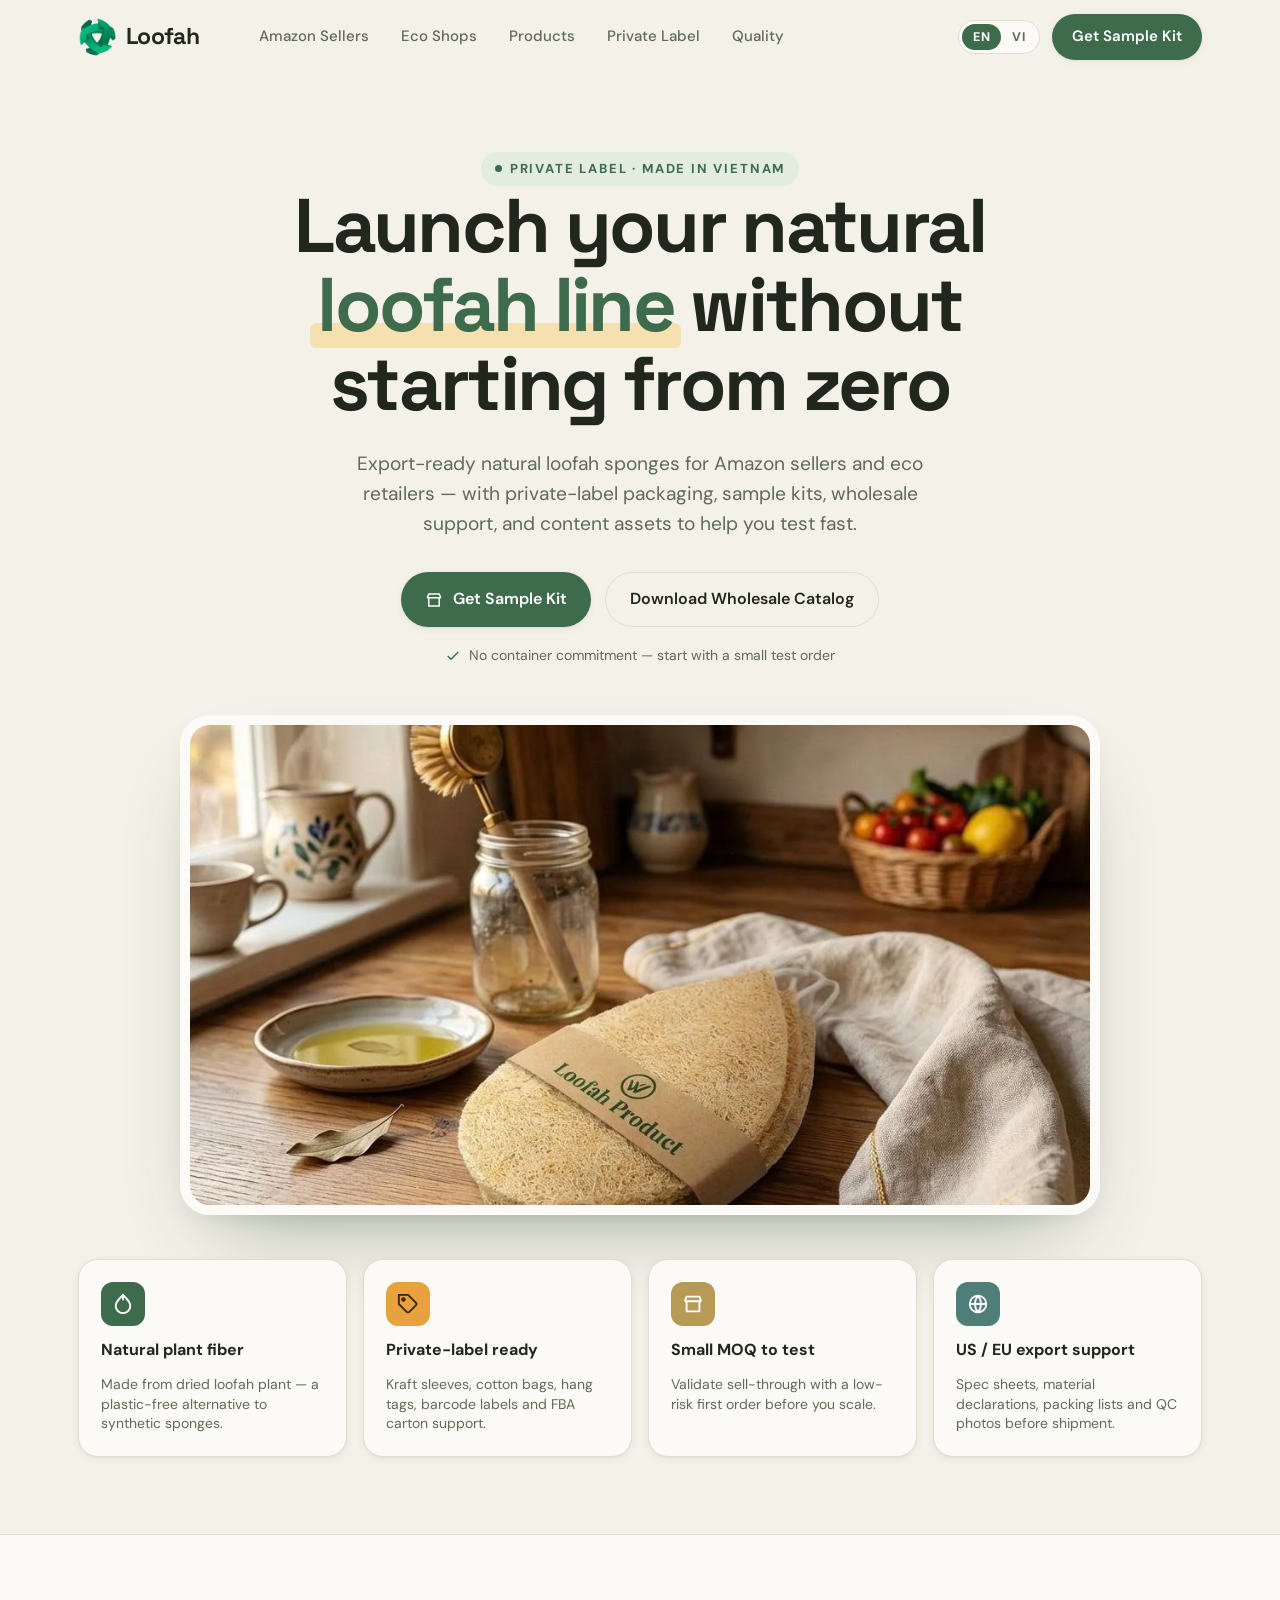
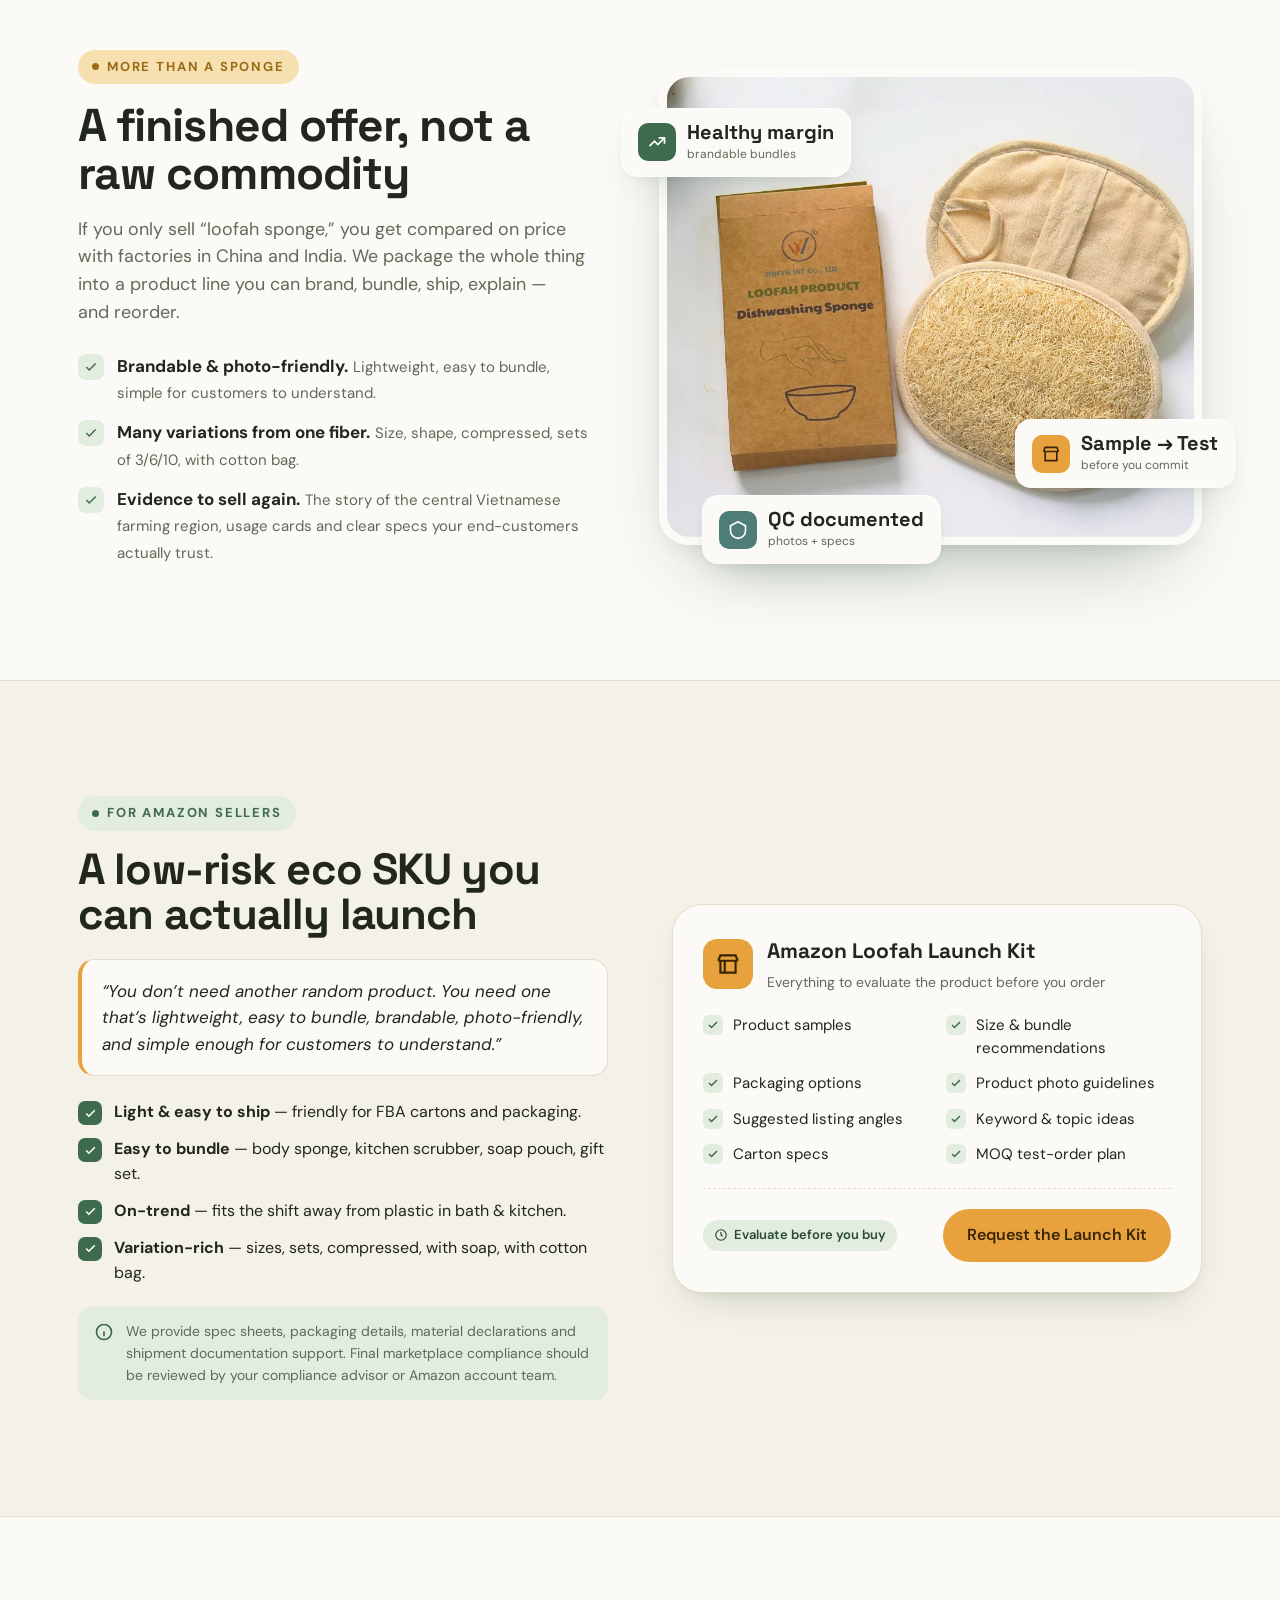
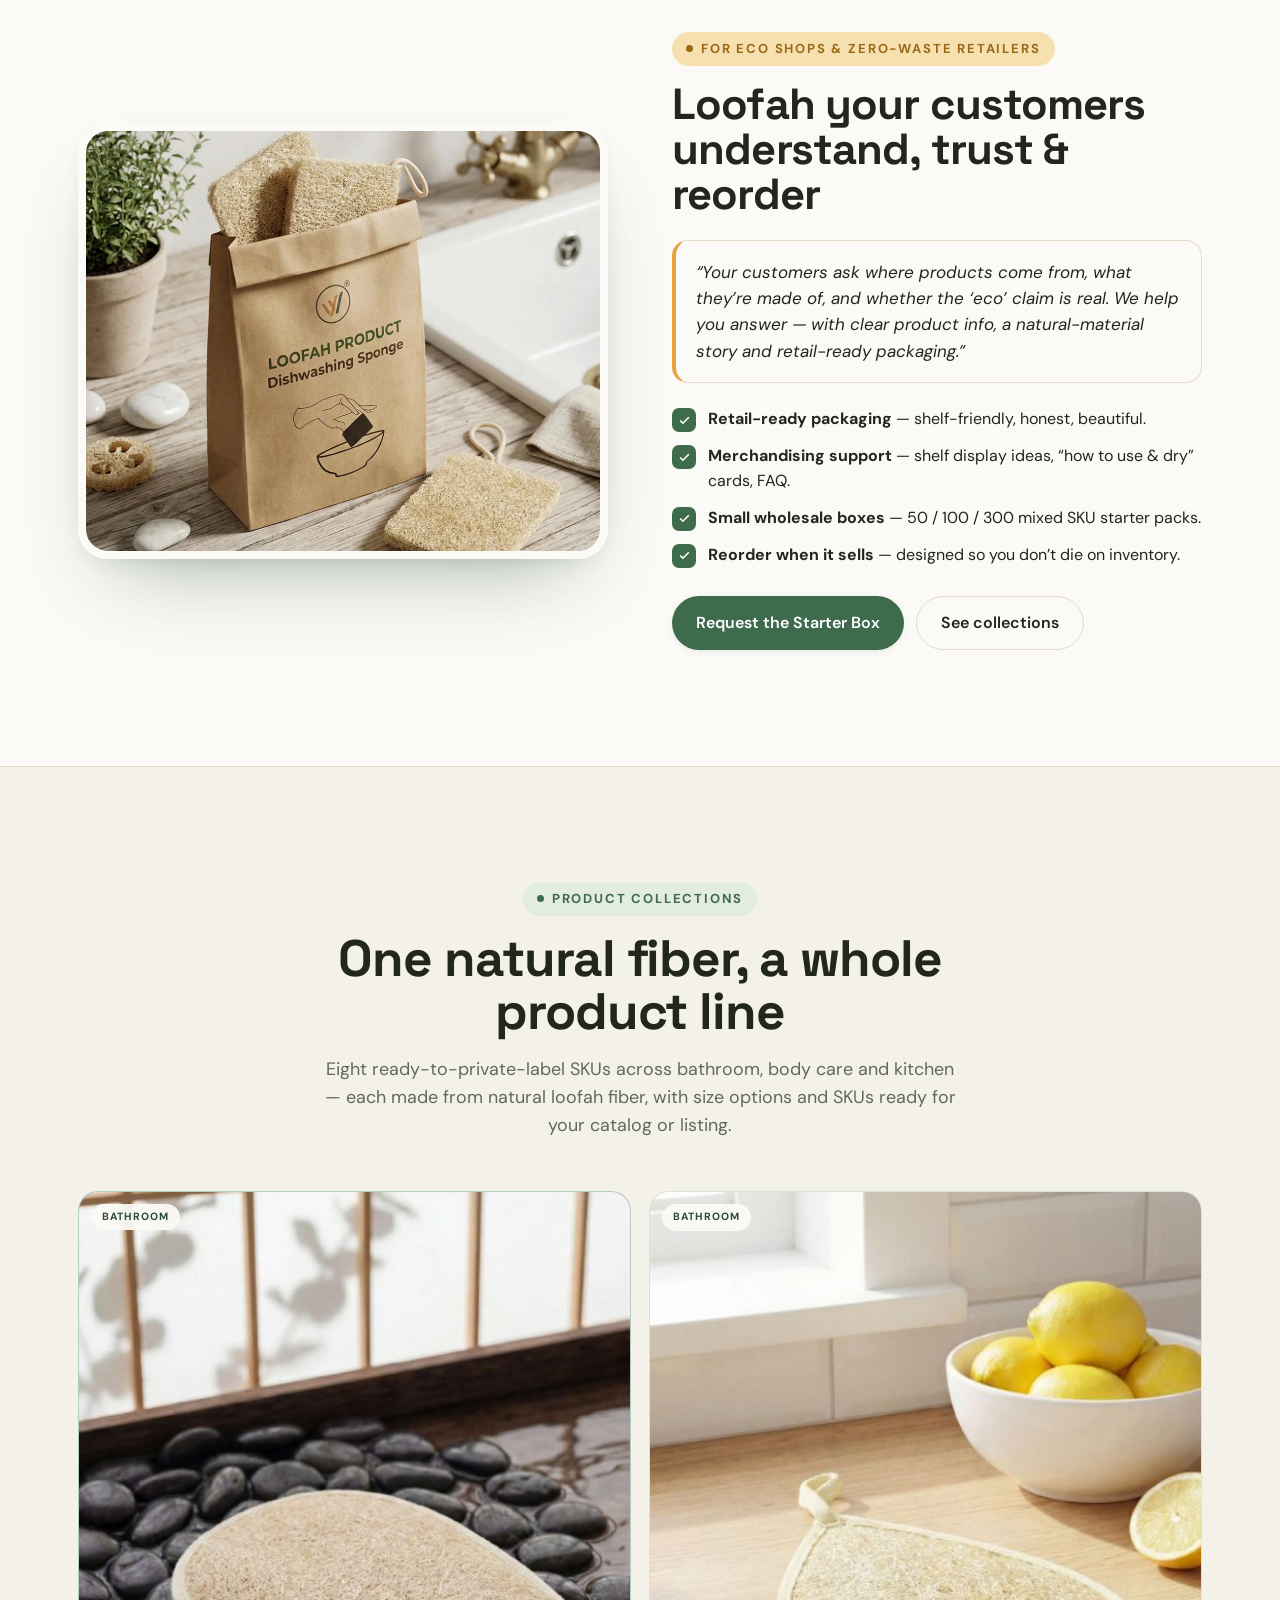
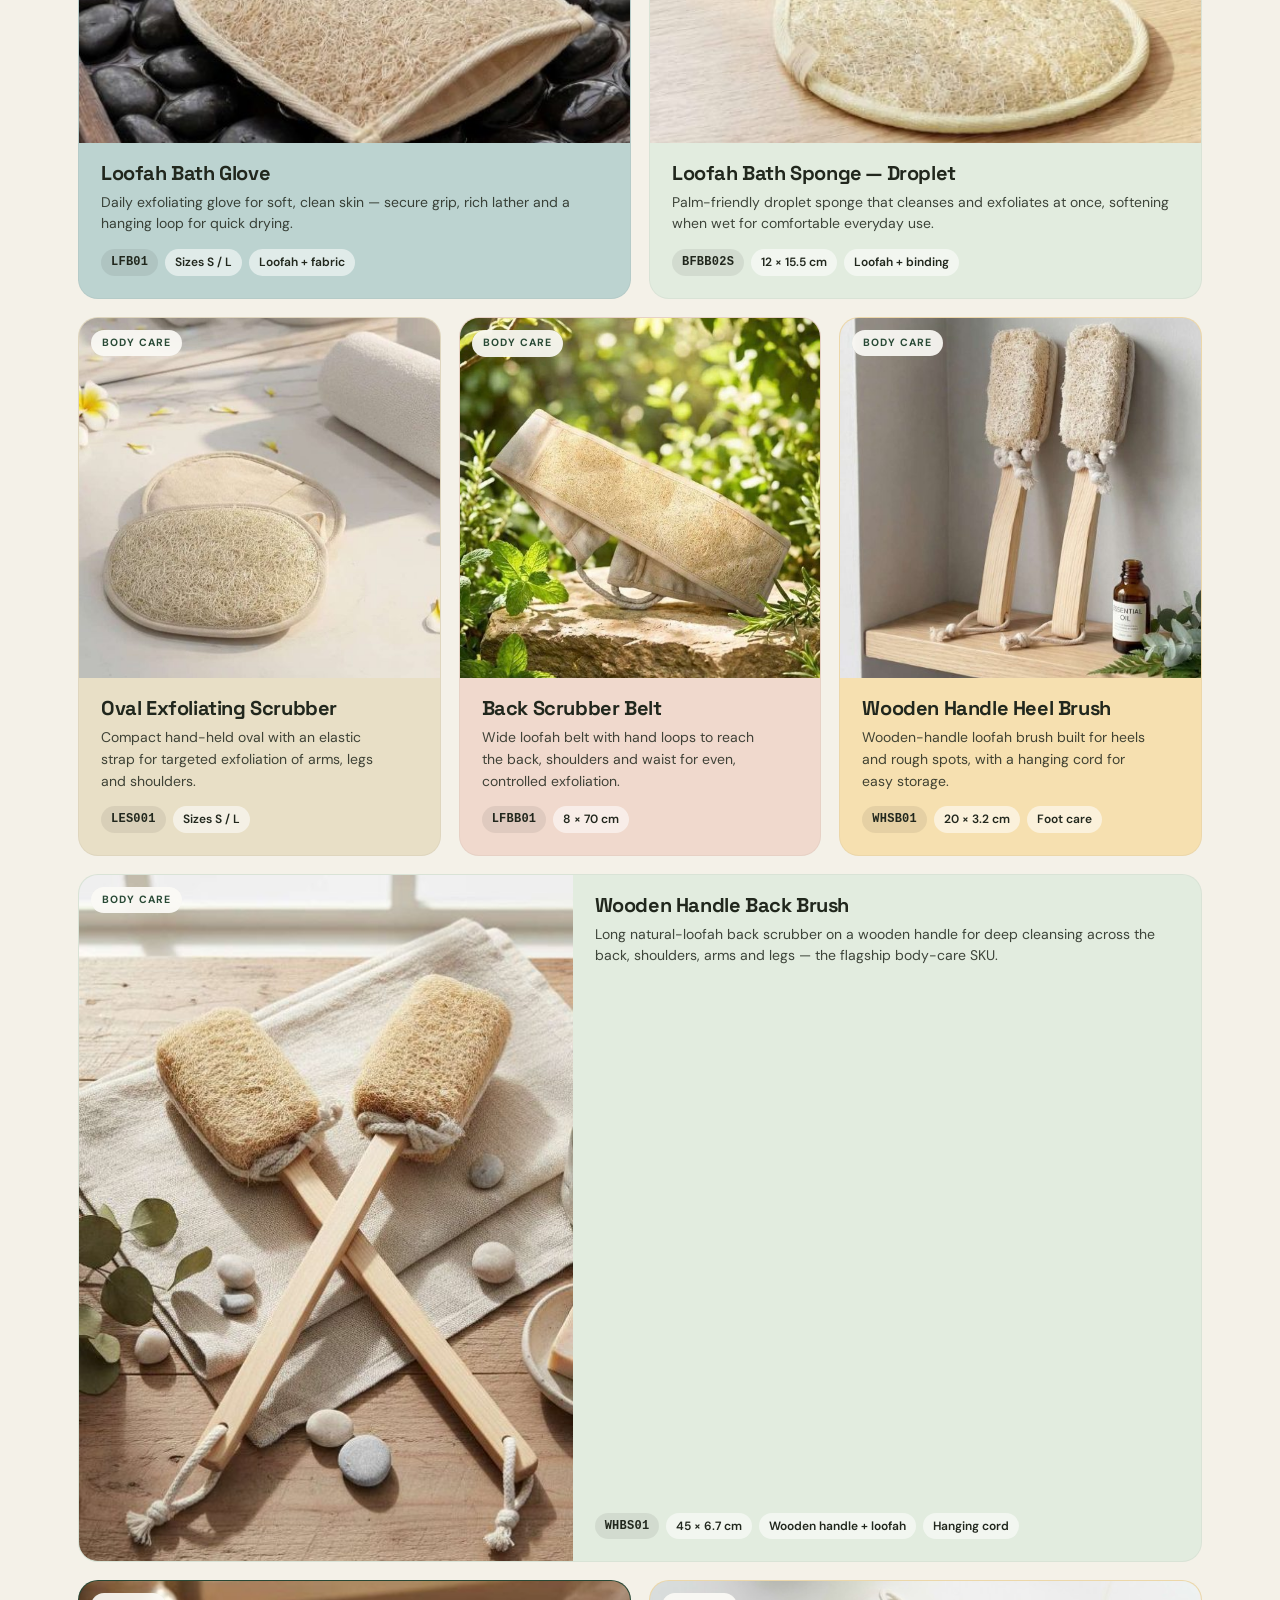
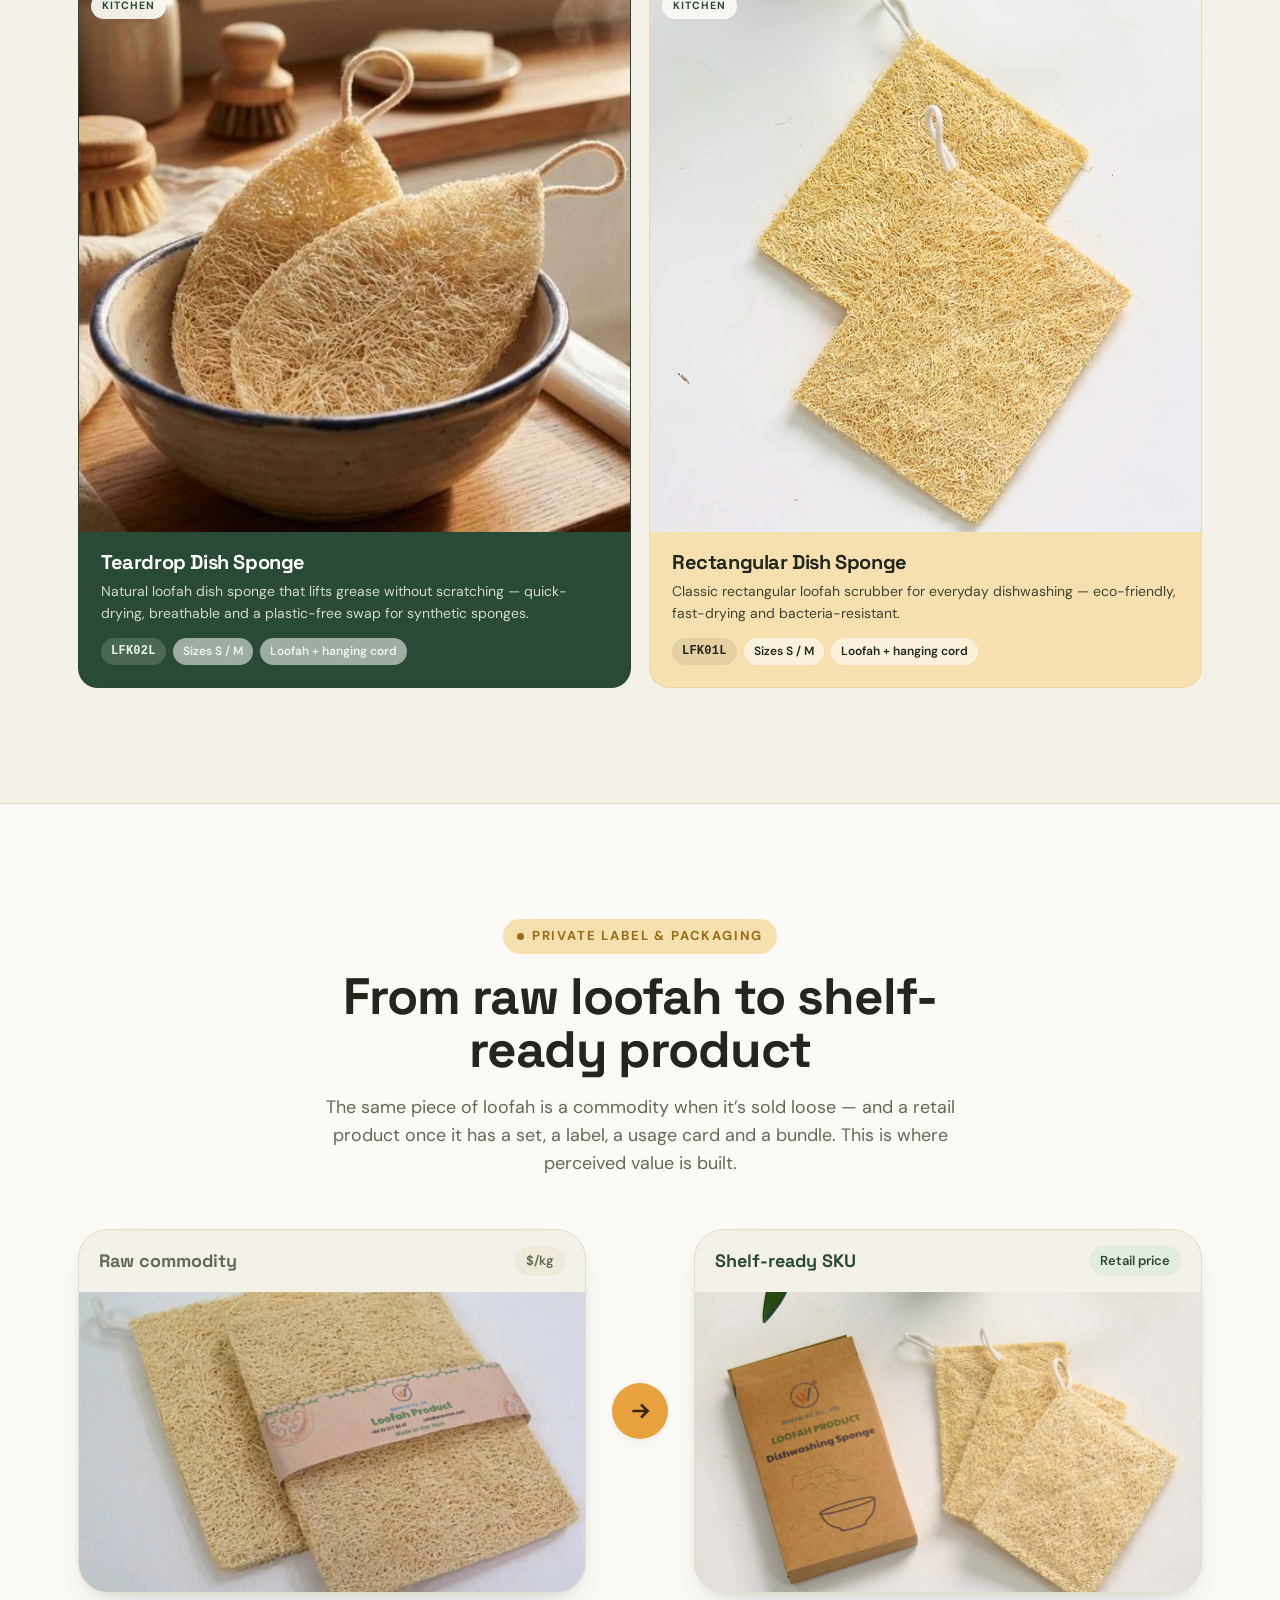
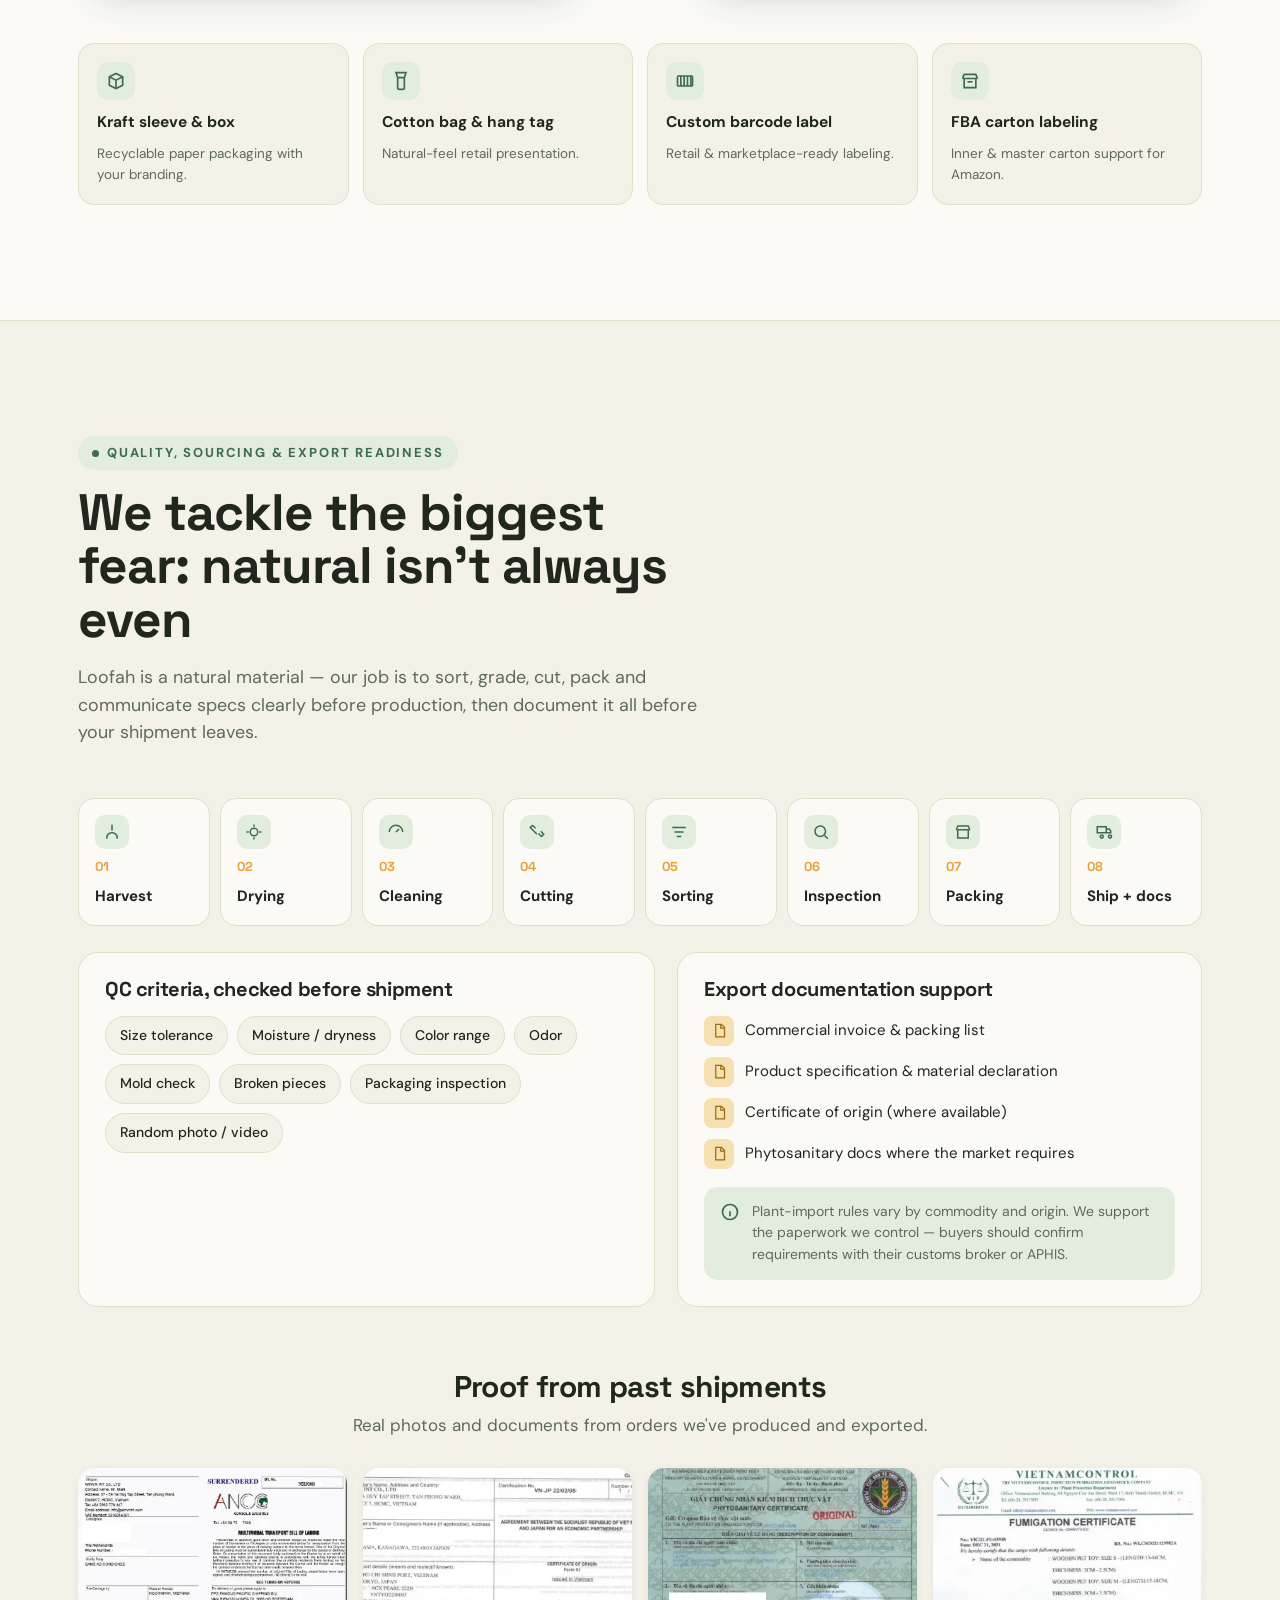
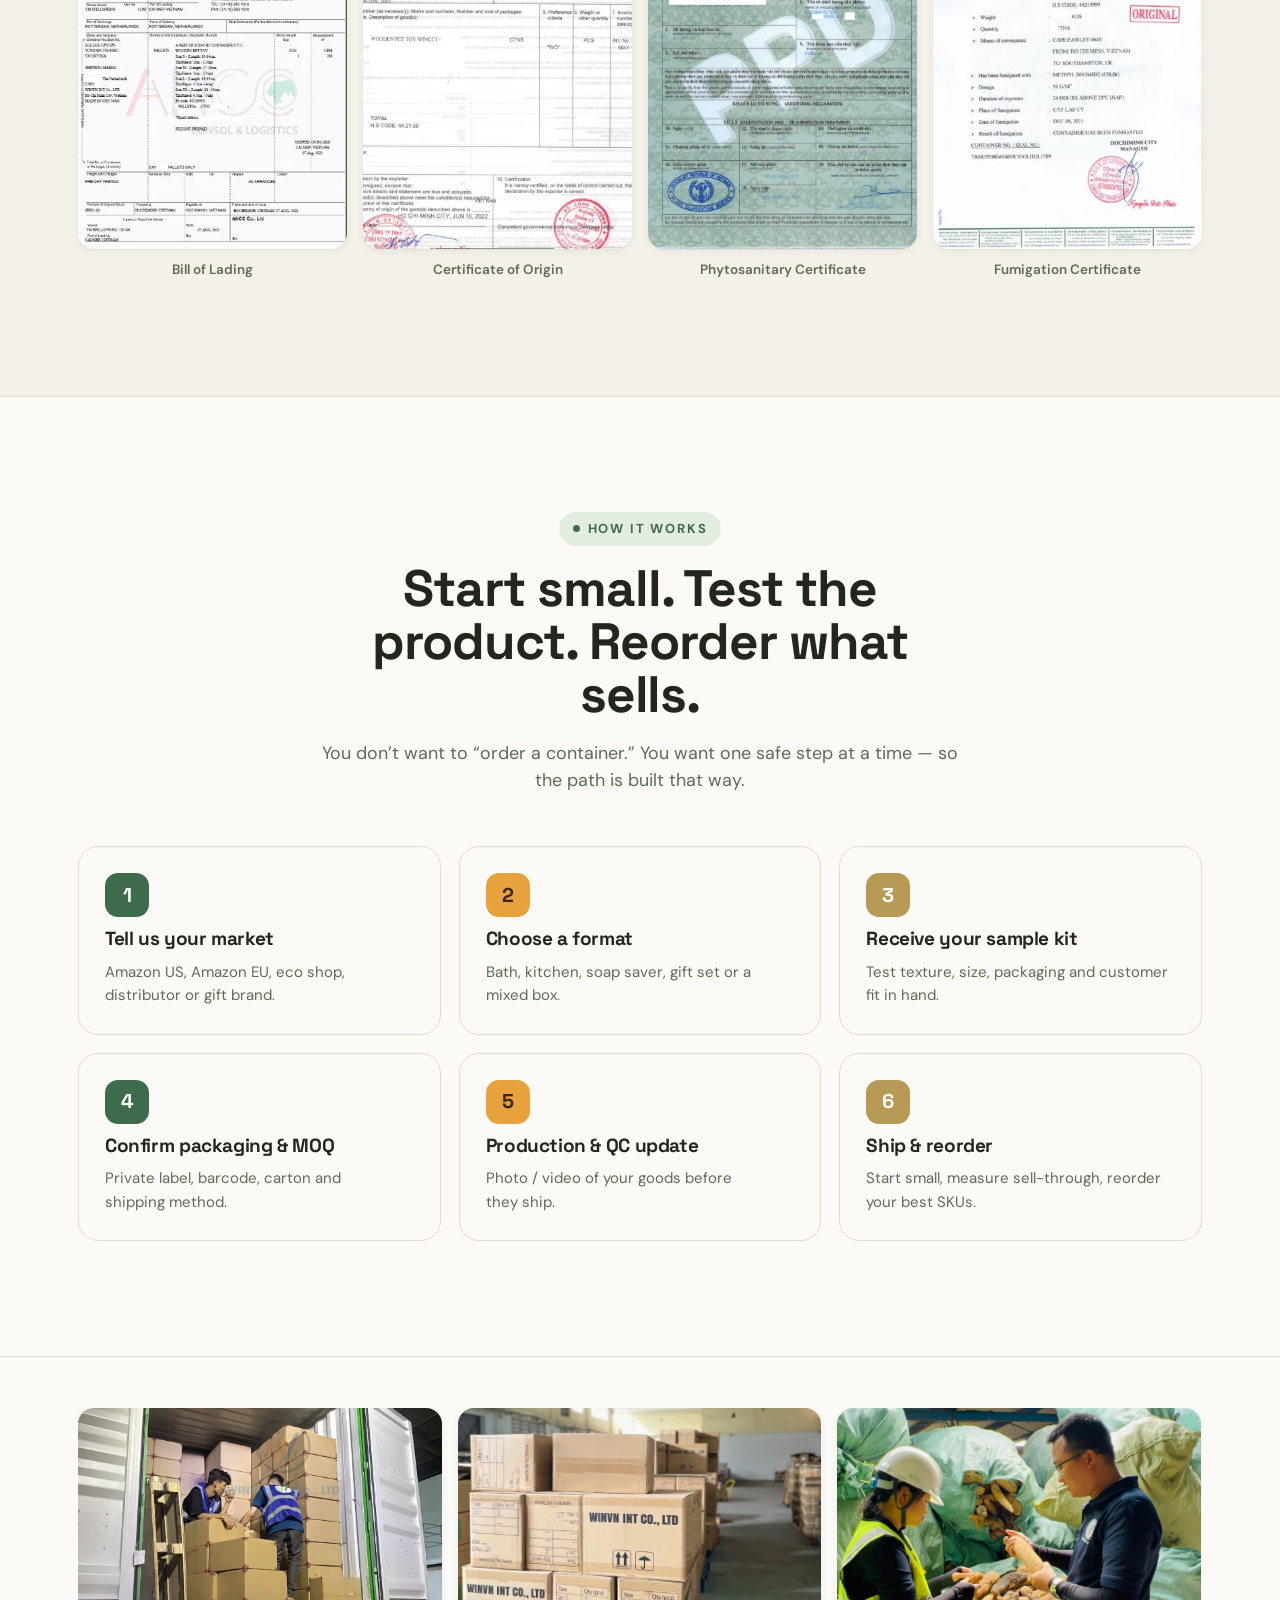
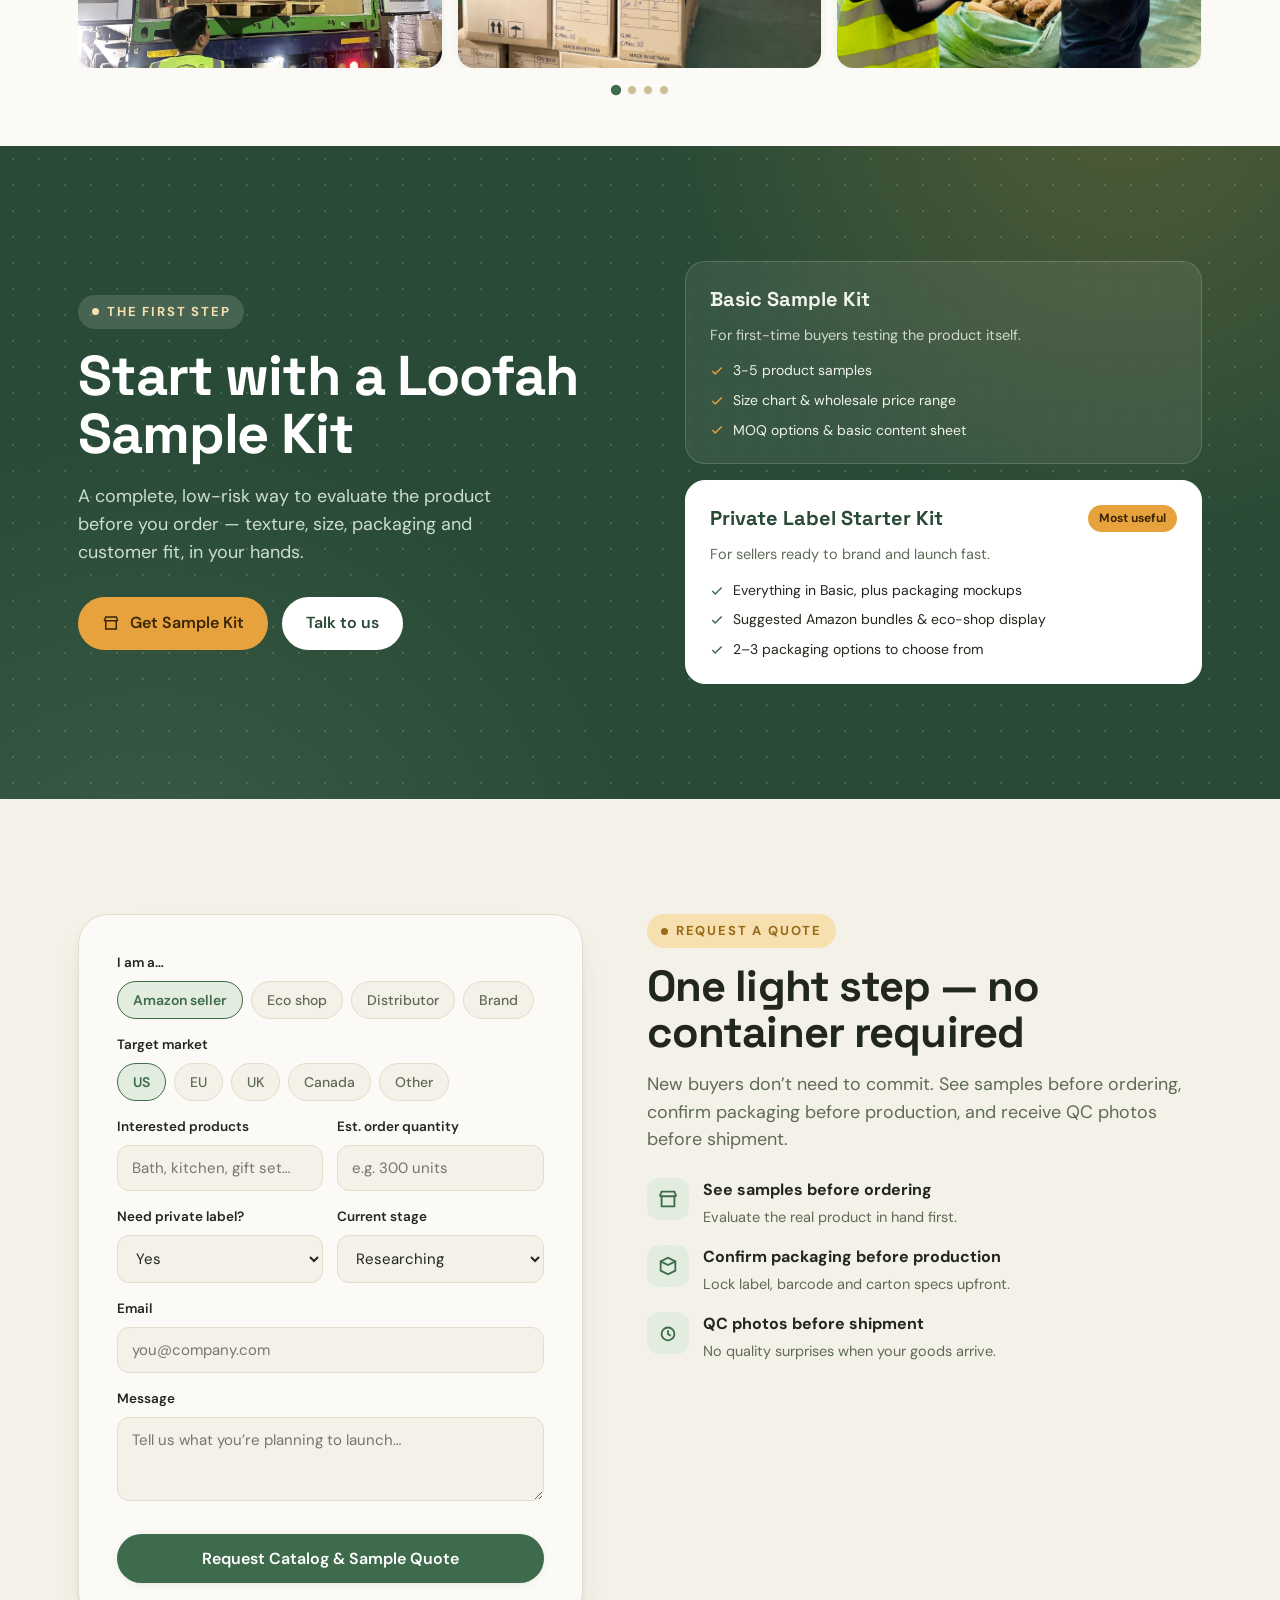
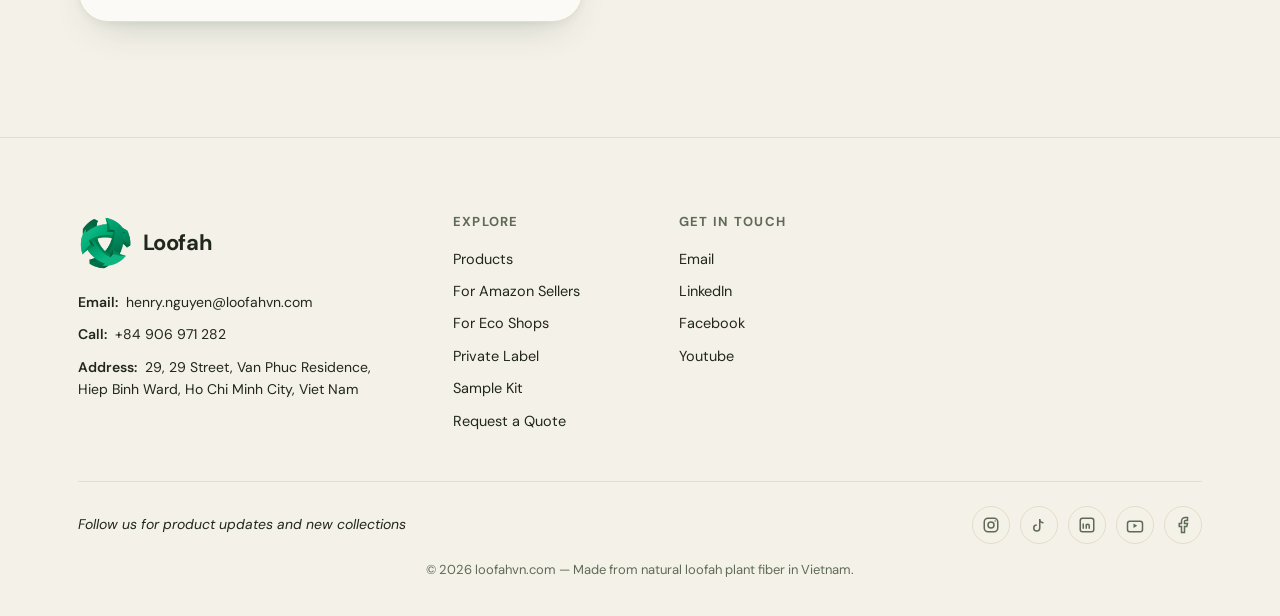
==== index.html @ 4d498c3c "update" ====
<!DOCTYPE html>
<html lang="en">

<head>
  <meta charset="UTF-8" />
  <meta name="viewport" content="width=device-width, initial-scale=1.0" />
  <title>Loofah — Natural Loofah Products for Amazon Sellers & Eco Shops</title>

  <!-- ============================ SEO ============================ -->
  <meta name="description"
    content="Private-label natural loofah products for Amazon sellers and eco shops — export-ready bath, body-care and kitchen SKUs from Vietnam, with sample kits, small MOQ, custom packaging and QC documentation." />
  <meta name="keywords"
    content="natural loofah, loofah sponge, private label loofah, wholesale loofah, loofah supplier Vietnam, bath sponge, kitchen scrubber, eco-friendly sponge, plastic-free, Amazon FBA loofah, zero-waste bath, loofah manufacturer" />
  <meta name="author" content="loofahvn.com" />
  <meta name="robots" content="index, follow, max-image-preview:large" />
  <meta name="theme-color" content="#3f6b4d" />
  <link rel="canonical" href="https://loofahvn.com/" />
  <link rel="apple-touch-icon" sizes="180x180" href="/apple-touch-icon.png">
  <link rel="icon" type="image/png" sizes="32x32" href="/favicon-32x32.png">
  <link rel="icon" type="image/png" sizes="16x16" href="/favicon-16x16.png">
  <link rel="manifest" href="/site.webmanifest">
  <!-- <link rel="icon" href="data:image/svg+xml,<svg xmlns='http://www.w3.org/2000/svg' viewBox='0 0 32 32'><rect width='32' height='32' rx='8' fill='%233f6b4d'/><g fill='%23e8a23d'><circle cx='10' cy='10' r='1.7'/><circle cx='16' cy='10' r='1.7'/><circle cx='22' cy='10' r='1.7'/><circle cx='10' cy='16' r='1.7'/><circle cx='16' cy='16' r='1.7'/><circle cx='22' cy='16' r='1.7'/><circle cx='10' cy='22' r='1.7'/><circle cx='16' cy='22' r='1.7'/><circle cx='22' cy='22' r='1.7'/></g></svg>" /> -->

  <!-- Open Graph -->
  <meta property="og:type" content="website" />
  <meta property="og:site_name" content="Loofah" />
  <meta property="og:title" content="Loofah — Private-Label Natural Loofah Products" />
  <meta property="og:description"
    content="Export-ready natural loofah products for Amazon sellers and eco shops — sample kits, small MOQ, private-label packaging and QC documentation, made in Vietnam." />
  <meta property="og:url" content="https://loofahvn.com/" />
  <meta property="og:image" content="https://loofahvn.com/og-image.jpg" />
  <meta property="og:image:width" content="1200" />
  <meta property="og:image:height" content="630" />
  <meta property="og:image:alt" content="Loofah — private-label natural loofah products, export-ready from Vietnam" />
  <meta property="og:locale" content="en_US" />
  <meta property="og:locale:alternate" content="vi_VN" />

  <!-- Twitter Card -->
  <meta name="twitter:card" content="summary_large_image" />
  <meta name="twitter:title" content="Loofah — Private-Label Natural Loofah Products" />
  <meta name="twitter:description"
    content="Export-ready natural loofah products for Amazon sellers and eco shops — sample kits, small MOQ, private-label packaging, made in Vietnam." />
  <meta name="twitter:image" content="https://loofahvn.com/og-image.jpg" />

  <!-- Structured data -->
  <script type="application/ld+json">
{
  "@context": "https://schema.org",
  "@type": "Organization",
  "name": "Loofah",
  "url": "https://loofahvn.com/",
  "logo": "https://loofahvn.com/og-image.jpg",
  "image": "https://loofahvn.com/og-image.jpg",
  "description": "Private-label natural loofah products for Amazon sellers and eco shops — export-ready bath, body-care and kitchen SKUs from Vietnam.",
  "email": "henry.nguyen@loofahvn.com",
  "address": { "@type": "PostalAddress", "addressCountry": "VN" },
  "areaServed": ["US", "EU", "UK", "CA"],
  "knowsAbout": ["natural loofah", "private label", "wholesale export", "eco-friendly bath and kitchen products"]
}
</script>

  <link rel="preconnect" href="https://fonts.googleapis.com" />
  <link rel="preconnect" href="https://fonts.gstatic.com" crossorigin />
  <link
    href="https://fonts.googleapis.com/css2?family=Space+Grotesk:wght@500;600;700&family=DM+Sans:wght@400;500;600;700&display=swap"
    rel="stylesheet" />
  <link rel="stylesheet" href="styles.css" />
</head>

<body class="hero-stacked">

  <!-- ============================ HEADER ============================ -->
  <header class="site-header" id="header">
    <div class="wrap nav">
      <a class="logo" href="#top">
        <img src="images/main-logo.png" alt="Loofah" style="height:40px;">Loofah
      </a>
      <nav class="nav-links">
        <a href="#amazon">Amazon Sellers</a>
        <a href="#eco">Eco Shops</a>
        <a href="#collections">Products</a>
        <a href="#private-label">Private Label</a>
        <a href="#quality">Quality</a>
      </nav>
      <div class="nav-right">
        <button class="lang-toggle" aria-label="Switch language English / Vietnamese" data-no-i18n>
          <span data-lang="en" class="on">EN</span>
          <span data-lang="vi">VI</span>
        </button>
        <a class="btn btn-primary" href="#sample-kit">Get Sample Kit</a>
        <button class="menu-toggle" id="menuToggle" aria-label="Menu" aria-expanded="false" aria-controls="mobileMenu">
          <svg class="ic-open" width="22" height="22" viewBox="0 0 24 24" fill="none" stroke="currentColor"
            stroke-width="2">
            <path d="M3 6h18M3 12h18M3 18h18" />
          </svg>
          <svg class="ic-close" width="22" height="22" viewBox="0 0 24 24" fill="none" stroke="currentColor"
            stroke-width="2">
            <path d="M6 6l12 12M18 6 6 18" />
          </svg>
        </button>
      </div>
    </div>
    <!-- mobile dropdown -->
    <div class="mobile-menu" id="mobileMenu">
      <div class="mm-inner wrap">
        <!-- <div class="mm-lang" data-no-i18n>
          <span>Ngôn ngữ · Language</span>
          <button class="lang-toggle" aria-label="Switch language English / Vietnamese">
            <span data-lang="en" class="on">EN</span>
            <span data-lang="vi">VI</span>
          </button>
        </div> -->
        <nav class="mobile-links">
          <a href="#amazon">Amazon Sellers <svg width="16" height="16" viewBox="0 0 24 24" fill="none"
              stroke="currentColor" stroke-width="2">
              <path d="M9 18l6-6-6-6" />
            </svg></a>
          <a href="#eco">Eco Shops <svg width="16" height="16" viewBox="0 0 24 24" fill="none" stroke="currentColor"
              stroke-width="2">
              <path d="M9 18l6-6-6-6" />
            </svg></a>
          <a href="#collections">Products <svg width="16" height="16" viewBox="0 0 24 24" fill="none"
              stroke="currentColor" stroke-width="2">
              <path d="M9 18l6-6-6-6" />
            </svg></a>
          <a href="#private-label">Private Label <svg width="16" height="16" viewBox="0 0 24 24" fill="none"
              stroke="currentColor" stroke-width="2">
              <path d="M9 18l6-6-6-6" />
            </svg></a>
          <a href="#quality">Quality <svg width="16" height="16" viewBox="0 0 24 24" fill="none" stroke="currentColor"
              stroke-width="2">
              <path d="M9 18l6-6-6-6" />
            </svg></a>
        </nav>
        <div class="mobile-cta">
          <a class="btn btn-primary" href="#sample-kit">Get Sample Kit</a>
        </div>
      </div>
    </div>
  </header>

  <main id="top">

    <!-- ============================ HERO ============================ -->
    <section class="hero">
      <div class="wrap hero-inner">

        <div class="hero-center">
          <div class="hero-copy">
            <span class="eyebrow"><span class="dot"></span>Private label · Made in Vietnam</span>
            <h1>Launch your natural <span class="hl">loofah line</span> without starting from zero</h1>
            <p class="hero-sub">Export-ready natural loofah sponges for Amazon sellers and eco retailers — with
              private-label packaging, sample kits, wholesale support, and content assets to help you test fast.</p>
            <div class="hero-cta">
              <a class="btn btn-primary" href="#sample-kit">
                <svg viewBox="0 0 24 24" fill="none" stroke="currentColor" stroke-width="2">
                  <path d="M3 9h18M3 9l2-5h14l2 5M5 9v11h14V9" />
                </svg>
                Get Sample Kit
              </a>
              <a class="btn btn-ghost" href="#rfq">Download Wholesale Catalog</a>
            </div>
            <span class="hero-note">
              <svg width="16" height="16" viewBox="0 0 24 24" fill="none" stroke="var(--green)" stroke-width="2">
                <path d="M20 6 9 17l-5-5" />
              </svg>
              No container commitment — start with a small test order
            </span>
          </div>
        </div>

        <!-- stacked-layout visual -->
        <div class="hero-stacked-visual">
          <div class="frame"><img src="images/hero-stacked-photo.webp"
              alt="Natural loofah collection laid out on a cream backdrop" /></div>
        </div>

        <!-- trust badges -->
        <div class="trust">
          <div class="trust-item">
            <span class="ico" style="background:var(--green)">
              <svg width="22" height="22" viewBox="0 0 24 24" fill="none" stroke="currentColor" stroke-width="2">
                <path d="M12 2v6M12 22a8 8 0 0 0 8-8c0-4-3-7-8-12C7 7 4 10 4 14a8 8 0 0 0 8 8Z" />
              </svg>
            </span>
            <b>Natural plant fiber</b>
            <span>Made from dried loofah plant — a plastic-free alternative to synthetic sponges.</span>
          </div>
          <div class="trust-item">
            <span class="ico" style="background:var(--amber)">
              <svg width="22" height="22" viewBox="0 0 24 24" fill="none" stroke="#3a2606" stroke-width="2">
                <path d="M20.59 13.41 13.42 20.6a2 2 0 0 1-2.83 0L2 12V2h10l8.59 8.59a2 2 0 0 1 0 2.82Z" />
                <circle cx="7" cy="7" r="1.5" fill="#3a2606" />
              </svg>
            </span>
            <b>Private-label ready</b>
            <span>Kraft sleeves, cotton bags, hang tags, barcode labels and FBA carton support.</span>
          </div>
          <div class="trust-item">
            <span class="ico" style="background:#b69a55">
              <svg width="22" height="22" viewBox="0 0 24 24" fill="none" stroke="#fff" stroke-width="2">
                <path d="M3 9h18M3 9l2-5h14l2 5M5 9v11h14V9" />
              </svg>
            </span>
            <b>Small MOQ to test</b>
            <span>Validate sell-through with a low-risk first order before you scale.</span>
          </div>
          <div class="trust-item">
            <span class="ico" style="background:#4f7d77">
              <svg width="22" height="22" viewBox="0 0 24 24" fill="none" stroke="#fff" stroke-width="2">
                <circle cx="12" cy="12" r="9" />
                <path d="M3 12h18M12 3a14 14 0 0 1 0 18M12 3a14 14 0 0 0 0 18" />
              </svg>
            </span>
            <b>US / EU export support</b>
            <span>Spec sheets, material declarations, packing lists and QC photos before shipment.</span>
          </div>
        </div>
      </div>
    </section>

    <!-- ============================ PRODUCT SHOWCASE ============================ -->
    <section class="section showcase">
      <div class="wrap showcase-grid">
        <div class="showcase-copy">
          <span class="eyebrow amber"><span class="dot"></span>More than a sponge</span>
          <h2>A finished offer, not a raw commodity</h2>
          <p class="lead">If you only sell “loofah sponge,” you get compared on price with factories in China and India.
            We package the whole thing into a product line you can brand, bundle, ship, explain — and reorder.</p>
          <div class="showcase-list">
            <div class="row">
              <span class="bullet"><svg width="14" height="14" viewBox="0 0 24 24" fill="none" stroke="currentColor"
                  stroke-width="2.5">
                  <path d="M20 6 9 17l-5-5" />
                </svg></span>
              <div><b>Brandable & photo-friendly.</b> <span class="sub">Lightweight, easy to bundle, simple for
                  customers to understand.</span></div>
            </div>
            <div class="row">
              <span class="bullet"><svg width="14" height="14" viewBox="0 0 24 24" fill="none" stroke="currentColor"
                  stroke-width="2.5">
                  <path d="M20 6 9 17l-5-5" />
                </svg></span>
              <div><b>Many variations from one fiber.</b> <span class="sub">Size, shape, compressed, sets of 3/6/10,
                  with cotton bag.</span></div>
            </div>
            <div class="row">
              <span class="bullet"><svg width="14" height="14" viewBox="0 0 24 24" fill="none" stroke="currentColor"
                  stroke-width="2.5">
                  <path d="M20 6 9 17l-5-5" />
                </svg></span>
              <div><b>Evidence to sell again.</b> <span class="sub">The story of the central Vietnamese farming region,
                  usage cards and clear specs your end-customers actually trust.</span></div>
            </div>
          </div>
        </div>

        <div class="showcase-visual">
          <div class="hero-photo"><img src="images/showcase-main.webp" alt="Styled natural loofah set on cream" /></div>
          <div class="stat-float s1">
            <span class="ico" style="background:var(--green)"><svg width="20" height="20" viewBox="0 0 24 24"
                fill="none" stroke="#fff" stroke-width="2">
                <path d="M3 17l6-6 4 4 8-8" />
                <path d="M14 7h7v7" />
              </svg></span>
            <div>
              <div class="num">Healthy margin</div>
              <div class="lbl">brandable bundles</div>
            </div>
          </div>
          <div class="stat-float s2">
            <span class="ico" style="background:var(--amber)"><svg width="20" height="20" viewBox="0 0 24 24"
                fill="none" stroke="#3a2606" stroke-width="2">
                <path d="M3 9h18M3 9l2-5h14l2 5M5 9v11h14V9" />
              </svg></span>
            <div>
              <div class="num">Sample → Test</div>
              <div class="lbl">before you commit</div>
            </div>
          </div>
          <div class="stat-float s3">
            <span class="ico" style="background:#4f7d77"><svg width="20" height="20" viewBox="0 0 24 24" fill="none"
                stroke="#fff" stroke-width="2">
                <path d="M12 2 3 7v6c0 5 3.8 8.5 9 9 5.2-.5 9-4 9-9V7l-9-5Z" />
              </svg></span>
            <div>
              <div class="num">QC documented</div>
              <div class="lbl">photos + specs</div>
            </div>
          </div>
        </div>
      </div>
    </section>

    <!-- ============================ FOR AMAZON SELLERS ============================ -->
    <section class="section" id="amazon">
      <div class="wrap audience">
        <div class="aud-copy">
          <span class="eyebrow"><span class="dot"></span>For Amazon Sellers</span>
          <h2>A low-risk eco SKU you can actually launch</h2>
          <div class="pain">“You don’t need another random product. You need one that’s lightweight, easy to bundle,
            brandable, photo-friendly, and simple enough for customers to understand.”</div>
          <div class="aud-why">
            <div class="row"><span class="check"><svg width="13" height="13" viewBox="0 0 24 24" fill="none"
                  stroke="currentColor" stroke-width="3">
                  <path d="M20 6 9 17l-5-5" />
                </svg></span><span><b>Light & easy to ship</b> — friendly for FBA cartons and packaging.</span></div>
            <div class="row"><span class="check"><svg width="13" height="13" viewBox="0 0 24 24" fill="none"
                  stroke="currentColor" stroke-width="3">
                  <path d="M20 6 9 17l-5-5" />
                </svg></span><span><b>Easy to bundle</b> — body sponge, kitchen scrubber, soap pouch, gift set.</span>
            </div>
            <div class="row"><span class="check"><svg width="13" height="13" viewBox="0 0 24 24" fill="none"
                  stroke="currentColor" stroke-width="3">
                  <path d="M20 6 9 17l-5-5" />
                </svg></span><span><b>On-trend</b> — fits the shift away from plastic in bath & kitchen.</span></div>
            <div class="row"><span class="check"><svg width="13" height="13" viewBox="0 0 24 24" fill="none"
                  stroke="currentColor" stroke-width="3">
                  <path d="M20 6 9 17l-5-5" />
                </svg></span><span><b>Variation-rich</b> — sizes, sets, compressed, with soap, with cotton bag.</span>
            </div>
          </div>
          <div class="note">
            <span class="ico"><svg width="20" height="20" viewBox="0 0 24 24" fill="none" stroke="currentColor"
                stroke-width="2">
                <circle cx="12" cy="12" r="9" />
                <path d="M12 8h.01M11 12h1v4h1" />
              </svg></span>
            <span>We provide spec sheets, packaging details, material declarations and shipment documentation support.
              Final marketplace compliance should be reviewed by your compliance advisor or Amazon account team.</span>
          </div>
        </div>

        <div class="aud-visual">
          <div class="kit-card">
            <div class="kit-head">
              <span class="ico"><svg width="26" height="26" viewBox="0 0 24 24" fill="none" stroke="#3a2606"
                  stroke-width="2">
                  <path d="M3 9h18M3 9l2-5h14l2 5M5 9v11h14V9M9 9v11" />
                </svg></span>
              <div><b>Amazon Loofah Launch Kit</b><br /><span>Everything to evaluate the product before you order</span>
              </div>
            </div>
            <div class="kit-list">
              <div class="ki"><span class="d"><svg viewBox="0 0 24 24" fill="none" stroke="currentColor"
                    stroke-width="3">
                    <path d="M20 6 9 17l-5-5" />
                  </svg></span>Product samples</div>
              <div class="ki"><span class="d"><svg viewBox="0 0 24 24" fill="none" stroke="currentColor"
                    stroke-width="3">
                    <path d="M20 6 9 17l-5-5" />
                  </svg></span>Size & bundle recommendations</div>
              <div class="ki"><span class="d"><svg viewBox="0 0 24 24" fill="none" stroke="currentColor"
                    stroke-width="3">
                    <path d="M20 6 9 17l-5-5" />
                  </svg></span>Packaging options</div>
              <div class="ki"><span class="d"><svg viewBox="0 0 24 24" fill="none" stroke="currentColor"
                    stroke-width="3">
                    <path d="M20 6 9 17l-5-5" />
                  </svg></span>Product photo guidelines</div>
              <div class="ki"><span class="d"><svg viewBox="0 0 24 24" fill="none" stroke="currentColor"
                    stroke-width="3">
                    <path d="M20 6 9 17l-5-5" />
                  </svg></span>Suggested listing angles</div>
              <div class="ki"><span class="d"><svg viewBox="0 0 24 24" fill="none" stroke="currentColor"
                    stroke-width="3">
                    <path d="M20 6 9 17l-5-5" />
                  </svg></span>Keyword & topic ideas</div>
              <div class="ki"><span class="d"><svg viewBox="0 0 24 24" fill="none" stroke="currentColor"
                    stroke-width="3">
                    <path d="M20 6 9 17l-5-5" />
                  </svg></span>Carton specs</div>
              <div class="ki"><span class="d"><svg viewBox="0 0 24 24" fill="none" stroke="currentColor"
                    stroke-width="3">
                    <path d="M20 6 9 17l-5-5" />
                  </svg></span>MOQ test-order plan</div>
            </div>
            <div class="kit-foot">
              <span class="tag"><svg width="14" height="14" viewBox="0 0 24 24" fill="none" stroke="currentColor"
                  stroke-width="2">
                  <circle cx="12" cy="12" r="9" />
                  <path d="M12 7v5l3 2" />
                </svg>Evaluate before you buy</span>
              <a class="btn btn-amber" href="#sample-kit">Request the Launch Kit</a>
            </div>
          </div>
        </div>
      </div>
    </section>

    <!-- ============================ FOR ECO SHOPS ============================ -->
    <section class="section" id="eco"
      style="background:var(--paper); border-top:1px solid var(--line); border-bottom:1px solid var(--line);">
      <div class="wrap audience reverse">
        <div class="aud-copy">
          <span class="eyebrow amber"><span class="dot"></span>For Eco Shops & Zero-Waste Retailers</span>
          <h2>Loofah your customers understand, trust & reorder</h2>
          <div class="pain">“Your customers ask where products come from, what they’re made of, and whether the ‘eco’
            claim is real. We help you answer — with clear product info, a natural-material story and retail-ready
            packaging.”</div>
          <div class="aud-why">
            <div class="row"><span class="check"><svg width="13" height="13" viewBox="0 0 24 24" fill="none"
                  stroke="currentColor" stroke-width="3">
                  <path d="M20 6 9 17l-5-5" />
                </svg></span><span><b>Retail-ready packaging</b> — shelf-friendly, honest, beautiful.</span></div>
            <div class="row"><span class="check"><svg width="13" height="13" viewBox="0 0 24 24" fill="none"
                  stroke="currentColor" stroke-width="3">
                  <path d="M20 6 9 17l-5-5" />
                </svg></span><span><b>Merchandising support</b> — shelf display ideas, “how to use & dry” cards,
                FAQ.</span></div>
            <div class="row"><span class="check"><svg width="13" height="13" viewBox="0 0 24 24" fill="none"
                  stroke="currentColor" stroke-width="3">
                  <path d="M20 6 9 17l-5-5" />
                </svg></span><span><b>Small wholesale boxes</b> — 50 / 100 / 300 mixed SKU starter packs.</span></div>
            <div class="row"><span class="check"><svg width="13" height="13" viewBox="0 0 24 24" fill="none"
                  stroke="currentColor" stroke-width="3">
                  <path d="M20 6 9 17l-5-5" />
                </svg></span><span><b>Reorder when it sells</b> — designed so you don’t die on inventory.</span></div>
          </div>
          <div class="aud-cta">
            <a class="btn btn-primary" href="#rfq">Request the Starter Box</a>
            <a class="btn btn-ghost" href="#collections">See collections</a>
          </div>
        </div>

        <div class="aud-visual">
          <div class="frame"><img src="images/eco-photo.webp" alt="Eco-shop shelf styled with loofah products" /></div>
        </div>
      </div>
    </section>

    <!-- ============================ COLLECTIONS ============================ -->
    <section class="section" id="collections">
      <div class="wrap">
        <div class="sec-head center">
          <span class="eyebrow"><span class="dot"></span>Product Collections</span>
          <h2>One natural fiber, a whole product line</h2>
          <p class="lead">Eight ready-to-private-label SKUs across bathroom, body care and kitchen — each made from
            natural loofah fiber, with size options and SKUs ready for your catalog or listing.</p>
        </div>

        <div class="coll-grid">

          <!-- BATHROOM -->
          <div class="coll c-sky span6">
            <div class="coll-photo"><img src="products/bath-glove.jpg" alt="Loofah Bath Glove" loading="lazy" /><span
                class="cat-badge">Bathroom</span></div>
            <div class="coll-body">
              <h3>Loofah Bath Glove</h3>
              <p>Daily exfoliating glove for soft, clean skin — secure grip, rich lather and a hanging loop for quick
                drying.</p>
              <div class="angles"><span class="sku">LFB01</span><span>Sizes S / L</span><span>Loofah + fabric</span>
              </div>
            </div>
          </div>
          <div class="coll c-green span6">
            <div class="coll-photo"><img src="products/bath-sponge.jpg" alt="Loofah Bath Sponge Droplet"
                loading="lazy" /><span class="cat-badge">Bathroom</span></div>
            <div class="coll-body">
              <h3>Loofah Bath Sponge — Droplet</h3>
              <p>Palm-friendly droplet sponge that cleanses and exfoliates at once, softening when wet for comfortable
                everyday use.</p>
              <div class="angles"><span class="sku">BFBB02S</span><span>12 × 15.5 cm</span><span>Loofah + binding</span>
              </div>
            </div>
          </div>

          <!-- BODY CARE -->
          <div class="coll c-tan span4">
            <div class="coll-photo"><img src="products/oval-scrubber.jpg" alt="Oval Exfoliating Scrubber"
                loading="lazy" /><span class="cat-badge">Body Care</span></div>
            <div class="coll-body">
              <h3>Oval Exfoliating Scrubber</h3>
              <p>Compact hand-held oval with an elastic strap for targeted exfoliation of arms, legs and shoulders.</p>
              <div class="angles"><span class="sku">LES001</span><span>Sizes S / L</span></div>
            </div>
          </div>
          <div class="coll c-rose span4">
            <div class="coll-photo"><img src="products/back-belt.jpg" alt="Back Scrubber Belt" loading="lazy" /><span
                class="cat-badge">Body Care</span></div>
            <div class="coll-body">
              <h3>Back Scrubber Belt</h3>
              <p>Wide loofah belt with hand loops to reach the back, shoulders and waist for even, controlled
                exfoliation.</p>
              <div class="angles"><span class="sku">LFBB01</span><span>8 × 70 cm</span></div>
            </div>
          </div>
          <div class="coll c-amber span4">
            <div class="coll-photo"><img src="products/heel-brush.jpg" alt="Wooden Handle Heel Brush"
                loading="lazy" /><span class="cat-badge">Body Care</span></div>
            <div class="coll-body">
              <h3>Wooden Handle Heel Brush</h3>
              <p>Wooden-handle loofah brush built for heels and rough spots, with a hanging cord for easy storage.</p>
              <div class="angles"><span class="sku">WHSB01</span><span>20 × 3.2 cm</span><span>Foot care</span></div>
            </div>
          </div>
          <div class="coll c-green span12 wide">
            <div class="coll-photo"><img src="products/back-brush.jpg" alt="Wooden Handle Back Brush"
                loading="lazy" /><span class="cat-badge">Body Care</span></div>
            <div class="coll-body">
              <h3>Wooden Handle Back Brush</h3>
              <p>Long natural-loofah back scrubber on a wooden handle for deep cleansing across the back, shoulders,
                arms and legs — the flagship body-care SKU.</p>
              <div class="angles"><span class="sku">WHBS01</span><span>45 × 6.7 cm</span><span>Wooden handle +
                  loofah</span><span>Hanging cord</span></div>
            </div>
          </div>

          <!-- KITCHEN -->
          <div class="coll c-deep span6">
            <div class="coll-photo"><img src="products/teardrop-dish.jpg" alt="Teardrop Dish Sponge"
                loading="lazy" /><span class="cat-badge">Kitchen</span></div>
            <div class="coll-body">
              <h3>Teardrop Dish Sponge</h3>
              <p>Natural loofah dish sponge that lifts grease without scratching — quick-drying, breathable and a
                plastic-free swap for synthetic sponges.</p>
              <div class="angles"><span class="sku">LFK02L</span><span>Sizes S / M</span><span>Loofah + hanging
                  cord</span></div>
            </div>
          </div>
          <div class="coll c-amber span6">
            <div class="coll-photo"><img src="products/rect-dish.jpg" alt="Rectangular Dish Sponge"
                loading="lazy" /><span class="cat-badge">Kitchen</span></div>
            <div class="coll-body">
              <h3>Rectangular Dish Sponge</h3>
              <p>Classic rectangular loofah scrubber for everyday dishwashing — eco-friendly, fast-drying and
                bacteria-resistant.</p>
              <div class="angles"><span class="sku">LFK01L</span><span>Sizes S / M</span><span>Loofah + hanging
                  cord</span></div>
            </div>
          </div>
        </div>
      </div>
    </section>

    <!-- ============================ PRIVATE LABEL ============================ -->
    <section class="section pl" id="private-label">
      <div class="wrap">
        <div class="sec-head center">
          <span class="eyebrow amber"><span class="dot"></span>Private Label & Packaging</span>
          <h2>From raw loofah to shelf-ready product</h2>
          <p class="lead">The same piece of loofah is a commodity when it’s sold loose — and a retail product once it
            has a set, a label, a usage card and a bundle. This is where perceived value is built.</p>
        </div>

        <div class="ba">
          <div class="ba-card before">
            <div class="label"><b>Raw commodity</b><span class="tag"
                style="background:var(--paper-2); color:var(--muted)">$/kg</span></div>
            <img class="ba-photo" src="images/ba-before.webp" alt="Loose, unbranded raw loofah" />
          </div>
          <div class="ba-arrow">
            <svg width="26" height="26" viewBox="0 0 24 24" fill="none" stroke="currentColor" stroke-width="2.4">
              <path d="M5 12h14M13 6l6 6-6 6" />
            </svg>
          </div>
          <div class="ba-card after">
            <div class="label"><b>Shelf-ready SKU</b><span class="tag">Retail price</span></div>
            <img class="ba-photo" src="images/ba-after.webp" alt="Branded, packaged loofah set" />
          </div>
        </div>

        <div class="pl-opts">
          <div class="pl-opt"><span class="ico"><svg width="20" height="20" viewBox="0 0 24 24" fill="none"
                stroke="currentColor" stroke-width="2">
                <path d="M4 7 12 3l8 4v10l-8 4-8-4V7Z" />
                <path d="M4 7l8 4 8-4M12 11v10" />
              </svg></span><b>Kraft sleeve & box</b><span>Recyclable paper packaging with your branding.</span></div>
          <div class="pl-opt"><span class="ico"><svg width="20" height="20" viewBox="0 0 24 24" fill="none"
                stroke="currentColor" stroke-width="2">
                <path d="M6 2h12l-2 6H8L6 2ZM8 8v12a2 2 0 0 0 2 2h4a2 2 0 0 0 2-2V8" />
              </svg></span><b>Cotton bag & hang tag</b><span>Natural-feel retail presentation.</span></div>
          <div class="pl-opt"><span class="ico"><svg width="20" height="20" viewBox="0 0 24 24" fill="none"
                stroke="currentColor" stroke-width="2">
                <rect x="3" y="6" width="18" height="12" rx="1" />
                <path d="M7 6v12M11 6v12M15 6v12M19 6v12" />
              </svg></span><b>Custom barcode label</b><span>Retail & marketplace-ready labeling.</span></div>
          <div class="pl-opt"><span class="ico"><svg width="20" height="20" viewBox="0 0 24 24" fill="none"
                stroke="currentColor" stroke-width="2">
                <path d="M3 9h18M3 9l2-5h14l2 5M5 9v11h14V9" />
                <path d="M9 13h6" />
              </svg></span><b>FBA carton labeling</b><span>Inner & master carton support for Amazon.</span></div>
        </div>
      </div>
    </section>

    <!-- ============================ QUALITY / EXPORT ============================ -->
    <section class="section" id="quality">
      <div class="wrap">
        <div class="sec-head">
          <span class="eyebrow"><span class="dot"></span>Quality, Sourcing & Export Readiness</span>
          <h2>We tackle the biggest fear: natural isn’t always even</h2>
          <p class="lead">Loofah is a natural material — our job is to sort, grade, cut, pack and communicate specs
            clearly before production, then document it all before your shipment leaves.</p>
        </div>

        <div class="qc-flow">
          <div class="qc-step"><span class="ico"><svg width="18" height="18" viewBox="0 0 24 24" fill="none"
                stroke="currentColor" stroke-width="2">
                <path d="M12 2v8M5 21c0-5 3-8 7-8s7 3 7 8" />
              </svg></span><span class="n">01</span><b>Harvest</b></div>
          <div class="qc-step"><span class="ico"><svg width="18" height="18" viewBox="0 0 24 24" fill="none"
                stroke="currentColor" stroke-width="2">
                <circle cx="12" cy="12" r="5" />
                <path d="M12 2v3M12 19v3M2 12h3M19 12h3" />
              </svg></span><span class="n">02</span><b>Drying</b></div>
          <div class="qc-step"><span class="ico"><svg width="18" height="18" viewBox="0 0 24 24" fill="none"
                stroke="currentColor" stroke-width="2">
                <path d="M3 12a9 9 0 0 1 18 0M12 12l4-4" />
              </svg></span><span class="n">03</span><b>Cleaning</b></div>
          <div class="qc-step"><span class="ico"><svg width="18" height="18" viewBox="0 0 24 24" fill="none"
                stroke="currentColor" stroke-width="2">
                <path d="M6 3 3 6l9 9M6 3l4 4M14 14l4 4 3-3-4-4" />
              </svg></span><span class="n">04</span><b>Cutting</b></div>
          <div class="qc-step"><span class="ico"><svg width="18" height="18" viewBox="0 0 24 24" fill="none"
                stroke="currentColor" stroke-width="2">
                <path d="M3 6h18M6 12h12M9 18h6" />
              </svg></span><span class="n">05</span><b>Sorting</b></div>
          <div class="qc-step"><span class="ico"><svg width="18" height="18" viewBox="0 0 24 24" fill="none"
                stroke="currentColor" stroke-width="2">
                <circle cx="11" cy="11" r="7" />
                <path d="m21 21-4.3-4.3" />
              </svg></span><span class="n">06</span><b>Inspection</b></div>
          <div class="qc-step"><span class="ico"><svg width="18" height="18" viewBox="0 0 24 24" fill="none"
                stroke="currentColor" stroke-width="2">
                <path d="M3 9h18M3 9l2-5h14l2 5M5 9v11h14V9" />
              </svg></span><span class="n">07</span><b>Packing</b></div>
          <div class="qc-step"><span class="ico"><svg width="18" height="18" viewBox="0 0 24 24" fill="none"
                stroke="currentColor" stroke-width="2">
                <path d="M3 13h12V5H3zM15 8h4l2 3v2h-6M7 18a2 2 0 1 0 0-.1M18 18a2 2 0 1 0 0-.1" />
              </svg></span><span class="n">08</span><b>Ship + docs</b></div>
        </div>

        <div class="qc-bottom">
          <div class="qc-panel">
            <h3>QC criteria, checked before shipment</h3>
            <div class="qc-tags">
              <span>Size tolerance</span><span>Moisture / dryness</span><span>Color range</span>
              <span>Odor</span><span>Mold check</span><span>Broken pieces</span>
              <span>Packaging inspection</span><span>Random photo / video</span>
            </div>
          </div>
          <div class="qc-panel">
            <h3>Export documentation support</h3>
            <div class="doc-list">
              <div class="row"><span class="f"><svg width="15" height="15" viewBox="0 0 24 24" fill="none"
                    stroke="currentColor" stroke-width="2">
                    <path d="M6 2h9l5 5v15H6z" />
                    <path d="M14 2v6h6" />
                  </svg></span>Commercial invoice & packing list</div>
              <div class="row"><span class="f"><svg width="15" height="15" viewBox="0 0 24 24" fill="none"
                    stroke="currentColor" stroke-width="2">
                    <path d="M6 2h9l5 5v15H6z" />
                    <path d="M14 2v6h6" />
                  </svg></span>Product specification & material declaration</div>
              <div class="row"><span class="f"><svg width="15" height="15" viewBox="0 0 24 24" fill="none"
                    stroke="currentColor" stroke-width="2">
                    <path d="M6 2h9l5 5v15H6z" />
                    <path d="M14 2v6h6" />
                  </svg></span>Certificate of origin (where available)</div>
              <div class="row"><span class="f"><svg width="15" height="15" viewBox="0 0 24 24" fill="none"
                    stroke="currentColor" stroke-width="2">
                    <path d="M6 2h9l5 5v15H6z" />
                    <path d="M14 2v6h6" />
                  </svg></span>Phytosanitary docs where the market requires</div>
            </div>
            <div class="note" style="margin-top:18px;">
              <span class="ico"><svg width="20" height="20" viewBox="0 0 24 24" fill="none" stroke="currentColor"
                  stroke-width="2">
                  <circle cx="12" cy="12" r="9" />
                  <path d="M12 8h.01M11 12h1v4h1" />
                </svg></span>
              <span>Plant-import rules vary by commodity and origin. We support the paperwork we control — buyers should
                confirm requirements with their customs broker or APHIS.</span>
            </div>
          </div>
        </div>

        <!-- proof / track record -->
        <div class="qc-proof">
          <div class="qc-proof-head">
            <h3>Proof from past shipments</h3>
            <p>Real photos and documents from orders we've produced and exported.</p>
          </div>
          <div class="proof-row">
            <figure class="proof-item" data-lightbox="images/proof-1.webp" data-caption="Bill of Lading"><img src="images/proof-1.webp" alt="Bill of Lading document" />
              <figcaption>Bill of Lading</figcaption>
            </figure>
            <figure class="proof-item" data-lightbox="images/proof-2.webp" data-caption="Certificate of Origin"><img src="images/proof-2.webp" alt="Packing and carton photo" />
              <figcaption>Certificate of Origin</figcaption>
            </figure>
            <figure class="proof-item" data-lightbox="images/proof-3.webp" data-caption="Phytosanitary Certificate"><img src="images/proof-3.webp" alt="Phytosanitary certificate" />
              <figcaption>Phytosanitary Certificate</figcaption>
            </figure>
            <figure class="proof-item" data-lightbox="images/proof-4.webp" data-caption="Fumigation Certificate"><img src="images/proof-4.webp" alt="Fumigation certificate" />
              <figcaption>Fumigation Certificate</figcaption>
            </figure>
          </div>

          <!-- Lightbox overlay -->
          <div id="proofLightbox" class="lightbox" role="dialog" aria-modal="true" aria-label="Document preview">
            <button class="lightbox-close" id="lightboxClose" aria-label="Close">&times;</button>
            <img class="lightbox-img" id="lightboxImg" src="" alt="" />
            <p class="lightbox-caption" id="lightboxCaption"></p>
          </div>
        </div>
      </div>
    </section>

    <!-- ============================ HOW IT WORKS ============================ -->
    <section class="section"
      style="background:var(--paper); border-top:1px solid var(--line); border-bottom:1px solid var(--line);">
      <div class="wrap">
        <div class="sec-head center">
          <span class="eyebrow"><span class="dot"></span>How it works</span>
          <h2>Start small. Test the product. Reorder what sells.</h2>
          <p class="lead">You don’t want to “order a container.” You want one safe step at a time — so the path is built
            that way.</p>
        </div>

        <div class="steps">
          <div class="step"><span class="num">1</span>
            <h3>Tell us your market</h3>
            <p>Amazon US, Amazon EU, eco shop, distributor or gift brand.</p>
          </div>
          <div class="step"><span class="num">2</span>
            <h3>Choose a format</h3>
            <p>Bath, kitchen, soap saver, gift set or a mixed box.</p>
          </div>
          <div class="step"><span class="num">3</span>
            <h3>Receive your sample kit</h3>
            <p>Test texture, size, packaging and customer fit in hand.</p>
          </div>
          <div class="step"><span class="num">4</span>
            <h3>Confirm packaging & MOQ</h3>
            <p>Private label, barcode, carton and shipping method.</p>
          </div>
          <div class="step"><span class="num">5</span>
            <h3>Production & QC update</h3>
            <p>Photo / video of your goods before they ship.</p>
          </div>
          <div class="step"><span class="num">6</span>
            <h3>Ship & reorder</h3>
            <p>Start small, measure sell-through, reorder your best SKUs.</p>
          </div>
        </div>
      </div>
    </section>

    <!-- ============================ SHIPMENT CAROUSEL ============================ -->
    <section class="section shipment-carousel-section">
      <div class="wrap">
        <div class="shipment-carousel-track-wrap">
          <div class="shipment-carousel-track" id="shipmentTrack">
            <div class="shipment-slide"><img src="images/shipment-1.webp" alt="Warehouse loading" loading="lazy"></div>
            <div class="shipment-slide"><img src="images/shipment-2.webp" alt="Packed cartons" loading="lazy"></div>
            <div class="shipment-slide"><img src="images/shipment-3.webp" alt="Raw material QC" loading="lazy"></div>
            <div class="shipment-slide"><img src="images/shipment-4.webp" alt="Container sealing" loading="lazy"></div>
            <div class="shipment-slide"><img src="images/shipment-5.webp" alt="Carton inspection" loading="lazy"></div>
            <div class="shipment-slide"><img src="images/shipment-6.webp" alt="Team shipment" loading="lazy"></div>
          </div>
        </div>
        <div class="shipment-carousel-dots" id="shipmentDots"></div>
      </div>
    </section>

    <!-- ============================ SAMPLE KIT BAND ============================ -->
    <section class="section kit-band" id="sample-kit">
      <div class="deco"></div>
      <div class="dots"></div>
      <div class="wrap kit-grid">
        <div>
          <span class="eyebrow"><span class="dot"></span>The first step</span>
          <h2>Start with a Loofah Sample Kit</h2>
          <p class="sub">A complete, low-risk way to evaluate the product before you order — texture, size, packaging
            and customer fit, in your hands.</p>
          <div class="kit-cta">
            <a class="btn btn-amber" href="#rfq">
              <svg viewBox="0 0 24 24" fill="none" stroke="currentColor" stroke-width="2">
                <path d="M3 9h18M3 9l2-5h14l2 5M5 9v11h14V9" />
              </svg>
              Get Sample Kit
            </a>
            <a class="btn btn-light" href="#rfq">Talk to us</a>
          </div>
        </div>

        <div class="kit-tiers">
          <div class="tier">
            <div class="th"><b>Basic Sample Kit</b></div>
            <p>For first-time buyers testing the product itself.</p>
            <ul>
              <li><svg viewBox="0 0 24 24" fill="none" stroke="currentColor" stroke-width="2.5">
                  <path d="M20 6 9 17l-5-5" />
                </svg>3-5 product samples</li>
              <li><svg viewBox="0 0 24 24" fill="none" stroke="currentColor" stroke-width="2.5">
                  <path d="M20 6 9 17l-5-5" />
                </svg>Size chart & wholesale price range</li>
              <li><svg viewBox="0 0 24 24" fill="none" stroke="currentColor" stroke-width="2.5">
                  <path d="M20 6 9 17l-5-5" />
                </svg>MOQ options & basic content sheet</li>
            </ul>
          </div>
          <div class="tier feat">
            <div class="th"><b>Private Label Starter Kit</b><span class="badge">Most useful</span></div>
            <p>For sellers ready to brand and launch fast.</p>
            <ul>
              <li><svg viewBox="0 0 24 24" fill="none" stroke="currentColor" stroke-width="2.5">
                  <path d="M20 6 9 17l-5-5" />
                </svg>Everything in Basic, plus packaging mockups</li>
              <li><svg viewBox="0 0 24 24" fill="none" stroke="currentColor" stroke-width="2.5">
                  <path d="M20 6 9 17l-5-5" />
                </svg>Suggested Amazon bundles & eco-shop display</li>
              <li><svg viewBox="0 0 24 24" fill="none" stroke="currentColor" stroke-width="2.5">
                  <path d="M20 6 9 17l-5-5" />
                </svg>2–3 packaging options to choose from</li>
            </ul>
          </div>
        </div>
      </div>
    </section>

    <!-- ============================ RFQ / SIGNUP ============================ -->
    <section class="section" id="rfq">
      <div class="wrap rfq-grid">
        <div class="rfq-form">
          <form id="rfqForm" novalidate>
            <div class="field">
              <label>I am a…</label>
              <div class="seg" data-group="role">
                <button type="button" class="on">Amazon seller</button>
                <button type="button">Eco shop</button>
                <button type="button">Distributor</button>
                <button type="button">Brand</button>
              </div>
            </div>
            <div class="field">
              <label>Target market</label>
              <div class="seg" data-group="market">
                <button type="button" class="on">US</button>
                <button type="button">EU</button>
                <button type="button">UK</button>
                <button type="button">Canada</button>
                <button type="button">Other</button>
              </div>
            </div>
            <div class="field-row">
              <div class="field"><label>Interested products</label><input type="text"
                  placeholder="Bath, kitchen, gift set…" /></div>
              <div class="field"><label>Est. order quantity</label><input type="text" placeholder="e.g. 300 units" />
              </div>
            </div>
            <div class="field-row">
              <div class="field">
                <label>Need private label?</label>
                <select>
                  <option>Yes</option>
                  <option>No</option>
                  <option>Not sure yet</option>
                </select>
              </div>
              <div class="field">
                <label>Current stage</label>
                <select>
                  <option>Researching</option>
                  <option>Ready to sample</option>
                  <option>Ready to order</option>
                </select>
              </div>
            </div>
            <div class="field">
              <label>Email</label>
              <input type="email" placeholder="you@company.com" required />
            </div>
            <div class="field" style="margin-bottom:20px;">
              <label>Message</label>
              <textarea placeholder="Tell us what you’re planning to launch…"></textarea>
            </div>
            <button type="submit" class="btn btn-primary rfq-submit">Request Catalog & Sample Quote</button>
          </form>
          <div class="form-success" id="rfqSuccess">
            <div class="big"><svg width="30" height="30" viewBox="0 0 24 24" fill="none" stroke="currentColor"
                stroke-width="2.5">
                <path d="M20 6 9 17l-5-5" />
              </svg></div>
            <h3>Thanks — we’ll be in touch</h3>
            <p>We’ll send our wholesale catalog and sample-kit options. Reply with your target market and preferred
              format so we can suggest the best test order.</p>
          </div>
        </div>

        <div class="rfq-aside">
          <span class="eyebrow amber"><span class="dot"></span>Request a quote</span>
          <h2>One light step — no container required</h2>
          <p class="lead">New buyers don’t need to commit. See samples before ordering, confirm packaging before
            production, and receive QC photos before shipment.</p>
          <div class="rfq-points">
            <div class="row"><span class="ico"><svg width="22" height="22" viewBox="0 0 24 24" fill="none"
                  stroke="currentColor" stroke-width="2">
                  <path d="M3 9h18M3 9l2-5h14l2 5M5 9v11h14V9" />
                </svg></span>
              <div><b>See samples before ordering</b><span>Evaluate the real product in hand first.</span></div>
            </div>
            <div class="row"><span class="ico"><svg width="22" height="22" viewBox="0 0 24 24" fill="none"
                  stroke="currentColor" stroke-width="2">
                  <path d="M4 7 12 3l8 4v10l-8 4-8-4V7Z" />
                  <path d="M4 7l8 4 8-4" />
                </svg></span>
              <div><b>Confirm packaging before production</b><span>Lock label, barcode and carton specs upfront.</span>
              </div>
            </div>
            <div class="row"><span class="ico"><svg width="22" height="22" viewBox="0 0 24 24" fill="none"
                  stroke="currentColor" stroke-width="2">
                  <circle cx="12" cy="13" r="7" />
                  <path d="m12 9 0 4 3 2" />
                </svg></span>
              <div><b>QC photos before shipment</b><span>No quality surprises when your goods arrive.</span></div>
            </div>
          </div>
        </div>
      </div>
    </section>

  </main>

  <!-- ============================ FOOTER ============================ -->
  <footer class="footer">
    <div class="wrap">
      <div class="footer-top">

        <!-- Brand & Contact -->
        <div class="footer-brand">
          <a class="footer-logo" href="#top">
            <img src="images/main-logo.png" alt="Loofahvn" style="height:56px;"><span class="footer-logo-text">Loofah</span>
          </a>
          <p class="footer-contact-item">
            <strong>Email:</strong>
            <a href="mailto:henry.nguyen@loofahvn.com">henry.nguyen@loofahvn.com</a>
          </p>
          <p class="footer-contact-item">
            <strong>Call:</strong>
            <a href="tel:+84906971282">+84 906 971 282</a>
          </p>
          <p class="footer-contact-item">
            <strong>Address:</strong>
            29, 29 Street, Van Phuc Residence,<br>Hiep Binh Ward, Ho Chi Minh City, Viet Nam
          </p>
        </div>

        <!-- Explore -->
        <div class="footer-col">
          <h4>Explore</h4>
          <a href="#collections">Products</a>
          <a href="#amazon">For Amazon Sellers</a>
          <a href="#eco">For Eco Shops</a>
          <a href="#private-label">Private Label</a>
          <a href="#sample-kit">Sample Kit</a>
          <a href="#rfq">Request a Quote</a>
        </div>

        <!-- Get in Touch -->
        <div class="footer-col">
          <h4>Get in Touch</h4>
          <a href="mailto:henry.nguyen@loofahvn.com">Email</a>
          <a href="https://www.linkedin.com/in/henrynguyen-loofahvn/" target="_blank" rel="noopener">LinkedIn</a>
          <a href="https://www.facebook.com/loofahvn" target="_blank" rel="noopener">Facebook</a>
          <a href="https://www.youtube.com/@HenryNguyen-LoofahVietNam" target="_blank" rel="noopener">Youtube</a>
        </div>

        <!-- Map -->
        <div class="footer-map">
          <iframe
            title="WINVN INT Co. location"
            src="https://www.google.com/maps/embed?pb=!1m18!1m12!1m3!1d3918.087!2d106.7097682!3d10.8431371!2m3!1f0!2f0!3f0!3m2!1i1024!2i768!4f13.1!3m3!1m2!1s0x3175290991b806c1%3A0xde192878fd66a627!2sWINVN%20INT%20CO.%2C%20LTD!5e0!3m2!1svi!2svn!4v1"
            width="100%" height="200" style="border:0; border-radius:8px;" allowfullscreen="" loading="lazy"
            referrerpolicy="no-referrer-when-downgrade"></iframe>
        </div>

      </div>

      <!-- Bottom bar -->
      <div class="footer-bottom">
        <p>Follow us for product updates and new collections</p>
        <div class="socials">
          <a href="https://www.instagram.com/henry.nguyen_loofahvn/" target="_blank" rel="noopener" aria-label="Instagram"><svg width="18" height="18" viewBox="0 0 24 24" fill="none" stroke="currentColor" stroke-width="2"><rect x="3" y="3" width="18" height="18" rx="5"/><circle cx="12" cy="12" r="4"/><circle cx="17.5" cy="6.5" r="1" fill="currentColor" stroke="none"/></svg></a>
          <a href="https://www.tiktok.com/@henry.nguyen_loofahvn" target="_blank" rel="noopener" aria-label="TikTok"><svg width="18" height="18" viewBox="0 0 24 24" fill="none" stroke="currentColor" stroke-width="2"><path d="M9 12a4 4 0 1 0 4 4V4a5 5 0 0 0 5 5"/></svg></a>
          <a href="https://www.linkedin.com/in/henrynguyen-loofahvn/" target="_blank" rel="noopener" aria-label="LinkedIn"><svg width="18" height="18" viewBox="0 0 24 24" fill="none" stroke="currentColor" stroke-width="2"><rect x="3" y="3" width="18" height="18" rx="3"/><path d="M7 10v7M7 7v.01M11 17v-4a2 2 0 0 1 4 0v4M11 11v6"/></svg></a>
          <a href="https://www.youtube.com/@HenryNguyen-LoofahVietNam" target="_blank" rel="noopener" aria-label="YouTube"><svg width="18" height="18" viewBox="0 0 24 24" fill="none" stroke="currentColor" stroke-width="2"><rect x="2" y="7" width="20" height="14" rx="3"/><path d="m10 10 5 3-5 3V10z" fill="currentColor" stroke="none"/></svg></a>
          <a href="https://www.facebook.com/loofahvn" target="_blank" rel="noopener" aria-label="Facebook"><svg width="18" height="18" viewBox="0 0 24 24" fill="none" stroke="currentColor" stroke-width="2"><path d="M18 2h-3a5 5 0 0 0-5 5v3H7v4h3v8h4v-8h3l1-4h-4V7a1 1 0 0 1 1-1h3z"/></svg></a>
        </div>
      </div>

      <p class="footer-copy">© 2026 loofahvn.com — Made from natural loofah plant fiber in Vietnam.</p>
    </div>
  </footer>

  <!-- thumbnail for bundler -->
  <template id="__bundler_thumbnail">
    <svg viewBox="0 0 100 100" xmlns="http://www.w3.org/2000/svg">
      <rect width="100" height="100" fill="#3f6b4d" />
      <circle cx="50" cy="50" r="22" fill="none" stroke="#e8a23d" stroke-width="4" />
      <circle cx="50" cy="50" r="11" fill="none" stroke="#cdbf9a" stroke-width="3" />
    </svg>
  </template>

  <script src="app.js"></script>
  <script src="i18n.js"></script>

  <style id="__om-edit-overrides"></style>
</body>

</html>
---- styles.css ----
/* ============================================================
   Loofah — landing page styles
   Design system: cream paper · forest green · loofah tan · amber
   ============================================================ */

:root {
  /* palette */
  --cream:      #f4f1e8;
  --paper:      #fbfaf6;
  --paper-2:    #efe9d9;
  --ink:        #21271d;
  --muted:      #5f6b57;
  --line:       #e3ddca;

  --green:      #3f6b4d;
  --green-deep: #294a36;
  --green-soft: #e2ecdf;
  --tan:        #cdbf9a;
  --tan-soft:   #e8dfc6;
  --amber:      #e8a23d;
  --amber-soft: #f6e0b0;
  --rose:       #d98b6a;
  --sky:        #bcd3d0;

  /* type */
  --font-display: 'Space Grotesk', system-ui, sans-serif;
  --font-body:    'DM Sans', system-ui, sans-serif;

  --maxw: 1180px;
  --radius: 20px;
  --radius-lg: 30px;
  --shadow-sm: 0 2px 8px rgba(41,74,54,.06), 0 1px 2px rgba(41,74,54,.05);
  --shadow:    0 18px 40px -22px rgba(41,74,54,.30), 0 4px 12px -6px rgba(41,74,54,.12);
  --shadow-lg: 0 40px 80px -40px rgba(41,74,54,.45), 0 8px 24px -12px rgba(41,74,54,.18);
}

* { box-sizing: border-box; }

html { scroll-behavior: smooth; scroll-padding-top: 88px; }
@media (prefers-reduced-motion: reduce) { html { scroll-behavior: auto; } }

body {
  margin: 0;
  font-family: var(--font-body);
  color: var(--ink);
  background: var(--cream);
  -webkit-font-smoothing: antialiased;
  text-rendering: optimizeLegibility;
  font-size: 17px;
  line-height: 1.55;
  overflow-x: clip;
}

h1, h2, h3, h4 {
  font-family: var(--font-display);
  font-weight: 700;
  line-height: 1.04;
  letter-spacing: -0.02em;
  margin: 0;
  color: var(--ink);
}

p { margin: 0; text-wrap: pretty; }
a { color: inherit; text-decoration: none; }
img { max-width: 100%; display: block; }

.wrap { max-width: var(--maxw); margin: 0 auto; padding: 0 28px; }
.section { padding: clamp(64px, 9vw, 130px) 0; position: relative; }

/* ---------- shared bits ---------- */
.eyebrow {
  display: inline-flex; align-items: center; gap: 8px;
  font-family: var(--font-body);
  font-weight: 700; font-size: 13px; letter-spacing: .14em; text-transform: uppercase;
  color: var(--green);
  padding: 7px 14px; border-radius: 100px; white-space: nowrap;
  background: var(--green-soft);
}
.eyebrow.amber { color: #9a6a16; background: var(--amber-soft); }
.eyebrow .dot { width: 7px; height: 7px; border-radius: 50%; background: currentColor; }

.lead { color: var(--muted); font-size: clamp(17px, 1.4vw, 20px); }

.btn {
  display: inline-flex; align-items: center; gap: 10px;
  font-family: var(--font-body); font-weight: 600; font-size: 16px;
  padding: 14px 24px; border-radius: 100px; border: 0; cursor: pointer;
  transition: transform .16s ease, box-shadow .16s ease, background .16s ease;
  white-space: nowrap;
}
.btn svg { width: 18px; height: 18px; }
.btn-primary { background: var(--green); color: #fff; box-shadow: var(--shadow-sm); }
.btn-primary:hover { transform: translateY(-2px); box-shadow: var(--shadow); background: var(--green-deep); }
.btn-ghost { background: transparent; color: var(--ink); border: 1.5px solid var(--line); }
.btn-ghost:hover { border-color: var(--green); color: var(--green); transform: translateY(-2px); }
.btn-amber { background: var(--amber); color: #3a2606; }
.btn-amber:hover { transform: translateY(-2px); box-shadow: var(--shadow); }
.btn-light { background: #fff; color: var(--green-deep); }
.btn-light:hover { transform: translateY(-2px); box-shadow: var(--shadow-lg); }

.tag {
  display: inline-flex; align-items: center; gap: 6px;
  font-size: 13px; font-weight: 600; color: var(--green-deep);
  padding: 5px 11px; border-radius: 100px; background: var(--green-soft);
}

/* ============================================================
   HEADER
   ============================================================ */
.site-header {
  position: sticky; top: 0; z-index: 60;
  background: color-mix(in srgb, var(--cream) 82%, transparent);
  backdrop-filter: blur(14px);
  border-bottom: 1px solid transparent;
  transition: border-color .25s ease, background .25s ease;
}
.site-header.scrolled { border-color: var(--line); }
.nav {
  display: flex; align-items: center; gap: 28px;
  height: 74px;
}
.logo {
  display: inline-flex; align-items: center; gap: 9px;
  font-family: var(--font-display); font-weight: 800; font-size: 23px;
  letter-spacing: -.03em; color: var(--ink);
}
.logo .mark {
  width: 30px; height: 30px; border-radius: 9px;
  background: var(--green);
  display: grid; place-items: center; color: var(--amber);
  position: relative; overflow: hidden;
}
.logo .mark::before,
.logo .mark::after {
  content: ""; position: absolute; inset: 0;
  background-image:
    radial-gradient(circle at 50% 50%, transparent 1.3px, var(--amber) 1.4px, transparent 2.2px);
  background-size: 6px 6px;
  opacity: .85;
}
.nav-links { display: flex; align-items: center; gap: 4px; margin-left: 18px; }
.nav-links a {
  font-size: 15px; font-weight: 500; color: var(--muted);
  padding: 9px 14px; border-radius: 100px; transition: color .15s, background .15s;
}
.nav-links a:hover { color: var(--ink); background: var(--paper-2); }
.nav-right { margin-left: auto; display: flex; align-items: center; gap: 12px; }
.nav-right .btn { padding: 11px 20px; font-size: 15px; }
.menu-toggle {
  display: none; place-items: center; width: 44px; height: 44px;
  border-radius: 12px; border: 1px solid var(--line); background: var(--paper);
  color: var(--ink); cursor: pointer; transition: border-color .15s, background .15s;
}
.menu-toggle:hover { border-color: var(--green); color: var(--green); }
.menu-toggle .ic-close { display: none; }
body.menu-open .menu-toggle { border-color: var(--green); color: var(--green); background: var(--green-soft); }
body.menu-open .menu-toggle .ic-open { display: none; }
body.menu-open .menu-toggle .ic-close { display: block; }

/* mobile dropdown menu */
.mobile-menu {
  display: none; overflow: hidden;
  background: color-mix(in srgb, var(--cream) 94%, transparent);
  backdrop-filter: blur(14px);
  border-bottom: 1px solid transparent;
  transition: border-color .3s ease;
}
.mobile-menu .mm-inner {
  max-height: 0; overflow: hidden;
  transition: max-height .38s cubic-bezier(.4,0,.2,1);
}
body.menu-open .mobile-menu { border-bottom-color: var(--line); }
body.menu-open .mobile-menu .mm-inner { max-height: 80vh; }
.mobile-links { display: flex; flex-direction: column; padding: 8px 0 2px; }
.mobile-links a {
  font-size: 17px; font-weight: 600; color: var(--ink);
  padding: 14px 4px; border-bottom: 1px solid var(--line);
  display: flex; align-items: center; justify-content: space-between;
}
.mobile-links a:last-child { border-bottom: 0; }
.mobile-links a svg { color: var(--muted); }
.mobile-cta { display: flex; flex-direction: column; gap: 10px; padding: 16px 0 22px; }
.mobile-cta .btn { width: 100%; justify-content: center; padding: 15px 20px; }

/* language toggle */
.lang-toggle {
  display: inline-flex; align-items: center; gap: 0; flex: none;
  padding: 3px; border-radius: 100px; border: 1.5px solid var(--line);
  background: var(--paper); cursor: pointer; font-family: var(--font-body);
}
.lang-toggle:hover { border-color: var(--green); }
.lang-toggle [data-lang] {
  font-size: 12.5px; font-weight: 700; letter-spacing: .04em; color: var(--muted);
  padding: 5px 11px; border-radius: 100px; transition: color .15s, background .15s;
}
.lang-toggle [data-lang].on { background: var(--green); color: #fff; }
.mm-lang {
  display: flex; align-items: center; justify-content: space-between; gap: 14px;
  padding: 12px 0 14px; border-bottom: 1px solid var(--line);
}
.mm-lang > span { font-size: 13px; font-weight: 600; letter-spacing: .06em; text-transform: uppercase; color: var(--muted); }

/* ============================================================
   HERO
   ============================================================ */
.hero { position: relative; padding-top: clamp(40px, 6vw, 80px); padding-bottom: clamp(48px, 6vw, 90px); }
.hero-inner { position: relative; }
.hero-center {
  max-width: 760px; margin: 0 auto; text-align: center;
  position: relative; z-index: 5;
}
.hero h1 {
  font-size: clamp(40px, 6vw, 76px);
  letter-spacing: -.035em;
}
.hero h1 .hl { color: var(--green); position: relative; white-space: nowrap; }
.hero h1 .hl::after {
  content: ""; position: absolute; left: -2%; right: -2%; bottom: .06em; height: .34em;
  background: var(--amber-soft); border-radius: 6px; z-index: -1;
}
.hero-sub { margin: 26px auto 0; max-width: 580px; font-size: clamp(17px, 1.5vw, 20px); color: var(--muted); }
.hero-cta { margin-top: 34px; display: flex; gap: 14px; justify-content: center; flex-wrap: wrap; }
.hero-note { margin-top: 18px; font-size: 14px; color: var(--muted); display: inline-flex; gap: 8px; align-items: center; }

/* scattered floating cards */
.float {
  position: absolute; z-index: 2;
  background: var(--paper); border-radius: 18px;
  box-shadow: var(--shadow);
  border: 1px solid rgba(255,255,255,.6);
  animation: floaty 7s ease-in-out infinite;
}
.float img, .float image-slot { display: block; }
@keyframes floaty {
  0%,100% { transform: translateY(0) rotate(var(--rot, 0deg)); }
  50%     { transform: translateY(-14px) rotate(var(--rot, 0deg)); }
}
.float.f1 { top: 4%;  left: -1%;  --rot: -7deg;  animation-delay: -.2s; }
.float.f2 { top: 2%;  right: 0%;  --rot: 6deg;   animation-delay: -1.4s; }
.float.f3 { top: 40%; left: -4%;  --rot: 5deg;   animation-delay: -2.6s; }
.float.f4 { top: 44%; right: -3%; --rot: -6deg;  animation-delay: -3.4s; }
.float.f5 { bottom: -2%; left: 12%; --rot: -4deg; animation-delay: -1.9s; }
.float.f6 { bottom: 0%;  right: 13%; --rot: 7deg;  animation-delay: -3.0s; }

.chip-card {
  display: flex; align-items: center; gap: 11px;
  padding: 12px 16px 12px 12px;
}
.chip-card .ico {
  width: 40px; height: 40px; border-radius: 11px; flex: none;
  display: grid; place-items: center; color: #fff;
}
.chip-card .t { font-size: 13px; line-height: 1.25; }
.chip-card .t b { display: block; font-size: 14.5px; color: var(--ink); font-weight: 700; }
.chip-card .t span { color: var(--muted); }

.photo-card { padding: 8px; }
.photo-card image-slot { width: 150px; height: 116px; }
.photo-card .cap { font-size: 12px; font-weight: 600; color: var(--muted); padding: 8px 6px 4px; }

/* trust badges below hero */
.trust {
  margin-top: clamp(40px, 6vw, 76px);
  display: grid; grid-template-columns: repeat(4, 1fr); gap: 16px;
  position: relative; z-index: 5;
}
.trust-item {
  background: var(--paper); border: 1px solid var(--line); border-radius: var(--radius);
  padding: 22px 22px; box-shadow: var(--shadow-sm);
  display: flex; flex-direction: column; gap: 12px;
}
.trust-item .ico {
  width: 44px; height: 44px; border-radius: 12px; display: grid; place-items: center; color: #fff;
}
.trust-item b { font-size: 16px; font-weight: 700; }
.trust-item span { font-size: 14px; color: var(--muted); line-height: 1.4; }

/* ============================================================
   PRODUCT SHOWCASE
   ============================================================ */
.showcase { background: var(--paper); border-top: 1px solid var(--line); border-bottom: 1px solid var(--line); }
.showcase-grid {
  display: grid; grid-template-columns: 1fr 1.05fr; gap: clamp(32px, 5vw, 72px); align-items: center;
}
.showcase-copy h2 { font-size: clamp(30px, 3.6vw, 46px); margin-top: 18px; }
.showcase-copy p { margin-top: 18px; }
.showcase-list { margin-top: 26px; display: flex; flex-direction: column; gap: 14px; }
.showcase-list .row { display: flex; gap: 13px; align-items: flex-start; }
.showcase-list .row .bullet {
  width: 26px; height: 26px; border-radius: 8px; flex: none; margin-top: 1px;
  display: grid; place-items: center; background: var(--green-soft); color: var(--green);
}
.showcase-list .row b { font-weight: 700; }
.showcase-list .row .sub { color: var(--muted); font-size: 15px; }

.showcase-visual { position: relative; }
.showcase-visual .hero-photo {
  border-radius: var(--radius-lg); overflow: hidden; box-shadow: var(--shadow-lg);
  border: 8px solid var(--paper);
}
.showcase-visual .hero-photo img { width: 100%; height: 460px; object-fit: cover; }
.stat-float {
  position: absolute; background: var(--paper); border-radius: 16px; padding: 13px 16px;
  box-shadow: var(--shadow); border: 1px solid rgba(255,255,255,.7);
  display: flex; align-items: center; gap: 11px;
}
.stat-float .ico { width: 38px; height: 38px; border-radius: 10px; display: grid; place-items: center; color: #fff; flex: none; }
.stat-float .num { font-family: var(--font-display); font-weight: 800; font-size: 20px; line-height: 1; }
.stat-float .lbl { font-size: 12px; color: var(--muted); margin-top: 3px; }
.stat-float.s1 { top: 8%; left: -7%; animation: floaty 6s ease-in-out infinite; }
.stat-float.s2 { bottom: 12%; right: -6%; animation: floaty 7s ease-in-out infinite -2s; }
.stat-float.s3 { bottom: -4%; left: 8%; animation: floaty 8s ease-in-out infinite -3.5s; }

/* ============================================================
   SECTION HEADERS
   ============================================================ */
.sec-head { max-width: 640px; }
.sec-head.center { margin: 0 auto; text-align: center; }
.sec-head h2 { font-size: clamp(30px, 4vw, 52px); margin-top: 16px; }
.sec-head p { margin-top: 18px; }

/* ============================================================
   AUDIENCE BLOCKS (Amazon / Eco)
   ============================================================ */
.audience { display: grid; grid-template-columns: 1fr 1fr; gap: clamp(32px, 5vw, 70px); align-items: center; }
.audience.reverse .aud-visual { order: -1; }
.aud-copy h2 { font-size: clamp(28px, 3.4vw, 44px); margin-top: 16px; }
.aud-copy .pain {
  margin-top: 22px; padding: 18px 20px; border-radius: 16px;
  background: var(--paper); border: 1px solid var(--line);
  font-size: 17px; font-style: italic; color: var(--ink);
  border-left: 4px solid var(--amber);
}
.aud-why { margin-top: 24px; display: flex; flex-direction: column; gap: 12px; }
.aud-why .row { display: flex; gap: 12px; align-items: flex-start; }
.aud-why .row .check {
  width: 24px; height: 24px; border-radius: 7px; flex: none; margin-top: 1px;
  display: grid; place-items: center; background: var(--green); color: #fff;
}
.aud-why .row span { font-size: 16px; }
.aud-cta { margin-top: 28px; display: flex; gap: 12px; flex-wrap: wrap; }

/* kit checklist card */
.kit-card {
  background: var(--paper); border-radius: var(--radius-lg); padding: 30px;
  box-shadow: var(--shadow); border: 1px solid var(--line); position: relative;
}
.kit-card .kit-head { display: flex; align-items: center; gap: 14px; margin-bottom: 20px; }
.kit-card .kit-head .ico { width: 50px; height: 50px; border-radius: 14px; display: grid; place-items: center; background: var(--amber); color: #3a2606; flex: none; }
.kit-card .kit-head b { font-family: var(--font-display); font-size: 21px; font-weight: 700; }
.kit-card .kit-head span { font-size: 14px; color: var(--muted); }
.kit-list { display: grid; grid-template-columns: 1fr 1fr; gap: 12px 18px; }
.kit-list .ki { display: flex; gap: 10px; align-items: flex-start; font-size: 15px; }
.kit-list .ki .d { width: 20px; height: 20px; border-radius: 6px; flex: none; margin-top: 1px; background: var(--green-soft); color: var(--green); display: grid; place-items: center; }
.kit-list .ki svg { width: 12px; height: 12px; }
.kit-foot { margin-top: 22px; padding-top: 20px; border-top: 1px dashed var(--line); display: flex; align-items: center; justify-content: space-between; gap: 14px; flex-wrap: wrap; }

.aud-visual .frame {
  border-radius: var(--radius-lg); overflow: hidden; box-shadow: var(--shadow-lg); border: 8px solid var(--paper);
}
.aud-visual img { width: 100%; height: 420px; object-fit: cover; }

/* compliance note */
.note {
  margin-top: 22px; display: flex; gap: 12px; align-items: flex-start;
  font-size: 14px; color: var(--muted); background: var(--green-soft);
  padding: 14px 16px; border-radius: 14px;
}
.note .ico { color: var(--green); flex: none; margin-top: 1px; }

/* ============================================================
   COLLECTIONS GRID
   ============================================================ */
.coll-grid { margin-top: clamp(34px, 4vw, 54px); display: grid; grid-template-columns: repeat(12, 1fr); gap: 18px; }
.coll {
  border-radius: var(--radius); position: relative; overflow: hidden;
  display: flex; flex-direction: column; min-height: 0;
  border: 1px solid rgba(0,0,0,.04);
}
.coll-photo { position: relative; width: 100%; aspect-ratio: 1 / 1; overflow: hidden; background: rgba(0,0,0,.05); }
.coll-photo img { width: 100%; height: 100%; object-fit: cover; object-position: center 62%; display: block; }
.cat-badge {
  position: absolute; top: 12px; left: 12px;
  font-size: 10.5px; font-weight: 700; letter-spacing: .1em; text-transform: uppercase;
  color: var(--green-deep); background: rgba(251,250,246,.92);
  padding: 5px 11px; border-radius: 100px; backdrop-filter: blur(4px);
}
.coll-body { padding: 20px 22px 22px; display: flex; flex-direction: column; flex: 1; }
.coll-body h3 { font-size: 20px; }
.coll-body p { font-size: 14px; margin-top: 8px; opacity: .85; flex: 1; }
.coll .angles { margin-top: 14px; display: flex; flex-wrap: wrap; gap: 7px; }
.coll .angles span { font-size: 12px; font-weight: 600; padding: 4px 10px; border-radius: 100px; background: rgba(255,255,255,.55); white-space: nowrap; }
.coll .angles span.sku { font-family: ui-monospace, "SF Mono", Menlo, monospace; letter-spacing: .02em; background: rgba(0,0,0,.07); }
.coll.c-deep .angles span.sku { background: rgba(255,255,255,.16); }
.coll.span6 { grid-column: span 6; }
.coll.span4 { grid-column: span 4; }
.coll.span3 { grid-column: span 3; }
.coll.span5 { grid-column: span 5; }
.coll.span7 { grid-column: span 7; }
.coll.span12 { grid-column: span 12; }
.coll.wide { flex-direction: row; align-items: stretch; }
.coll.wide .coll-photo { width: 44%; aspect-ratio: auto; flex: none; }
.coll.wide .coll-body { justify-content: center; }
/* color variants */
.coll.c-green { background: var(--green-soft); }
.coll.c-green .ic { background: var(--green); color: #fff; }
.coll.c-tan   { background: var(--tan-soft); }
.coll.c-tan .ic { background: #b69a55; color: #fff; }
.coll.c-amber { background: var(--amber-soft); }
.coll.c-amber .ic { background: var(--amber); color: #3a2606; }
.coll.c-sky   { background: var(--sky); }
.coll.c-sky .ic { background: #4f7d77; color: #fff; }
.coll.c-rose  { background: #f0d9cd; }
.coll.c-rose .ic { background: var(--rose); color: #fff; }
.coll.c-deep  { background: var(--green-deep); color: #eef3ea; }
.coll.c-deep h3 { color: #fff; }
.coll.c-deep .ic { background: rgba(255,255,255,.16); color: var(--amber); }

/* ============================================================
   PRIVATE LABEL — before/after
   ============================================================ */
.pl { background: var(--paper); border-top: 1px solid var(--line); border-bottom: 1px solid var(--line); }
.ba { margin-top: clamp(34px,4vw,54px); display: grid; grid-template-columns: 1fr auto 1fr; gap: 26px; align-items: center; }
.ba-card { border-radius: var(--radius-lg); overflow: hidden; box-shadow: var(--shadow); border: 1px solid var(--line); background: var(--cream); }
.ba-card .label { display: flex; align-items: center; justify-content: space-between; padding: 16px 20px; }
.ba-card .label b { font-family: var(--font-display); font-size: 18px; }
.ba-card img { width: 100%; height: 300px; object-fit: cover; display: block; }
.ba-card.before .label { color: var(--muted); }
.ba-card.after .label { color: var(--green-deep); }
.ba-arrow { width: 56px; height: 56px; border-radius: 50%; background: var(--amber); color: #3a2606; display: grid; place-items: center; box-shadow: var(--shadow); flex: none; }
.pl-opts { margin-top: clamp(34px,4vw,50px); display: grid; grid-template-columns: repeat(4, 1fr); gap: 14px; }
.pl-opt { background: var(--cream); border: 1px solid var(--line); border-radius: 16px; padding: 18px; display: flex; flex-direction: column; gap: 10px; }
.pl-opt .ico { width: 38px; height: 38px; border-radius: 11px; background: var(--green-soft); color: var(--green); display: grid; place-items: center; }
.pl-opt b { font-size: 15.5px; }
.pl-opt span { font-size: 13.5px; color: var(--muted); }

/* ============================================================
   QUALITY / EXPORT
   ============================================================ */
.qc-flow { margin-top: clamp(34px,4vw,54px); display: flex; flex-wrap: wrap; gap: 10px; }
.qc-step {
  flex: 1 1 130px; background: var(--paper); border: 1px solid var(--line); border-radius: 16px;
  padding: 16px; position: relative; display: flex; flex-direction: column; gap: 8px;
}
.qc-step .n { font-family: var(--font-display); font-weight: 800; font-size: 13px; color: var(--amber); }
.qc-step b { font-size: 15px; }
.qc-step .ico { width: 34px; height: 34px; border-radius: 10px; background: var(--green-soft); color: var(--green); display: grid; place-items: center; }
.qc-bottom { margin-top: 26px; display: grid; grid-template-columns: 1.1fr 1fr; gap: 22px; }
.qc-panel { background: var(--paper); border: 1px solid var(--line); border-radius: var(--radius); padding: 26px; }
.qc-panel h3 { font-size: 20px; margin-bottom: 16px; }
.qc-tags { display: flex; flex-wrap: wrap; gap: 9px; }
.qc-tags span { font-size: 14px; font-weight: 500; padding: 8px 14px; border-radius: 100px; background: var(--cream); border: 1px solid var(--line); }
.doc-list { display: flex; flex-direction: column; gap: 11px; }
.doc-list .row { display: flex; gap: 11px; align-items: center; font-size: 15px; }
.doc-list .row .f { width: 30px; height: 30px; border-radius: 8px; background: var(--amber-soft); color: #9a6a16; display: grid; place-items: center; flex: none; }

/* shipment carousel */
.shipment-carousel-section { padding: clamp(32px, 4vw, 56px) 0; background: var(--paper); }
.shipment-carousel-track-wrap { overflow: hidden; cursor: grab; user-select: none; }
.shipment-carousel-track-wrap:active { cursor: grabbing; }
.shipment-carousel-track {
  display: flex;
  gap: 16px;
  transition: transform 0.4s cubic-bezier(.4,0,.2,1);
  will-change: transform;
}
.shipment-slide {
  flex: 0 0 calc(33.333% - 11px);
  min-width: 260px;
  border-radius: 16px;
  overflow: hidden;
  box-shadow: var(--shadow-sm);
}
.shipment-slide img {
  display: block;
  width: 100%;
  height: 260px;
  object-fit: cover;
  pointer-events: none;
}
.shipment-carousel-dots {
  display: flex;
  justify-content: center;
  gap: 8px;
  margin-top: 18px;
}
.shipment-carousel-dots .dot {
  width: 8px; height: 8px;
  border-radius: 50%;
  background: var(--tan);
  cursor: pointer;
  transition: background 0.2s, transform 0.2s;
  border: none;
  padding: 0;
}
.shipment-carousel-dots .dot.active {
  background: var(--green);
  transform: scale(1.3);
}
@media (max-width: 700px) {
  .shipment-slide { flex: 0 0 80vw; height: auto; }
  .shipment-slide img { height: 220px; }
}

/* proof / past shipments */
.qc-proof { margin-top: clamp(40px, 5vw, 66px); }
.qc-proof-head { max-width: 620px; margin: 0 auto clamp(22px,3vw,30px); text-align: center; }
.qc-proof-head h3 { font-size: clamp(22px, 2.4vw, 30px); }
.qc-proof-head p { margin-top: 10px; color: var(--muted); }
.proof-row { display: grid; grid-template-columns: repeat(4, 1fr); gap: 16px; }
.proof-item { margin: 0; display: flex; flex-direction: column; gap: 11px; }
.proof-item img { display: block; width: 100%; height: auto; aspect-ratio: 210 / 297; object-fit: cover; border-radius: 16px; box-shadow: var(--shadow-sm); }
.proof-item figcaption { font-size: 13.5px; font-weight: 600; color: var(--muted); text-align: center; }

/* ============================================================
   HOW IT WORKS
   ============================================================ */
.steps { margin-top: clamp(34px,4vw,54px); display: grid; grid-template-columns: repeat(3, 1fr); gap: 18px; }
.step {
  background: var(--paper); border: 1px solid var(--line); border-radius: var(--radius); padding: 26px;
  position: relative; display: flex; flex-direction: column; gap: 12px;
}
.step .num {
  width: 44px; height: 44px; border-radius: 13px; background: var(--green); color: #fff;
  font-family: var(--font-display); font-weight: 800; font-size: 20px; display: grid; place-items: center;
}
.step:nth-child(3n+2) .num { background: var(--amber); color: #3a2606; }
.step:nth-child(3n) .num { background: #b69a55; }
.step h3 { font-size: 19px; }
.step p { font-size: 15px; color: var(--muted); }

/* ============================================================
   SAMPLE KIT BAND (deep green)
   ============================================================ */
.kit-band { background: var(--green-deep); color: #eef3ea; position: relative; overflow: hidden; }
.kit-band .wrap { position: relative; z-index: 2; }
.kit-band .deco {
  position: absolute; inset: 0; z-index: 1; opacity: .5;
  background:
    radial-gradient(circle at 12% 120%, color-mix(in srgb, var(--green) 60%, #fff 10%) 0, transparent 38%),
    radial-gradient(circle at 88% -10%, color-mix(in srgb, var(--amber) 40%, transparent) 0, transparent 36%);
}
.kit-band .dots {
  position: absolute; inset: 0; z-index: 1; opacity: .14;
  background-image: radial-gradient(circle, #fff 1.1px, transparent 1.4px);
  background-size: 26px 26px;
}
.kit-grid { display: grid; grid-template-columns: 1.05fr 1fr; gap: clamp(34px,5vw,64px); align-items: center; }
.kit-band .eyebrow { background: rgba(255,255,255,.14); color: var(--amber-soft); }
.kit-band h2 { color: #fff; font-size: clamp(32px, 4.4vw, 56px); margin-top: 18px; }
.kit-band .sub { margin-top: 20px; color: #cdddcf; font-size: 18px; max-width: 460px; }
.kit-band .kit-cta { margin-top: 30px; display: flex; gap: 14px; flex-wrap: wrap; }
.kit-tiers { display: grid; gap: 16px; }
.tier {
  background: rgba(255,255,255,.07); border: 1px solid rgba(255,255,255,.16);
  border-radius: var(--radius); padding: 22px 24px; backdrop-filter: blur(4px);
}
.tier.feat { background: #fff; color: var(--ink); border-color: #fff; }
.tier .th { display: flex; align-items: center; justify-content: space-between; gap: 12px; }
.tier .th b { font-family: var(--font-display); font-size: 20px; }
.tier.feat .th b { color: var(--green-deep); }
.tier .badge { font-size: 12px; font-weight: 700; padding: 4px 11px; border-radius: 100px; background: var(--amber); color: #3a2606; }
.tier p { margin-top: 9px; font-size: 14.5px; opacity: .82; }
.tier.feat p { color: var(--muted); opacity: 1; }
.tier ul { margin: 14px 0 0; padding: 0; list-style: none; display: flex; flex-direction: column; gap: 8px; }
.tier li { display: flex; gap: 9px; align-items: center; font-size: 14px; }
.tier li svg { width: 14px; height: 14px; flex: none; color: var(--amber); }
.tier.feat li svg { color: var(--green); }

/* ============================================================
   RFQ / SIGNUP
   ============================================================ */
.rfq-grid { display: grid; grid-template-columns: 1fr 1.1fr; gap: clamp(34px,5vw,64px); align-items: start; }
.rfq-form {
  background: var(--paper); border: 1px solid var(--line); border-radius: var(--radius-lg);
  padding: clamp(24px, 3vw, 38px); box-shadow: var(--shadow);
}
.field { margin-bottom: 16px; }
.field label { display: block; font-size: 13.5px; font-weight: 600; margin-bottom: 7px; color: var(--ink); }
.field .seg { display: flex; flex-wrap: wrap; gap: 8px; }
.field .seg button {
  font-family: var(--font-body); font-size: 14px; font-weight: 500; cursor: pointer;
  padding: 9px 15px; border-radius: 100px; border: 1.5px solid var(--line); background: var(--cream); color: var(--muted);
  transition: all .14s ease;
}
.field .seg button.on, .field .seg button:hover { border-color: var(--green); color: var(--green); background: var(--green-soft); }
.field .seg button.on { font-weight: 600; }
.field input, .field select, .field textarea {
  width: 100%; font-family: var(--font-body); font-size: 15px; color: var(--ink);
  padding: 12px 14px; border-radius: 12px; border: 1.5px solid var(--line); background: var(--cream);
  transition: border-color .14s ease;
}
.field input:focus, .field select:focus, .field textarea:focus { outline: none; border-color: var(--green); }
.field textarea { resize: vertical; min-height: 84px; }
.field-row { display: grid; grid-template-columns: 1fr 1fr; gap: 14px; }
.rfq-submit { width: 100%; justify-content: center; margin-top: 6px; }
.form-success { display: none; text-align: center; padding: 30px 10px; }
.form-success.show { display: block; }
.form-success .big { width: 64px; height: 64px; border-radius: 50%; background: var(--green-soft); color: var(--green); display: grid; place-items: center; margin: 0 auto 16px; }
.form-success h3 { font-size: 24px; }
.form-success p { margin-top: 10px; color: var(--muted); }

.rfq-aside h2 { font-size: clamp(28px, 3.4vw, 44px); margin-top: 16px; }
.rfq-aside p { margin-top: 16px; }
.rfq-points { margin-top: 24px; display: flex; flex-direction: column; gap: 16px; }
.rfq-points .row { display: flex; gap: 14px; align-items: flex-start; }
.rfq-points .row .ico { width: 42px; height: 42px; border-radius: 12px; flex: none; display: grid; place-items: center; background: var(--green-soft); color: var(--green); }
.rfq-points .row b { font-size: 16px; display: block; }
.rfq-points .row span { font-size: 14.5px; color: var(--muted); }

.signup {
  margin-top: clamp(40px,5vw,64px); background: var(--tan-soft); border: 1px solid var(--tan);
  border-radius: var(--radius-lg); padding: clamp(28px,4vw,46px);
  display: flex; align-items: center; justify-content: space-between; gap: 30px; flex-wrap: wrap;
}
.signup h3 { font-size: clamp(24px, 2.6vw, 34px); }
.signup p { margin-top: 8px; color: #6c5f3c; max-width: 420px; }
.signup-form { display: flex; gap: 10px; flex-wrap: wrap; }
.signup-form input {
  font-family: var(--font-body); font-size: 15px; padding: 14px 18px; border-radius: 100px;
  border: 1.5px solid var(--tan); background: var(--paper); min-width: 240px;
}
.signup-form input:focus { outline: none; border-color: var(--green); }

/* ============================================================
   FOOTER
   ============================================================ */
.footer { background: var(--cream); border-top: 1px solid var(--line); padding: clamp(48px,6vw,80px) 0 36px; }
.footer-top { display: grid; grid-template-columns: 1.8fr 1fr 1fr 1.6fr; gap: 40px; align-items: start; }
/* Brand column */
.footer-logo { display: inline-flex; align-items: center; gap: 10px; margin-bottom: 20px; text-decoration: none; }
.footer-logo-text { font-family: var(--font-head); font-size: 22px; font-weight: 700; color: var(--ink); letter-spacing: -.02em; }
.footer-contact-item { font-size: 14px; color: var(--ink); margin: 0 0 10px; line-height: 1.6; }
.footer-contact-item strong { color: var(--ink); font-weight: 600; margin-right: 4px; }
.footer-contact-item a { color: var(--ink); }
.footer-contact-item a:hover { color: var(--green); }
/* Nav columns */
.footer-col h4 { font-family: var(--font-body); font-size: 13px; text-transform: uppercase; letter-spacing: .1em; color: var(--muted); margin-bottom: 14px; }
.footer-col a { display: block; font-size: 14.5px; color: var(--ink); padding: 5px 0; }
.footer-col a:hover { color: var(--green); }
/* Map */
.footer-map iframe { display: block; width: 100%; height: 200px; border: 0; border-radius: 8px; }
/* Bottom */
.footer-bottom { margin-top: 44px; padding-top: 24px; border-top: 1px solid var(--line); display: flex; align-items: center; justify-content: space-between; gap: 18px; flex-wrap: wrap; }
.footer-bottom p { font-size: 14px; color: var(--ink); font-style: italic; }
.footer-copy { font-size: 13px; color: var(--muted); margin-top: 16px; text-align: center; }
.socials { display: flex; gap: 10px; }
.socials a { width: 38px; height: 38px; border-radius: 50%; border: 1px solid var(--line); display: grid; place-items: center; color: var(--muted); transition: all .15s; }
.socials a:hover { color: var(--green); border-color: var(--green); transform: translateY(-2px); }

/* ============================================================
   HERO LAYOUT VARIANTS (Tweaks)
   ============================================================ */
/* default = scattered (above). split + stacked below. */
body.hero-split .hero-center { max-width: none; text-align: left; margin: 0; display: grid; grid-template-columns: 1fr 1fr; gap: 50px; align-items: center; }
body.hero-split .hero-copy { max-width: 540px; }
body.hero-split .hero-sub, body.hero-split .hero-cta { margin-left: 0; justify-content: flex-start; }
body.hero-split .hero-cta { justify-content: flex-start; }
body.hero-split .float.f1, body.hero-split .float.f3, body.hero-split .float.f5 { display: none; }
body.hero-split .hero-split-visual { display: block; }
body:not(.hero-split) .hero-split-visual { display: none; }
body.hero-split .float.f2 { top: 2%; right: 2%; }
body.hero-split .float.f4 { bottom: 8%; right: -2%; }
body.hero-split .float.f6 { bottom: -4%; right: 30%; }
.hero-split-visual { position: relative; }
.hero-split-visual .frame { border-radius: var(--radius-lg); overflow: hidden; box-shadow: var(--shadow-lg); border: 8px solid var(--paper); }
.hero-split-visual image-slot { width: 100%; height: 460px; }

body.hero-stacked .float { display: none; }
body.hero-stacked .hero-stacked-visual { display: block; margin: 44px auto 0; max-width: 920px; }
body:not(.hero-stacked) .hero-stacked-visual { display: none; }
.hero-stacked-visual .frame { border-radius: var(--radius-lg); overflow: hidden; box-shadow: var(--shadow-lg); border: 10px solid var(--paper); }
.hero-stacked-visual img { width: 100%; height: 480px; object-fit: cover; }
body.hero-stacked .trust { margin-top: 44px; }

/* hide variant visuals by default (scattered) */
body:not(.hero-split):not(.hero-stacked) .hero-split-visual,
body:not(.hero-split):not(.hero-stacked) .hero-stacked-visual { display: none; }

/* hide the scattered floats until a hero-layout class is applied, so they
   never flash on first paint before the Tweaks bootstrap runs */
body:not(.hero-scattered):not(.hero-split):not(.hero-stacked) .float { display: none; }

/* disable floating motion (Tweaks toggle) */
body.no-anim .float,
body.no-anim .stat-float { animation: none !important; }

/* ============================================================
   RESPONSIVE
   ============================================================ */
@media (max-width: 980px) {
  .nav-links { display: none; }
  .nav-right .btn-ghost { display: none; }
  .menu-toggle { display: inline-grid; }
  .mobile-menu { display: block; }
  .showcase-grid, .audience, .qc-bottom, .kit-grid, .rfq-grid { grid-template-columns: 1fr; }
  .audience.reverse .aud-visual { order: 0; }
  .trust { grid-template-columns: repeat(2, 1fr); }
  .float.f3, .float.f4 { display: none; }
  body.hero-split .hero-center { grid-template-columns: 1fr; text-align: center; }
  body.hero-split .hero-copy { max-width: none; }
  body.hero-split .hero-cta { justify-content: center; }
  .coll.span6, .coll.span4, .coll.span3, .coll.span5, .coll.span7 { grid-column: span 6; }
  .pl-opts { grid-template-columns: repeat(2, 1fr); }
  .footer-top { grid-template-columns: 1fr 1fr; }
  .footer-map { grid-column: span 2; }
  .proof-row { grid-template-columns: repeat(2, 1fr); }
}
@media (max-width: 600px) {
  .nav { height: 64px; gap: 14px; }
  .nav-right .btn-primary { display: none; }
  .logo { font-size: 21px; }
}
@media (max-width: 640px) {
  body { font-size: 16px; }
  .wrap { padding: 0 18px; }
  .hero h1 .hl { white-space: normal; }
  .float { display: none !important; }
  .trust { grid-template-columns: 1fr 1fr; }
  .steps { grid-template-columns: 1fr; }
  .kit-list { grid-template-columns: 1fr; }
  .ba { grid-template-columns: 1fr; }
  .ba-arrow { transform: rotate(90deg); margin: 0 auto; }
  .field-row { grid-template-columns: 1fr; }
  .coll.span6, .coll.span4, .coll.span3, .coll.span5, .coll.span7 { grid-column: span 12; }
  .coll.wide { flex-direction: column; }
  .coll.wide .coll-photo { width: 100%; aspect-ratio: 1 / 1; }
  .footer-top { grid-template-columns: 1fr; }
  .signup { flex-direction: column; align-items: flex-start; }
}

/* ── Lightbox ── */
.proof-item { cursor: zoom-in; }

.lightbox {
  display: none;
  position: fixed;
  inset: 0;
  z-index: 9999;
  background: rgba(0,0,0,.85);
  align-items: center;
  justify-content: center;
  flex-direction: column;
  padding: 1rem;
  backdrop-filter: blur(4px);
}
.lightbox.active { display: flex; }

.lightbox-img {
  max-width: min(90vw, 900px);
  max-height: 80vh;
  border-radius: 8px;
  box-shadow: 0 8px 40px rgba(0,0,0,.6);
  object-fit: contain;
  animation: lbFadeIn .2s ease;
}
.lightbox-caption {
  color: #fff;
  margin-top: .75rem;
  font-size: .95rem;
  opacity: .85;
}
.lightbox-close {
  position: fixed;
  top: 1rem;
  right: 1.25rem;
  background: none;
  border: none;
  color: #fff;
  font-size: 2.5rem;
  line-height: 1;
  cursor: pointer;
  opacity: .8;
  transition: opacity .15s;
}
.lightbox-close:hover { opacity: 1; }

@keyframes lbFadeIn {
  from { opacity: 0; transform: scale(.95); }
  to   { opacity: 1; transform: scale(1); }
}
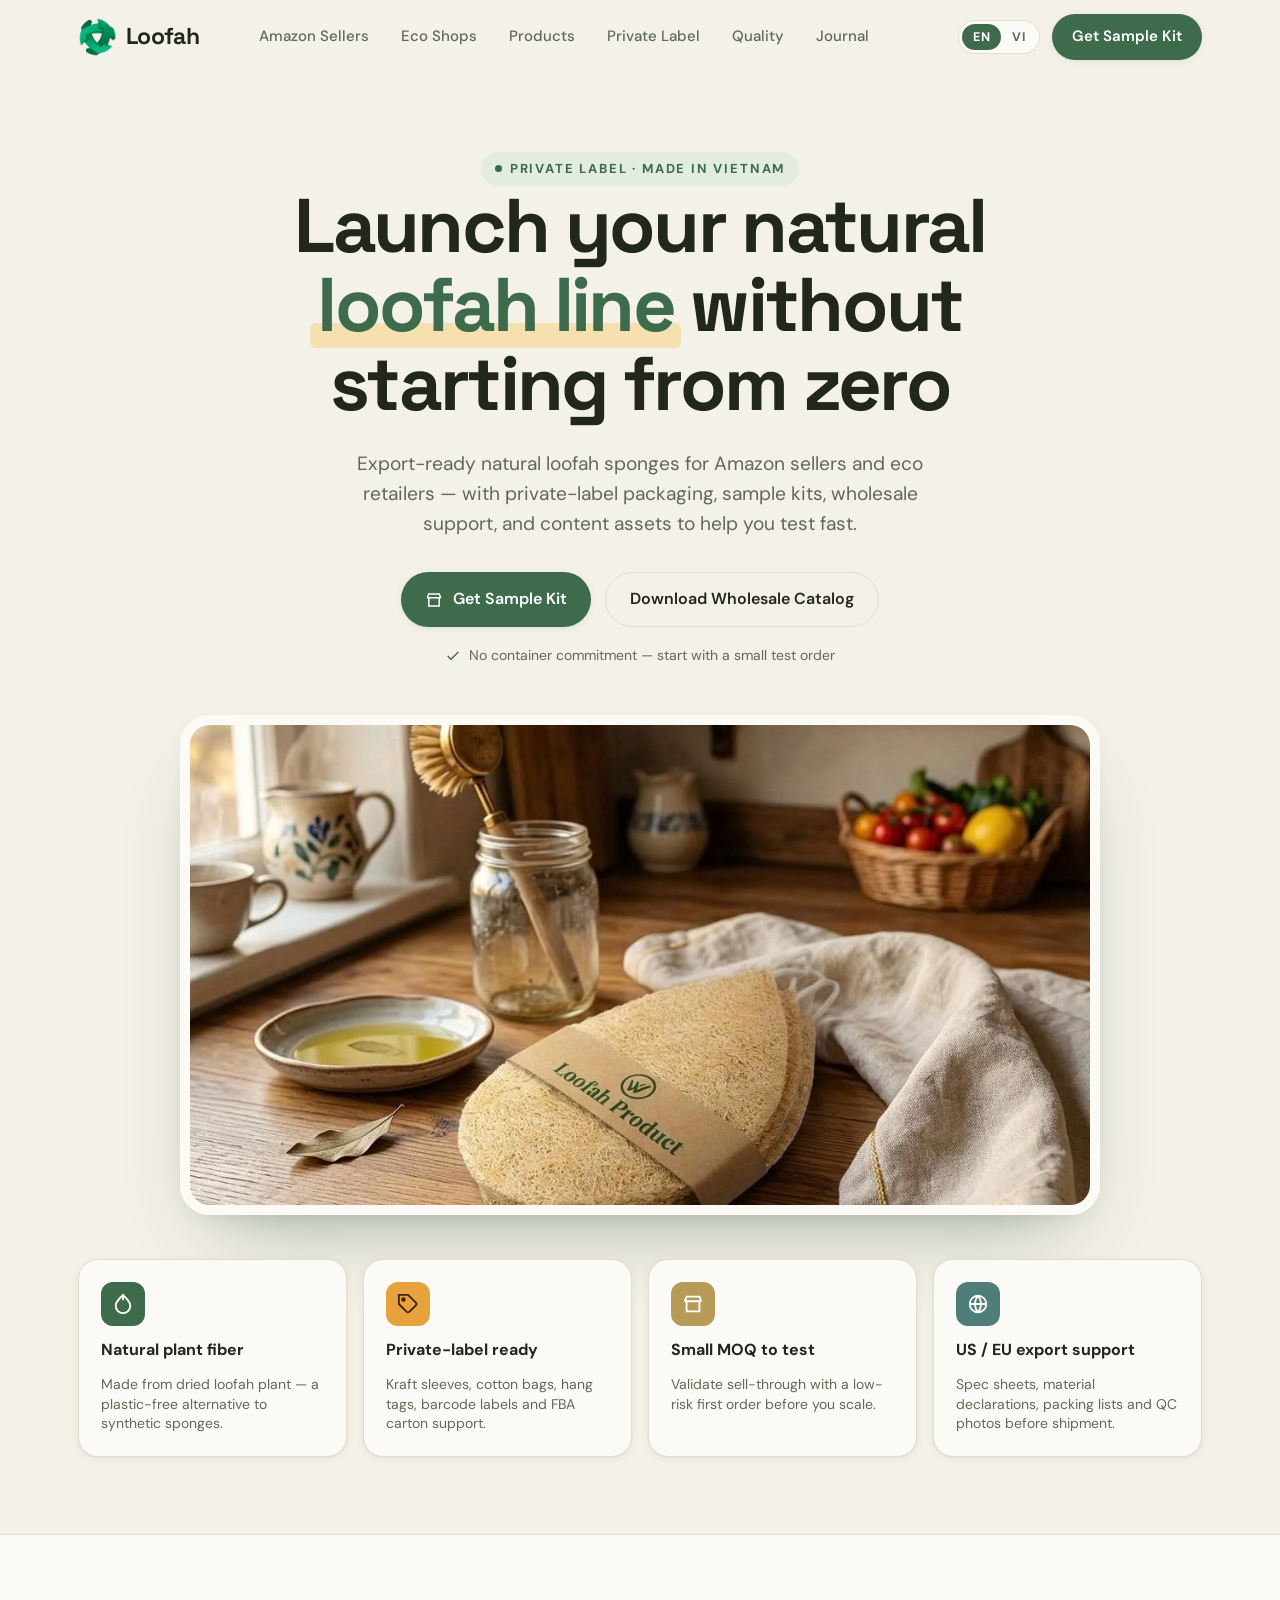
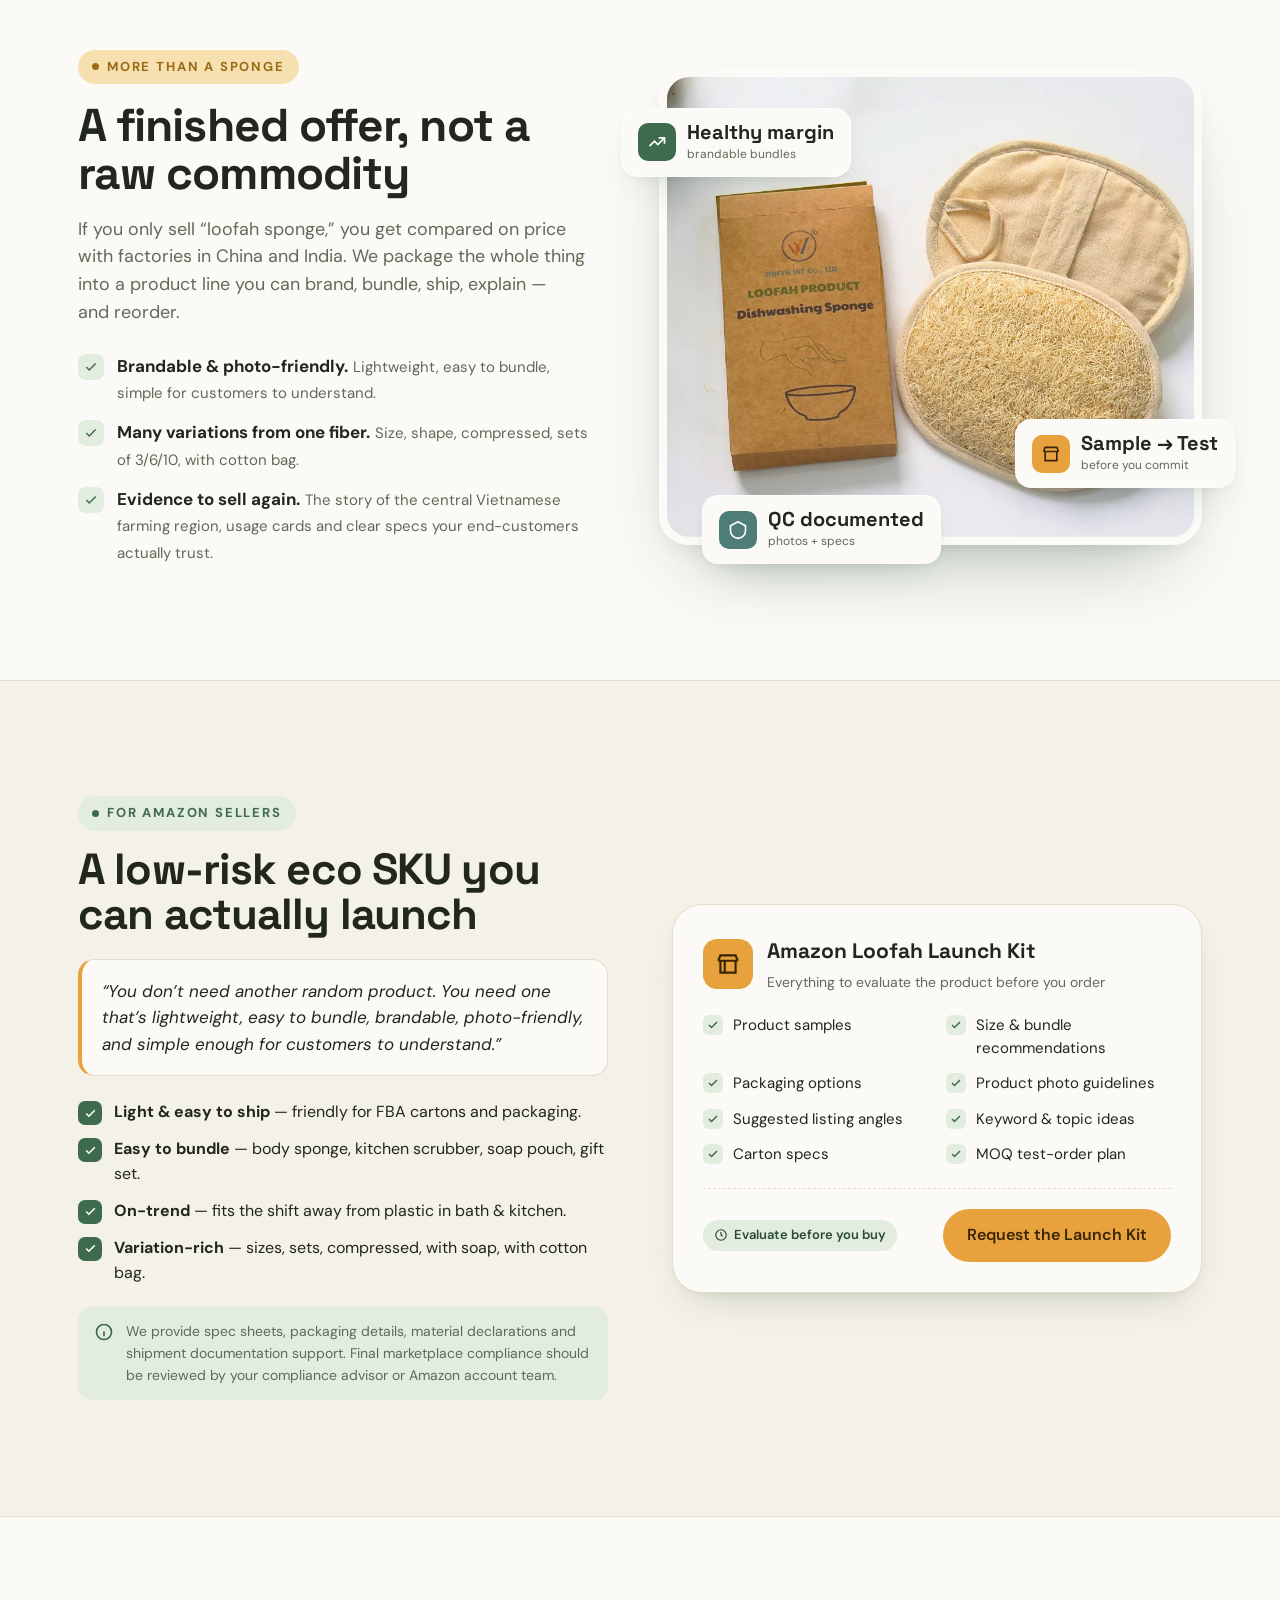
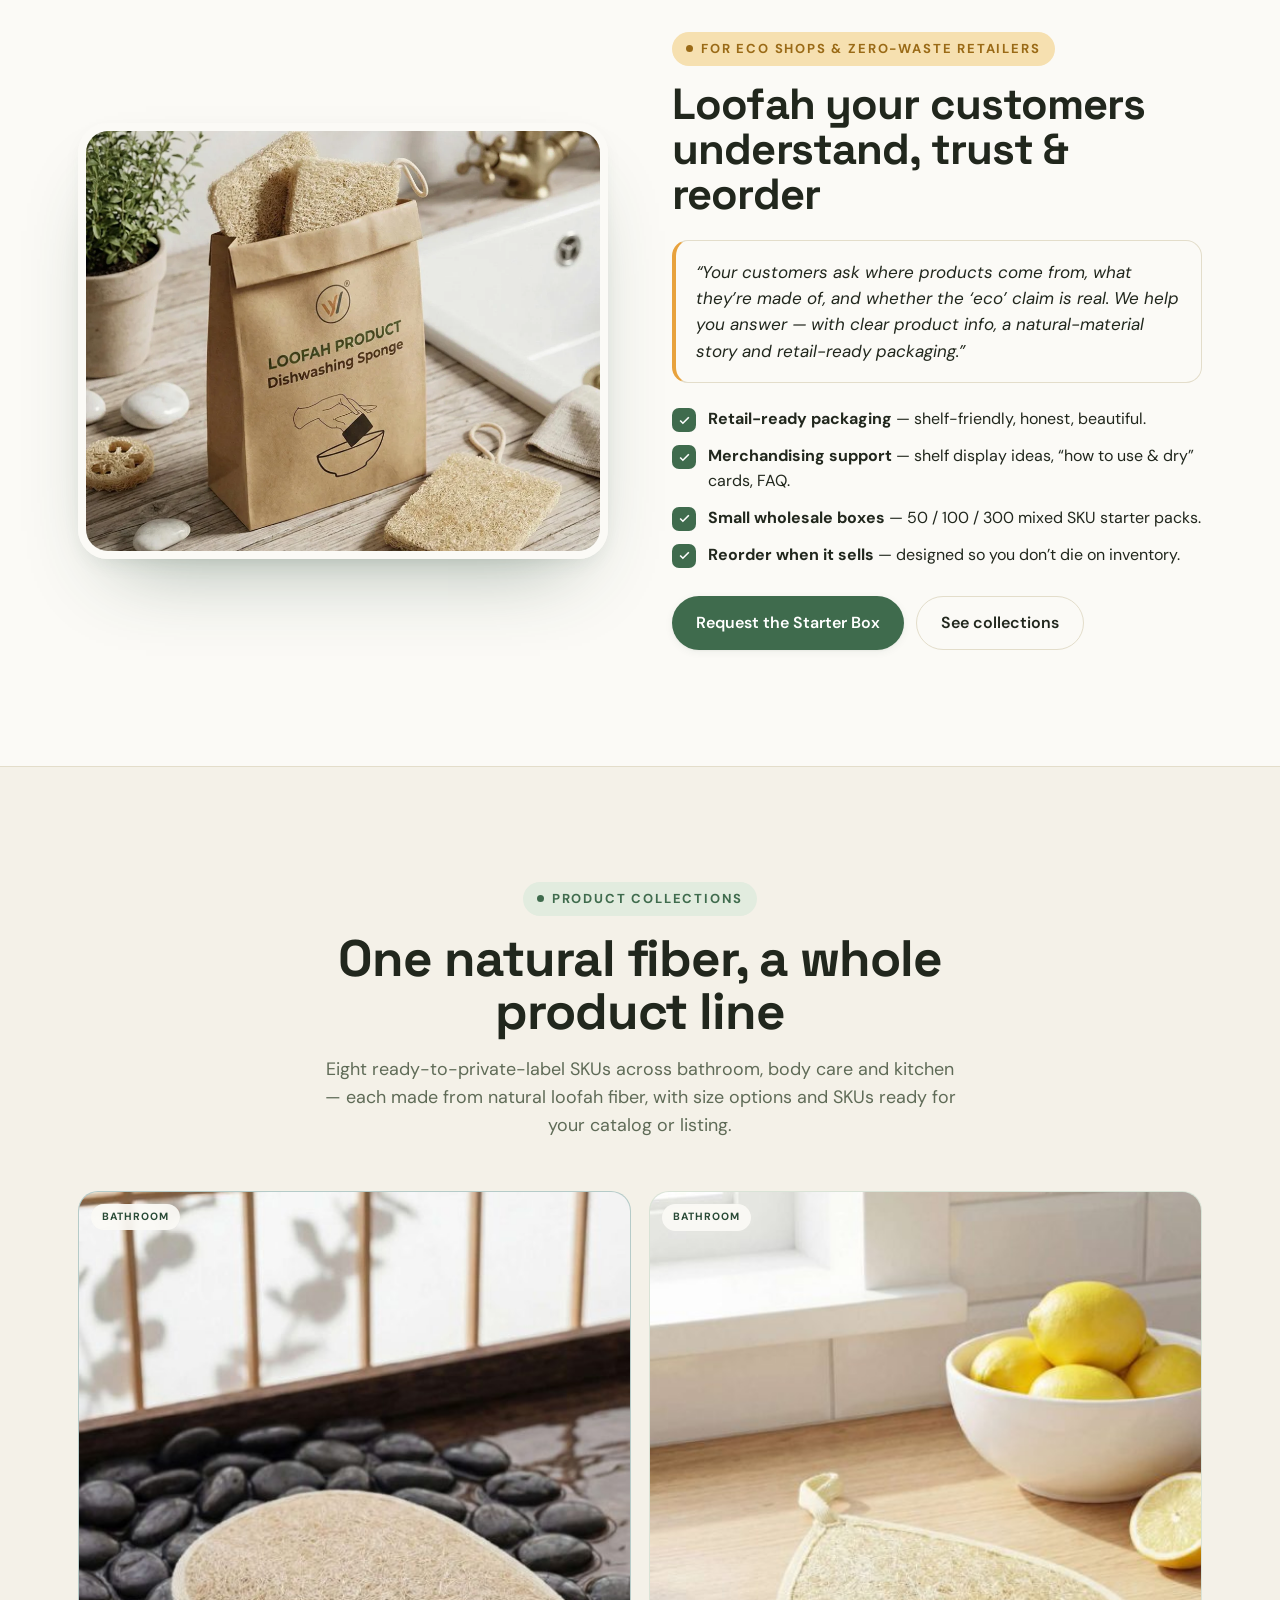
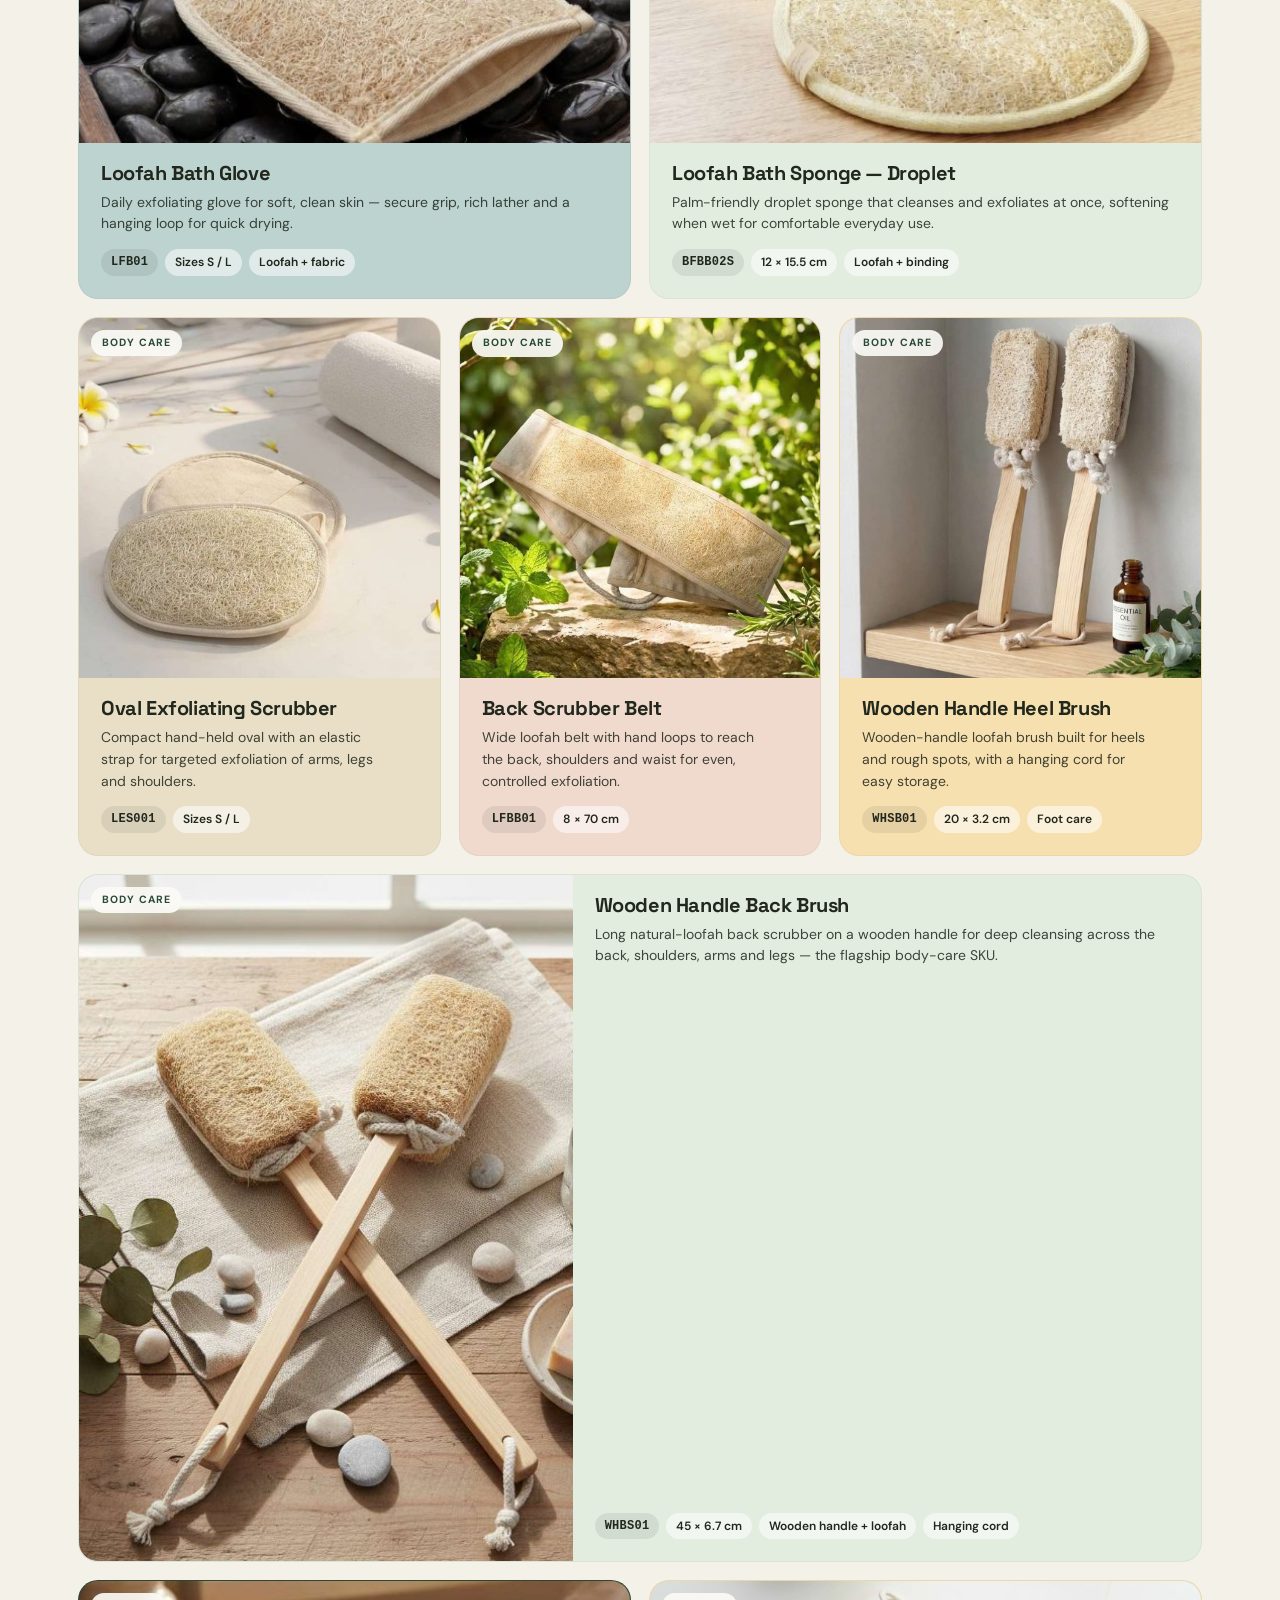
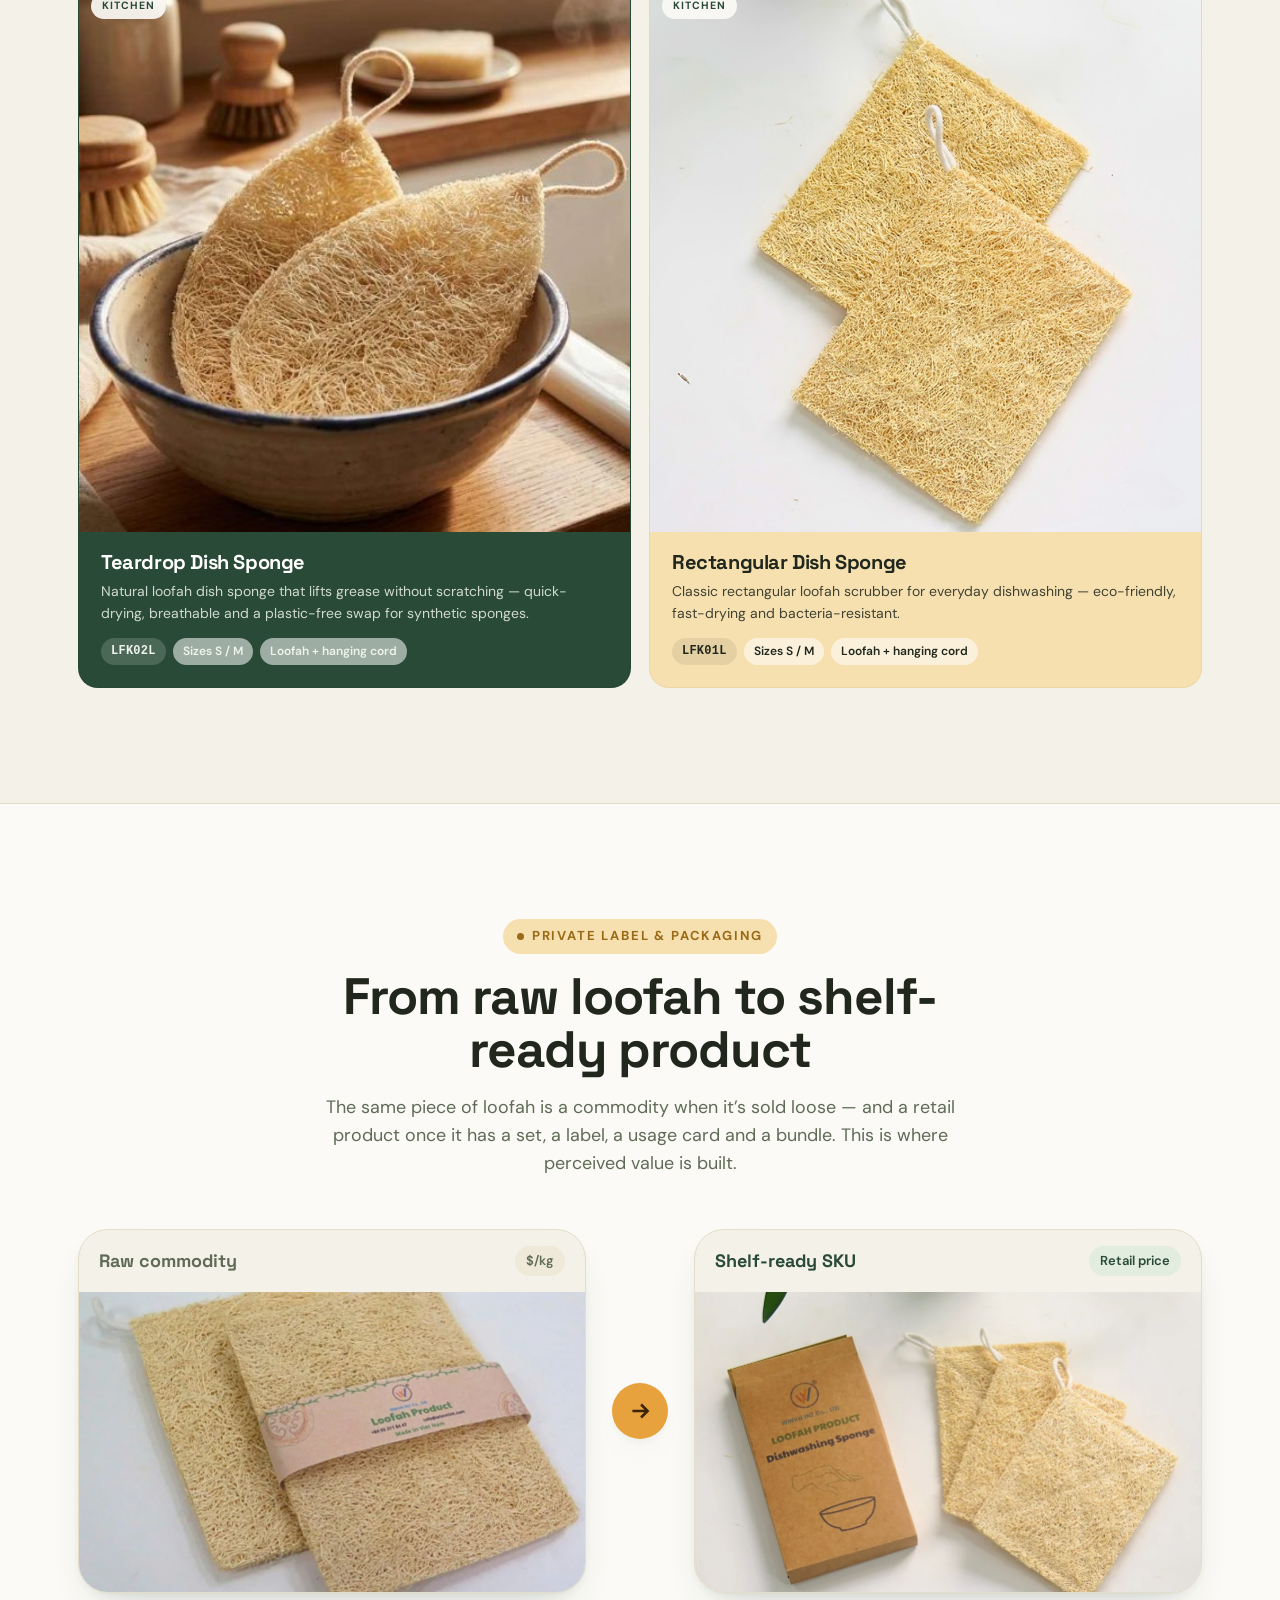
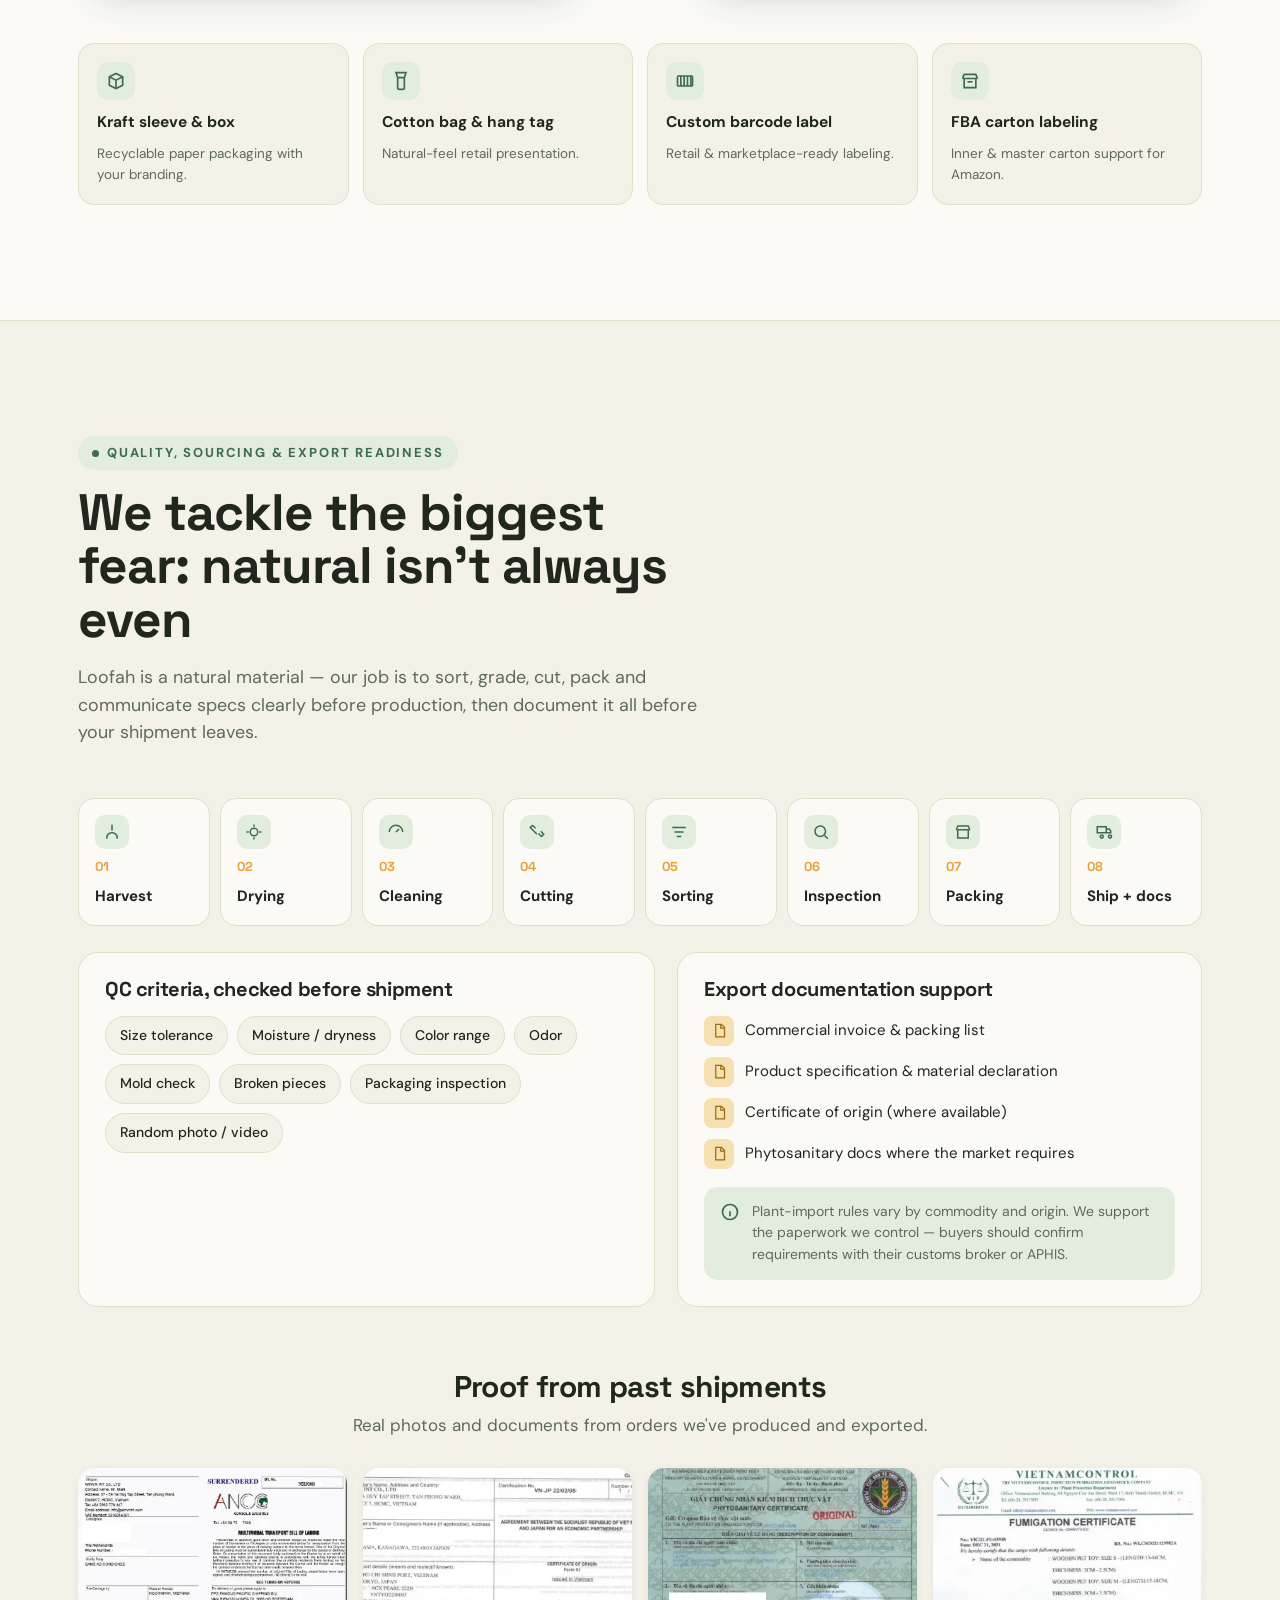
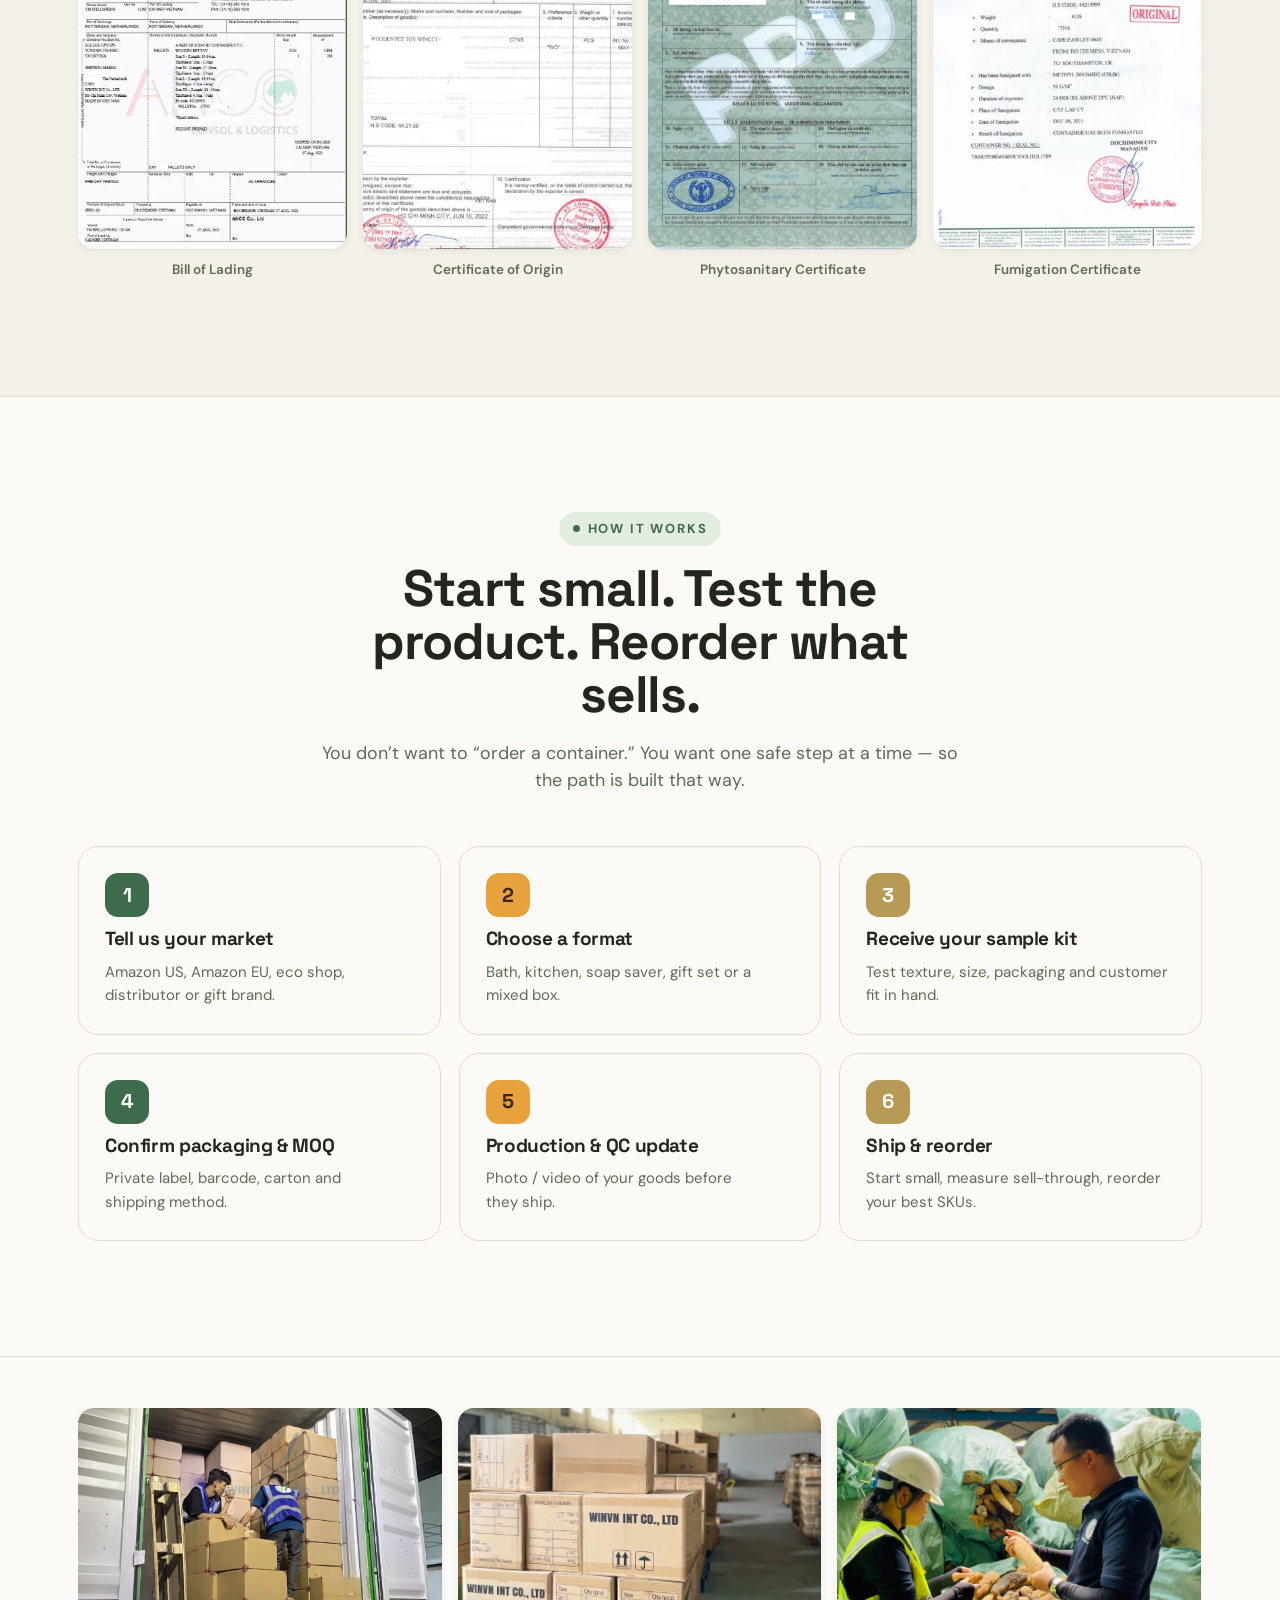
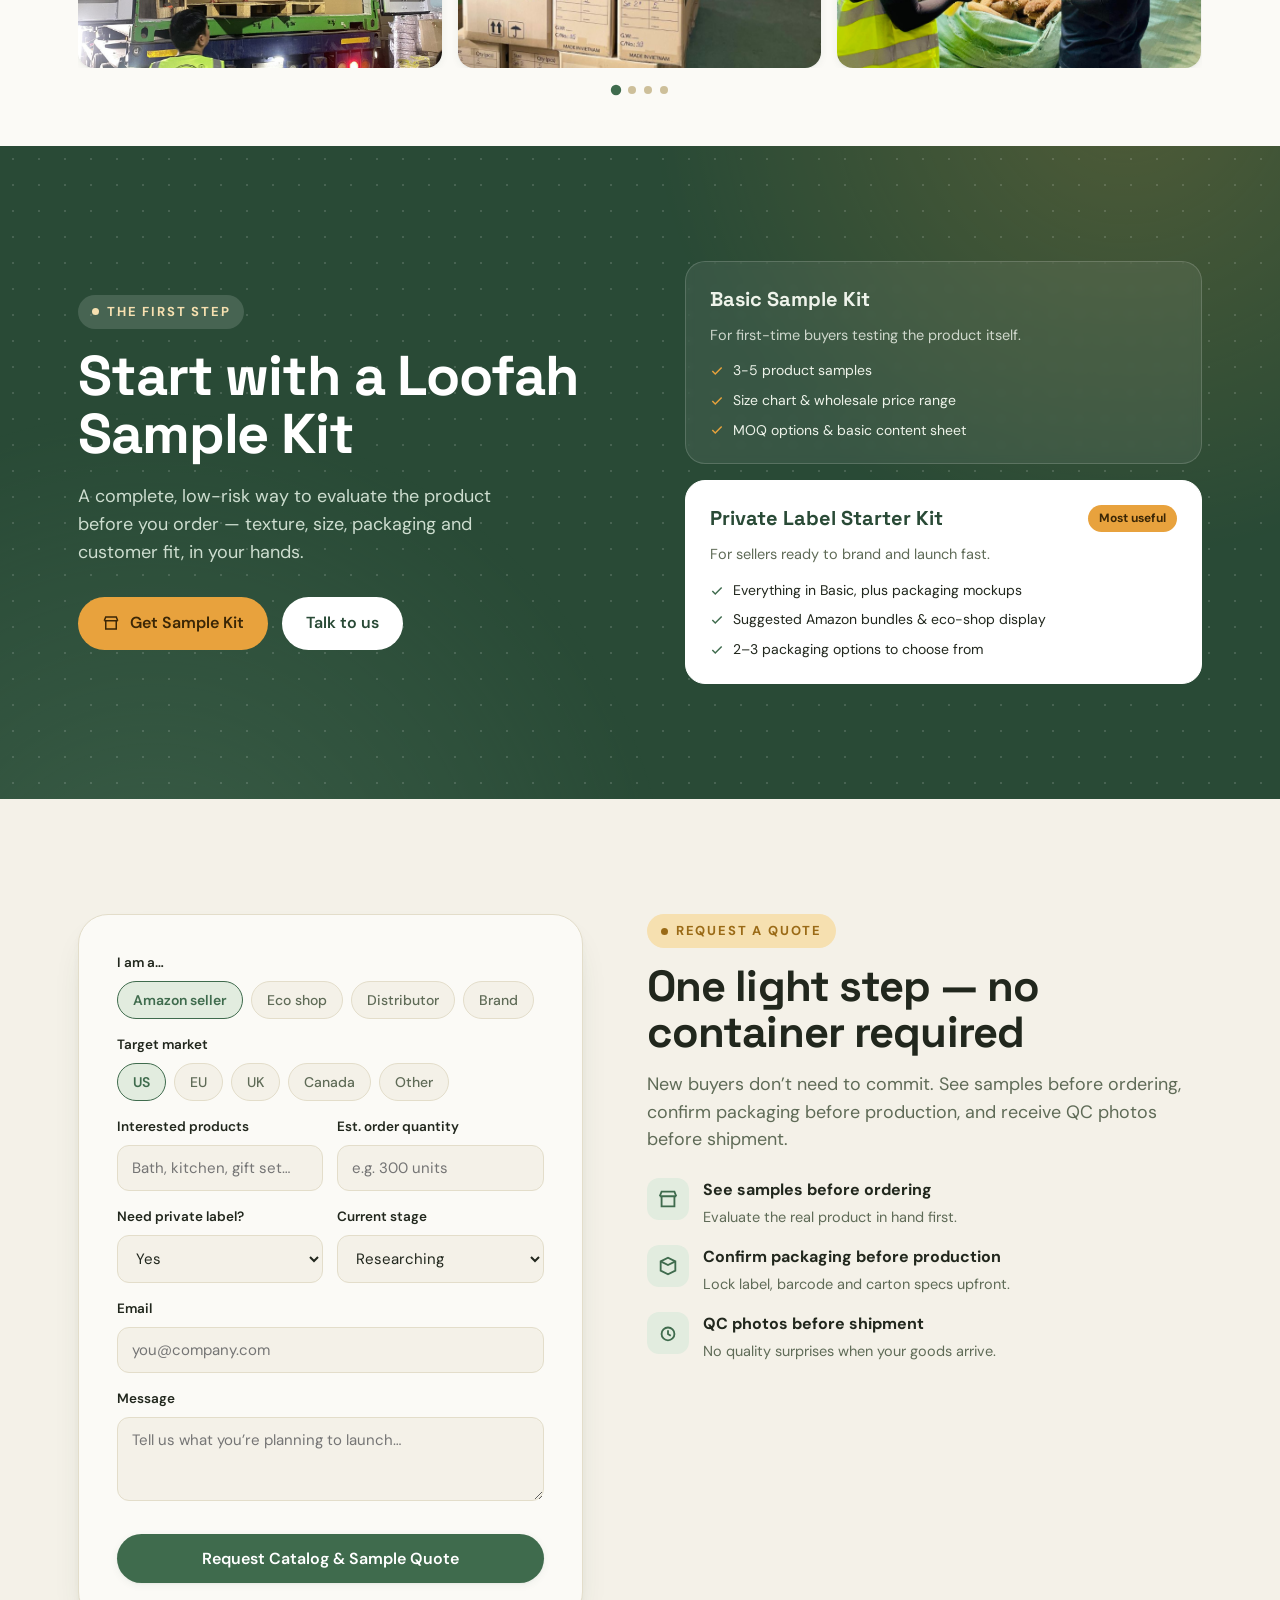
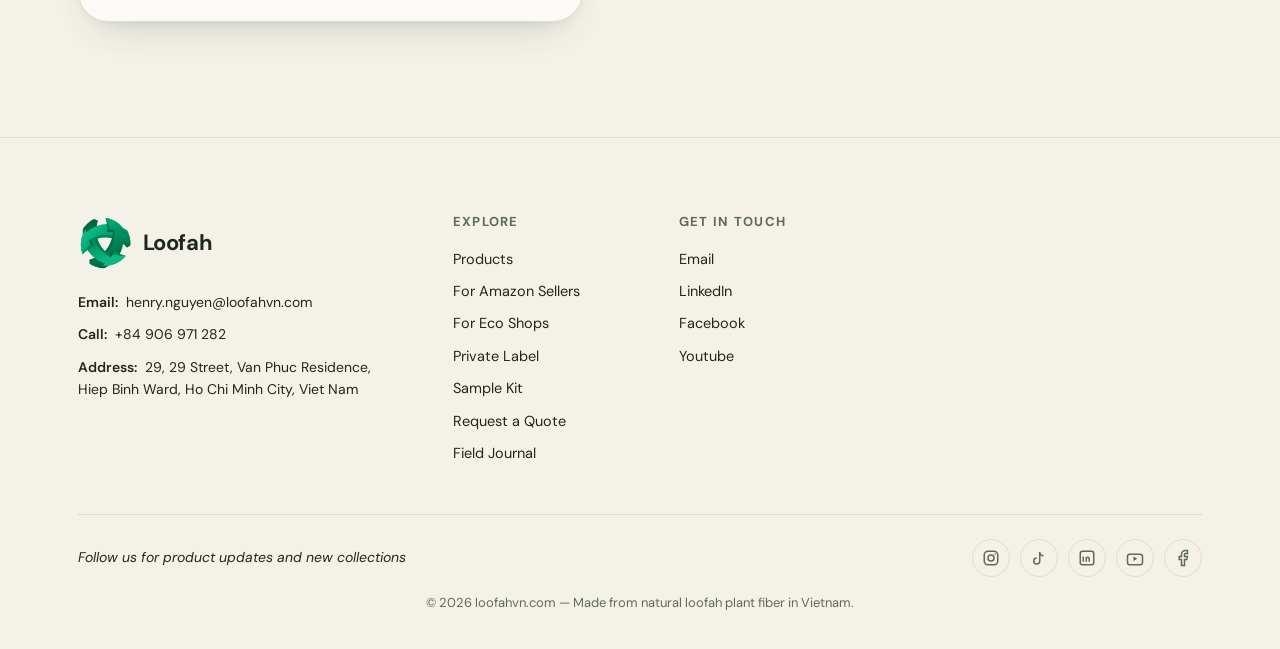
==== commit ff783f40: "feat: Field Journal blog — listing, article page, CRM public API + seed fallback Adds blog.html/arti" ====
--- a/index.html
+++ b/index.html
@@ -81,6 +81,7 @@
         <a href="#collections">Products</a>
         <a href="#private-label">Private Label</a>
         <a href="#quality">Quality</a>
+        <a href="blog.html">Journal</a>
       </nav>
       <div class="nav-right">
         <button class="lang-toggle" aria-label="Switch language English / Vietnamese" data-no-i18n>
@@ -128,6 +129,10 @@
               <path d="M9 18l6-6-6-6" />
             </svg></a>
           <a href="#quality">Quality <svg width="16" height="16" viewBox="0 0 24 24" fill="none" stroke="currentColor"
+              stroke-width="2">
+              <path d="M9 18l6-6-6-6" />
+            </svg></a>
+          <a href="blog.html">Journal <svg width="16" height="16" viewBox="0 0 24 24" fill="none" stroke="currentColor"
               stroke-width="2">
               <path d="M9 18l6-6-6-6" />
             </svg></a>
@@ -828,54 +833,59 @@
             <div class="field">
               <label>I am a…</label>
               <div class="seg" data-group="role">
-                <button type="button" class="on">Amazon seller</button>
-                <button type="button">Eco shop</button>
-                <button type="button">Distributor</button>
-                <button type="button">Brand</button>
+                <button type="button" class="on" data-value="amazon_seller">Amazon seller</button>
+                <button type="button" data-value="eco_shop">Eco shop</button>
+                <button type="button" data-value="distributor">Distributor</button>
+                <button type="button" data-value="brand">Brand</button>
               </div>
             </div>
             <div class="field">
               <label>Target market</label>
               <div class="seg" data-group="market">
-                <button type="button" class="on">US</button>
-                <button type="button">EU</button>
-                <button type="button">UK</button>
-                <button type="button">Canada</button>
-                <button type="button">Other</button>
+                <button type="button" class="on" data-value="US">US</button>
+                <button type="button" data-value="EU">EU</button>
+                <button type="button" data-value="UK">UK</button>
+                <button type="button" data-value="Canada">Canada</button>
+                <button type="button" data-value="Other">Other</button>
               </div>
             </div>
             <div class="field-row">
-              <div class="field"><label>Interested products</label><input type="text"
-                  placeholder="Bath, kitchen, gift set…" /></div>
-              <div class="field"><label>Est. order quantity</label><input type="text" placeholder="e.g. 300 units" />
+              <div class="field"><label>Interested products</label><input type="text" name="interestedProducts"
+                  maxlength="500" placeholder="Bath, kitchen, gift set…" /></div>
+              <div class="field"><label>Est. order quantity</label><input type="text" name="estOrderQty"
+                  maxlength="100" placeholder="e.g. 300 units" />
               </div>
             </div>
             <div class="field-row">
               <div class="field">
                 <label>Need private label?</label>
-                <select>
-                  <option>Yes</option>
-                  <option>No</option>
-                  <option>Not sure yet</option>
+                <select name="needPrivateLabel">
+                  <option value="yes">Yes</option>
+                  <option value="no">No</option>
+                  <option value="">Not sure yet</option>
                 </select>
               </div>
               <div class="field">
                 <label>Current stage</label>
-                <select>
-                  <option>Researching</option>
-                  <option>Ready to sample</option>
-                  <option>Ready to order</option>
+                <select name="currentStage">
+                  <option value="researching">Researching</option>
+                  <option value="comparing">Ready to sample</option>
+                  <option value="ready_to_order">Ready to order</option>
                 </select>
               </div>
             </div>
             <div class="field">
               <label>Email</label>
-              <input type="email" placeholder="you@company.com" required />
+              <input type="email" name="email" placeholder="you@company.com" required />
             </div>
             <div class="field" style="margin-bottom:20px;">
               <label>Message</label>
-              <textarea placeholder="Tell us what you’re planning to launch…"></textarea>
-            </div>
+              <textarea name="message" maxlength="2000" placeholder="Tell us what you’re planning to launch…"></textarea>
+            </div>
+            <!-- honeypot: ẩn, người thật không thấy -->
+            <input type="text" name="website" tabindex="-1" autocomplete="off"
+                   style="position:absolute;left:-9999px" aria-hidden="true" />
+            <div class="form-error" id="rfqError" role="alert" hidden></div>
             <button type="submit" class="btn btn-primary rfq-submit">Request Catalog & Sample Quote</button>
           </form>
           <div class="form-success" id="rfqSuccess">
@@ -956,6 +966,7 @@
           <a href="#private-label">Private Label</a>
           <a href="#sample-kit">Sample Kit</a>
           <a href="#rfq">Request a Quote</a>
+          <a href="blog.html">Field Journal</a>
         </div>
 
         <!-- Get in Touch -->
--- a/styles.css
+++ b/styles.css
@@ -594,6 +594,8 @@
 .field textarea { resize: vertical; min-height: 84px; }
 .field-row { display: grid; grid-template-columns: 1fr 1fr; gap: 14px; }
 .rfq-submit { width: 100%; justify-content: center; margin-top: 6px; }
+.rfq-submit:disabled { opacity: .65; cursor: not-allowed; }
+.form-error { margin-bottom: 12px; padding: 10px 14px; border-radius: 8px; background: #fdecea; border: 1px solid #f5c2bd; color: #b3261e; font-size: 14px; }
 .form-success { display: none; text-align: center; padding: 30px 10px; }
 .form-success.show { display: block; }
 .form-success .big { width: 64px; height: 64px; border-radius: 50%; background: var(--green-soft); color: var(--green); display: grid; place-items: center; margin: 0 auto 16px; }
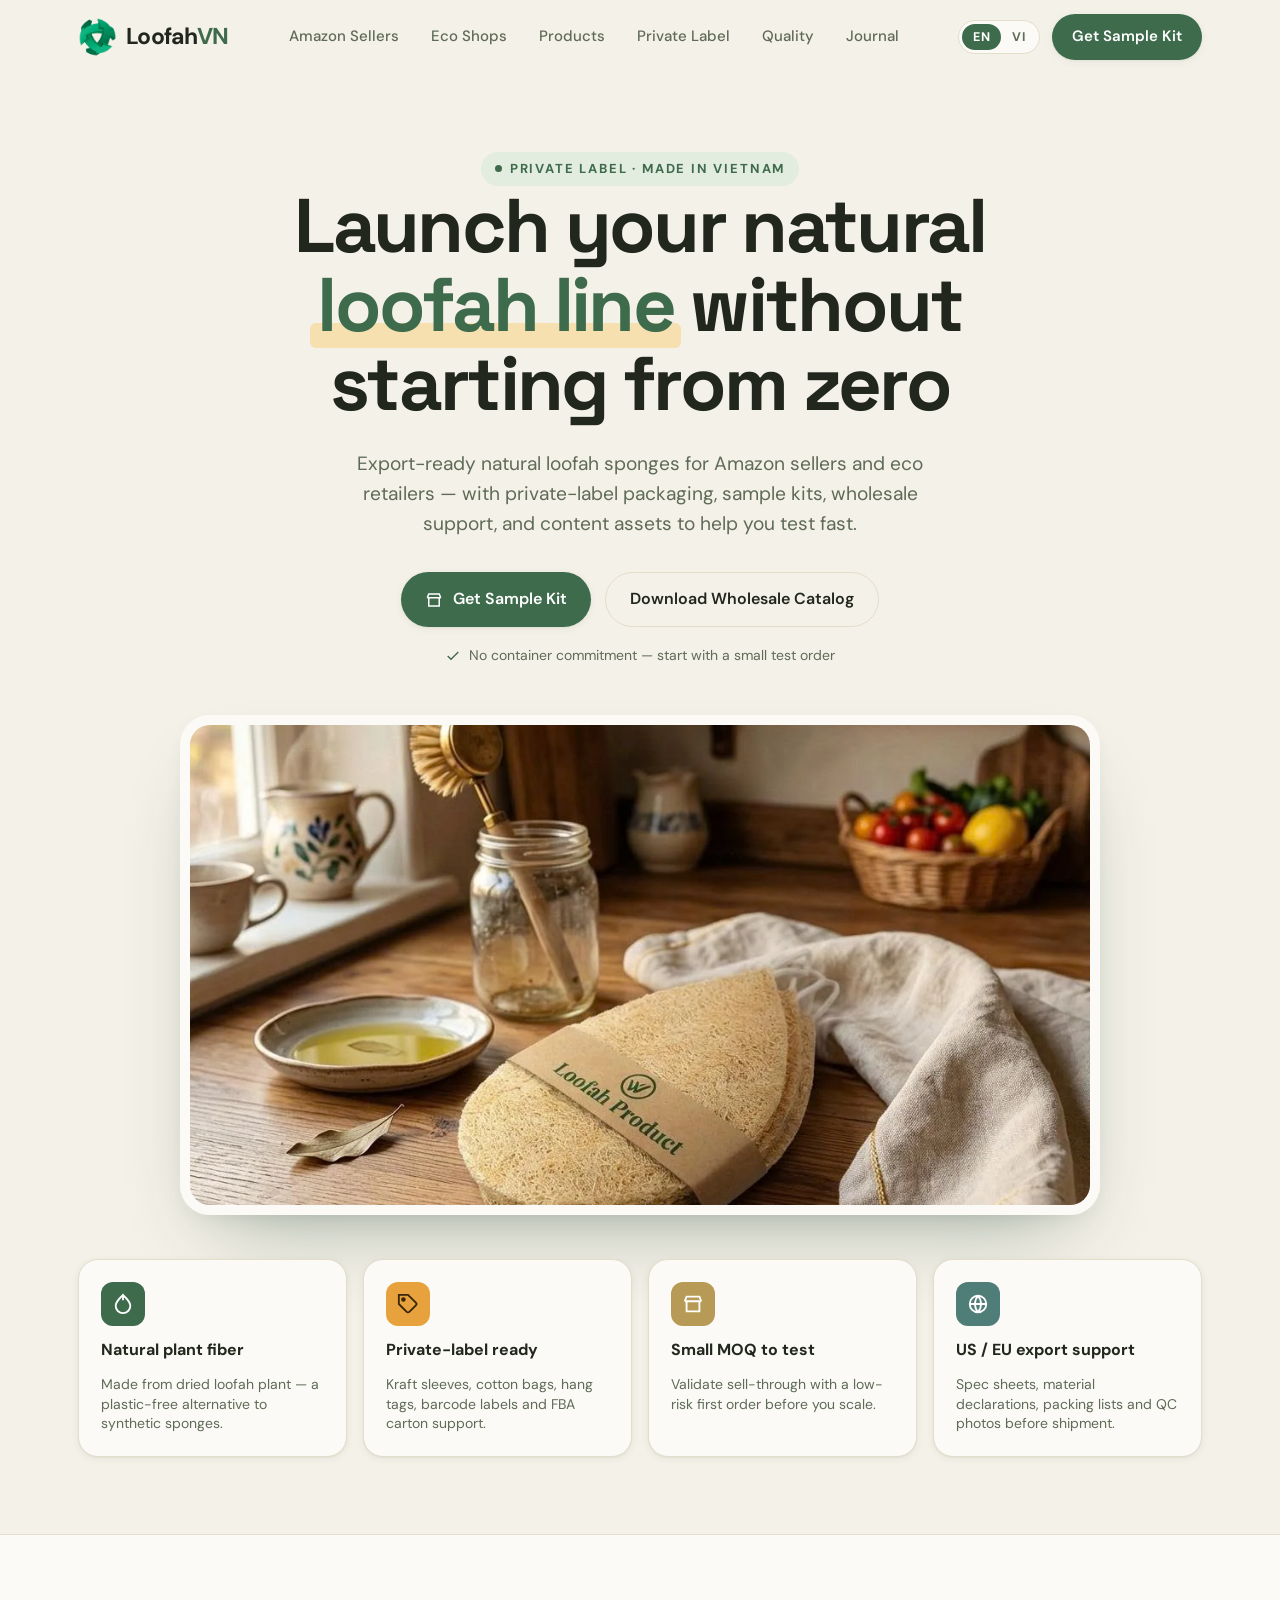
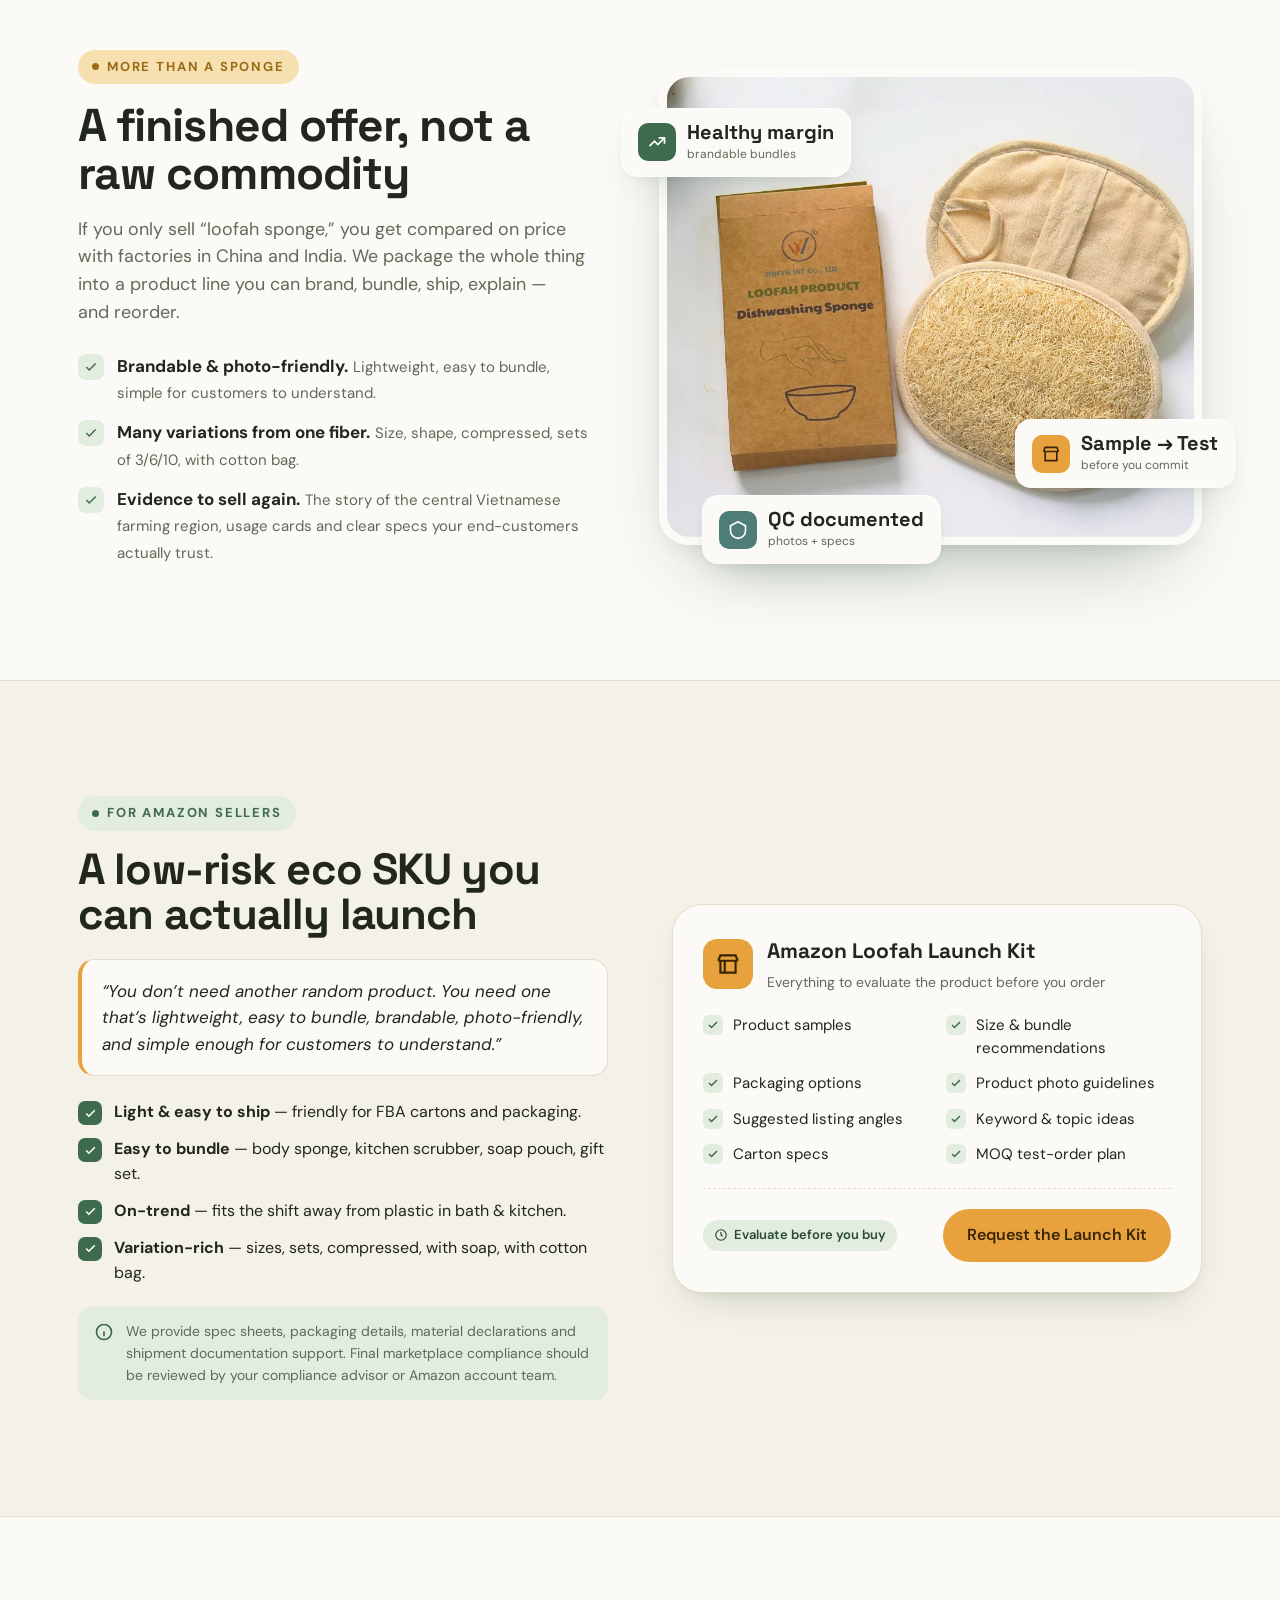
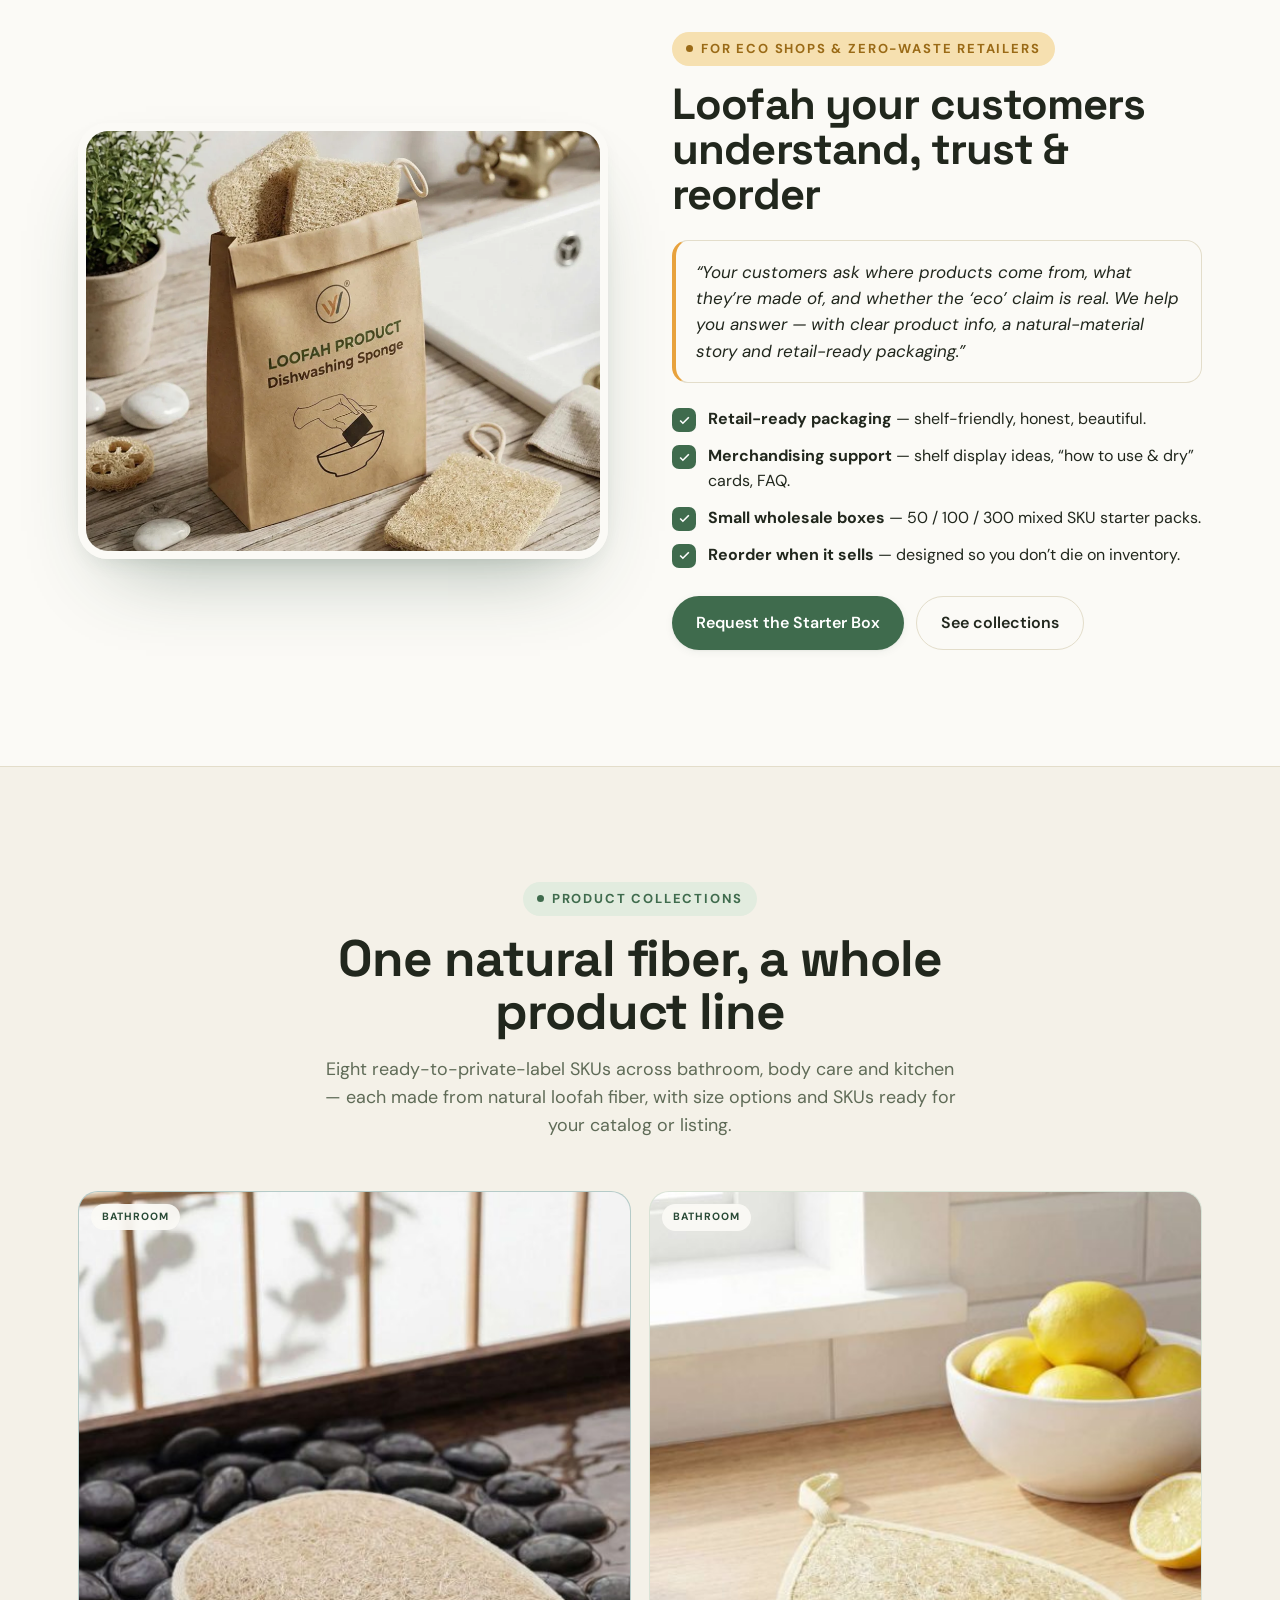
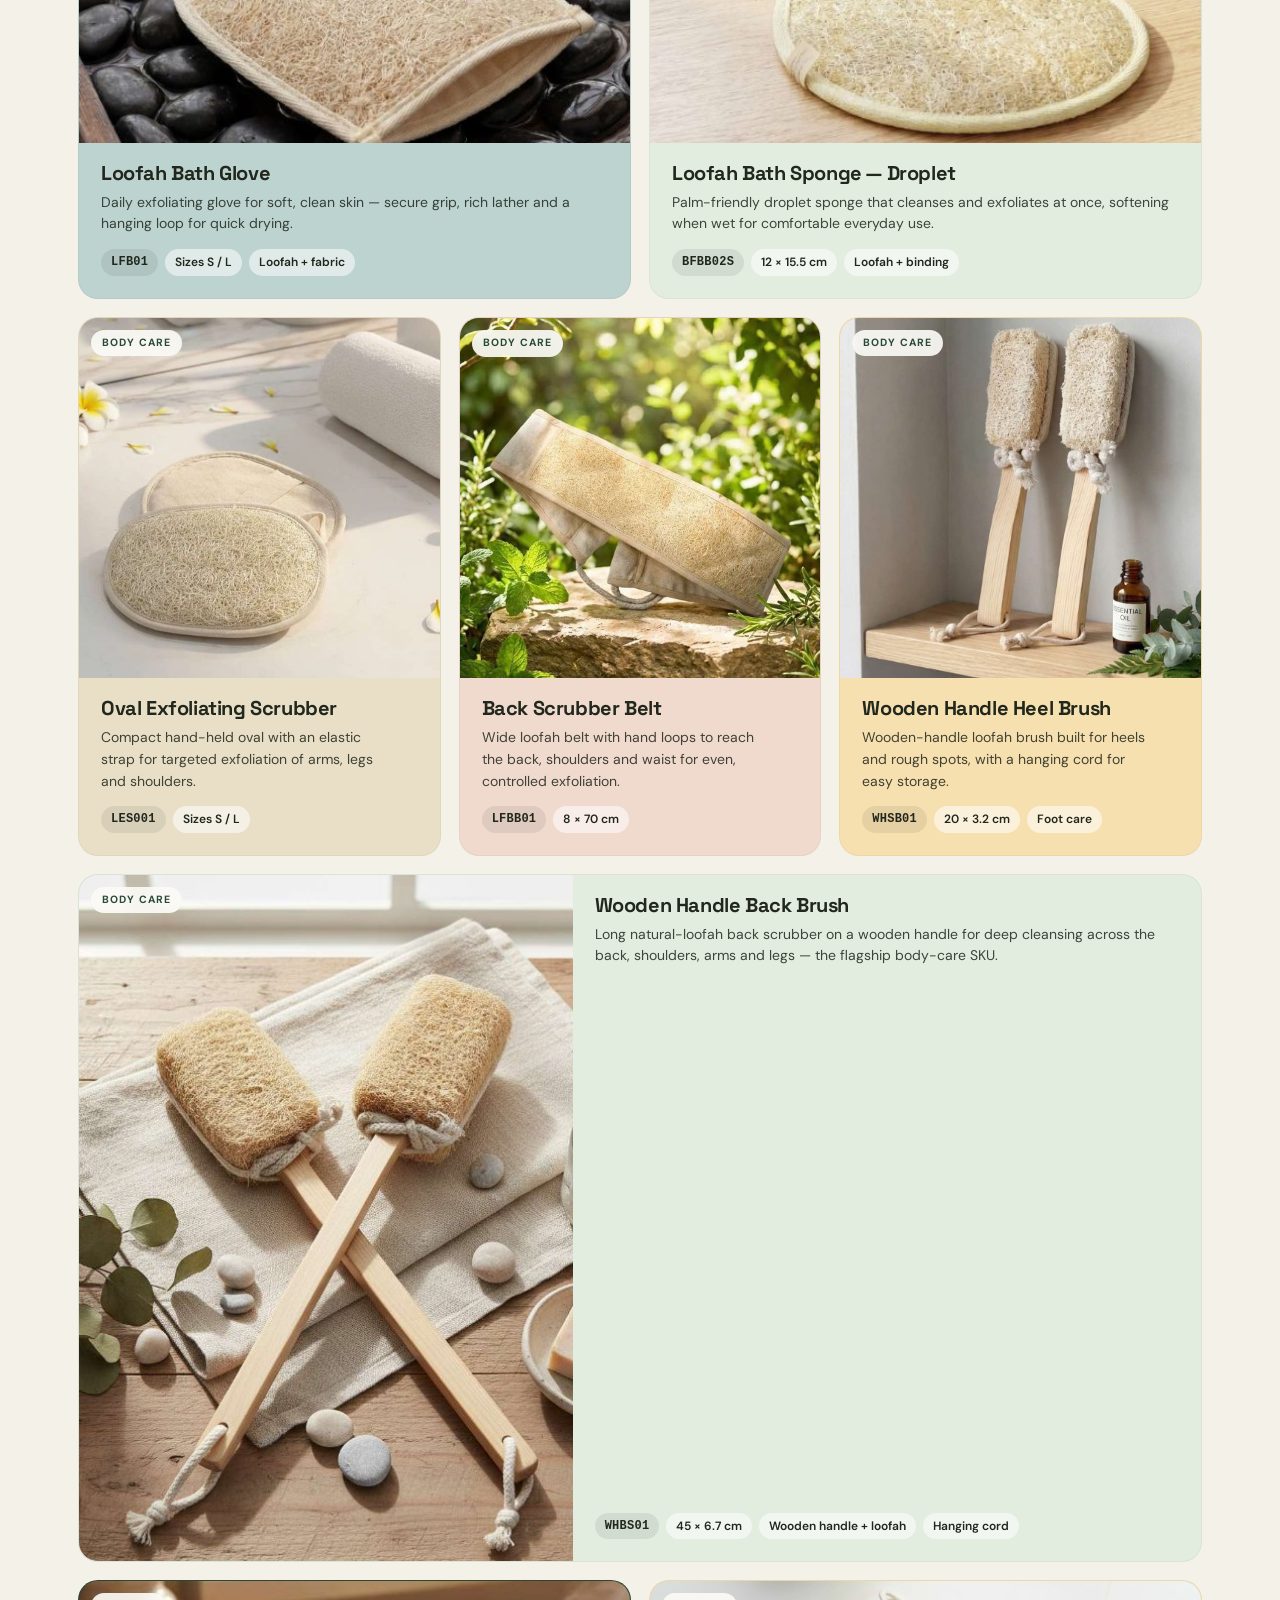
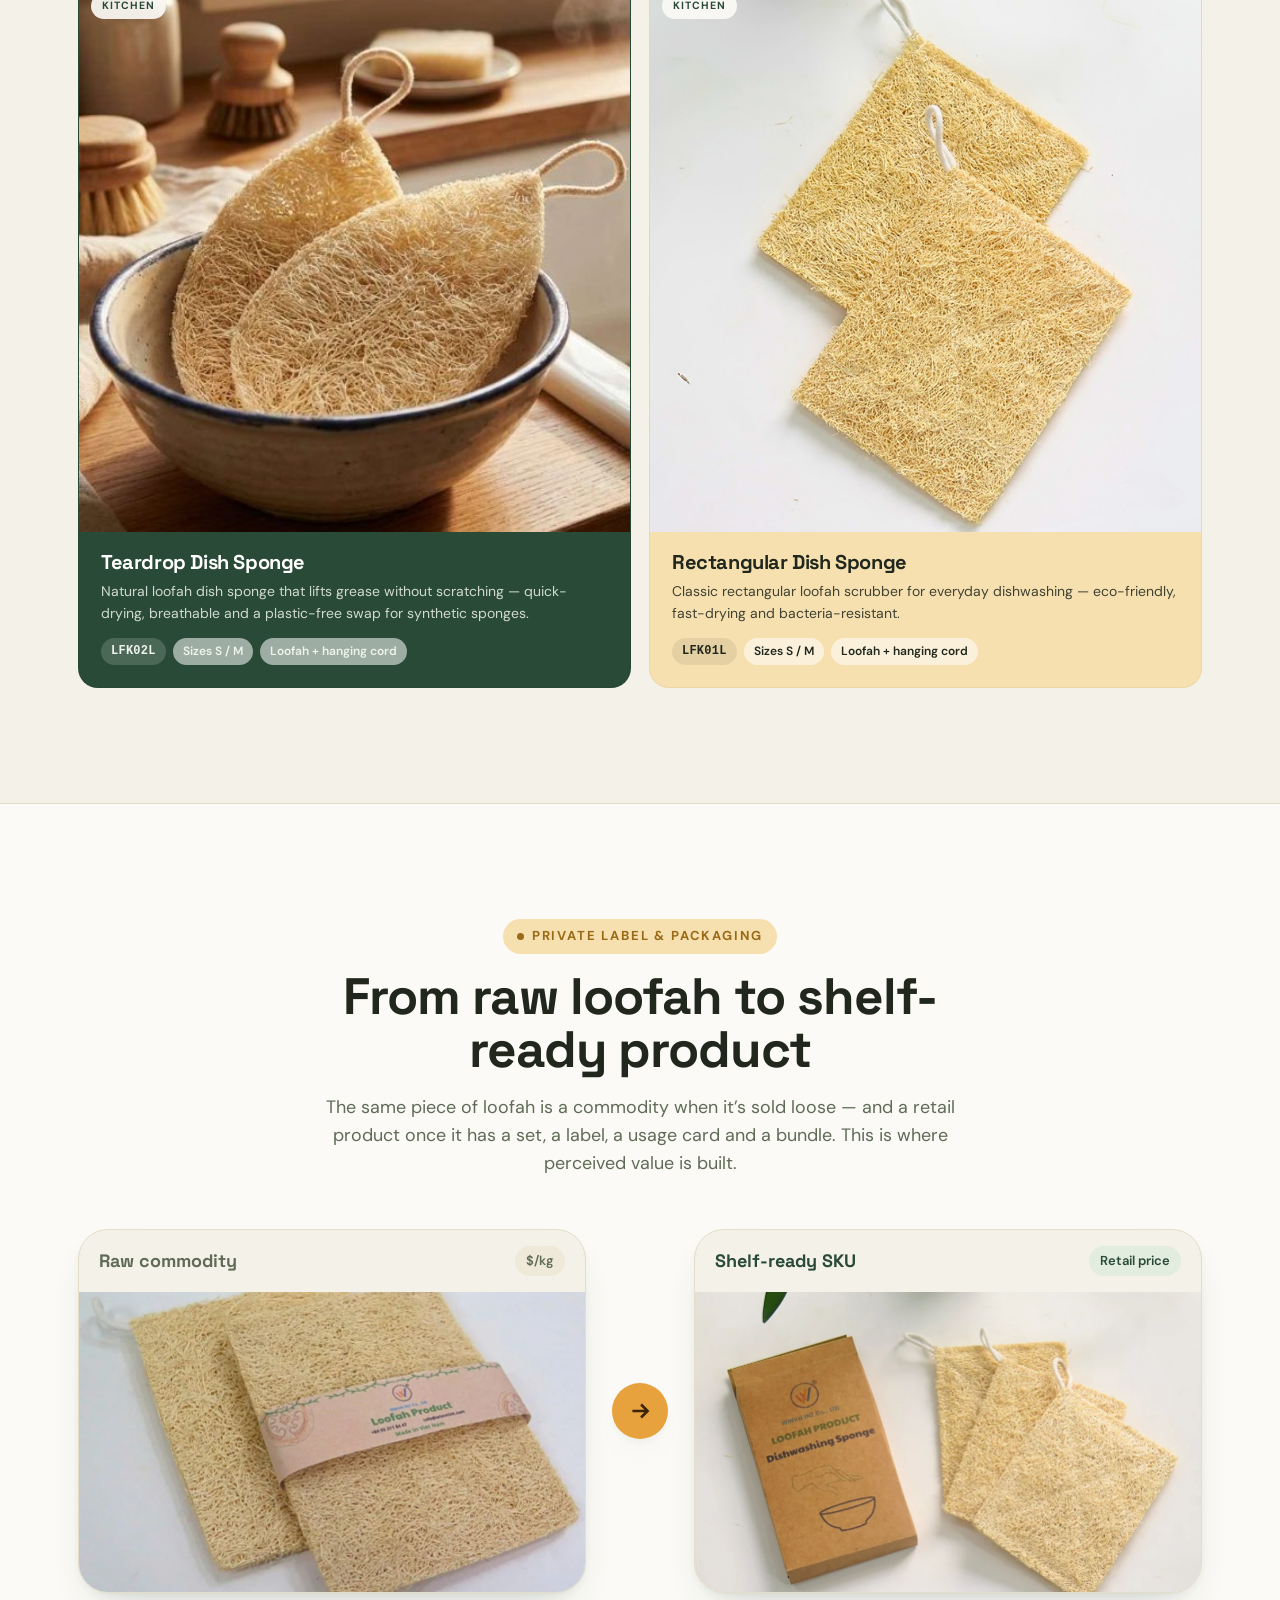
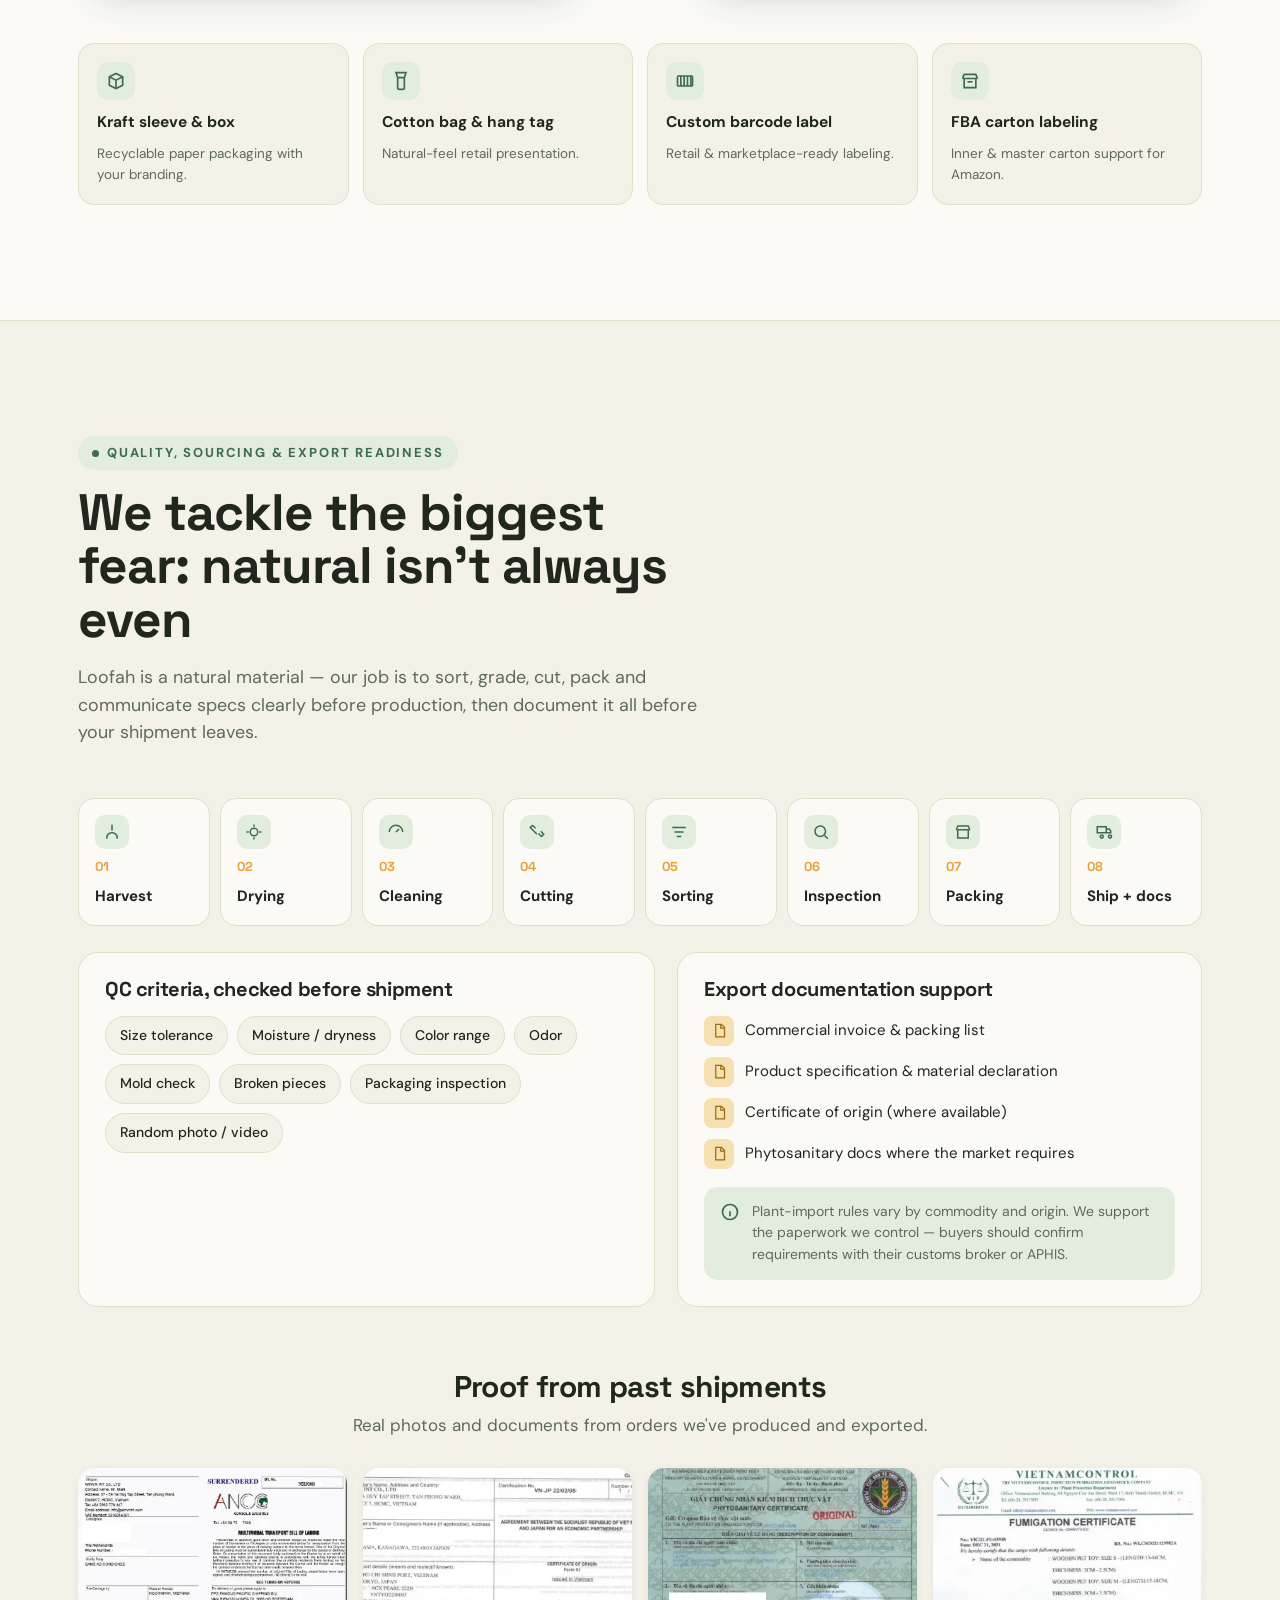
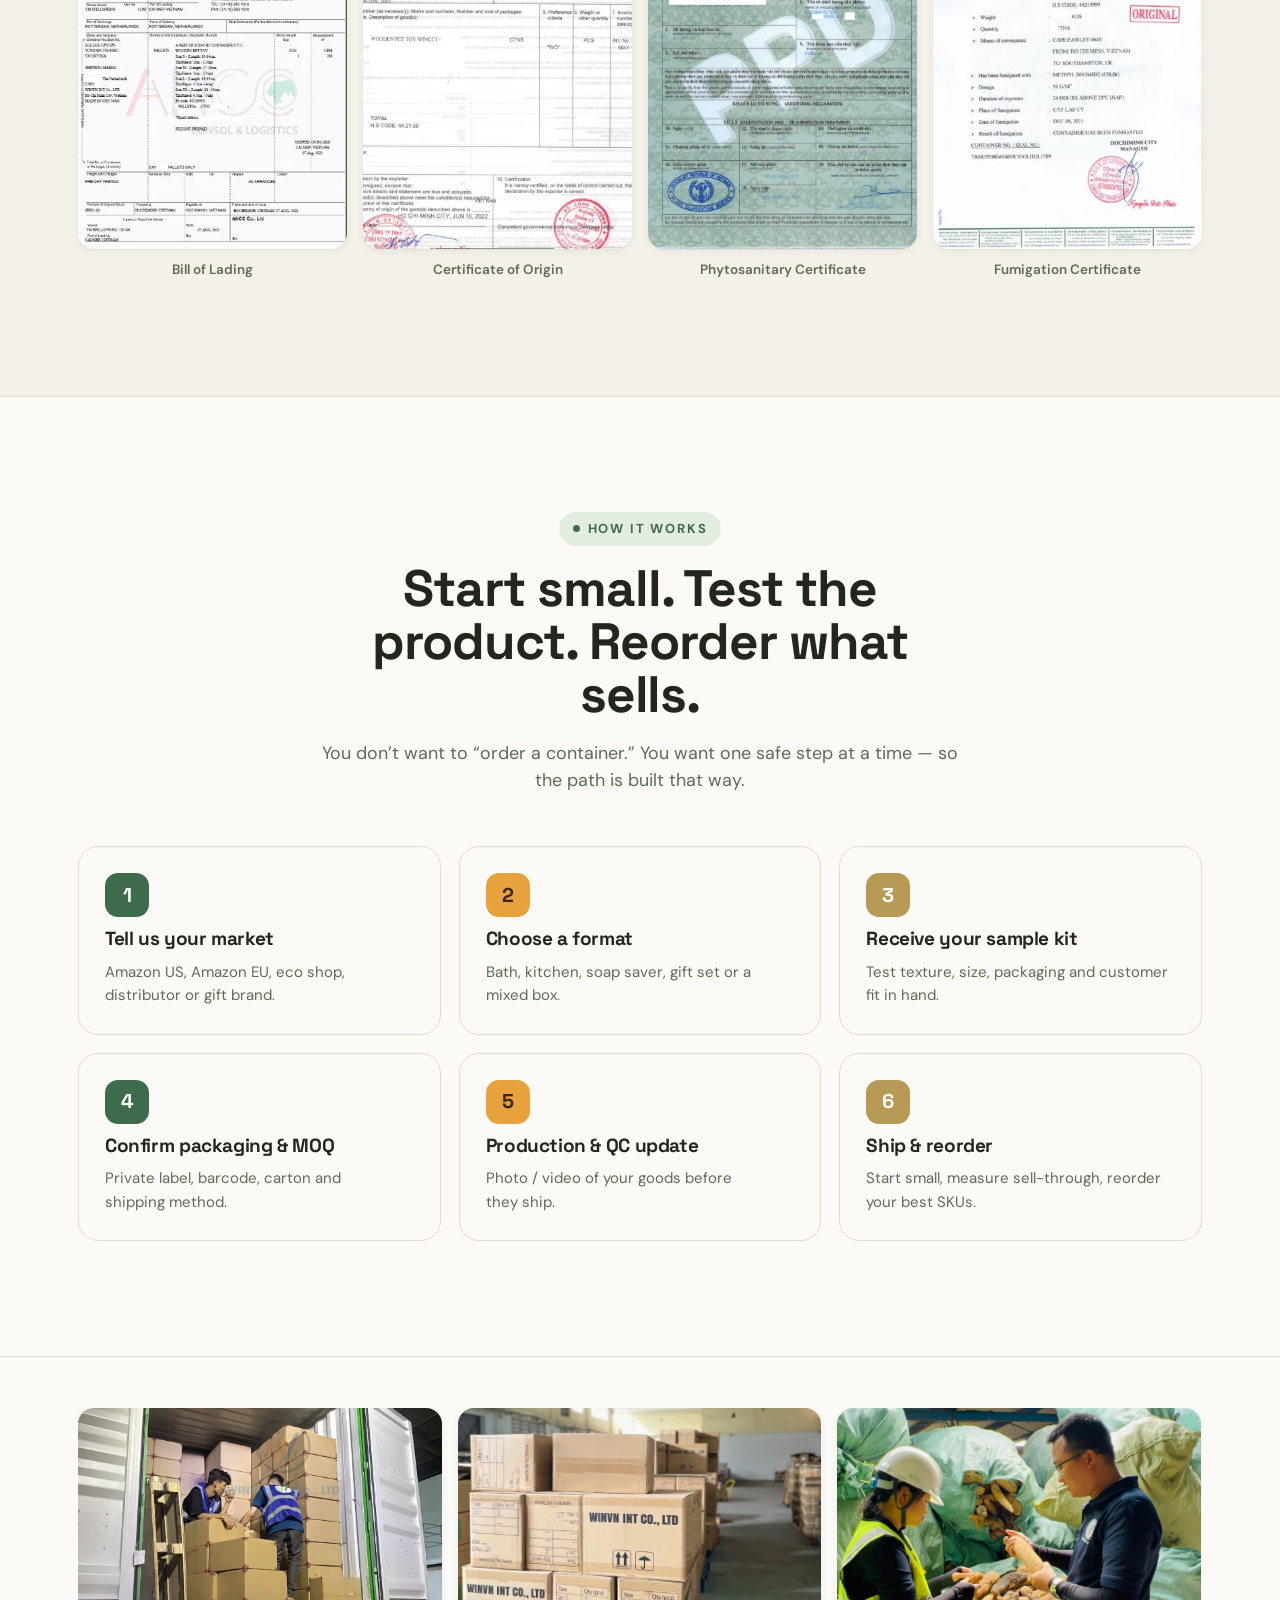
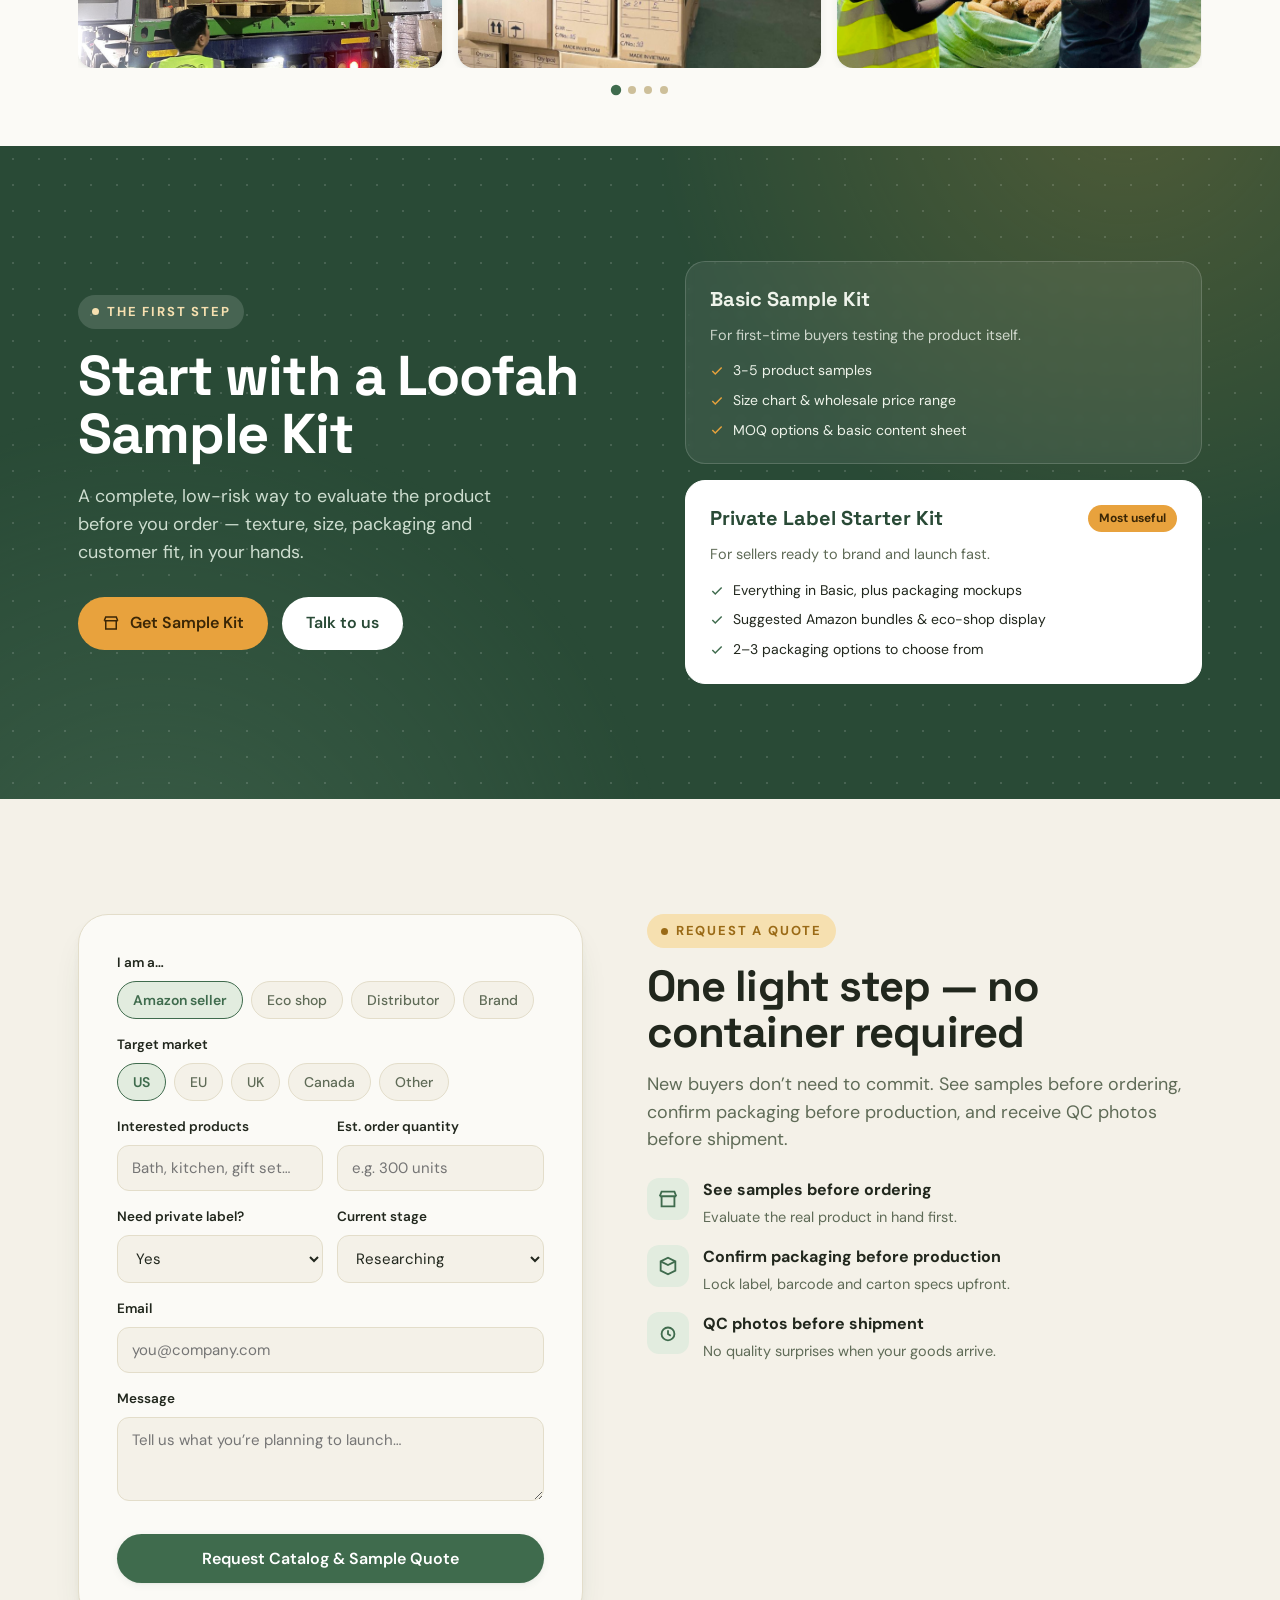
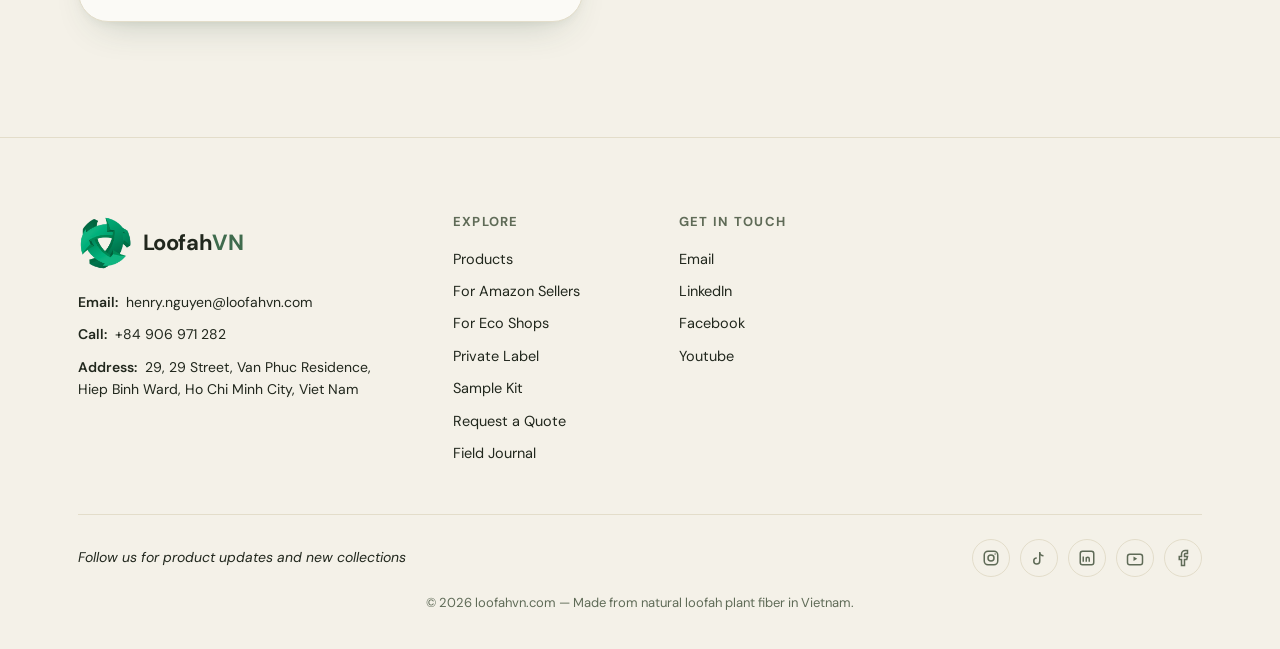
==== commit b1b08d42: "feat: rebrand wordmark to LoofahVN with green accent - Logo wordmark "Loofah" → "LoofahVN" (VN in br" ====
--- a/index.html
+++ b/index.html
@@ -4,7 +4,7 @@
 <head>
   <meta charset="UTF-8" />
   <meta name="viewport" content="width=device-width, initial-scale=1.0" />
-  <title>Loofah — Natural Loofah Products for Amazon Sellers & Eco Shops</title>
+  <title>LoofahVN — Natural Loofah Products for Amazon Sellers & Eco Shops</title>
 
   <!-- ============================ SEO ============================ -->
   <meta name="description"
@@ -23,21 +23,21 @@
 
   <!-- Open Graph -->
   <meta property="og:type" content="website" />
-  <meta property="og:site_name" content="Loofah" />
-  <meta property="og:title" content="Loofah — Private-Label Natural Loofah Products" />
+  <meta property="og:site_name" content="LoofahVN" />
+  <meta property="og:title" content="LoofahVN — Private-Label Natural Loofah Products" />
   <meta property="og:description"
     content="Export-ready natural loofah products for Amazon sellers and eco shops — sample kits, small MOQ, private-label packaging and QC documentation, made in Vietnam." />
   <meta property="og:url" content="https://loofahvn.com/" />
   <meta property="og:image" content="https://loofahvn.com/og-image.jpg" />
   <meta property="og:image:width" content="1200" />
   <meta property="og:image:height" content="630" />
-  <meta property="og:image:alt" content="Loofah — private-label natural loofah products, export-ready from Vietnam" />
+  <meta property="og:image:alt" content="LoofahVN — private-label natural loofah products, export-ready from Vietnam" />
   <meta property="og:locale" content="en_US" />
   <meta property="og:locale:alternate" content="vi_VN" />
 
   <!-- Twitter Card -->
   <meta name="twitter:card" content="summary_large_image" />
-  <meta name="twitter:title" content="Loofah — Private-Label Natural Loofah Products" />
+  <meta name="twitter:title" content="LoofahVN — Private-Label Natural Loofah Products" />
   <meta name="twitter:description"
     content="Export-ready natural loofah products for Amazon sellers and eco shops — sample kits, small MOQ, private-label packaging, made in Vietnam." />
   <meta name="twitter:image" content="https://loofahvn.com/og-image.jpg" />
@@ -47,7 +47,7 @@
 {
   "@context": "https://schema.org",
   "@type": "Organization",
-  "name": "Loofah",
+  "name": "LoofahVN",
   "url": "https://loofahvn.com/",
   "logo": "https://loofahvn.com/og-image.jpg",
   "image": "https://loofahvn.com/og-image.jpg",
@@ -73,7 +73,7 @@
   <header class="site-header" id="header">
     <div class="wrap nav">
       <a class="logo" href="#top">
-        <img src="images/main-logo.png" alt="Loofah" style="height:40px;">Loofah
+        <img src="images/main-logo.png" alt="LoofahVN" style="height:40px;"><span>Loofah<span style="color:var(--green);">VN</span></span>
       </a>
       <nav class="nav-links">
         <a href="#amazon">Amazon Sellers</a>
@@ -941,7 +941,7 @@
         <!-- Brand & Contact -->
         <div class="footer-brand">
           <a class="footer-logo" href="#top">
-            <img src="images/main-logo.png" alt="Loofahvn" style="height:56px;"><span class="footer-logo-text">Loofah</span>
+            <img src="images/main-logo.png" alt="LoofahVN" style="height:56px;"><span class="footer-logo-text">Loofah<span style="color:var(--green);">VN</span></span>
           </a>
           <p class="footer-contact-item">
             <strong>Email:</strong>
@@ -993,7 +993,7 @@
       <div class="footer-bottom">
         <p>Follow us for product updates and new collections</p>
         <div class="socials">
-          <a href="https://www.instagram.com/henry.nguyen_loofahvn/" target="_blank" rel="noopener" aria-label="Instagram"><svg width="18" height="18" viewBox="0 0 24 24" fill="none" stroke="currentColor" stroke-width="2"><rect x="3" y="3" width="18" height="18" rx="5"/><circle cx="12" cy="12" r="4"/><circle cx="17.5" cy="6.5" r="1" fill="currentColor" stroke="none"/></svg></a>
+          <a href="https://www.instagram.com/henry_loofahvietnam/" target="_blank" rel="noopener" aria-label="Instagram"><svg width="18" height="18" viewBox="0 0 24 24" fill="none" stroke="currentColor" stroke-width="2"><rect x="3" y="3" width="18" height="18" rx="5"/><circle cx="12" cy="12" r="4"/><circle cx="17.5" cy="6.5" r="1" fill="currentColor" stroke="none"/></svg></a>
           <a href="https://www.tiktok.com/@henry.nguyen_loofahvn" target="_blank" rel="noopener" aria-label="TikTok"><svg width="18" height="18" viewBox="0 0 24 24" fill="none" stroke="currentColor" stroke-width="2"><path d="M9 12a4 4 0 1 0 4 4V4a5 5 0 0 0 5 5"/></svg></a>
           <a href="https://www.linkedin.com/in/henrynguyen-loofahvn/" target="_blank" rel="noopener" aria-label="LinkedIn"><svg width="18" height="18" viewBox="0 0 24 24" fill="none" stroke="currentColor" stroke-width="2"><rect x="3" y="3" width="18" height="18" rx="3"/><path d="M7 10v7M7 7v.01M11 17v-4a2 2 0 0 1 4 0v4M11 11v6"/></svg></a>
           <a href="https://www.youtube.com/@HenryNguyen-LoofahVietNam" target="_blank" rel="noopener" aria-label="YouTube"><svg width="18" height="18" viewBox="0 0 24 24" fill="none" stroke="currentColor" stroke-width="2"><rect x="2" y="7" width="20" height="14" rx="3"/><path d="m10 10 5 3-5 3V10z" fill="currentColor" stroke="none"/></svg></a>
--- a/styles.css
+++ b/styles.css
@@ -121,7 +121,7 @@
 }
 .logo {
   display: inline-flex; align-items: center; gap: 9px;
-  font-family: var(--font-display); font-weight: 800; font-size: 23px;
+  font-family: var(--font-body); font-weight: 700; font-size: 23px;
   letter-spacing: -.03em; color: var(--ink);
 }
 .logo .mark {
@@ -631,7 +631,7 @@
 .footer-top { display: grid; grid-template-columns: 1.8fr 1fr 1fr 1.6fr; gap: 40px; align-items: start; }
 /* Brand column */
 .footer-logo { display: inline-flex; align-items: center; gap: 10px; margin-bottom: 20px; text-decoration: none; }
-.footer-logo-text { font-family: var(--font-head); font-size: 22px; font-weight: 700; color: var(--ink); letter-spacing: -.02em; }
+.footer-logo-text { font-family: var(--font-body); font-size: 22px; font-weight: 700; color: var(--ink); letter-spacing: -.02em; }
 .footer-contact-item { font-size: 14px; color: var(--ink); margin: 0 0 10px; line-height: 1.6; }
 .footer-contact-item strong { color: var(--ink); font-weight: 600; margin-right: 4px; }
 .footer-contact-item a { color: var(--ink); }
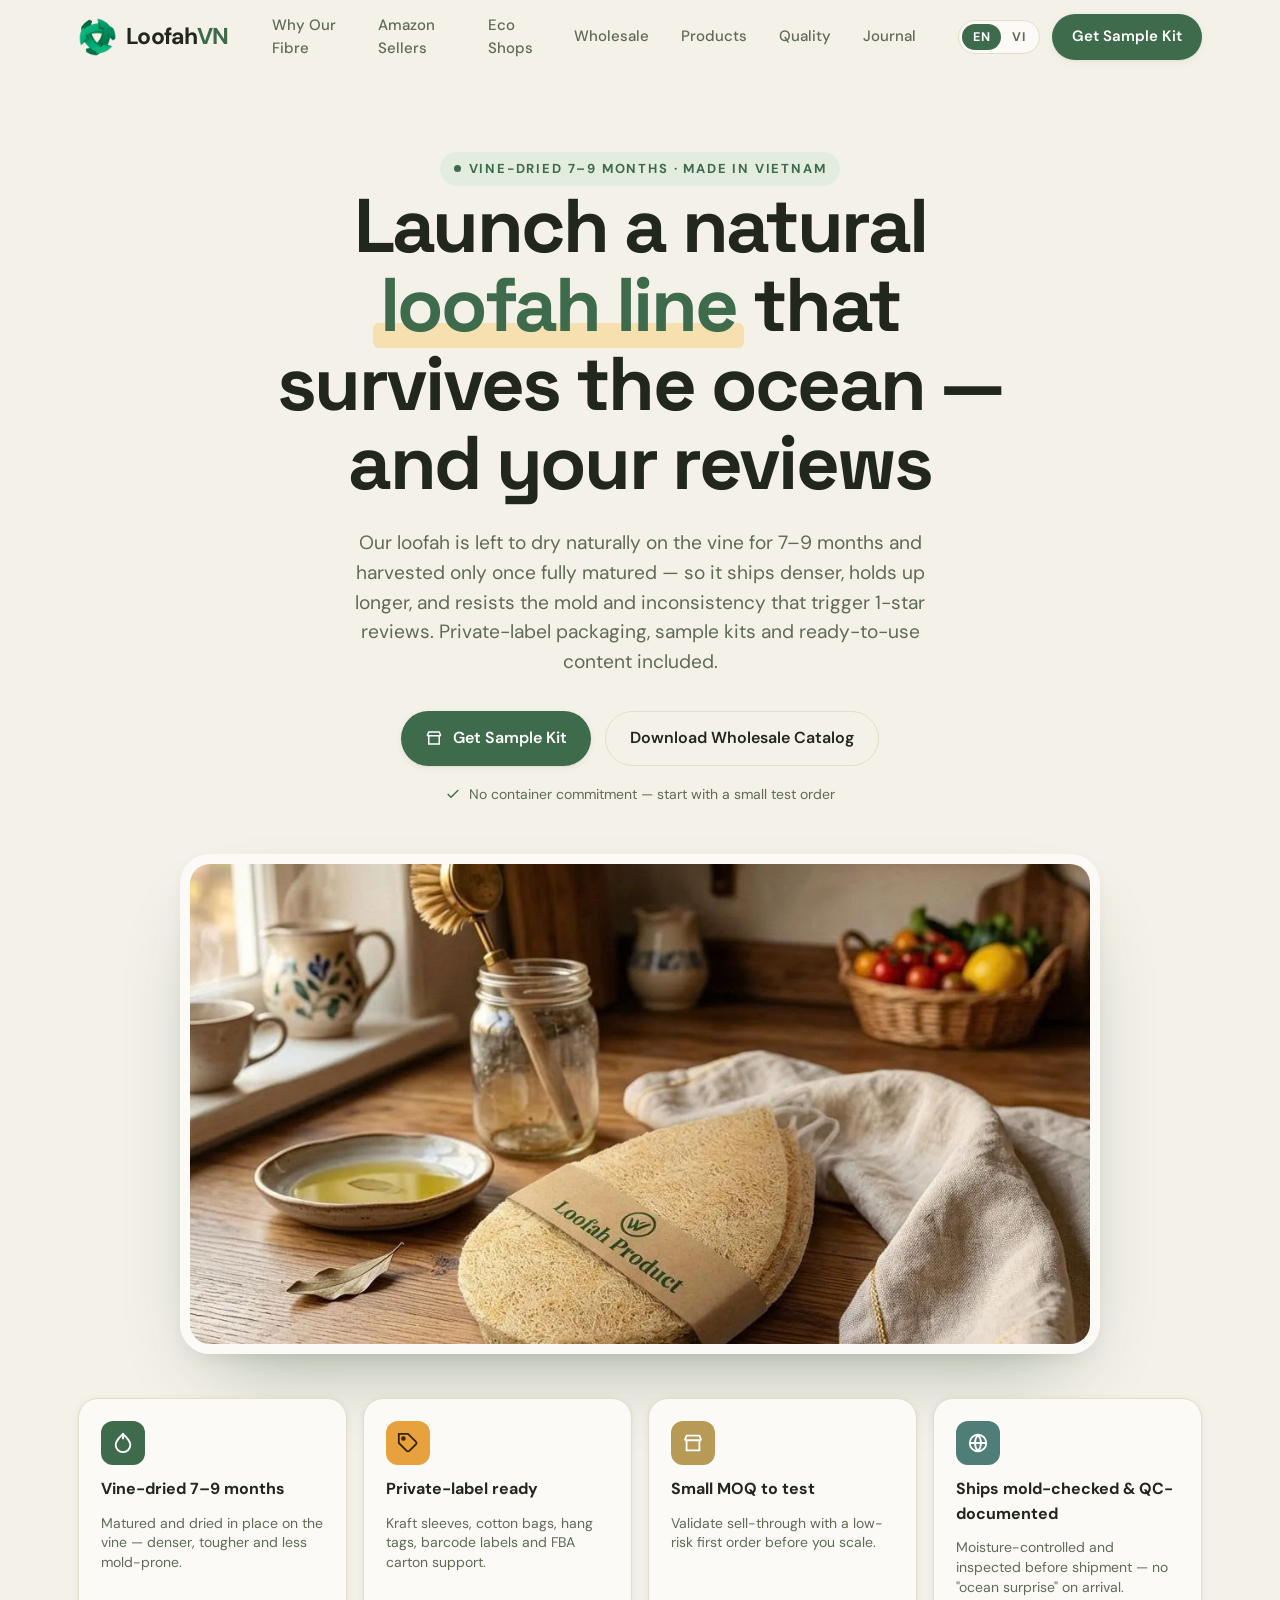
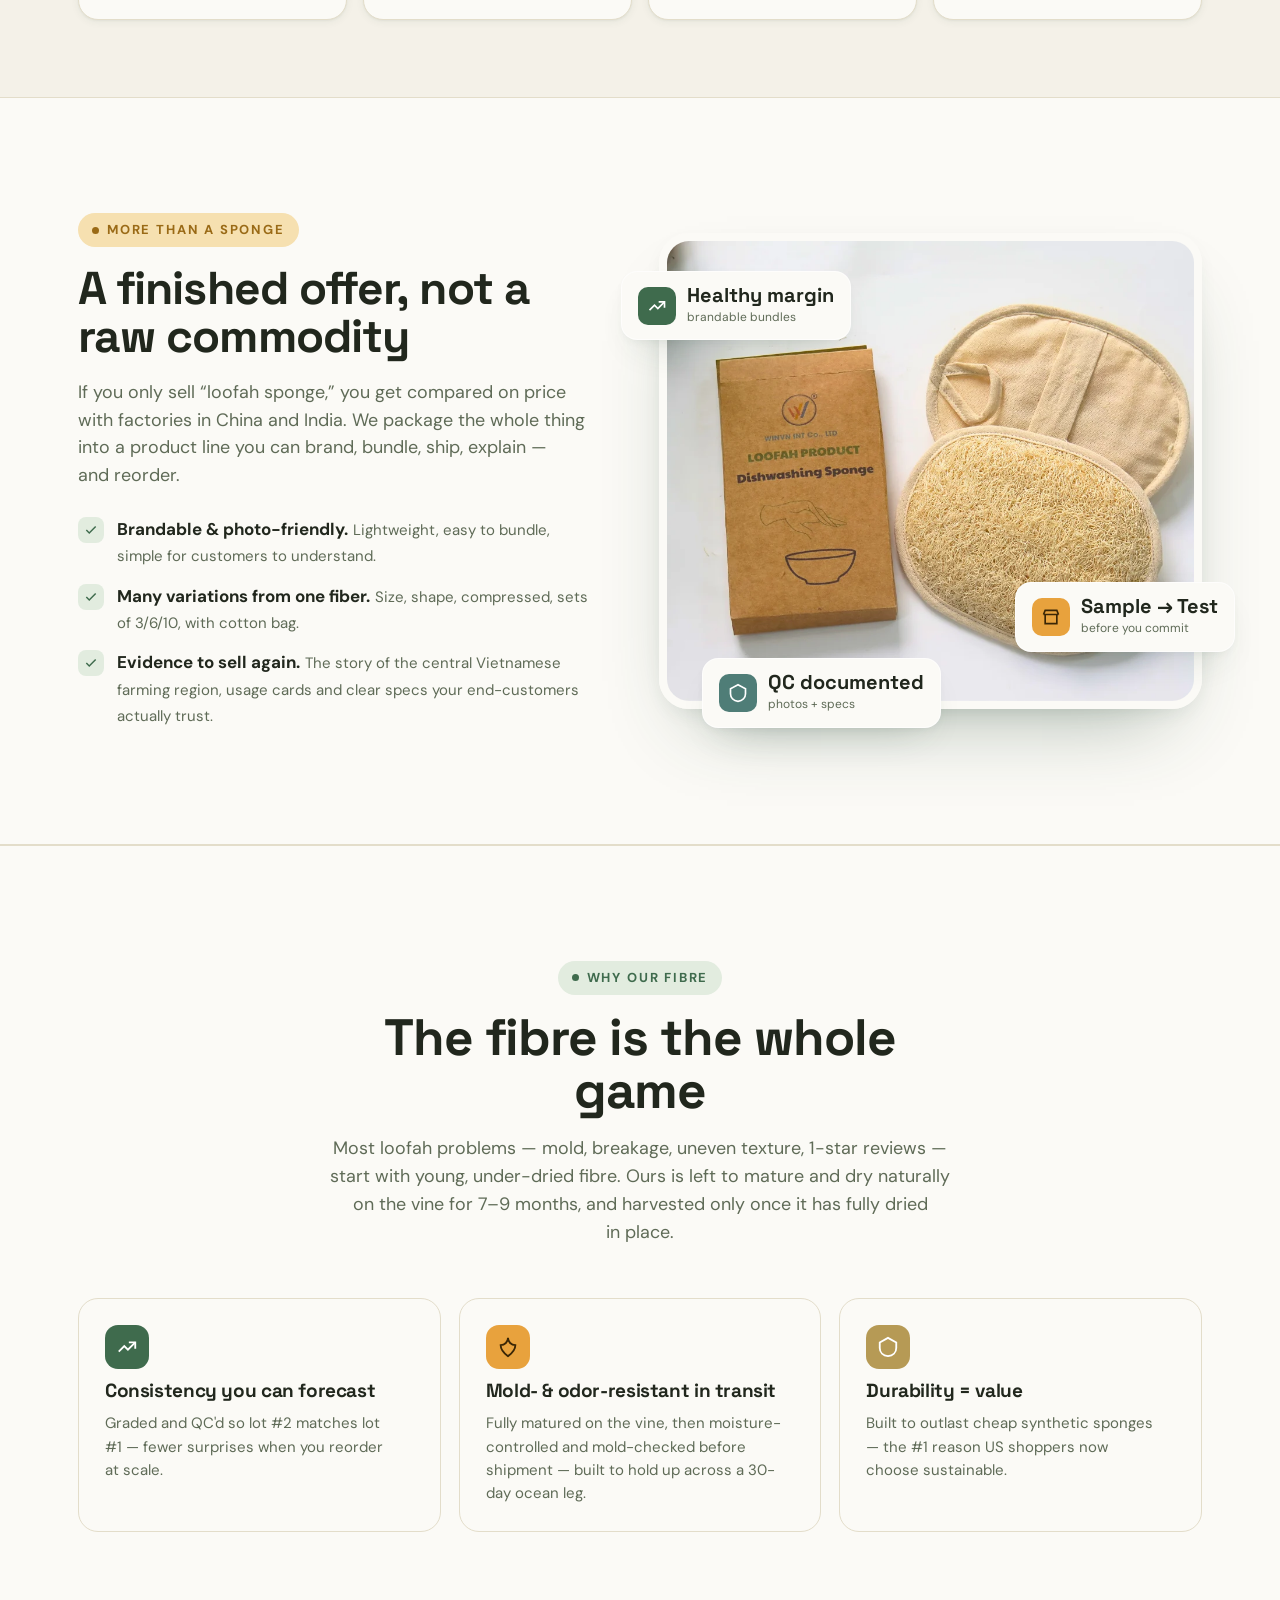
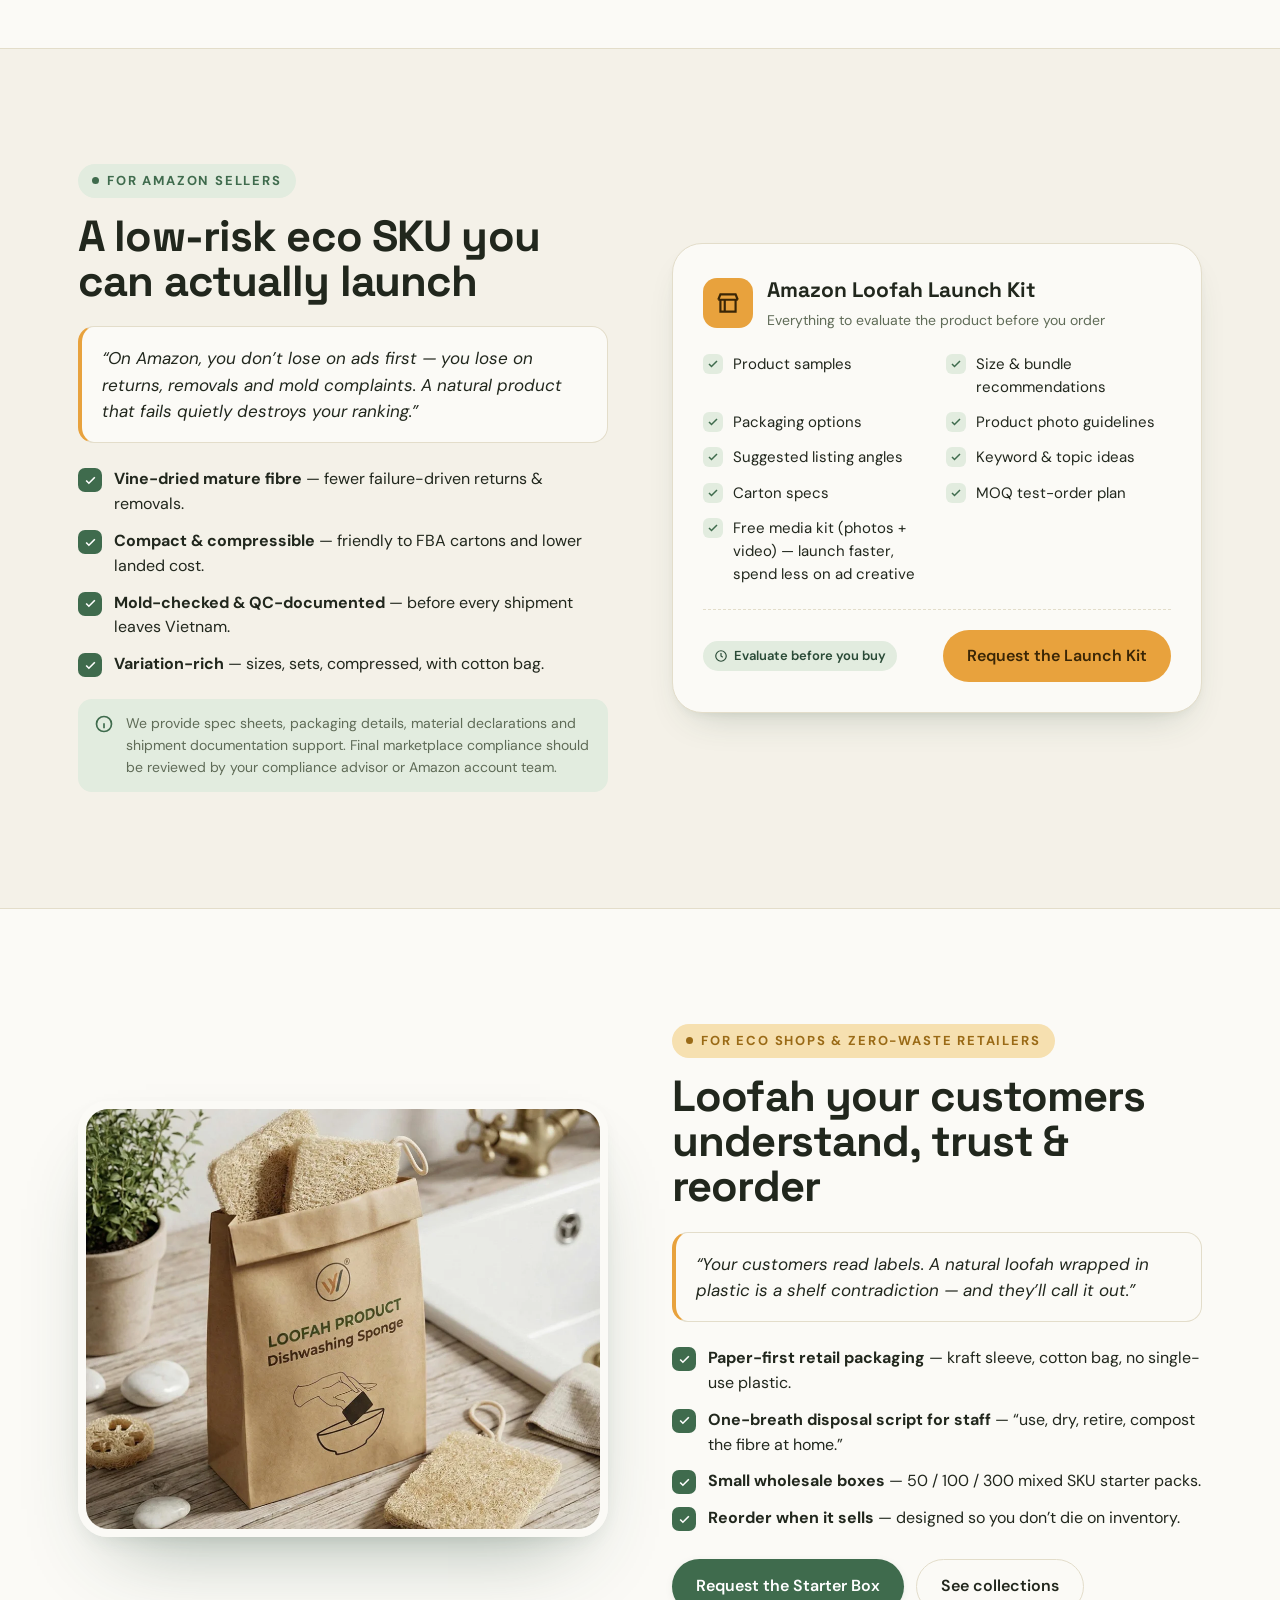
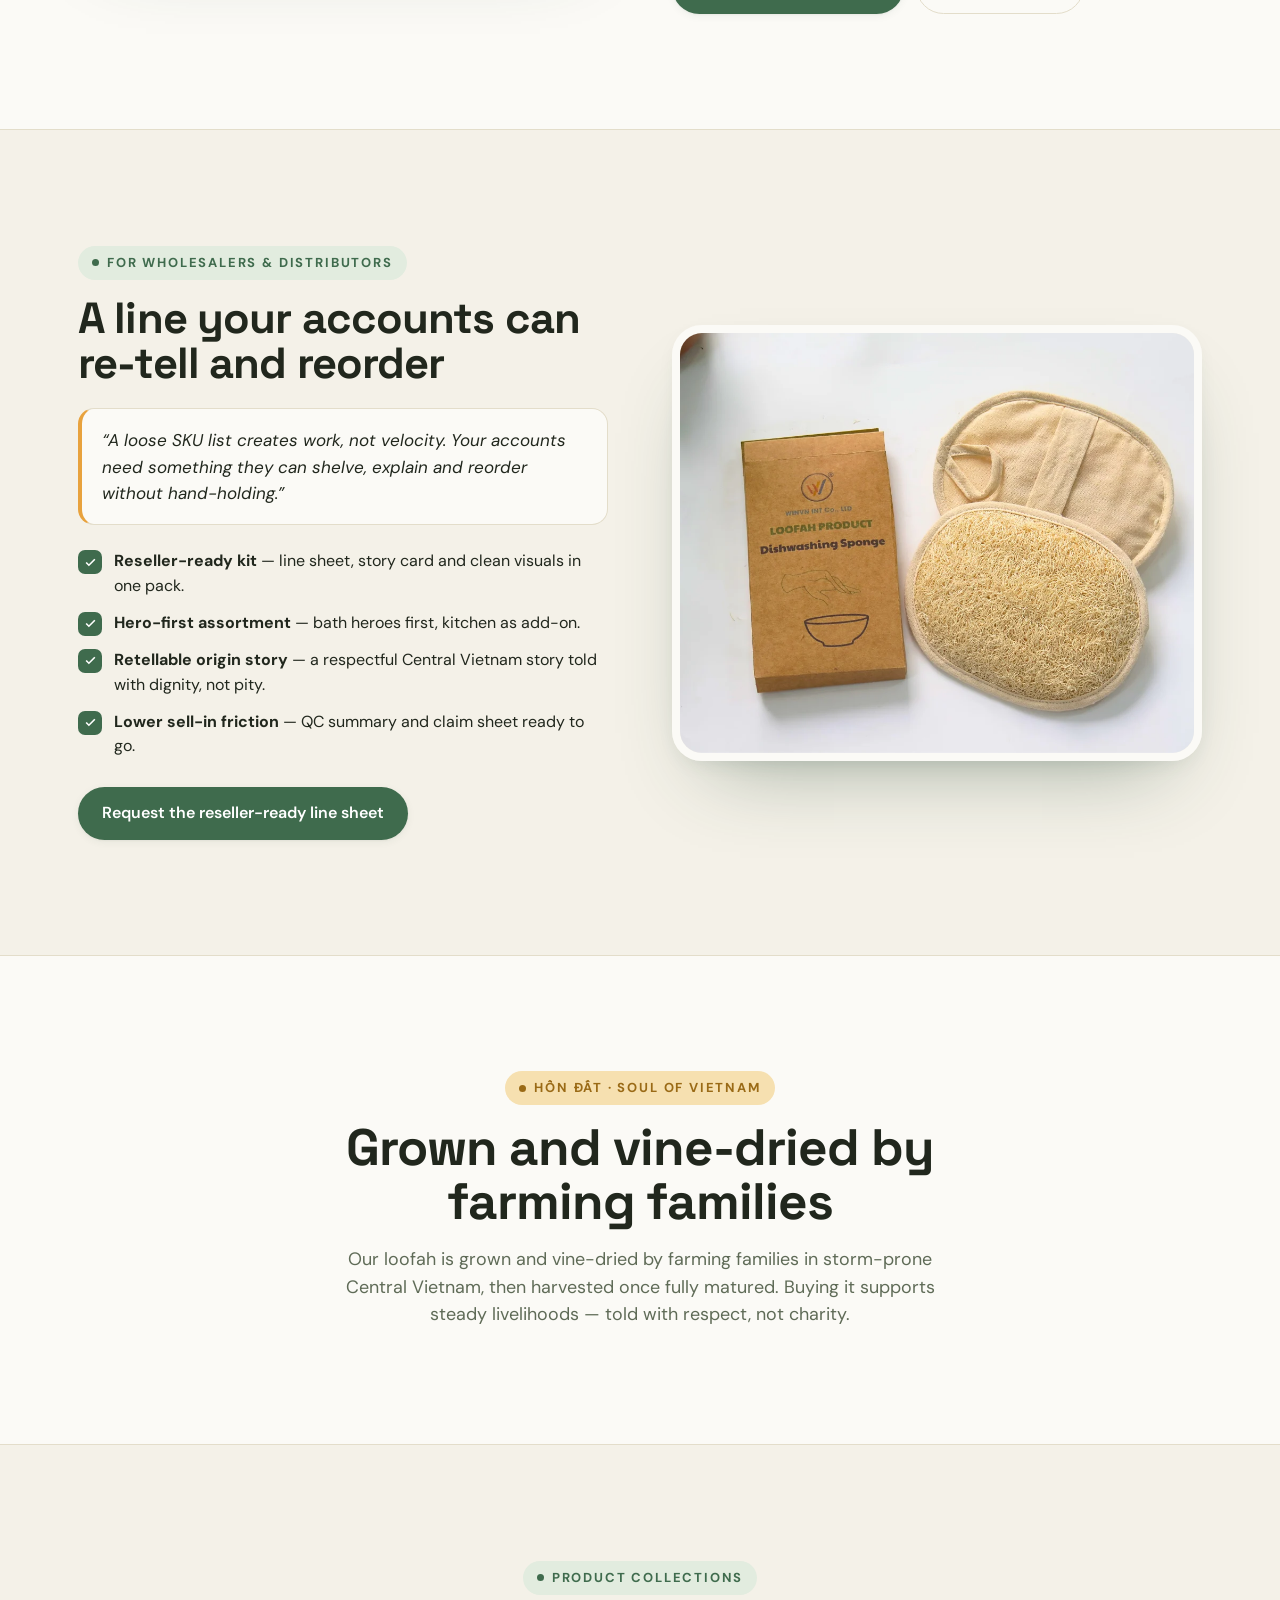
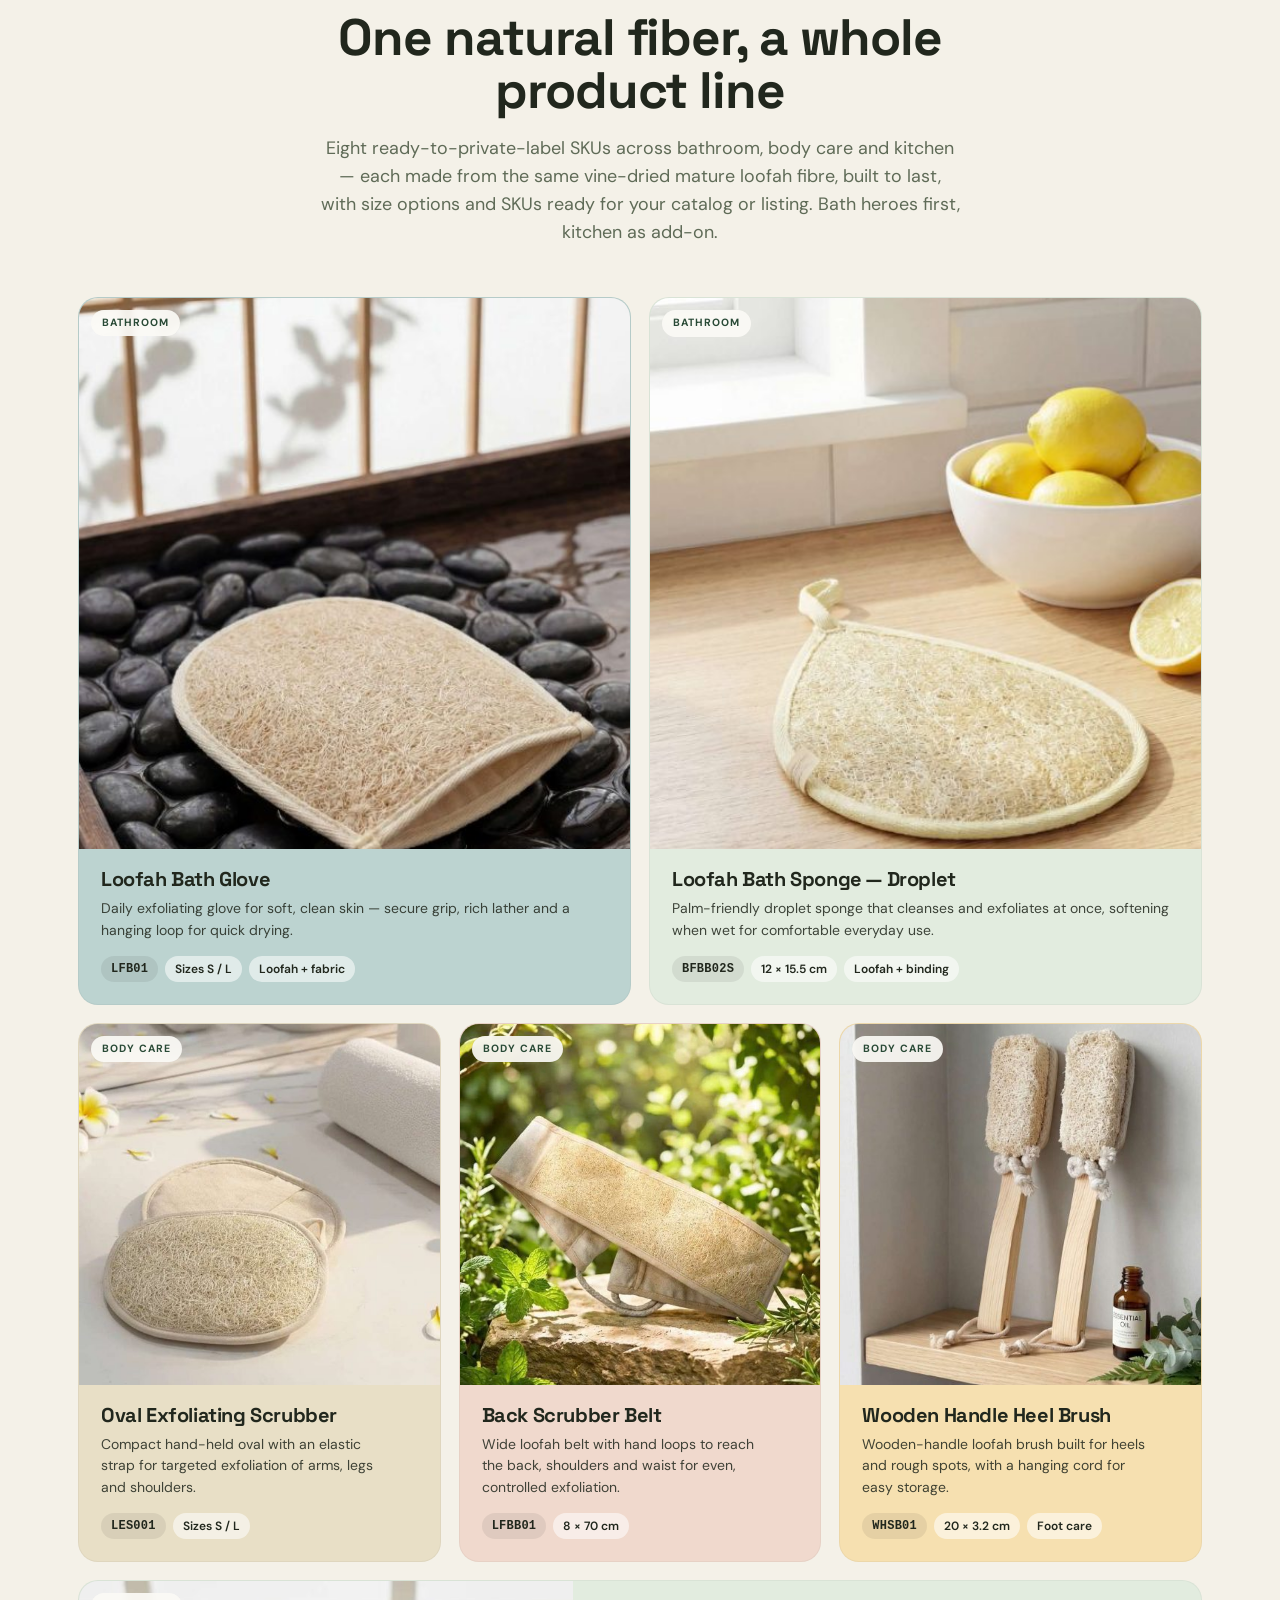
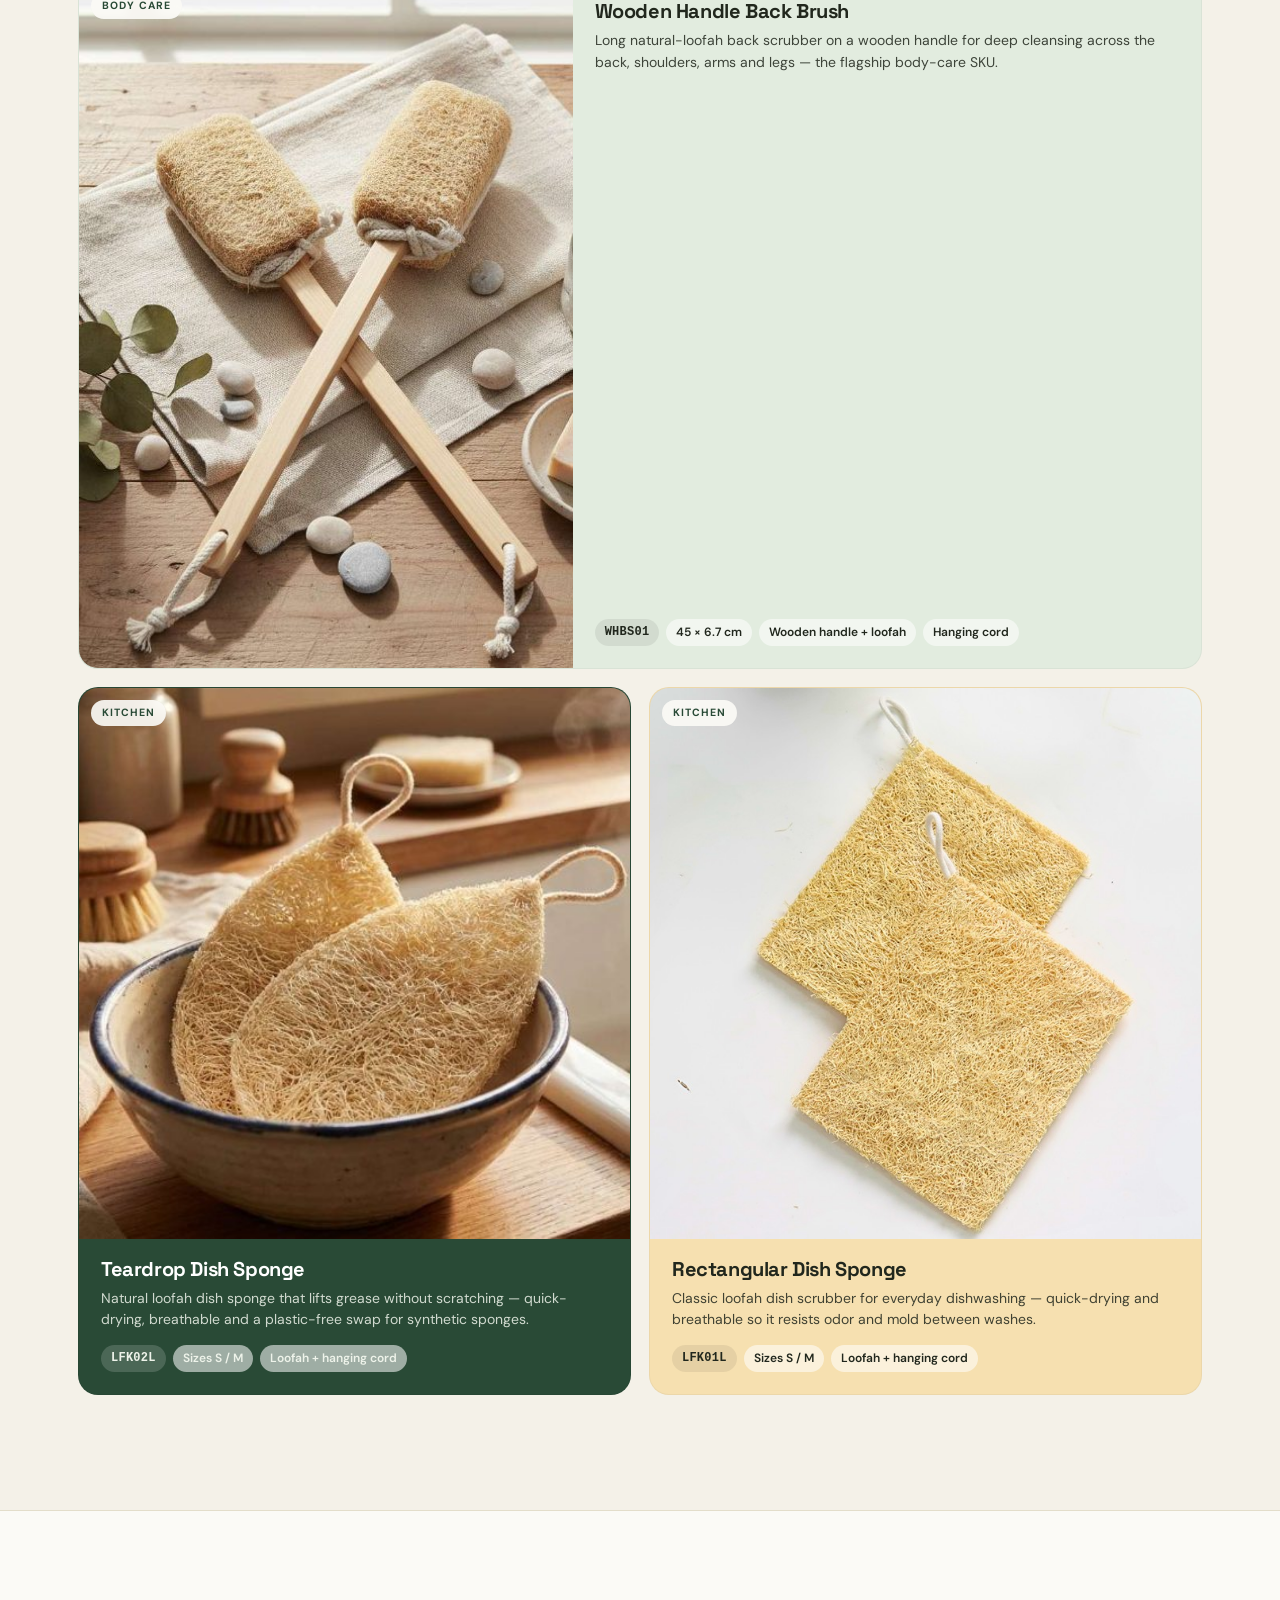
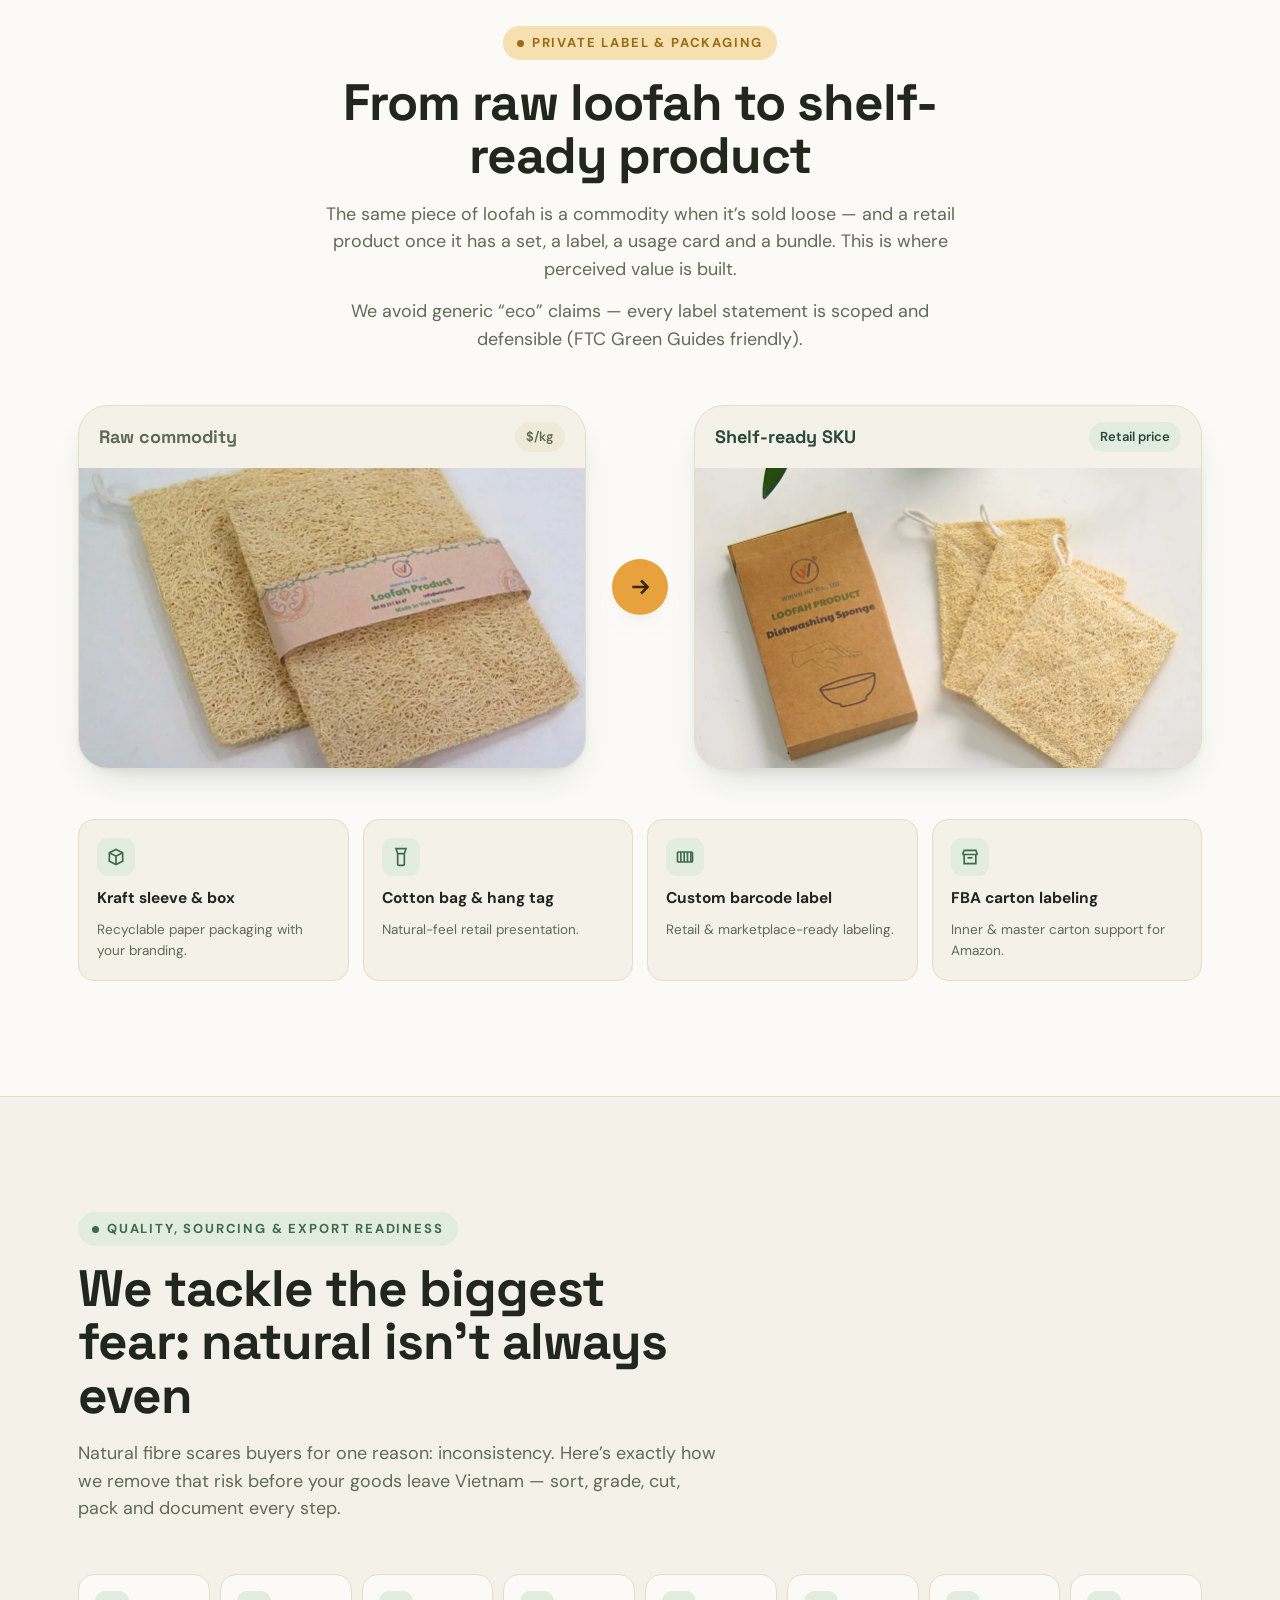
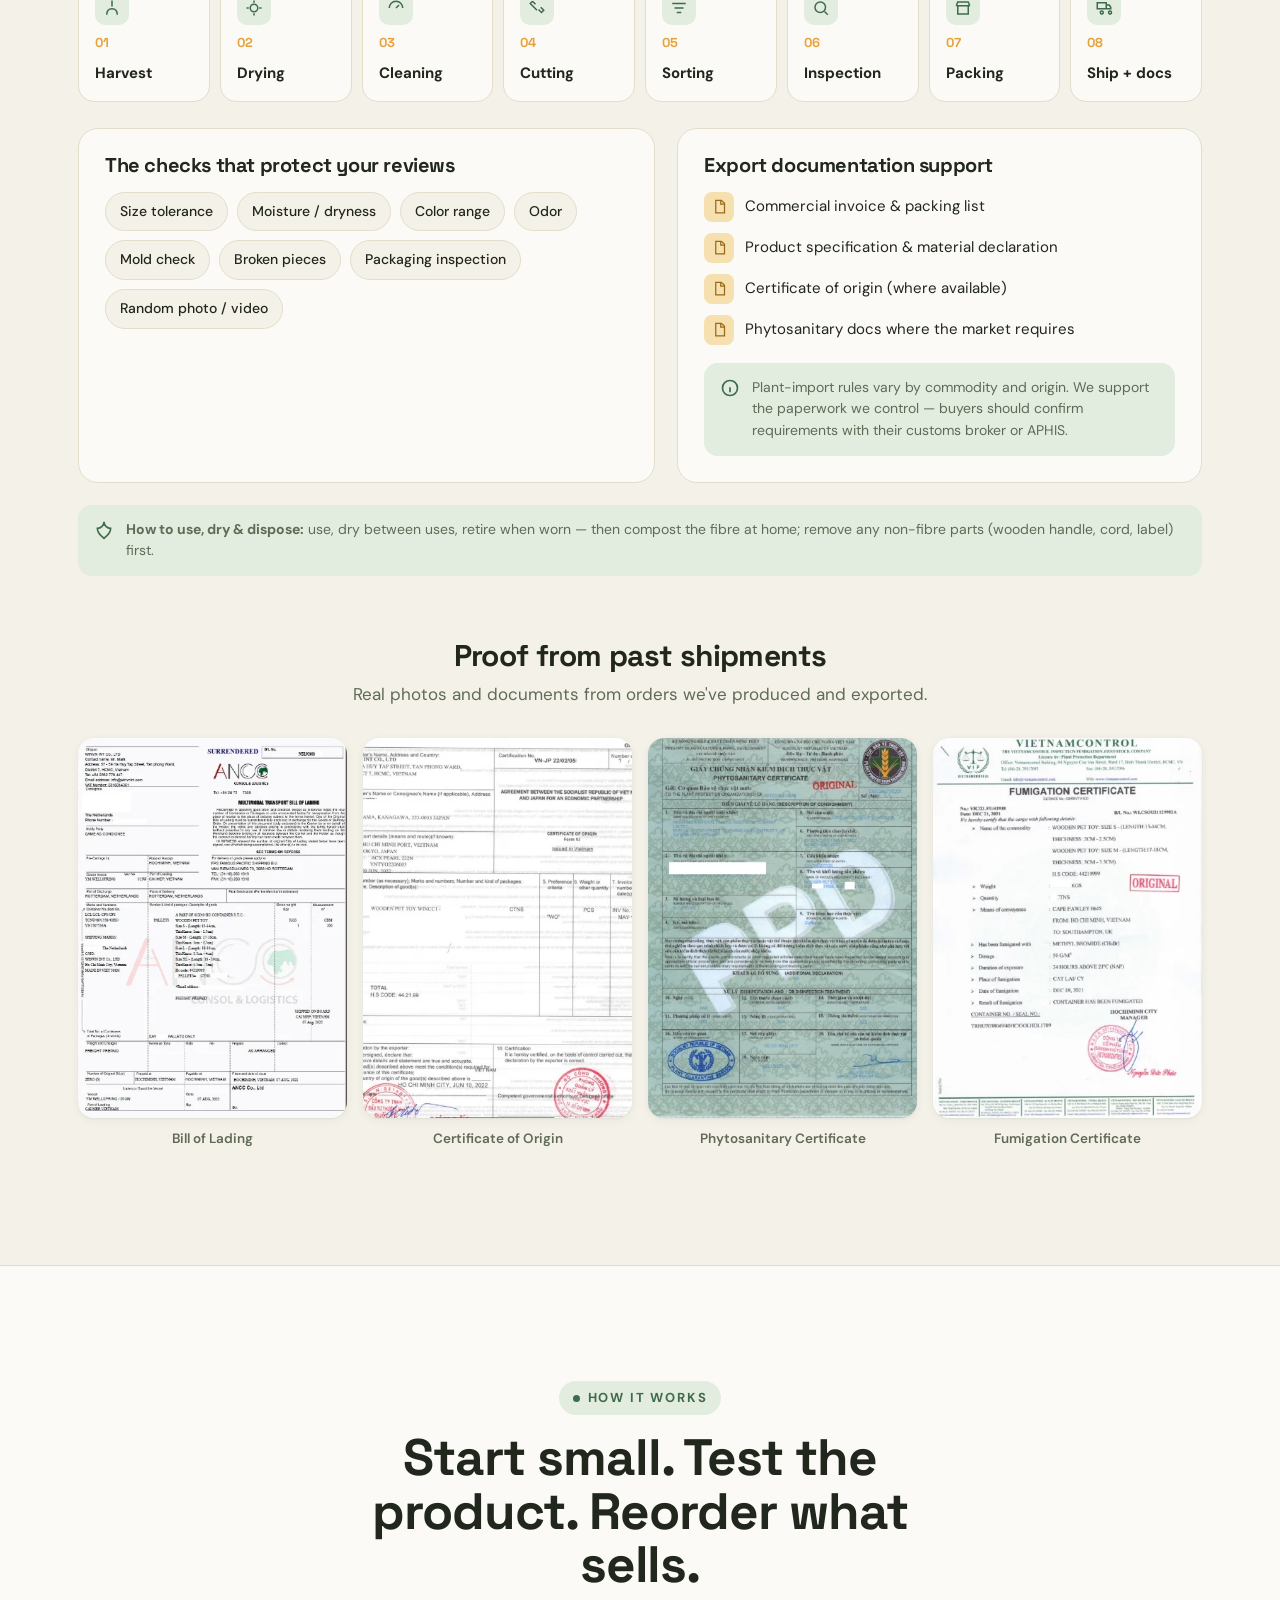
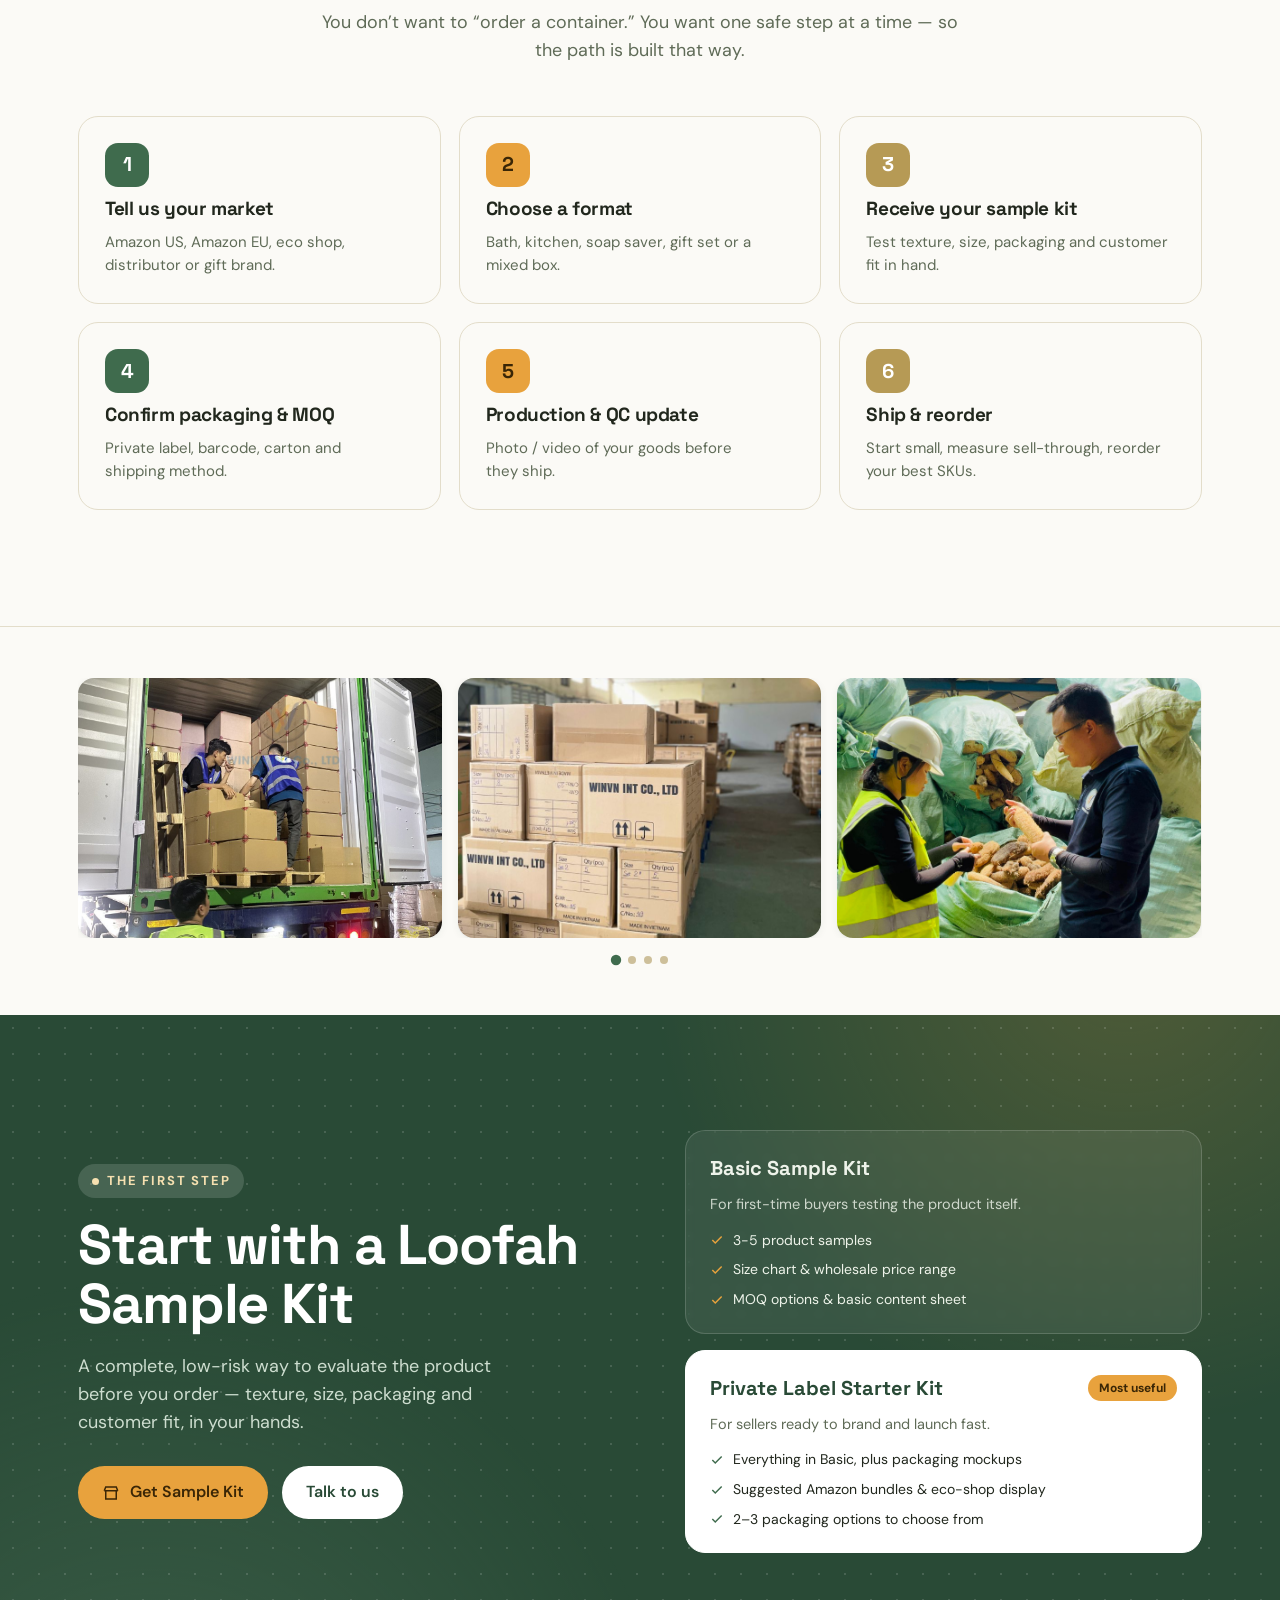
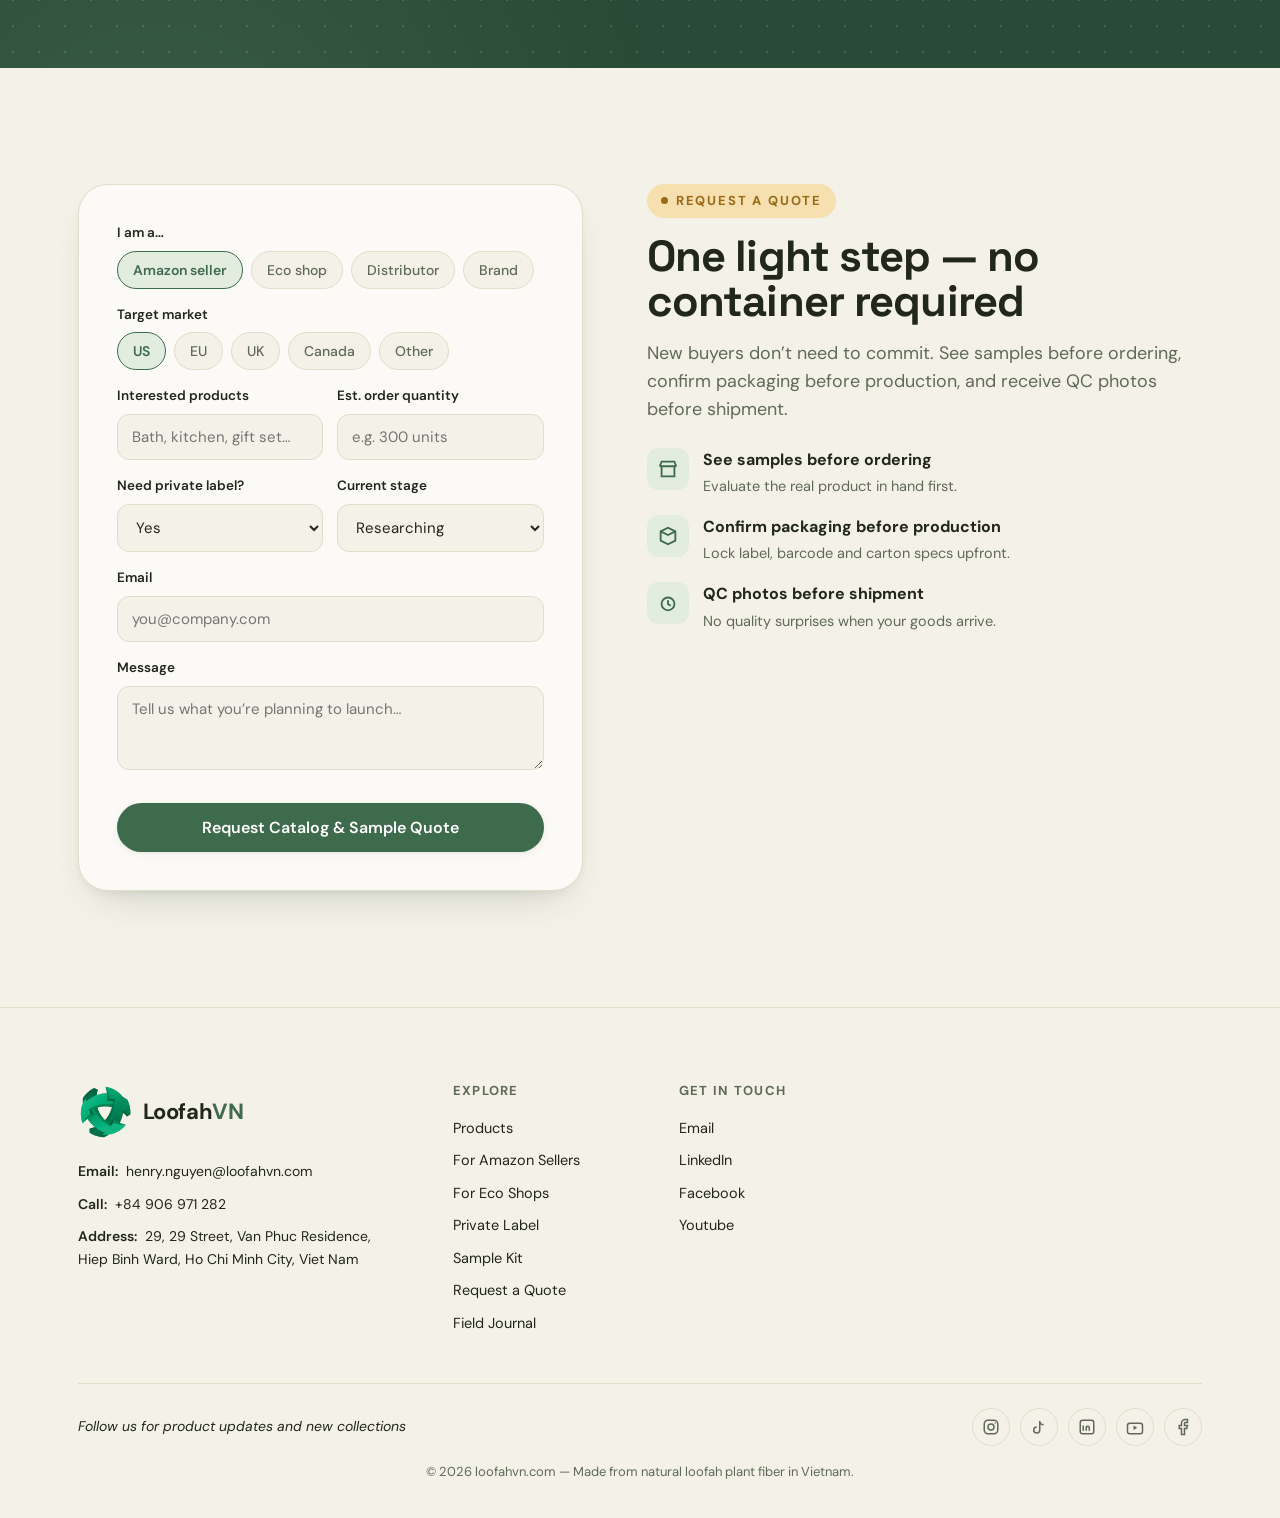
==== commit 827d2a68: "Web copy update v2: US-first positioning, vine-dried 7-9 months proof - SEO head: US-first title/met" ====
--- a/index.html
+++ b/index.html
@@ -1,1023 +1,1154 @@
-<!DOCTYPE html>
-<html lang="en">
-
-<head>
-  <meta charset="UTF-8" />
-  <meta name="viewport" content="width=device-width, initial-scale=1.0" />
-  <title>LoofahVN — Natural Loofah Products for Amazon Sellers & Eco Shops</title>
-
-  <!-- ============================ SEO ============================ -->
-  <meta name="description"
-    content="Private-label natural loofah products for Amazon sellers and eco shops — export-ready bath, body-care and kitchen SKUs from Vietnam, with sample kits, small MOQ, custom packaging and QC documentation." />
-  <meta name="keywords"
-    content="natural loofah, loofah sponge, private label loofah, wholesale loofah, loofah supplier Vietnam, bath sponge, kitchen scrubber, eco-friendly sponge, plastic-free, Amazon FBA loofah, zero-waste bath, loofah manufacturer" />
-  <meta name="author" content="loofahvn.com" />
-  <meta name="robots" content="index, follow, max-image-preview:large" />
-  <meta name="theme-color" content="#3f6b4d" />
-  <link rel="canonical" href="https://loofahvn.com/" />
-  <link rel="apple-touch-icon" sizes="180x180" href="/apple-touch-icon.png">
-  <link rel="icon" type="image/png" sizes="32x32" href="/favicon-32x32.png">
-  <link rel="icon" type="image/png" sizes="16x16" href="/favicon-16x16.png">
-  <link rel="manifest" href="/site.webmanifest">
-  <!-- <link rel="icon" href="data:image/svg+xml,<svg xmlns='http://www.w3.org/2000/svg' viewBox='0 0 32 32'><rect width='32' height='32' rx='8' fill='%233f6b4d'/><g fill='%23e8a23d'><circle cx='10' cy='10' r='1.7'/><circle cx='16' cy='10' r='1.7'/><circle cx='22' cy='10' r='1.7'/><circle cx='10' cy='16' r='1.7'/><circle cx='16' cy='16' r='1.7'/><circle cx='22' cy='16' r='1.7'/><circle cx='10' cy='22' r='1.7'/><circle cx='16' cy='22' r='1.7'/><circle cx='22' cy='22' r='1.7'/></g></svg>" /> -->
-
-  <!-- Open Graph -->
-  <meta property="og:type" content="website" />
-  <meta property="og:site_name" content="LoofahVN" />
-  <meta property="og:title" content="LoofahVN — Private-Label Natural Loofah Products" />
-  <meta property="og:description"
-    content="Export-ready natural loofah products for Amazon sellers and eco shops — sample kits, small MOQ, private-label packaging and QC documentation, made in Vietnam." />
-  <meta property="og:url" content="https://loofahvn.com/" />
-  <meta property="og:image" content="https://loofahvn.com/og-image.jpg" />
-  <meta property="og:image:width" content="1200" />
-  <meta property="og:image:height" content="630" />
-  <meta property="og:image:alt" content="LoofahVN — private-label natural loofah products, export-ready from Vietnam" />
-  <meta property="og:locale" content="en_US" />
-  <meta property="og:locale:alternate" content="vi_VN" />
-
-  <!-- Twitter Card -->
-  <meta name="twitter:card" content="summary_large_image" />
-  <meta name="twitter:title" content="LoofahVN — Private-Label Natural Loofah Products" />
-  <meta name="twitter:description"
-    content="Export-ready natural loofah products for Amazon sellers and eco shops — sample kits, small MOQ, private-label packaging, made in Vietnam." />
-  <meta name="twitter:image" content="https://loofahvn.com/og-image.jpg" />
-
-  <!-- Structured data -->
-  <script type="application/ld+json">
-{
-  "@context": "https://schema.org",
-  "@type": "Organization",
-  "name": "LoofahVN",
-  "url": "https://loofahvn.com/",
-  "logo": "https://loofahvn.com/og-image.jpg",
-  "image": "https://loofahvn.com/og-image.jpg",
-  "description": "Private-label natural loofah products for Amazon sellers and eco shops — export-ready bath, body-care and kitchen SKUs from Vietnam.",
-  "email": "henry.nguyen@loofahvn.com",
-  "address": { "@type": "PostalAddress", "addressCountry": "VN" },
-  "areaServed": ["US", "EU", "UK", "CA"],
-  "knowsAbout": ["natural loofah", "private label", "wholesale export", "eco-friendly bath and kitchen products"]
-}
-</script>
-
-  <link rel="preconnect" href="https://fonts.googleapis.com" />
-  <link rel="preconnect" href="https://fonts.gstatic.com" crossorigin />
-  <link
-    href="https://fonts.googleapis.com/css2?family=Space+Grotesk:wght@500;600;700&family=DM+Sans:wght@400;500;600;700&display=swap"
-    rel="stylesheet" />
-  <link rel="stylesheet" href="styles.css" />
-</head>
-
-<body class="hero-stacked">
-
-  <!-- ============================ HEADER ============================ -->
-  <header class="site-header" id="header">
-    <div class="wrap nav">
-      <a class="logo" href="#top">
-        <img src="images/main-logo.png" alt="LoofahVN" style="height:40px;"><span>Loofah<span style="color:var(--green);">VN</span></span>
-      </a>
-      <nav class="nav-links">
-        <a href="#amazon">Amazon Sellers</a>
-        <a href="#eco">Eco Shops</a>
-        <a href="#collections">Products</a>
-        <a href="#private-label">Private Label</a>
-        <a href="#quality">Quality</a>
-        <a href="blog.html">Journal</a>
-      </nav>
-      <div class="nav-right">
-        <button class="lang-toggle" aria-label="Switch language English / Vietnamese" data-no-i18n>
-          <span data-lang="en" class="on">EN</span>
-          <span data-lang="vi">VI</span>
-        </button>
-        <a class="btn btn-primary" href="#sample-kit">Get Sample Kit</a>
-        <button class="menu-toggle" id="menuToggle" aria-label="Menu" aria-expanded="false" aria-controls="mobileMenu">
-          <svg class="ic-open" width="22" height="22" viewBox="0 0 24 24" fill="none" stroke="currentColor"
-            stroke-width="2">
-            <path d="M3 6h18M3 12h18M3 18h18" />
-          </svg>
-          <svg class="ic-close" width="22" height="22" viewBox="0 0 24 24" fill="none" stroke="currentColor"
-            stroke-width="2">
-            <path d="M6 6l12 12M18 6 6 18" />
-          </svg>
-        </button>
-      </div>
-    </div>
-    <!-- mobile dropdown -->
-    <div class="mobile-menu" id="mobileMenu">
-      <div class="mm-inner wrap">
-        <!-- <div class="mm-lang" data-no-i18n>
-          <span>Ngôn ngữ · Language</span>
-          <button class="lang-toggle" aria-label="Switch language English / Vietnamese">
-            <span data-lang="en" class="on">EN</span>
-            <span data-lang="vi">VI</span>
-          </button>
-        </div> -->
-        <nav class="mobile-links">
-          <a href="#amazon">Amazon Sellers <svg width="16" height="16" viewBox="0 0 24 24" fill="none"
-              stroke="currentColor" stroke-width="2">
-              <path d="M9 18l6-6-6-6" />
-            </svg></a>
-          <a href="#eco">Eco Shops <svg width="16" height="16" viewBox="0 0 24 24" fill="none" stroke="currentColor"
-              stroke-width="2">
-              <path d="M9 18l6-6-6-6" />
-            </svg></a>
-          <a href="#collections">Products <svg width="16" height="16" viewBox="0 0 24 24" fill="none"
-              stroke="currentColor" stroke-width="2">
-              <path d="M9 18l6-6-6-6" />
-            </svg></a>
-          <a href="#private-label">Private Label <svg width="16" height="16" viewBox="0 0 24 24" fill="none"
-              stroke="currentColor" stroke-width="2">
-              <path d="M9 18l6-6-6-6" />
-            </svg></a>
-          <a href="#quality">Quality <svg width="16" height="16" viewBox="0 0 24 24" fill="none" stroke="currentColor"
-              stroke-width="2">
-              <path d="M9 18l6-6-6-6" />
-            </svg></a>
-          <a href="blog.html">Journal <svg width="16" height="16" viewBox="0 0 24 24" fill="none" stroke="currentColor"
-              stroke-width="2">
-              <path d="M9 18l6-6-6-6" />
-            </svg></a>
-        </nav>
-        <div class="mobile-cta">
-          <a class="btn btn-primary" href="#sample-kit">Get Sample Kit</a>
-        </div>
-      </div>
-    </div>
-  </header>
-
-  <main id="top">
-
-    <!-- ============================ HERO ============================ -->
-    <section class="hero">
-      <div class="wrap hero-inner">
-
-        <div class="hero-center">
-          <div class="hero-copy">
-            <span class="eyebrow"><span class="dot"></span>Private label · Made in Vietnam</span>
-            <h1>Launch your natural <span class="hl">loofah line</span> without starting from zero</h1>
-            <p class="hero-sub">Export-ready natural loofah sponges for Amazon sellers and eco retailers — with
-              private-label packaging, sample kits, wholesale support, and content assets to help you test fast.</p>
-            <div class="hero-cta">
-              <a class="btn btn-primary" href="#sample-kit">
-                <svg viewBox="0 0 24 24" fill="none" stroke="currentColor" stroke-width="2">
-                  <path d="M3 9h18M3 9l2-5h14l2 5M5 9v11h14V9" />
-                </svg>
-                Get Sample Kit
-              </a>
-              <a class="btn btn-ghost" href="#rfq">Download Wholesale Catalog</a>
-            </div>
-            <span class="hero-note">
-              <svg width="16" height="16" viewBox="0 0 24 24" fill="none" stroke="var(--green)" stroke-width="2">
-                <path d="M20 6 9 17l-5-5" />
-              </svg>
-              No container commitment — start with a small test order
-            </span>
-          </div>
-        </div>
-
-        <!-- stacked-layout visual -->
-        <div class="hero-stacked-visual">
-          <div class="frame"><img src="images/hero-stacked-photo.webp"
-              alt="Natural loofah collection laid out on a cream backdrop" /></div>
-        </div>
-
-        <!-- trust badges -->
-        <div class="trust">
-          <div class="trust-item">
-            <span class="ico" style="background:var(--green)">
-              <svg width="22" height="22" viewBox="0 0 24 24" fill="none" stroke="currentColor" stroke-width="2">
-                <path d="M12 2v6M12 22a8 8 0 0 0 8-8c0-4-3-7-8-12C7 7 4 10 4 14a8 8 0 0 0 8 8Z" />
-              </svg>
-            </span>
-            <b>Natural plant fiber</b>
-            <span>Made from dried loofah plant — a plastic-free alternative to synthetic sponges.</span>
-          </div>
-          <div class="trust-item">
-            <span class="ico" style="background:var(--amber)">
-              <svg width="22" height="22" viewBox="0 0 24 24" fill="none" stroke="#3a2606" stroke-width="2">
-                <path d="M20.59 13.41 13.42 20.6a2 2 0 0 1-2.83 0L2 12V2h10l8.59 8.59a2 2 0 0 1 0 2.82Z" />
-                <circle cx="7" cy="7" r="1.5" fill="#3a2606" />
-              </svg>
-            </span>
-            <b>Private-label ready</b>
-            <span>Kraft sleeves, cotton bags, hang tags, barcode labels and FBA carton support.</span>
-          </div>
-          <div class="trust-item">
-            <span class="ico" style="background:#b69a55">
-              <svg width="22" height="22" viewBox="0 0 24 24" fill="none" stroke="#fff" stroke-width="2">
-                <path d="M3 9h18M3 9l2-5h14l2 5M5 9v11h14V9" />
-              </svg>
-            </span>
-            <b>Small MOQ to test</b>
-            <span>Validate sell-through with a low-risk first order before you scale.</span>
-          </div>
-          <div class="trust-item">
-            <span class="ico" style="background:#4f7d77">
-              <svg width="22" height="22" viewBox="0 0 24 24" fill="none" stroke="#fff" stroke-width="2">
-                <circle cx="12" cy="12" r="9" />
-                <path d="M3 12h18M12 3a14 14 0 0 1 0 18M12 3a14 14 0 0 0 0 18" />
-              </svg>
-            </span>
-            <b>US / EU export support</b>
-            <span>Spec sheets, material declarations, packing lists and QC photos before shipment.</span>
-          </div>
-        </div>
-      </div>
-    </section>
-
-    <!-- ============================ PRODUCT SHOWCASE ============================ -->
-    <section class="section showcase">
-      <div class="wrap showcase-grid">
-        <div class="showcase-copy">
-          <span class="eyebrow amber"><span class="dot"></span>More than a sponge</span>
-          <h2>A finished offer, not a raw commodity</h2>
-          <p class="lead">If you only sell “loofah sponge,” you get compared on price with factories in China and India.
-            We package the whole thing into a product line you can brand, bundle, ship, explain — and reorder.</p>
-          <div class="showcase-list">
-            <div class="row">
-              <span class="bullet"><svg width="14" height="14" viewBox="0 0 24 24" fill="none" stroke="currentColor"
-                  stroke-width="2.5">
-                  <path d="M20 6 9 17l-5-5" />
-                </svg></span>
-              <div><b>Brandable & photo-friendly.</b> <span class="sub">Lightweight, easy to bundle, simple for
-                  customers to understand.</span></div>
-            </div>
-            <div class="row">
-              <span class="bullet"><svg width="14" height="14" viewBox="0 0 24 24" fill="none" stroke="currentColor"
-                  stroke-width="2.5">
-                  <path d="M20 6 9 17l-5-5" />
-                </svg></span>
-              <div><b>Many variations from one fiber.</b> <span class="sub">Size, shape, compressed, sets of 3/6/10,
-                  with cotton bag.</span></div>
-            </div>
-            <div class="row">
-              <span class="bullet"><svg width="14" height="14" viewBox="0 0 24 24" fill="none" stroke="currentColor"
-                  stroke-width="2.5">
-                  <path d="M20 6 9 17l-5-5" />
-                </svg></span>
-              <div><b>Evidence to sell again.</b> <span class="sub">The story of the central Vietnamese farming region,
-                  usage cards and clear specs your end-customers actually trust.</span></div>
-            </div>
-          </div>
-        </div>
-
-        <div class="showcase-visual">
-          <div class="hero-photo"><img src="images/showcase-main.webp" alt="Styled natural loofah set on cream" /></div>
-          <div class="stat-float s1">
-            <span class="ico" style="background:var(--green)"><svg width="20" height="20" viewBox="0 0 24 24"
-                fill="none" stroke="#fff" stroke-width="2">
-                <path d="M3 17l6-6 4 4 8-8" />
-                <path d="M14 7h7v7" />
-              </svg></span>
-            <div>
-              <div class="num">Healthy margin</div>
-              <div class="lbl">brandable bundles</div>
-            </div>
-          </div>
-          <div class="stat-float s2">
-            <span class="ico" style="background:var(--amber)"><svg width="20" height="20" viewBox="0 0 24 24"
-                fill="none" stroke="#3a2606" stroke-width="2">
-                <path d="M3 9h18M3 9l2-5h14l2 5M5 9v11h14V9" />
-              </svg></span>
-            <div>
-              <div class="num">Sample → Test</div>
-              <div class="lbl">before you commit</div>
-            </div>
-          </div>
-          <div class="stat-float s3">
-            <span class="ico" style="background:#4f7d77"><svg width="20" height="20" viewBox="0 0 24 24" fill="none"
-                stroke="#fff" stroke-width="2">
-                <path d="M12 2 3 7v6c0 5 3.8 8.5 9 9 5.2-.5 9-4 9-9V7l-9-5Z" />
-              </svg></span>
-            <div>
-              <div class="num">QC documented</div>
-              <div class="lbl">photos + specs</div>
-            </div>
-          </div>
-        </div>
-      </div>
-    </section>
-
-    <!-- ============================ FOR AMAZON SELLERS ============================ -->
-    <section class="section" id="amazon">
-      <div class="wrap audience">
-        <div class="aud-copy">
-          <span class="eyebrow"><span class="dot"></span>For Amazon Sellers</span>
-          <h2>A low-risk eco SKU you can actually launch</h2>
-          <div class="pain">“You don’t need another random product. You need one that’s lightweight, easy to bundle,
-            brandable, photo-friendly, and simple enough for customers to understand.”</div>
-          <div class="aud-why">
-            <div class="row"><span class="check"><svg width="13" height="13" viewBox="0 0 24 24" fill="none"
-                  stroke="currentColor" stroke-width="3">
-                  <path d="M20 6 9 17l-5-5" />
-                </svg></span><span><b>Light & easy to ship</b> — friendly for FBA cartons and packaging.</span></div>
-            <div class="row"><span class="check"><svg width="13" height="13" viewBox="0 0 24 24" fill="none"
-                  stroke="currentColor" stroke-width="3">
-                  <path d="M20 6 9 17l-5-5" />
-                </svg></span><span><b>Easy to bundle</b> — body sponge, kitchen scrubber, soap pouch, gift set.</span>
-            </div>
-            <div class="row"><span class="check"><svg width="13" height="13" viewBox="0 0 24 24" fill="none"
-                  stroke="currentColor" stroke-width="3">
-                  <path d="M20 6 9 17l-5-5" />
-                </svg></span><span><b>On-trend</b> — fits the shift away from plastic in bath & kitchen.</span></div>
-            <div class="row"><span class="check"><svg width="13" height="13" viewBox="0 0 24 24" fill="none"
-                  stroke="currentColor" stroke-width="3">
-                  <path d="M20 6 9 17l-5-5" />
-                </svg></span><span><b>Variation-rich</b> — sizes, sets, compressed, with soap, with cotton bag.</span>
-            </div>
-          </div>
-          <div class="note">
-            <span class="ico"><svg width="20" height="20" viewBox="0 0 24 24" fill="none" stroke="currentColor"
-                stroke-width="2">
-                <circle cx="12" cy="12" r="9" />
-                <path d="M12 8h.01M11 12h1v4h1" />
-              </svg></span>
-            <span>We provide spec sheets, packaging details, material declarations and shipment documentation support.
-              Final marketplace compliance should be reviewed by your compliance advisor or Amazon account team.</span>
-          </div>
-        </div>
-
-        <div class="aud-visual">
-          <div class="kit-card">
-            <div class="kit-head">
-              <span class="ico"><svg width="26" height="26" viewBox="0 0 24 24" fill="none" stroke="#3a2606"
-                  stroke-width="2">
-                  <path d="M3 9h18M3 9l2-5h14l2 5M5 9v11h14V9M9 9v11" />
-                </svg></span>
-              <div><b>Amazon Loofah Launch Kit</b><br /><span>Everything to evaluate the product before you order</span>
-              </div>
-            </div>
-            <div class="kit-list">
-              <div class="ki"><span class="d"><svg viewBox="0 0 24 24" fill="none" stroke="currentColor"
-                    stroke-width="3">
-                    <path d="M20 6 9 17l-5-5" />
-                  </svg></span>Product samples</div>
-              <div class="ki"><span class="d"><svg viewBox="0 0 24 24" fill="none" stroke="currentColor"
-                    stroke-width="3">
-                    <path d="M20 6 9 17l-5-5" />
-                  </svg></span>Size & bundle recommendations</div>
-              <div class="ki"><span class="d"><svg viewBox="0 0 24 24" fill="none" stroke="currentColor"
-                    stroke-width="3">
-                    <path d="M20 6 9 17l-5-5" />
-                  </svg></span>Packaging options</div>
-              <div class="ki"><span class="d"><svg viewBox="0 0 24 24" fill="none" stroke="currentColor"
-                    stroke-width="3">
-                    <path d="M20 6 9 17l-5-5" />
-                  </svg></span>Product photo guidelines</div>
-              <div class="ki"><span class="d"><svg viewBox="0 0 24 24" fill="none" stroke="currentColor"
-                    stroke-width="3">
-                    <path d="M20 6 9 17l-5-5" />
-                  </svg></span>Suggested listing angles</div>
-              <div class="ki"><span class="d"><svg viewBox="0 0 24 24" fill="none" stroke="currentColor"
-                    stroke-width="3">
-                    <path d="M20 6 9 17l-5-5" />
-                  </svg></span>Keyword & topic ideas</div>
-              <div class="ki"><span class="d"><svg viewBox="0 0 24 24" fill="none" stroke="currentColor"
-                    stroke-width="3">
-                    <path d="M20 6 9 17l-5-5" />
-                  </svg></span>Carton specs</div>
-              <div class="ki"><span class="d"><svg viewBox="0 0 24 24" fill="none" stroke="currentColor"
-                    stroke-width="3">
-                    <path d="M20 6 9 17l-5-5" />
-                  </svg></span>MOQ test-order plan</div>
-            </div>
-            <div class="kit-foot">
-              <span class="tag"><svg width="14" height="14" viewBox="0 0 24 24" fill="none" stroke="currentColor"
-                  stroke-width="2">
-                  <circle cx="12" cy="12" r="9" />
-                  <path d="M12 7v5l3 2" />
-                </svg>Evaluate before you buy</span>
-              <a class="btn btn-amber" href="#sample-kit">Request the Launch Kit</a>
-            </div>
-          </div>
-        </div>
-      </div>
-    </section>
-
-    <!-- ============================ FOR ECO SHOPS ============================ -->
-    <section class="section" id="eco"
-      style="background:var(--paper); border-top:1px solid var(--line); border-bottom:1px solid var(--line);">
-      <div class="wrap audience reverse">
-        <div class="aud-copy">
-          <span class="eyebrow amber"><span class="dot"></span>For Eco Shops & Zero-Waste Retailers</span>
-          <h2>Loofah your customers understand, trust & reorder</h2>
-          <div class="pain">“Your customers ask where products come from, what they’re made of, and whether the ‘eco’
-            claim is real. We help you answer — with clear product info, a natural-material story and retail-ready
-            packaging.”</div>
-          <div class="aud-why">
-            <div class="row"><span class="check"><svg width="13" height="13" viewBox="0 0 24 24" fill="none"
-                  stroke="currentColor" stroke-width="3">
-                  <path d="M20 6 9 17l-5-5" />
-                </svg></span><span><b>Retail-ready packaging</b> — shelf-friendly, honest, beautiful.</span></div>
-            <div class="row"><span class="check"><svg width="13" height="13" viewBox="0 0 24 24" fill="none"
-                  stroke="currentColor" stroke-width="3">
-                  <path d="M20 6 9 17l-5-5" />
-                </svg></span><span><b>Merchandising support</b> — shelf display ideas, “how to use & dry” cards,
-                FAQ.</span></div>
-            <div class="row"><span class="check"><svg width="13" height="13" viewBox="0 0 24 24" fill="none"
-                  stroke="currentColor" stroke-width="3">
-                  <path d="M20 6 9 17l-5-5" />
-                </svg></span><span><b>Small wholesale boxes</b> — 50 / 100 / 300 mixed SKU starter packs.</span></div>
-            <div class="row"><span class="check"><svg width="13" height="13" viewBox="0 0 24 24" fill="none"
-                  stroke="currentColor" stroke-width="3">
-                  <path d="M20 6 9 17l-5-5" />
-                </svg></span><span><b>Reorder when it sells</b> — designed so you don’t die on inventory.</span></div>
-          </div>
-          <div class="aud-cta">
-            <a class="btn btn-primary" href="#rfq">Request the Starter Box</a>
-            <a class="btn btn-ghost" href="#collections">See collections</a>
-          </div>
-        </div>
-
-        <div class="aud-visual">
-          <div class="frame"><img src="images/eco-photo.webp" alt="Eco-shop shelf styled with loofah products" /></div>
-        </div>
-      </div>
-    </section>
-
-    <!-- ============================ COLLECTIONS ============================ -->
-    <section class="section" id="collections">
-      <div class="wrap">
-        <div class="sec-head center">
-          <span class="eyebrow"><span class="dot"></span>Product Collections</span>
-          <h2>One natural fiber, a whole product line</h2>
-          <p class="lead">Eight ready-to-private-label SKUs across bathroom, body care and kitchen — each made from
-            natural loofah fiber, with size options and SKUs ready for your catalog or listing.</p>
-        </div>
-
-        <div class="coll-grid">
-
-          <!-- BATHROOM -->
-          <div class="coll c-sky span6">
-            <div class="coll-photo"><img src="products/bath-glove.jpg" alt="Loofah Bath Glove" loading="lazy" /><span
-                class="cat-badge">Bathroom</span></div>
-            <div class="coll-body">
-              <h3>Loofah Bath Glove</h3>
-              <p>Daily exfoliating glove for soft, clean skin — secure grip, rich lather and a hanging loop for quick
-                drying.</p>
-              <div class="angles"><span class="sku">LFB01</span><span>Sizes S / L</span><span>Loofah + fabric</span>
-              </div>
-            </div>
-          </div>
-          <div class="coll c-green span6">
-            <div class="coll-photo"><img src="products/bath-sponge.jpg" alt="Loofah Bath Sponge Droplet"
-                loading="lazy" /><span class="cat-badge">Bathroom</span></div>
-            <div class="coll-body">
-              <h3>Loofah Bath Sponge — Droplet</h3>
-              <p>Palm-friendly droplet sponge that cleanses and exfoliates at once, softening when wet for comfortable
-                everyday use.</p>
-              <div class="angles"><span class="sku">BFBB02S</span><span>12 × 15.5 cm</span><span>Loofah + binding</span>
-              </div>
-            </div>
-          </div>
-
-          <!-- BODY CARE -->
-          <div class="coll c-tan span4">
-            <div class="coll-photo"><img src="products/oval-scrubber.jpg" alt="Oval Exfoliating Scrubber"
-                loading="lazy" /><span class="cat-badge">Body Care</span></div>
-            <div class="coll-body">
-              <h3>Oval Exfoliating Scrubber</h3>
-              <p>Compact hand-held oval with an elastic strap for targeted exfoliation of arms, legs and shoulders.</p>
-              <div class="angles"><span class="sku">LES001</span><span>Sizes S / L</span></div>
-            </div>
-          </div>
-          <div class="coll c-rose span4">
-            <div class="coll-photo"><img src="products/back-belt.jpg" alt="Back Scrubber Belt" loading="lazy" /><span
-                class="cat-badge">Body Care</span></div>
-            <div class="coll-body">
-              <h3>Back Scrubber Belt</h3>
-              <p>Wide loofah belt with hand loops to reach the back, shoulders and waist for even, controlled
-                exfoliation.</p>
-              <div class="angles"><span class="sku">LFBB01</span><span>8 × 70 cm</span></div>
-            </div>
-          </div>
-          <div class="coll c-amber span4">
-            <div class="coll-photo"><img src="products/heel-brush.jpg" alt="Wooden Handle Heel Brush"
-                loading="lazy" /><span class="cat-badge">Body Care</span></div>
-            <div class="coll-body">
-              <h3>Wooden Handle Heel Brush</h3>
-              <p>Wooden-handle loofah brush built for heels and rough spots, with a hanging cord for easy storage.</p>
-              <div class="angles"><span class="sku">WHSB01</span><span>20 × 3.2 cm</span><span>Foot care</span></div>
-            </div>
-          </div>
-          <div class="coll c-green span12 wide">
-            <div class="coll-photo"><img src="products/back-brush.jpg" alt="Wooden Handle Back Brush"
-                loading="lazy" /><span class="cat-badge">Body Care</span></div>
-            <div class="coll-body">
-              <h3>Wooden Handle Back Brush</h3>
-              <p>Long natural-loofah back scrubber on a wooden handle for deep cleansing across the back, shoulders,
-                arms and legs — the flagship body-care SKU.</p>
-              <div class="angles"><span class="sku">WHBS01</span><span>45 × 6.7 cm</span><span>Wooden handle +
-                  loofah</span><span>Hanging cord</span></div>
-            </div>
-          </div>
-
-          <!-- KITCHEN -->
-          <div class="coll c-deep span6">
-            <div class="coll-photo"><img src="products/teardrop-dish.jpg" alt="Teardrop Dish Sponge"
-                loading="lazy" /><span class="cat-badge">Kitchen</span></div>
-            <div class="coll-body">
-              <h3>Teardrop Dish Sponge</h3>
-              <p>Natural loofah dish sponge that lifts grease without scratching — quick-drying, breathable and a
-                plastic-free swap for synthetic sponges.</p>
-              <div class="angles"><span class="sku">LFK02L</span><span>Sizes S / M</span><span>Loofah + hanging
-                  cord</span></div>
-            </div>
-          </div>
-          <div class="coll c-amber span6">
-            <div class="coll-photo"><img src="products/rect-dish.jpg" alt="Rectangular Dish Sponge"
-                loading="lazy" /><span class="cat-badge">Kitchen</span></div>
-            <div class="coll-body">
-              <h3>Rectangular Dish Sponge</h3>
-              <p>Classic rectangular loofah scrubber for everyday dishwashing — eco-friendly, fast-drying and
-                bacteria-resistant.</p>
-              <div class="angles"><span class="sku">LFK01L</span><span>Sizes S / M</span><span>Loofah + hanging
-                  cord</span></div>
-            </div>
-          </div>
-        </div>
-      </div>
-    </section>
-
-    <!-- ============================ PRIVATE LABEL ============================ -->
-    <section class="section pl" id="private-label">
-      <div class="wrap">
-        <div class="sec-head center">
-          <span class="eyebrow amber"><span class="dot"></span>Private Label & Packaging</span>
-          <h2>From raw loofah to shelf-ready product</h2>
-          <p class="lead">The same piece of loofah is a commodity when it’s sold loose — and a retail product once it
-            has a set, a label, a usage card and a bundle. This is where perceived value is built.</p>
-        </div>
-
-        <div class="ba">
-          <div class="ba-card before">
-            <div class="label"><b>Raw commodity</b><span class="tag"
-                style="background:var(--paper-2); color:var(--muted)">$/kg</span></div>
-            <img class="ba-photo" src="images/ba-before.webp" alt="Loose, unbranded raw loofah" />
-          </div>
-          <div class="ba-arrow">
-            <svg width="26" height="26" viewBox="0 0 24 24" fill="none" stroke="currentColor" stroke-width="2.4">
-              <path d="M5 12h14M13 6l6 6-6 6" />
-            </svg>
-          </div>
-          <div class="ba-card after">
-            <div class="label"><b>Shelf-ready SKU</b><span class="tag">Retail price</span></div>
-            <img class="ba-photo" src="images/ba-after.webp" alt="Branded, packaged loofah set" />
-          </div>
-        </div>
-
-        <div class="pl-opts">
-          <div class="pl-opt"><span class="ico"><svg width="20" height="20" viewBox="0 0 24 24" fill="none"
-                stroke="currentColor" stroke-width="2">
-                <path d="M4 7 12 3l8 4v10l-8 4-8-4V7Z" />
-                <path d="M4 7l8 4 8-4M12 11v10" />
-              </svg></span><b>Kraft sleeve & box</b><span>Recyclable paper packaging with your branding.</span></div>
-          <div class="pl-opt"><span class="ico"><svg width="20" height="20" viewBox="0 0 24 24" fill="none"
-                stroke="currentColor" stroke-width="2">
-                <path d="M6 2h12l-2 6H8L6 2ZM8 8v12a2 2 0 0 0 2 2h4a2 2 0 0 0 2-2V8" />
-              </svg></span><b>Cotton bag & hang tag</b><span>Natural-feel retail presentation.</span></div>
-          <div class="pl-opt"><span class="ico"><svg width="20" height="20" viewBox="0 0 24 24" fill="none"
-                stroke="currentColor" stroke-width="2">
-                <rect x="3" y="6" width="18" height="12" rx="1" />
-                <path d="M7 6v12M11 6v12M15 6v12M19 6v12" />
-              </svg></span><b>Custom barcode label</b><span>Retail & marketplace-ready labeling.</span></div>
-          <div class="pl-opt"><span class="ico"><svg width="20" height="20" viewBox="0 0 24 24" fill="none"
-                stroke="currentColor" stroke-width="2">
-                <path d="M3 9h18M3 9l2-5h14l2 5M5 9v11h14V9" />
-                <path d="M9 13h6" />
-              </svg></span><b>FBA carton labeling</b><span>Inner & master carton support for Amazon.</span></div>
-        </div>
-      </div>
-    </section>
-
-    <!-- ============================ QUALITY / EXPORT ============================ -->
-    <section class="section" id="quality">
-      <div class="wrap">
-        <div class="sec-head">
-          <span class="eyebrow"><span class="dot"></span>Quality, Sourcing & Export Readiness</span>
-          <h2>We tackle the biggest fear: natural isn’t always even</h2>
-          <p class="lead">Loofah is a natural material — our job is to sort, grade, cut, pack and communicate specs
-            clearly before production, then document it all before your shipment leaves.</p>
-        </div>
-
-        <div class="qc-flow">
-          <div class="qc-step"><span class="ico"><svg width="18" height="18" viewBox="0 0 24 24" fill="none"
-                stroke="currentColor" stroke-width="2">
-                <path d="M12 2v8M5 21c0-5 3-8 7-8s7 3 7 8" />
-              </svg></span><span class="n">01</span><b>Harvest</b></div>
-          <div class="qc-step"><span class="ico"><svg width="18" height="18" viewBox="0 0 24 24" fill="none"
-                stroke="currentColor" stroke-width="2">
-                <circle cx="12" cy="12" r="5" />
-                <path d="M12 2v3M12 19v3M2 12h3M19 12h3" />
-              </svg></span><span class="n">02</span><b>Drying</b></div>
-          <div class="qc-step"><span class="ico"><svg width="18" height="18" viewBox="0 0 24 24" fill="none"
-                stroke="currentColor" stroke-width="2">
-                <path d="M3 12a9 9 0 0 1 18 0M12 12l4-4" />
-              </svg></span><span class="n">03</span><b>Cleaning</b></div>
-          <div class="qc-step"><span class="ico"><svg width="18" height="18" viewBox="0 0 24 24" fill="none"
-                stroke="currentColor" stroke-width="2">
-                <path d="M6 3 3 6l9 9M6 3l4 4M14 14l4 4 3-3-4-4" />
-              </svg></span><span class="n">04</span><b>Cutting</b></div>
-          <div class="qc-step"><span class="ico"><svg width="18" height="18" viewBox="0 0 24 24" fill="none"
-                stroke="currentColor" stroke-width="2">
-                <path d="M3 6h18M6 12h12M9 18h6" />
-              </svg></span><span class="n">05</span><b>Sorting</b></div>
-          <div class="qc-step"><span class="ico"><svg width="18" height="18" viewBox="0 0 24 24" fill="none"
-                stroke="currentColor" stroke-width="2">
-                <circle cx="11" cy="11" r="7" />
-                <path d="m21 21-4.3-4.3" />
-              </svg></span><span class="n">06</span><b>Inspection</b></div>
-          <div class="qc-step"><span class="ico"><svg width="18" height="18" viewBox="0 0 24 24" fill="none"
-                stroke="currentColor" stroke-width="2">
-                <path d="M3 9h18M3 9l2-5h14l2 5M5 9v11h14V9" />
-              </svg></span><span class="n">07</span><b>Packing</b></div>
-          <div class="qc-step"><span class="ico"><svg width="18" height="18" viewBox="0 0 24 24" fill="none"
-                stroke="currentColor" stroke-width="2">
-                <path d="M3 13h12V5H3zM15 8h4l2 3v2h-6M7 18a2 2 0 1 0 0-.1M18 18a2 2 0 1 0 0-.1" />
-              </svg></span><span class="n">08</span><b>Ship + docs</b></div>
-        </div>
-
-        <div class="qc-bottom">
-          <div class="qc-panel">
-            <h3>QC criteria, checked before shipment</h3>
-            <div class="qc-tags">
-              <span>Size tolerance</span><span>Moisture / dryness</span><span>Color range</span>
-              <span>Odor</span><span>Mold check</span><span>Broken pieces</span>
-              <span>Packaging inspection</span><span>Random photo / video</span>
-            </div>
-          </div>
-          <div class="qc-panel">
-            <h3>Export documentation support</h3>
-            <div class="doc-list">
-              <div class="row"><span class="f"><svg width="15" height="15" viewBox="0 0 24 24" fill="none"
-                    stroke="currentColor" stroke-width="2">
-                    <path d="M6 2h9l5 5v15H6z" />
-                    <path d="M14 2v6h6" />
-                  </svg></span>Commercial invoice & packing list</div>
-              <div class="row"><span class="f"><svg width="15" height="15" viewBox="0 0 24 24" fill="none"
-                    stroke="currentColor" stroke-width="2">
-                    <path d="M6 2h9l5 5v15H6z" />
-                    <path d="M14 2v6h6" />
-                  </svg></span>Product specification & material declaration</div>
-              <div class="row"><span class="f"><svg width="15" height="15" viewBox="0 0 24 24" fill="none"
-                    stroke="currentColor" stroke-width="2">
-                    <path d="M6 2h9l5 5v15H6z" />
-                    <path d="M14 2v6h6" />
-                  </svg></span>Certificate of origin (where available)</div>
-              <div class="row"><span class="f"><svg width="15" height="15" viewBox="0 0 24 24" fill="none"
-                    stroke="currentColor" stroke-width="2">
-                    <path d="M6 2h9l5 5v15H6z" />
-                    <path d="M14 2v6h6" />
-                  </svg></span>Phytosanitary docs where the market requires</div>
-            </div>
-            <div class="note" style="margin-top:18px;">
-              <span class="ico"><svg width="20" height="20" viewBox="0 0 24 24" fill="none" stroke="currentColor"
-                  stroke-width="2">
-                  <circle cx="12" cy="12" r="9" />
-                  <path d="M12 8h.01M11 12h1v4h1" />
-                </svg></span>
-              <span>Plant-import rules vary by commodity and origin. We support the paperwork we control — buyers should
-                confirm requirements with their customs broker or APHIS.</span>
-            </div>
-          </div>
-        </div>
-
-        <!-- proof / track record -->
-        <div class="qc-proof">
-          <div class="qc-proof-head">
-            <h3>Proof from past shipments</h3>
-            <p>Real photos and documents from orders we've produced and exported.</p>
-          </div>
-          <div class="proof-row">
-            <figure class="proof-item" data-lightbox="images/proof-1.webp" data-caption="Bill of Lading"><img src="images/proof-1.webp" alt="Bill of Lading document" />
-              <figcaption>Bill of Lading</figcaption>
-            </figure>
-            <figure class="proof-item" data-lightbox="images/proof-2.webp" data-caption="Certificate of Origin"><img src="images/proof-2.webp" alt="Packing and carton photo" />
-              <figcaption>Certificate of Origin</figcaption>
-            </figure>
-            <figure class="proof-item" data-lightbox="images/proof-3.webp" data-caption="Phytosanitary Certificate"><img src="images/proof-3.webp" alt="Phytosanitary certificate" />
-              <figcaption>Phytosanitary Certificate</figcaption>
-            </figure>
-            <figure class="proof-item" data-lightbox="images/proof-4.webp" data-caption="Fumigation Certificate"><img src="images/proof-4.webp" alt="Fumigation certificate" />
-              <figcaption>Fumigation Certificate</figcaption>
-            </figure>
-          </div>
-
-          <!-- Lightbox overlay -->
-          <div id="proofLightbox" class="lightbox" role="dialog" aria-modal="true" aria-label="Document preview">
-            <button class="lightbox-close" id="lightboxClose" aria-label="Close">&times;</button>
-            <img class="lightbox-img" id="lightboxImg" src="" alt="" />
-            <p class="lightbox-caption" id="lightboxCaption"></p>
-          </div>
-        </div>
-      </div>
-    </section>
-
-    <!-- ============================ HOW IT WORKS ============================ -->
-    <section class="section"
-      style="background:var(--paper); border-top:1px solid var(--line); border-bottom:1px solid var(--line);">
-      <div class="wrap">
-        <div class="sec-head center">
-          <span class="eyebrow"><span class="dot"></span>How it works</span>
-          <h2>Start small. Test the product. Reorder what sells.</h2>
-          <p class="lead">You don’t want to “order a container.” You want one safe step at a time — so the path is built
-            that way.</p>
-        </div>
-
-        <div class="steps">
-          <div class="step"><span class="num">1</span>
-            <h3>Tell us your market</h3>
-            <p>Amazon US, Amazon EU, eco shop, distributor or gift brand.</p>
-          </div>
-          <div class="step"><span class="num">2</span>
-            <h3>Choose a format</h3>
-            <p>Bath, kitchen, soap saver, gift set or a mixed box.</p>
-          </div>
-          <div class="step"><span class="num">3</span>
-            <h3>Receive your sample kit</h3>
-            <p>Test texture, size, packaging and customer fit in hand.</p>
-          </div>
-          <div class="step"><span class="num">4</span>
-            <h3>Confirm packaging & MOQ</h3>
-            <p>Private label, barcode, carton and shipping method.</p>
-          </div>
-          <div class="step"><span class="num">5</span>
-            <h3>Production & QC update</h3>
-            <p>Photo / video of your goods before they ship.</p>
-          </div>
-          <div class="step"><span class="num">6</span>
-            <h3>Ship & reorder</h3>
-            <p>Start small, measure sell-through, reorder your best SKUs.</p>
-          </div>
-        </div>
-      </div>
-    </section>
-
-    <!-- ============================ SHIPMENT CAROUSEL ============================ -->
-    <section class="section shipment-carousel-section">
-      <div class="wrap">
-        <div class="shipment-carousel-track-wrap">
-          <div class="shipment-carousel-track" id="shipmentTrack">
-            <div class="shipment-slide"><img src="images/shipment-1.webp" alt="Warehouse loading" loading="lazy"></div>
-            <div class="shipment-slide"><img src="images/shipment-2.webp" alt="Packed cartons" loading="lazy"></div>
-            <div class="shipment-slide"><img src="images/shipment-3.webp" alt="Raw material QC" loading="lazy"></div>
-            <div class="shipment-slide"><img src="images/shipment-4.webp" alt="Container sealing" loading="lazy"></div>
-            <div class="shipment-slide"><img src="images/shipment-5.webp" alt="Carton inspection" loading="lazy"></div>
-            <div class="shipment-slide"><img src="images/shipment-6.webp" alt="Team shipment" loading="lazy"></div>
-          </div>
-        </div>
-        <div class="shipment-carousel-dots" id="shipmentDots"></div>
-      </div>
-    </section>
-
-    <!-- ============================ SAMPLE KIT BAND ============================ -->
-    <section class="section kit-band" id="sample-kit">
-      <div class="deco"></div>
-      <div class="dots"></div>
-      <div class="wrap kit-grid">
-        <div>
-          <span class="eyebrow"><span class="dot"></span>The first step</span>
-          <h2>Start with a Loofah Sample Kit</h2>
-          <p class="sub">A complete, low-risk way to evaluate the product before you order — texture, size, packaging
-            and customer fit, in your hands.</p>
-          <div class="kit-cta">
-            <a class="btn btn-amber" href="#rfq">
-              <svg viewBox="0 0 24 24" fill="none" stroke="currentColor" stroke-width="2">
-                <path d="M3 9h18M3 9l2-5h14l2 5M5 9v11h14V9" />
-              </svg>
-              Get Sample Kit
-            </a>
-            <a class="btn btn-light" href="#rfq">Talk to us</a>
-          </div>
-        </div>
-
-        <div class="kit-tiers">
-          <div class="tier">
-            <div class="th"><b>Basic Sample Kit</b></div>
-            <p>For first-time buyers testing the product itself.</p>
-            <ul>
-              <li><svg viewBox="0 0 24 24" fill="none" stroke="currentColor" stroke-width="2.5">
-                  <path d="M20 6 9 17l-5-5" />
-                </svg>3-5 product samples</li>
-              <li><svg viewBox="0 0 24 24" fill="none" stroke="currentColor" stroke-width="2.5">
-                  <path d="M20 6 9 17l-5-5" />
-                </svg>Size chart & wholesale price range</li>
-              <li><svg viewBox="0 0 24 24" fill="none" stroke="currentColor" stroke-width="2.5">
-                  <path d="M20 6 9 17l-5-5" />
-                </svg>MOQ options & basic content sheet</li>
-            </ul>
-          </div>
-          <div class="tier feat">
-            <div class="th"><b>Private Label Starter Kit</b><span class="badge">Most useful</span></div>
-            <p>For sellers ready to brand and launch fast.</p>
-            <ul>
-              <li><svg viewBox="0 0 24 24" fill="none" stroke="currentColor" stroke-width="2.5">
-                  <path d="M20 6 9 17l-5-5" />
-                </svg>Everything in Basic, plus packaging mockups</li>
-              <li><svg viewBox="0 0 24 24" fill="none" stroke="currentColor" stroke-width="2.5">
-                  <path d="M20 6 9 17l-5-5" />
-                </svg>Suggested Amazon bundles & eco-shop display</li>
-              <li><svg viewBox="0 0 24 24" fill="none" stroke="currentColor" stroke-width="2.5">
-                  <path d="M20 6 9 17l-5-5" />
-                </svg>2–3 packaging options to choose from</li>
-            </ul>
-          </div>
-        </div>
-      </div>
-    </section>
-
-    <!-- ============================ RFQ / SIGNUP ============================ -->
-    <section class="section" id="rfq">
-      <div class="wrap rfq-grid">
-        <div class="rfq-form">
-          <form id="rfqForm" novalidate>
-            <div class="field">
-              <label>I am a…</label>
-              <div class="seg" data-group="role">
-                <button type="button" class="on" data-value="amazon_seller">Amazon seller</button>
-                <button type="button" data-value="eco_shop">Eco shop</button>
-                <button type="button" data-value="distributor">Distributor</button>
-                <button type="button" data-value="brand">Brand</button>
-              </div>
-            </div>
-            <div class="field">
-              <label>Target market</label>
-              <div class="seg" data-group="market">
-                <button type="button" class="on" data-value="US">US</button>
-                <button type="button" data-value="EU">EU</button>
-                <button type="button" data-value="UK">UK</button>
-                <button type="button" data-value="Canada">Canada</button>
-                <button type="button" data-value="Other">Other</button>
-              </div>
-            </div>
-            <div class="field-row">
-              <div class="field"><label>Interested products</label><input type="text" name="interestedProducts"
-                  maxlength="500" placeholder="Bath, kitchen, gift set…" /></div>
-              <div class="field"><label>Est. order quantity</label><input type="text" name="estOrderQty"
-                  maxlength="100" placeholder="e.g. 300 units" />
-              </div>
-            </div>
-            <div class="field-row">
-              <div class="field">
-                <label>Need private label?</label>
-                <select name="needPrivateLabel">
-                  <option value="yes">Yes</option>
-                  <option value="no">No</option>
-                  <option value="">Not sure yet</option>
-                </select>
-              </div>
-              <div class="field">
-                <label>Current stage</label>
-                <select name="currentStage">
-                  <option value="researching">Researching</option>
-                  <option value="comparing">Ready to sample</option>
-                  <option value="ready_to_order">Ready to order</option>
-                </select>
-              </div>
-            </div>
-            <div class="field">
-              <label>Email</label>
-              <input type="email" name="email" placeholder="you@company.com" required />
-            </div>
-            <div class="field" style="margin-bottom:20px;">
-              <label>Message</label>
-              <textarea name="message" maxlength="2000" placeholder="Tell us what you’re planning to launch…"></textarea>
-            </div>
-            <!-- honeypot: ẩn, người thật không thấy -->
-            <input type="text" name="website" tabindex="-1" autocomplete="off"
-                   style="position:absolute;left:-9999px" aria-hidden="true" />
-            <div class="form-error" id="rfqError" role="alert" hidden></div>
-            <button type="submit" class="btn btn-primary rfq-submit">Request Catalog & Sample Quote</button>
-          </form>
-          <div class="form-success" id="rfqSuccess">
-            <div class="big"><svg width="30" height="30" viewBox="0 0 24 24" fill="none" stroke="currentColor"
-                stroke-width="2.5">
-                <path d="M20 6 9 17l-5-5" />
-              </svg></div>
-            <h3>Thanks — we’ll be in touch</h3>
-            <p>We’ll send our wholesale catalog and sample-kit options. Reply with your target market and preferred
-              format so we can suggest the best test order.</p>
-          </div>
-        </div>
-
-        <div class="rfq-aside">
-          <span class="eyebrow amber"><span class="dot"></span>Request a quote</span>
-          <h2>One light step — no container required</h2>
-          <p class="lead">New buyers don’t need to commit. See samples before ordering, confirm packaging before
-            production, and receive QC photos before shipment.</p>
-          <div class="rfq-points">
-            <div class="row"><span class="ico"><svg width="22" height="22" viewBox="0 0 24 24" fill="none"
-                  stroke="currentColor" stroke-width="2">
-                  <path d="M3 9h18M3 9l2-5h14l2 5M5 9v11h14V9" />
-                </svg></span>
-              <div><b>See samples before ordering</b><span>Evaluate the real product in hand first.</span></div>
-            </div>
-            <div class="row"><span class="ico"><svg width="22" height="22" viewBox="0 0 24 24" fill="none"
-                  stroke="currentColor" stroke-width="2">
-                  <path d="M4 7 12 3l8 4v10l-8 4-8-4V7Z" />
-                  <path d="M4 7l8 4 8-4" />
-                </svg></span>
-              <div><b>Confirm packaging before production</b><span>Lock label, barcode and carton specs upfront.</span>
-              </div>
-            </div>
-            <div class="row"><span class="ico"><svg width="22" height="22" viewBox="0 0 24 24" fill="none"
-                  stroke="currentColor" stroke-width="2">
-                  <circle cx="12" cy="13" r="7" />
-                  <path d="m12 9 0 4 3 2" />
-                </svg></span>
-              <div><b>QC photos before shipment</b><span>No quality surprises when your goods arrive.</span></div>
-            </div>
-          </div>
-        </div>
-      </div>
-    </section>
-
-  </main>
-
-  <!-- ============================ FOOTER ============================ -->
-  <footer class="footer">
-    <div class="wrap">
-      <div class="footer-top">
-
-        <!-- Brand & Contact -->
-        <div class="footer-brand">
-          <a class="footer-logo" href="#top">
-            <img src="images/main-logo.png" alt="LoofahVN" style="height:56px;"><span class="footer-logo-text">Loofah<span style="color:var(--green);">VN</span></span>
-          </a>
-          <p class="footer-contact-item">
-            <strong>Email:</strong>
-            <a href="mailto:henry.nguyen@loofahvn.com">henry.nguyen@loofahvn.com</a>
-          </p>
-          <p class="footer-contact-item">
-            <strong>Call:</strong>
-            <a href="tel:+84906971282">+84 906 971 282</a>
-          </p>
-          <p class="footer-contact-item">
-            <strong>Address:</strong>
-            29, 29 Street, Van Phuc Residence,<br>Hiep Binh Ward, Ho Chi Minh City, Viet Nam
-          </p>
-        </div>
-
-        <!-- Explore -->
-        <div class="footer-col">
-          <h4>Explore</h4>
-          <a href="#collections">Products</a>
-          <a href="#amazon">For Amazon Sellers</a>
-          <a href="#eco">For Eco Shops</a>
-          <a href="#private-label">Private Label</a>
-          <a href="#sample-kit">Sample Kit</a>
-          <a href="#rfq">Request a Quote</a>
-          <a href="blog.html">Field Journal</a>
-        </div>
-
-        <!-- Get in Touch -->
-        <div class="footer-col">
-          <h4>Get in Touch</h4>
-          <a href="mailto:henry.nguyen@loofahvn.com">Email</a>
-          <a href="https://www.linkedin.com/in/henrynguyen-loofahvn/" target="_blank" rel="noopener">LinkedIn</a>
-          <a href="https://www.facebook.com/loofahvn" target="_blank" rel="noopener">Facebook</a>
-          <a href="https://www.youtube.com/@HenryNguyen-LoofahVietNam" target="_blank" rel="noopener">Youtube</a>
-        </div>
-
-        <!-- Map -->
-        <div class="footer-map">
-          <iframe
-            title="WINVN INT Co. location"
-            src="https://www.google.com/maps/embed?pb=!1m18!1m12!1m3!1d3918.087!2d106.7097682!3d10.8431371!2m3!1f0!2f0!3f0!3m2!1i1024!2i768!4f13.1!3m3!1m2!1s0x3175290991b806c1%3A0xde192878fd66a627!2sWINVN%20INT%20CO.%2C%20LTD!5e0!3m2!1svi!2svn!4v1"
-            width="100%" height="200" style="border:0; border-radius:8px;" allowfullscreen="" loading="lazy"
-            referrerpolicy="no-referrer-when-downgrade"></iframe>
-        </div>
-
-      </div>
-
-      <!-- Bottom bar -->
-      <div class="footer-bottom">
-        <p>Follow us for product updates and new collections</p>
-        <div class="socials">
-          <a href="https://www.instagram.com/henry_loofahvietnam/" target="_blank" rel="noopener" aria-label="Instagram"><svg width="18" height="18" viewBox="0 0 24 24" fill="none" stroke="currentColor" stroke-width="2"><rect x="3" y="3" width="18" height="18" rx="5"/><circle cx="12" cy="12" r="4"/><circle cx="17.5" cy="6.5" r="1" fill="currentColor" stroke="none"/></svg></a>
-          <a href="https://www.tiktok.com/@henry.nguyen_loofahvn" target="_blank" rel="noopener" aria-label="TikTok"><svg width="18" height="18" viewBox="0 0 24 24" fill="none" stroke="currentColor" stroke-width="2"><path d="M9 12a4 4 0 1 0 4 4V4a5 5 0 0 0 5 5"/></svg></a>
-          <a href="https://www.linkedin.com/in/henrynguyen-loofahvn/" target="_blank" rel="noopener" aria-label="LinkedIn"><svg width="18" height="18" viewBox="0 0 24 24" fill="none" stroke="currentColor" stroke-width="2"><rect x="3" y="3" width="18" height="18" rx="3"/><path d="M7 10v7M7 7v.01M11 17v-4a2 2 0 0 1 4 0v4M11 11v6"/></svg></a>
-          <a href="https://www.youtube.com/@HenryNguyen-LoofahVietNam" target="_blank" rel="noopener" aria-label="YouTube"><svg width="18" height="18" viewBox="0 0 24 24" fill="none" stroke="currentColor" stroke-width="2"><rect x="2" y="7" width="20" height="14" rx="3"/><path d="m10 10 5 3-5 3V10z" fill="currentColor" stroke="none"/></svg></a>
-          <a href="https://www.facebook.com/loofahvn" target="_blank" rel="noopener" aria-label="Facebook"><svg width="18" height="18" viewBox="0 0 24 24" fill="none" stroke="currentColor" stroke-width="2"><path d="M18 2h-3a5 5 0 0 0-5 5v3H7v4h3v8h4v-8h3l1-4h-4V7a1 1 0 0 1 1-1h3z"/></svg></a>
-        </div>
-      </div>
-
-      <p class="footer-copy">© 2026 loofahvn.com — Made from natural loofah plant fiber in Vietnam.</p>
-    </div>
-  </footer>
-
-  <!-- thumbnail for bundler -->
-  <template id="__bundler_thumbnail">
-    <svg viewBox="0 0 100 100" xmlns="http://www.w3.org/2000/svg">
-      <rect width="100" height="100" fill="#3f6b4d" />
-      <circle cx="50" cy="50" r="22" fill="none" stroke="#e8a23d" stroke-width="4" />
-      <circle cx="50" cy="50" r="11" fill="none" stroke="#cdbf9a" stroke-width="3" />
-    </svg>
-  </template>
-
-  <script src="app.js"></script>
-  <script src="i18n.js"></script>
-
-  <style id="__om-edit-overrides"></style>
-</body>
-
+<!DOCTYPE html>
+<html lang="en">
+
+<head>
+  <meta charset="UTF-8" />
+  <meta name="viewport" content="width=device-width, initial-scale=1.0" />
+
+  <!-- Google tag (gtag.js) -->
+  <script async src="https://www.googletagmanager.com/gtag/js?id=G-0L1QCVCQBM"></script>
+  <script>
+    window.dataLayer = window.dataLayer || [];
+    function gtag(){dataLayer.push(arguments);}
+    gtag('js', new Date());
+
+    gtag('config', 'G-0L1QCVCQBM');
+  </script>
+
+  <title>Natural Loofah Supplier for US Amazon Sellers & Eco Retailers | Vine-Dried 7–9 Months</title>
+
+  <!-- ============================ SEO ============================ -->
+  <meta name="description"
+    content="Private-label natural loofah for US Amazon sellers and eco retailers. Vine-dried 7–9 months and harvested fully matured for denser, more durable, low-mold fibre — small MOQ, sample kits and US export-ready documentation." />
+  <meta name="keywords"
+    content="durable loofah, mold-resistant loofah, vine-dried loofah, plastic-free dish sponge, microplastic-free sponge, private label loofah USA, FBA loofah supplier, plastic-free bath sponge, natural loofah supplier, wholesale loofah, loofah supplier Vietnam" />
+  <meta name="author" content="loofahvn.com" />
+  <meta name="robots" content="index, follow, max-image-preview:large" />
+  <meta name="theme-color" content="#3f6b4d" />
+  <link rel="canonical" href="https://loofahvn.com/" />
+  <link rel="apple-touch-icon" sizes="180x180" href="/apple-touch-icon.png">
+  <link rel="icon" type="image/png" sizes="32x32" href="/favicon-32x32.png">
+  <link rel="icon" type="image/png" sizes="16x16" href="/favicon-16x16.png">
+  <link rel="manifest" href="/site.webmanifest">
+  <!-- <link rel="icon" href="data:image/svg+xml,<svg xmlns='http://www.w3.org/2000/svg' viewBox='0 0 32 32'><rect width='32' height='32' rx='8' fill='%233f6b4d'/><g fill='%23e8a23d'><circle cx='10' cy='10' r='1.7'/><circle cx='16' cy='10' r='1.7'/><circle cx='22' cy='10' r='1.7'/><circle cx='10' cy='16' r='1.7'/><circle cx='16' cy='16' r='1.7'/><circle cx='22' cy='16' r='1.7'/><circle cx='10' cy='22' r='1.7'/><circle cx='16' cy='22' r='1.7'/><circle cx='22' cy='22' r='1.7'/></g></svg>" /> -->
+
+  <!-- Open Graph -->
+  <meta property="og:type" content="website" />
+  <meta property="og:site_name" content="LoofahVN" />
+  <meta property="og:title" content="Natural Loofah Supplier — Vine-Dried 7–9 Months | LoofahVN" />
+  <meta property="og:description"
+    content="Private-label natural loofah for US Amazon sellers and eco retailers — vine-dried 7–9 months for denser, more durable, low-mold fibre. Sample kits, small MOQ, US export-ready docs." />
+  <meta property="og:url" content="https://loofahvn.com/" />
+  <meta property="og:image" content="https://loofahvn.com/og-image.jpg" />
+  <meta property="og:image:width" content="1200" />
+  <meta property="og:image:height" content="630" />
+  <meta property="og:image:alt" content="LoofahVN — private-label natural loofah products, export-ready from Vietnam" />
+  <meta property="og:locale" content="en_US" />
+  <meta property="og:locale:alternate" content="vi_VN" />
+
+  <!-- Twitter Card -->
+  <meta name="twitter:card" content="summary_large_image" />
+  <meta name="twitter:title" content="Natural Loofah Supplier — Vine-Dried 7–9 Months | LoofahVN" />
+  <meta name="twitter:description"
+    content="Private-label natural loofah for US Amazon sellers and eco retailers — vine-dried 7–9 months for denser, more durable, low-mold fibre. Sample kits, small MOQ." />
+  <meta name="twitter:image" content="https://loofahvn.com/og-image.jpg" />
+
+  <!-- Structured data -->
+  <script type="application/ld+json">
+{
+  "@context": "https://schema.org",
+  "@type": "Organization",
+  "name": "LoofahVN",
+  "url": "https://loofahvn.com/",
+  "logo": "https://loofahvn.com/og-image.jpg",
+  "image": "https://loofahvn.com/og-image.jpg",
+  "description": "Private-label natural loofah for US Amazon sellers and eco retailers — vine-dried 7–9 months and harvested fully matured for denser, more durable, low-mold fibre. Bath, body-care and kitchen SKUs from Vietnam.",
+  "email": "henry.nguyen@loofahvn.com",
+  "address": { "@type": "PostalAddress", "addressCountry": "VN" },
+  "areaServed": ["US", "EU", "UK", "CA"],
+  "knowsAbout": ["natural loofah", "vine-dried loofah fibre", "private label", "wholesale export", "plastic-free bath and kitchen products"]
+}
+</script>
+
+  <link rel="preconnect" href="https://fonts.googleapis.com" />
+  <link rel="preconnect" href="https://fonts.gstatic.com" crossorigin />
+  <link
+    href="https://fonts.googleapis.com/css2?family=Space+Grotesk:wght@500;600;700&family=DM+Sans:wght@400;500;600;700&display=swap"
+    rel="stylesheet" />
+  <link rel="stylesheet" href="styles.css" />
+</head>
+
+<body class="hero-stacked">
+
+  <!-- ============================ HEADER ============================ -->
+  <header class="site-header" id="header">
+    <div class="wrap nav">
+      <a class="logo" href="#top">
+        <img src="images/main-logo.png" alt="LoofahVN" style="height:40px;"><span>Loofah<span style="color:var(--green);">VN</span></span>
+      </a>
+      <nav class="nav-links">
+        <a href="#why-fibre">Why Our Fibre</a>
+        <a href="#amazon">Amazon Sellers</a>
+        <a href="#eco">Eco Shops</a>
+        <a href="#wholesale">Wholesale</a>
+        <a href="#collections">Products</a>
+        <a href="#quality">Quality</a>
+        <a href="blog.html">Journal</a>
+      </nav>
+      <div class="nav-right">
+        <button class="lang-toggle" aria-label="Switch language English / Vietnamese" data-no-i18n>
+          <span data-lang="en" class="on">EN</span>
+          <span data-lang="vi">VI</span>
+        </button>
+        <a class="btn btn-primary" href="#sample-kit">Get Sample Kit</a>
+        <button class="menu-toggle" id="menuToggle" aria-label="Menu" aria-expanded="false" aria-controls="mobileMenu">
+          <svg class="ic-open" width="22" height="22" viewBox="0 0 24 24" fill="none" stroke="currentColor"
+            stroke-width="2">
+            <path d="M3 6h18M3 12h18M3 18h18" />
+          </svg>
+          <svg class="ic-close" width="22" height="22" viewBox="0 0 24 24" fill="none" stroke="currentColor"
+            stroke-width="2">
+            <path d="M6 6l12 12M18 6 6 18" />
+          </svg>
+        </button>
+      </div>
+    </div>
+    <!-- mobile dropdown -->
+    <div class="mobile-menu" id="mobileMenu">
+      <div class="mm-inner wrap">
+        <!-- <div class="mm-lang" data-no-i18n>
+          <span>Ngôn ngữ · Language</span>
+          <button class="lang-toggle" aria-label="Switch language English / Vietnamese">
+            <span data-lang="en" class="on">EN</span>
+            <span data-lang="vi">VI</span>
+          </button>
+        </div> -->
+        <nav class="mobile-links">
+          <a href="#why-fibre">Why Our Fibre <svg width="16" height="16" viewBox="0 0 24 24" fill="none"
+              stroke="currentColor" stroke-width="2">
+              <path d="M9 18l6-6-6-6" />
+            </svg></a>
+          <a href="#amazon">Amazon Sellers <svg width="16" height="16" viewBox="0 0 24 24" fill="none"
+              stroke="currentColor" stroke-width="2">
+              <path d="M9 18l6-6-6-6" />
+            </svg></a>
+          <a href="#eco">Eco Shops <svg width="16" height="16" viewBox="0 0 24 24" fill="none" stroke="currentColor"
+              stroke-width="2">
+              <path d="M9 18l6-6-6-6" />
+            </svg></a>
+          <a href="#wholesale">Wholesale <svg width="16" height="16" viewBox="0 0 24 24" fill="none" stroke="currentColor"
+              stroke-width="2">
+              <path d="M9 18l6-6-6-6" />
+            </svg></a>
+          <a href="#collections">Products <svg width="16" height="16" viewBox="0 0 24 24" fill="none"
+              stroke="currentColor" stroke-width="2">
+              <path d="M9 18l6-6-6-6" />
+            </svg></a>
+          <a href="#quality">Quality <svg width="16" height="16" viewBox="0 0 24 24" fill="none" stroke="currentColor"
+              stroke-width="2">
+              <path d="M9 18l6-6-6-6" />
+            </svg></a>
+          <a href="blog.html">Journal <svg width="16" height="16" viewBox="0 0 24 24" fill="none" stroke="currentColor"
+              stroke-width="2">
+              <path d="M9 18l6-6-6-6" />
+            </svg></a>
+        </nav>
+        <div class="mobile-cta">
+          <a class="btn btn-primary" href="#sample-kit">Get Sample Kit</a>
+        </div>
+      </div>
+    </div>
+  </header>
+
+  <main id="top">
+
+    <!-- ============================ HERO ============================ -->
+    <section class="hero">
+      <div class="wrap hero-inner">
+
+        <div class="hero-center">
+          <div class="hero-copy">
+            <span class="eyebrow"><span class="dot"></span>Vine-dried 7–9 months · Made in Vietnam</span>
+            <h1>Launch a natural <span class="hl">loofah line</span> that survives the ocean — and your reviews</h1>
+            <p class="hero-sub">Our loofah is left to dry naturally on the vine for 7–9 months and harvested only once
+              fully matured — so it ships denser, holds up longer, and resists the mold and inconsistency that trigger
+              1-star reviews. Private-label packaging, sample kits and ready-to-use content included.</p>
+            <div class="hero-cta">
+              <a class="btn btn-primary" href="#sample-kit">
+                <svg viewBox="0 0 24 24" fill="none" stroke="currentColor" stroke-width="2">
+                  <path d="M3 9h18M3 9l2-5h14l2 5M5 9v11h14V9" />
+                </svg>
+                Get Sample Kit
+              </a>
+              <a class="btn btn-ghost" href="#rfq">Download Wholesale Catalog</a>
+            </div>
+            <span class="hero-note">
+              <svg width="16" height="16" viewBox="0 0 24 24" fill="none" stroke="var(--green)" stroke-width="2">
+                <path d="M20 6 9 17l-5-5" />
+              </svg>
+              No container commitment — start with a small test order
+            </span>
+          </div>
+        </div>
+
+        <!-- stacked-layout visual -->
+        <div class="hero-stacked-visual">
+          <div class="frame"><img src="images/hero-stacked-photo.webp"
+              alt="Natural loofah collection laid out on a cream backdrop" /></div>
+        </div>
+
+        <!-- trust badges -->
+        <div class="trust">
+          <div class="trust-item">
+            <span class="ico" style="background:var(--green)">
+              <svg width="22" height="22" viewBox="0 0 24 24" fill="none" stroke="currentColor" stroke-width="2">
+                <path d="M12 2v6M12 22a8 8 0 0 0 8-8c0-4-3-7-8-12C7 7 4 10 4 14a8 8 0 0 0 8 8Z" />
+              </svg>
+            </span>
+            <b>Vine-dried 7–9 months</b>
+            <span>Matured and dried in place on the vine — denser, tougher and less mold-prone.</span>
+          </div>
+          <div class="trust-item">
+            <span class="ico" style="background:var(--amber)">
+              <svg width="22" height="22" viewBox="0 0 24 24" fill="none" stroke="#3a2606" stroke-width="2">
+                <path d="M20.59 13.41 13.42 20.6a2 2 0 0 1-2.83 0L2 12V2h10l8.59 8.59a2 2 0 0 1 0 2.82Z" />
+                <circle cx="7" cy="7" r="1.5" fill="#3a2606" />
+              </svg>
+            </span>
+            <b>Private-label ready</b>
+            <span>Kraft sleeves, cotton bags, hang tags, barcode labels and FBA carton support.</span>
+          </div>
+          <div class="trust-item">
+            <span class="ico" style="background:#b69a55">
+              <svg width="22" height="22" viewBox="0 0 24 24" fill="none" stroke="#fff" stroke-width="2">
+                <path d="M3 9h18M3 9l2-5h14l2 5M5 9v11h14V9" />
+              </svg>
+            </span>
+            <b>Small MOQ to test</b>
+            <span>Validate sell-through with a low-risk first order before you scale.</span>
+          </div>
+          <div class="trust-item">
+            <span class="ico" style="background:#4f7d77">
+              <svg width="22" height="22" viewBox="0 0 24 24" fill="none" stroke="#fff" stroke-width="2">
+                <circle cx="12" cy="12" r="9" />
+                <path d="M3 12h18M12 3a14 14 0 0 1 0 18M12 3a14 14 0 0 0 0 18" />
+              </svg>
+            </span>
+            <b>Ships mold-checked & QC-documented</b>
+            <span>Moisture-controlled and inspected before shipment — no "ocean surprise" on arrival.</span>
+          </div>
+        </div>
+      </div>
+    </section>
+
+    <!-- ============================ PRODUCT SHOWCASE ============================ -->
+    <section class="section showcase">
+      <div class="wrap showcase-grid">
+        <div class="showcase-copy">
+          <span class="eyebrow amber"><span class="dot"></span>More than a sponge</span>
+          <h2>A finished offer, not a raw commodity</h2>
+          <p class="lead">If you only sell “loofah sponge,” you get compared on price with factories in China and India.
+            We package the whole thing into a product line you can brand, bundle, ship, explain — and reorder.</p>
+          <div class="showcase-list">
+            <div class="row">
+              <span class="bullet"><svg width="14" height="14" viewBox="0 0 24 24" fill="none" stroke="currentColor"
+                  stroke-width="2.5">
+                  <path d="M20 6 9 17l-5-5" />
+                </svg></span>
+              <div><b>Brandable & photo-friendly.</b> <span class="sub">Lightweight, easy to bundle, simple for
+                  customers to understand.</span></div>
+            </div>
+            <div class="row">
+              <span class="bullet"><svg width="14" height="14" viewBox="0 0 24 24" fill="none" stroke="currentColor"
+                  stroke-width="2.5">
+                  <path d="M20 6 9 17l-5-5" />
+                </svg></span>
+              <div><b>Many variations from one fiber.</b> <span class="sub">Size, shape, compressed, sets of 3/6/10,
+                  with cotton bag.</span></div>
+            </div>
+            <div class="row">
+              <span class="bullet"><svg width="14" height="14" viewBox="0 0 24 24" fill="none" stroke="currentColor"
+                  stroke-width="2.5">
+                  <path d="M20 6 9 17l-5-5" />
+                </svg></span>
+              <div><b>Evidence to sell again.</b> <span class="sub">The story of the central Vietnamese farming region,
+                  usage cards and clear specs your end-customers actually trust.</span></div>
+            </div>
+          </div>
+        </div>
+
+        <div class="showcase-visual">
+          <div class="hero-photo"><img src="images/showcase-main.webp" alt="Styled natural loofah set on cream" /></div>
+          <div class="stat-float s1">
+            <span class="ico" style="background:var(--green)"><svg width="20" height="20" viewBox="0 0 24 24"
+                fill="none" stroke="#fff" stroke-width="2">
+                <path d="M3 17l6-6 4 4 8-8" />
+                <path d="M14 7h7v7" />
+              </svg></span>
+            <div>
+              <div class="num">Healthy margin</div>
+              <div class="lbl">brandable bundles</div>
+            </div>
+          </div>
+          <div class="stat-float s2">
+            <span class="ico" style="background:var(--amber)"><svg width="20" height="20" viewBox="0 0 24 24"
+                fill="none" stroke="#3a2606" stroke-width="2">
+                <path d="M3 9h18M3 9l2-5h14l2 5M5 9v11h14V9" />
+              </svg></span>
+            <div>
+              <div class="num">Sample → Test</div>
+              <div class="lbl">before you commit</div>
+            </div>
+          </div>
+          <div class="stat-float s3">
+            <span class="ico" style="background:#4f7d77"><svg width="20" height="20" viewBox="0 0 24 24" fill="none"
+                stroke="#fff" stroke-width="2">
+                <path d="M12 2 3 7v6c0 5 3.8 8.5 9 9 5.2-.5 9-4 9-9V7l-9-5Z" />
+              </svg></span>
+            <div>
+              <div class="num">QC documented</div>
+              <div class="lbl">photos + specs</div>
+            </div>
+          </div>
+        </div>
+      </div>
+    </section>
+
+    <!-- ============================ WHY OUR FIBRE ============================ -->
+    <section class="section" id="why-fibre"
+      style="background:var(--paper); border-top:1px solid var(--line); border-bottom:1px solid var(--line);">
+      <div class="wrap">
+        <div class="sec-head center">
+          <span class="eyebrow"><span class="dot"></span>Why our fibre</span>
+          <h2>The fibre is the whole game</h2>
+          <p class="lead">Most loofah problems — mold, breakage, uneven texture, 1-star reviews — start with young,
+            under-dried fibre. Ours is left to mature and dry naturally on the vine for 7–9 months, and harvested only
+            once it has fully dried in place.</p>
+        </div>
+
+        <div class="steps">
+          <div class="step">
+            <span class="num"><svg width="22" height="22" viewBox="0 0 24 24" fill="none" stroke="#fff"
+                stroke-width="2">
+                <path d="M3 17l6-6 4 4 8-8" />
+                <path d="M14 7h7v7" />
+              </svg></span>
+            <h3>Consistency you can forecast</h3>
+            <p>Graded and QC'd so lot #2 matches lot #1 — fewer surprises when you reorder at scale.</p>
+          </div>
+          <div class="step">
+            <span class="num"><svg width="22" height="22" viewBox="0 0 24 24" fill="none" stroke="#3a2606"
+                stroke-width="2">
+                <path d="M12 2a8 8 0 0 0 8 8c0 5-4 9-8 12-4-3-8-7-8-12a8 8 0 0 0 8-8Z" />
+              </svg></span>
+            <h3>Mold- & odor-resistant in transit</h3>
+            <p>Fully matured on the vine, then moisture-controlled and mold-checked before shipment — built to hold up
+              across a 30-day ocean leg.</p>
+          </div>
+          <div class="step">
+            <span class="num"><svg width="22" height="22" viewBox="0 0 24 24" fill="none" stroke="#fff"
+                stroke-width="2">
+                <path d="M12 2 3 7v6c0 5 3.8 8.5 9 9 5.2-.5 9-4 9-9V7l-9-5Z" />
+              </svg></span>
+            <h3>Durability = value</h3>
+            <p>Built to outlast cheap synthetic sponges — the #1 reason US shoppers now choose sustainable.</p>
+          </div>
+        </div>
+      </div>
+    </section>
+
+    <!-- ============================ FOR AMAZON SELLERS ============================ -->
+    <section class="section" id="amazon">
+      <div class="wrap audience">
+        <div class="aud-copy">
+          <span class="eyebrow"><span class="dot"></span>For Amazon Sellers</span>
+          <h2>A low-risk eco SKU you can actually launch</h2>
+          <div class="pain">“On Amazon, you don’t lose on ads first — you lose on returns, removals and mold
+            complaints. A natural product that fails quietly destroys your ranking.”</div>
+          <div class="aud-why">
+            <div class="row"><span class="check"><svg width="13" height="13" viewBox="0 0 24 24" fill="none"
+                  stroke="currentColor" stroke-width="3">
+                  <path d="M20 6 9 17l-5-5" />
+                </svg></span><span><b>Vine-dried mature fibre</b> — fewer failure-driven returns &
+                removals.</span></div>
+            <div class="row"><span class="check"><svg width="13" height="13" viewBox="0 0 24 24" fill="none"
+                  stroke="currentColor" stroke-width="3">
+                  <path d="M20 6 9 17l-5-5" />
+                </svg></span><span><b>Compact & compressible</b> — friendly to FBA cartons and lower landed cost.</span>
+            </div>
+            <div class="row"><span class="check"><svg width="13" height="13" viewBox="0 0 24 24" fill="none"
+                  stroke="currentColor" stroke-width="3">
+                  <path d="M20 6 9 17l-5-5" />
+                </svg></span><span><b>Mold-checked & QC-documented</b> — before every shipment leaves Vietnam.</span></div>
+            <div class="row"><span class="check"><svg width="13" height="13" viewBox="0 0 24 24" fill="none"
+                  stroke="currentColor" stroke-width="3">
+                  <path d="M20 6 9 17l-5-5" />
+                </svg></span><span><b>Variation-rich</b> — sizes, sets, compressed, with cotton bag.</span>
+            </div>
+          </div>
+          <div class="note">
+            <span class="ico"><svg width="20" height="20" viewBox="0 0 24 24" fill="none" stroke="currentColor"
+                stroke-width="2">
+                <circle cx="12" cy="12" r="9" />
+                <path d="M12 8h.01M11 12h1v4h1" />
+              </svg></span>
+            <span>We provide spec sheets, packaging details, material declarations and shipment documentation support.
+              Final marketplace compliance should be reviewed by your compliance advisor or Amazon account team.</span>
+          </div>
+        </div>
+
+        <div class="aud-visual">
+          <div class="kit-card">
+            <div class="kit-head">
+              <span class="ico"><svg width="26" height="26" viewBox="0 0 24 24" fill="none" stroke="#3a2606"
+                  stroke-width="2">
+                  <path d="M3 9h18M3 9l2-5h14l2 5M5 9v11h14V9M9 9v11" />
+                </svg></span>
+              <div><b>Amazon Loofah Launch Kit</b><br /><span>Everything to evaluate the product before you order</span>
+              </div>
+            </div>
+            <div class="kit-list">
+              <div class="ki"><span class="d"><svg viewBox="0 0 24 24" fill="none" stroke="currentColor"
+                    stroke-width="3">
+                    <path d="M20 6 9 17l-5-5" />
+                  </svg></span>Product samples</div>
+              <div class="ki"><span class="d"><svg viewBox="0 0 24 24" fill="none" stroke="currentColor"
+                    stroke-width="3">
+                    <path d="M20 6 9 17l-5-5" />
+                  </svg></span>Size & bundle recommendations</div>
+              <div class="ki"><span class="d"><svg viewBox="0 0 24 24" fill="none" stroke="currentColor"
+                    stroke-width="3">
+                    <path d="M20 6 9 17l-5-5" />
+                  </svg></span>Packaging options</div>
+              <div class="ki"><span class="d"><svg viewBox="0 0 24 24" fill="none" stroke="currentColor"
+                    stroke-width="3">
+                    <path d="M20 6 9 17l-5-5" />
+                  </svg></span>Product photo guidelines</div>
+              <div class="ki"><span class="d"><svg viewBox="0 0 24 24" fill="none" stroke="currentColor"
+                    stroke-width="3">
+                    <path d="M20 6 9 17l-5-5" />
+                  </svg></span>Suggested listing angles</div>
+              <div class="ki"><span class="d"><svg viewBox="0 0 24 24" fill="none" stroke="currentColor"
+                    stroke-width="3">
+                    <path d="M20 6 9 17l-5-5" />
+                  </svg></span>Keyword & topic ideas</div>
+              <div class="ki"><span class="d"><svg viewBox="0 0 24 24" fill="none" stroke="currentColor"
+                    stroke-width="3">
+                    <path d="M20 6 9 17l-5-5" />
+                  </svg></span>Carton specs</div>
+              <div class="ki"><span class="d"><svg viewBox="0 0 24 24" fill="none" stroke="currentColor"
+                    stroke-width="3">
+                    <path d="M20 6 9 17l-5-5" />
+                  </svg></span>MOQ test-order plan</div>
+              <div class="ki"><span class="d"><svg viewBox="0 0 24 24" fill="none" stroke="currentColor"
+                    stroke-width="3">
+                    <path d="M20 6 9 17l-5-5" />
+                  </svg></span>Free media kit (photos + video) — launch faster, spend less on ad creative</div>
+            </div>
+            <div class="kit-foot">
+              <span class="tag"><svg width="14" height="14" viewBox="0 0 24 24" fill="none" stroke="currentColor"
+                  stroke-width="2">
+                  <circle cx="12" cy="12" r="9" />
+                  <path d="M12 7v5l3 2" />
+                </svg>Evaluate before you buy</span>
+              <a class="btn btn-amber" href="#sample-kit">Request the Launch Kit</a>
+            </div>
+          </div>
+        </div>
+      </div>
+    </section>
+
+    <!-- ============================ FOR ECO SHOPS ============================ -->
+    <section class="section" id="eco"
+      style="background:var(--paper); border-top:1px solid var(--line); border-bottom:1px solid var(--line);">
+      <div class="wrap audience reverse">
+        <div class="aud-copy">
+          <span class="eyebrow amber"><span class="dot"></span>For Eco Shops & Zero-Waste Retailers</span>
+          <h2>Loofah your customers understand, trust & reorder</h2>
+          <div class="pain">“Your customers read labels. A natural loofah wrapped in plastic is a shelf contradiction —
+            and they’ll call it out.”</div>
+          <div class="aud-why">
+            <div class="row"><span class="check"><svg width="13" height="13" viewBox="0 0 24 24" fill="none"
+                  stroke="currentColor" stroke-width="3">
+                  <path d="M20 6 9 17l-5-5" />
+                </svg></span><span><b>Paper-first retail packaging</b> — kraft sleeve, cotton bag, no single-use
+                plastic.</span></div>
+            <div class="row"><span class="check"><svg width="13" height="13" viewBox="0 0 24 24" fill="none"
+                  stroke="currentColor" stroke-width="3">
+                  <path d="M20 6 9 17l-5-5" />
+                </svg></span><span><b>One-breath disposal script for staff</b> — “use, dry, retire, compost the fibre at
+                home.”</span></div>
+            <div class="row"><span class="check"><svg width="13" height="13" viewBox="0 0 24 24" fill="none"
+                  stroke="currentColor" stroke-width="3">
+                  <path d="M20 6 9 17l-5-5" />
+                </svg></span><span><b>Small wholesale boxes</b> — 50 / 100 / 300 mixed SKU starter packs.</span></div>
+            <div class="row"><span class="check"><svg width="13" height="13" viewBox="0 0 24 24" fill="none"
+                  stroke="currentColor" stroke-width="3">
+                  <path d="M20 6 9 17l-5-5" />
+                </svg></span><span><b>Reorder when it sells</b> — designed so you don’t die on inventory.</span></div>
+          </div>
+          <div class="aud-cta">
+            <a class="btn btn-primary" href="#rfq">Request the Starter Box</a>
+            <a class="btn btn-ghost" href="#collections">See collections</a>
+          </div>
+        </div>
+
+        <div class="aud-visual">
+          <div class="frame"><img src="images/eco-photo.webp" alt="Eco-shop shelf styled with loofah products" /></div>
+        </div>
+      </div>
+    </section>
+
+    <!-- ============================ FOR WHOLESALERS & DISTRIBUTORS ============================ -->
+    <section class="section" id="wholesale">
+      <div class="wrap audience">
+        <div class="aud-copy">
+          <span class="eyebrow"><span class="dot"></span>For Wholesalers & Distributors</span>
+          <h2>A line your accounts can re-tell and reorder</h2>
+          <div class="pain">“A loose SKU list creates work, not velocity. Your accounts need something they can shelve,
+            explain and reorder without hand-holding.”</div>
+          <div class="aud-why">
+            <div class="row"><span class="check"><svg width="13" height="13" viewBox="0 0 24 24" fill="none"
+                  stroke="currentColor" stroke-width="3">
+                  <path d="M20 6 9 17l-5-5" />
+                </svg></span><span><b>Reseller-ready kit</b> — line sheet, story card and clean visuals in one
+                pack.</span></div>
+            <div class="row"><span class="check"><svg width="13" height="13" viewBox="0 0 24 24" fill="none"
+                  stroke="currentColor" stroke-width="3">
+                  <path d="M20 6 9 17l-5-5" />
+                </svg></span><span><b>Hero-first assortment</b> — bath heroes first, kitchen as add-on.</span></div>
+            <div class="row"><span class="check"><svg width="13" height="13" viewBox="0 0 24 24" fill="none"
+                  stroke="currentColor" stroke-width="3">
+                  <path d="M20 6 9 17l-5-5" />
+                </svg></span><span><b>Retellable origin story</b> — a respectful Central Vietnam story told with dignity,
+                not pity.</span></div>
+            <div class="row"><span class="check"><svg width="13" height="13" viewBox="0 0 24 24" fill="none"
+                  stroke="currentColor" stroke-width="3">
+                  <path d="M20 6 9 17l-5-5" />
+                </svg></span><span><b>Lower sell-in friction</b> — QC summary and claim sheet ready to go.</span></div>
+          </div>
+          <div class="aud-cta">
+            <a class="btn btn-primary" href="#rfq">Request the reseller-ready line sheet</a>
+          </div>
+        </div>
+
+        <div class="aud-visual">
+          <div class="frame"><img src="images/showcase-main.webp"
+              alt="Reseller-ready natural loofah assortment with line sheet" /></div>
+        </div>
+      </div>
+    </section>
+
+    <!-- ============================ ORIGIN STORY ============================ -->
+    <section class="section" id="origin"
+      style="background:var(--paper); border-top:1px solid var(--line); border-bottom:1px solid var(--line);">
+      <div class="wrap">
+        <div class="sec-head center">
+          <span class="eyebrow amber"><span class="dot"></span>Hồn đất · Soul of Vietnam</span>
+          <h2>Grown and vine-dried by farming families</h2>
+          <p class="lead">Our loofah is grown and vine-dried by farming families in storm-prone Central Vietnam, then
+            harvested once fully matured. Buying it supports steady livelihoods — told with respect, not charity.</p>
+        </div>
+      </div>
+    </section>
+
+    <!-- ============================ COLLECTIONS ============================ -->
+    <section class="section" id="collections">
+      <div class="wrap">
+        <div class="sec-head center">
+          <span class="eyebrow"><span class="dot"></span>Product Collections</span>
+          <h2>One natural fiber, a whole product line</h2>
+          <p class="lead">Eight ready-to-private-label SKUs across bathroom, body care and kitchen — each made from the
+            same vine-dried mature loofah fibre, built to last, with size options and SKUs ready for your catalog or
+            listing. Bath heroes first, kitchen as add-on.</p>
+        </div>
+
+        <div class="coll-grid">
+
+          <!-- BATHROOM -->
+          <div class="coll c-sky span6">
+            <div class="coll-photo"><img src="products/bath-glove.jpg" alt="Loofah Bath Glove" loading="lazy" /><span
+                class="cat-badge">Bathroom</span></div>
+            <div class="coll-body">
+              <h3>Loofah Bath Glove</h3>
+              <p>Daily exfoliating glove for soft, clean skin — secure grip, rich lather and a hanging loop for quick
+                drying.</p>
+              <div class="angles"><span class="sku">LFB01</span><span>Sizes S / L</span><span>Loofah + fabric</span>
+              </div>
+            </div>
+          </div>
+          <div class="coll c-green span6">
+            <div class="coll-photo"><img src="products/bath-sponge.jpg" alt="Loofah Bath Sponge Droplet"
+                loading="lazy" /><span class="cat-badge">Bathroom</span></div>
+            <div class="coll-body">
+              <h3>Loofah Bath Sponge — Droplet</h3>
+              <p>Palm-friendly droplet sponge that cleanses and exfoliates at once, softening when wet for comfortable
+                everyday use.</p>
+              <div class="angles"><span class="sku">BFBB02S</span><span>12 × 15.5 cm</span><span>Loofah + binding</span>
+              </div>
+            </div>
+          </div>
+
+          <!-- BODY CARE -->
+          <div class="coll c-tan span4">
+            <div class="coll-photo"><img src="products/oval-scrubber.jpg" alt="Oval Exfoliating Scrubber"
+                loading="lazy" /><span class="cat-badge">Body Care</span></div>
+            <div class="coll-body">
+              <h3>Oval Exfoliating Scrubber</h3>
+              <p>Compact hand-held oval with an elastic strap for targeted exfoliation of arms, legs and shoulders.</p>
+              <div class="angles"><span class="sku">LES001</span><span>Sizes S / L</span></div>
+            </div>
+          </div>
+          <div class="coll c-rose span4">
+            <div class="coll-photo"><img src="products/back-belt.jpg" alt="Back Scrubber Belt" loading="lazy" /><span
+                class="cat-badge">Body Care</span></div>
+            <div class="coll-body">
+              <h3>Back Scrubber Belt</h3>
+              <p>Wide loofah belt with hand loops to reach the back, shoulders and waist for even, controlled
+                exfoliation.</p>
+              <div class="angles"><span class="sku">LFBB01</span><span>8 × 70 cm</span></div>
+            </div>
+          </div>
+          <div class="coll c-amber span4">
+            <div class="coll-photo"><img src="products/heel-brush.jpg" alt="Wooden Handle Heel Brush"
+                loading="lazy" /><span class="cat-badge">Body Care</span></div>
+            <div class="coll-body">
+              <h3>Wooden Handle Heel Brush</h3>
+              <p>Wooden-handle loofah brush built for heels and rough spots, with a hanging cord for easy storage.</p>
+              <div class="angles"><span class="sku">WHSB01</span><span>20 × 3.2 cm</span><span>Foot care</span></div>
+            </div>
+          </div>
+          <div class="coll c-green span12 wide">
+            <div class="coll-photo"><img src="products/back-brush.jpg" alt="Wooden Handle Back Brush"
+                loading="lazy" /><span class="cat-badge">Body Care</span></div>
+            <div class="coll-body">
+              <h3>Wooden Handle Back Brush</h3>
+              <p>Long natural-loofah back scrubber on a wooden handle for deep cleansing across the back, shoulders,
+                arms and legs — the flagship body-care SKU.</p>
+              <div class="angles"><span class="sku">WHBS01</span><span>45 × 6.7 cm</span><span>Wooden handle +
+                  loofah</span><span>Hanging cord</span></div>
+            </div>
+          </div>
+
+          <!-- KITCHEN -->
+          <div class="coll c-deep span6">
+            <div class="coll-photo"><img src="products/teardrop-dish.jpg" alt="Teardrop Dish Sponge"
+                loading="lazy" /><span class="cat-badge">Kitchen</span></div>
+            <div class="coll-body">
+              <h3>Teardrop Dish Sponge</h3>
+              <p>Natural loofah dish sponge that lifts grease without scratching — quick-drying, breathable and a
+                plastic-free swap for synthetic sponges.</p>
+              <div class="angles"><span class="sku">LFK02L</span><span>Sizes S / M</span><span>Loofah + hanging
+                  cord</span></div>
+            </div>
+          </div>
+          <div class="coll c-amber span6">
+            <div class="coll-photo"><img src="products/rect-dish.jpg" alt="Rectangular Dish Sponge"
+                loading="lazy" /><span class="cat-badge">Kitchen</span></div>
+            <div class="coll-body">
+              <h3>Rectangular Dish Sponge</h3>
+              <p>Classic loofah dish scrubber for everyday dishwashing — quick-drying and breathable so it resists odor
+                and mold between washes.</p>
+              <div class="angles"><span class="sku">LFK01L</span><span>Sizes S / M</span><span>Loofah + hanging
+                  cord</span></div>
+            </div>
+          </div>
+        </div>
+      </div>
+    </section>
+
+    <!-- ============================ PRIVATE LABEL ============================ -->
+    <section class="section pl" id="private-label">
+      <div class="wrap">
+        <div class="sec-head center">
+          <span class="eyebrow amber"><span class="dot"></span>Private Label & Packaging</span>
+          <h2>From raw loofah to shelf-ready product</h2>
+          <p class="lead">The same piece of loofah is a commodity when it’s sold loose — and a retail product once it
+            has a set, a label, a usage card and a bundle. This is where perceived value is built.</p>
+          <p class="lead" style="margin-top:14px;">We avoid generic “eco” claims — every label statement is scoped and
+            defensible (FTC Green Guides friendly).</p>
+        </div>
+
+        <div class="ba">
+          <div class="ba-card before">
+            <div class="label"><b>Raw commodity</b><span class="tag"
+                style="background:var(--paper-2); color:var(--muted)">$/kg</span></div>
+            <img class="ba-photo" src="images/ba-before.webp" alt="Loose, unbranded raw loofah" />
+          </div>
+          <div class="ba-arrow">
+            <svg width="26" height="26" viewBox="0 0 24 24" fill="none" stroke="currentColor" stroke-width="2.4">
+              <path d="M5 12h14M13 6l6 6-6 6" />
+            </svg>
+          </div>
+          <div class="ba-card after">
+            <div class="label"><b>Shelf-ready SKU</b><span class="tag">Retail price</span></div>
+            <img class="ba-photo" src="images/ba-after.webp" alt="Branded, packaged loofah set" />
+          </div>
+        </div>
+
+        <div class="pl-opts">
+          <div class="pl-opt"><span class="ico"><svg width="20" height="20" viewBox="0 0 24 24" fill="none"
+                stroke="currentColor" stroke-width="2">
+                <path d="M4 7 12 3l8 4v10l-8 4-8-4V7Z" />
+                <path d="M4 7l8 4 8-4M12 11v10" />
+              </svg></span><b>Kraft sleeve & box</b><span>Recyclable paper packaging with your branding.</span></div>
+          <div class="pl-opt"><span class="ico"><svg width="20" height="20" viewBox="0 0 24 24" fill="none"
+                stroke="currentColor" stroke-width="2">
+                <path d="M6 2h12l-2 6H8L6 2ZM8 8v12a2 2 0 0 0 2 2h4a2 2 0 0 0 2-2V8" />
+              </svg></span><b>Cotton bag & hang tag</b><span>Natural-feel retail presentation.</span></div>
+          <div class="pl-opt"><span class="ico"><svg width="20" height="20" viewBox="0 0 24 24" fill="none"
+                stroke="currentColor" stroke-width="2">
+                <rect x="3" y="6" width="18" height="12" rx="1" />
+                <path d="M7 6v12M11 6v12M15 6v12M19 6v12" />
+              </svg></span><b>Custom barcode label</b><span>Retail & marketplace-ready labeling.</span></div>
+          <div class="pl-opt"><span class="ico"><svg width="20" height="20" viewBox="0 0 24 24" fill="none"
+                stroke="currentColor" stroke-width="2">
+                <path d="M3 9h18M3 9l2-5h14l2 5M5 9v11h14V9" />
+                <path d="M9 13h6" />
+              </svg></span><b>FBA carton labeling</b><span>Inner & master carton support for Amazon.</span></div>
+        </div>
+      </div>
+    </section>
+
+    <!-- ============================ QUALITY / EXPORT ============================ -->
+    <section class="section" id="quality">
+      <div class="wrap">
+        <div class="sec-head">
+          <span class="eyebrow"><span class="dot"></span>Quality, Sourcing & Export Readiness</span>
+          <h2>We tackle the biggest fear: natural isn’t always even</h2>
+          <p class="lead">Natural fibre scares buyers for one reason: inconsistency. Here’s exactly how we remove that
+            risk before your goods leave Vietnam — sort, grade, cut, pack and document every step.</p>
+        </div>
+
+        <div class="qc-flow">
+          <div class="qc-step"><span class="ico"><svg width="18" height="18" viewBox="0 0 24 24" fill="none"
+                stroke="currentColor" stroke-width="2">
+                <path d="M12 2v8M5 21c0-5 3-8 7-8s7 3 7 8" />
+              </svg></span><span class="n">01</span><b>Harvest</b></div>
+          <div class="qc-step"><span class="ico"><svg width="18" height="18" viewBox="0 0 24 24" fill="none"
+                stroke="currentColor" stroke-width="2">
+                <circle cx="12" cy="12" r="5" />
+                <path d="M12 2v3M12 19v3M2 12h3M19 12h3" />
+              </svg></span><span class="n">02</span><b>Drying</b></div>
+          <div class="qc-step"><span class="ico"><svg width="18" height="18" viewBox="0 0 24 24" fill="none"
+                stroke="currentColor" stroke-width="2">
+                <path d="M3 12a9 9 0 0 1 18 0M12 12l4-4" />
+              </svg></span><span class="n">03</span><b>Cleaning</b></div>
+          <div class="qc-step"><span class="ico"><svg width="18" height="18" viewBox="0 0 24 24" fill="none"
+                stroke="currentColor" stroke-width="2">
+                <path d="M6 3 3 6l9 9M6 3l4 4M14 14l4 4 3-3-4-4" />
+              </svg></span><span class="n">04</span><b>Cutting</b></div>
+          <div class="qc-step"><span class="ico"><svg width="18" height="18" viewBox="0 0 24 24" fill="none"
+                stroke="currentColor" stroke-width="2">
+                <path d="M3 6h18M6 12h12M9 18h6" />
+              </svg></span><span class="n">05</span><b>Sorting</b></div>
+          <div class="qc-step"><span class="ico"><svg width="18" height="18" viewBox="0 0 24 24" fill="none"
+                stroke="currentColor" stroke-width="2">
+                <circle cx="11" cy="11" r="7" />
+                <path d="m21 21-4.3-4.3" />
+              </svg></span><span class="n">06</span><b>Inspection</b></div>
+          <div class="qc-step"><span class="ico"><svg width="18" height="18" viewBox="0 0 24 24" fill="none"
+                stroke="currentColor" stroke-width="2">
+                <path d="M3 9h18M3 9l2-5h14l2 5M5 9v11h14V9" />
+              </svg></span><span class="n">07</span><b>Packing</b></div>
+          <div class="qc-step"><span class="ico"><svg width="18" height="18" viewBox="0 0 24 24" fill="none"
+                stroke="currentColor" stroke-width="2">
+                <path d="M3 13h12V5H3zM15 8h4l2 3v2h-6M7 18a2 2 0 1 0 0-.1M18 18a2 2 0 1 0 0-.1" />
+              </svg></span><span class="n">08</span><b>Ship + docs</b></div>
+        </div>
+
+        <div class="qc-bottom">
+          <div class="qc-panel">
+            <h3>The checks that protect your reviews</h3>
+            <div class="qc-tags">
+              <span>Size tolerance</span><span>Moisture / dryness</span><span>Color range</span>
+              <span>Odor</span><span>Mold check</span><span>Broken pieces</span>
+              <span>Packaging inspection</span><span>Random photo / video</span>
+            </div>
+          </div>
+          <div class="qc-panel">
+            <h3>Export documentation support</h3>
+            <div class="doc-list">
+              <div class="row"><span class="f"><svg width="15" height="15" viewBox="0 0 24 24" fill="none"
+                    stroke="currentColor" stroke-width="2">
+                    <path d="M6 2h9l5 5v15H6z" />
+                    <path d="M14 2v6h6" />
+                  </svg></span>Commercial invoice & packing list</div>
+              <div class="row"><span class="f"><svg width="15" height="15" viewBox="0 0 24 24" fill="none"
+                    stroke="currentColor" stroke-width="2">
+                    <path d="M6 2h9l5 5v15H6z" />
+                    <path d="M14 2v6h6" />
+                  </svg></span>Product specification & material declaration</div>
+              <div class="row"><span class="f"><svg width="15" height="15" viewBox="0 0 24 24" fill="none"
+                    stroke="currentColor" stroke-width="2">
+                    <path d="M6 2h9l5 5v15H6z" />
+                    <path d="M14 2v6h6" />
+                  </svg></span>Certificate of origin (where available)</div>
+              <div class="row"><span class="f"><svg width="15" height="15" viewBox="0 0 24 24" fill="none"
+                    stroke="currentColor" stroke-width="2">
+                    <path d="M6 2h9l5 5v15H6z" />
+                    <path d="M14 2v6h6" />
+                  </svg></span>Phytosanitary docs where the market requires</div>
+            </div>
+            <div class="note" style="margin-top:18px;">
+              <span class="ico"><svg width="20" height="20" viewBox="0 0 24 24" fill="none" stroke="currentColor"
+                  stroke-width="2">
+                  <circle cx="12" cy="12" r="9" />
+                  <path d="M12 8h.01M11 12h1v4h1" />
+                </svg></span>
+              <span>Plant-import rules vary by commodity and origin. We support the paperwork we control — buyers should
+                confirm requirements with their customs broker or APHIS.</span>
+            </div>
+          </div>
+        </div>
+
+        <!-- care & disposal -->
+        <div class="note" style="margin-top:22px;">
+          <span class="ico"><svg width="20" height="20" viewBox="0 0 24 24" fill="none" stroke="currentColor"
+              stroke-width="2">
+              <path d="M12 2a8 8 0 0 0 8 8c0 5-4 9-8 12-4-3-8-7-8-12a8 8 0 0 0 8-8Z" />
+            </svg></span>
+          <span><b>How to use, dry &amp; dispose:</b> use, dry between uses, retire when worn — then compost the fibre at
+            home; remove any non-fibre parts (wooden handle, cord, label) first.</span>
+        </div>
+
+        <!-- proof / track record -->
+        <div class="qc-proof">
+          <div class="qc-proof-head">
+            <h3>Proof from past shipments</h3>
+            <p>Real photos and documents from orders we've produced and exported.</p>
+          </div>
+          <div class="proof-row">
+            <figure class="proof-item" data-lightbox="images/proof-1.webp" data-caption="Bill of Lading"><img src="images/proof-1.webp" alt="Bill of Lading document" />
+              <figcaption>Bill of Lading</figcaption>
+            </figure>
+            <figure class="proof-item" data-lightbox="images/proof-2.webp" data-caption="Certificate of Origin"><img src="images/proof-2.webp" alt="Packing and carton photo" />
+              <figcaption>Certificate of Origin</figcaption>
+            </figure>
+            <figure class="proof-item" data-lightbox="images/proof-3.webp" data-caption="Phytosanitary Certificate"><img src="images/proof-3.webp" alt="Phytosanitary certificate" />
+              <figcaption>Phytosanitary Certificate</figcaption>
+            </figure>
+            <figure class="proof-item" data-lightbox="images/proof-4.webp" data-caption="Fumigation Certificate"><img src="images/proof-4.webp" alt="Fumigation certificate" />
+              <figcaption>Fumigation Certificate</figcaption>
+            </figure>
+          </div>
+
+          <!-- Lightbox overlay -->
+          <div id="proofLightbox" class="lightbox" role="dialog" aria-modal="true" aria-label="Document preview">
+            <button class="lightbox-close" id="lightboxClose" aria-label="Close">&times;</button>
+            <img class="lightbox-img" id="lightboxImg" src="" alt="" />
+            <p class="lightbox-caption" id="lightboxCaption"></p>
+          </div>
+        </div>
+      </div>
+    </section>
+
+    <!-- ============================ HOW IT WORKS ============================ -->
+    <section class="section"
+      style="background:var(--paper); border-top:1px solid var(--line); border-bottom:1px solid var(--line);">
+      <div class="wrap">
+        <div class="sec-head center">
+          <span class="eyebrow"><span class="dot"></span>How it works</span>
+          <h2>Start small. Test the product. Reorder what sells.</h2>
+          <p class="lead">You don’t want to “order a container.” You want one safe step at a time — so the path is built
+            that way.</p>
+        </div>
+
+        <div class="steps">
+          <div class="step"><span class="num">1</span>
+            <h3>Tell us your market</h3>
+            <p>Amazon US, Amazon EU, eco shop, distributor or gift brand.</p>
+          </div>
+          <div class="step"><span class="num">2</span>
+            <h3>Choose a format</h3>
+            <p>Bath, kitchen, soap saver, gift set or a mixed box.</p>
+          </div>
+          <div class="step"><span class="num">3</span>
+            <h3>Receive your sample kit</h3>
+            <p>Test texture, size, packaging and customer fit in hand.</p>
+          </div>
+          <div class="step"><span class="num">4</span>
+            <h3>Confirm packaging & MOQ</h3>
+            <p>Private label, barcode, carton and shipping method.</p>
+          </div>
+          <div class="step"><span class="num">5</span>
+            <h3>Production & QC update</h3>
+            <p>Photo / video of your goods before they ship.</p>
+          </div>
+          <div class="step"><span class="num">6</span>
+            <h3>Ship & reorder</h3>
+            <p>Start small, measure sell-through, reorder your best SKUs.</p>
+          </div>
+        </div>
+      </div>
+    </section>
+
+    <!-- ============================ SHIPMENT CAROUSEL ============================ -->
+    <section class="section shipment-carousel-section">
+      <div class="wrap">
+        <div class="shipment-carousel-track-wrap">
+          <div class="shipment-carousel-track" id="shipmentTrack">
+            <div class="shipment-slide"><img src="images/shipment-1.webp" alt="Warehouse loading" loading="lazy"></div>
+            <div class="shipment-slide"><img src="images/shipment-2.webp" alt="Packed cartons" loading="lazy"></div>
+            <div class="shipment-slide"><img src="images/shipment-3.webp" alt="Raw material QC" loading="lazy"></div>
+            <div class="shipment-slide"><img src="images/shipment-4.webp" alt="Container sealing" loading="lazy"></div>
+            <div class="shipment-slide"><img src="images/shipment-5.webp" alt="Carton inspection" loading="lazy"></div>
+            <div class="shipment-slide"><img src="images/shipment-6.webp" alt="Team shipment" loading="lazy"></div>
+          </div>
+        </div>
+        <div class="shipment-carousel-dots" id="shipmentDots"></div>
+      </div>
+    </section>
+
+    <!-- ============================ SAMPLE KIT BAND ============================ -->
+    <section class="section kit-band" id="sample-kit">
+      <div class="deco"></div>
+      <div class="dots"></div>
+      <div class="wrap kit-grid">
+        <div>
+          <span class="eyebrow"><span class="dot"></span>The first step</span>
+          <h2>Start with a Loofah Sample Kit</h2>
+          <p class="sub">A complete, low-risk way to evaluate the product before you order — texture, size, packaging
+            and customer fit, in your hands.</p>
+          <div class="kit-cta">
+            <a class="btn btn-amber" href="#rfq">
+              <svg viewBox="0 0 24 24" fill="none" stroke="currentColor" stroke-width="2">
+                <path d="M3 9h18M3 9l2-5h14l2 5M5 9v11h14V9" />
+              </svg>
+              Get Sample Kit
+            </a>
+            <a class="btn btn-light" href="#rfq">Talk to us</a>
+          </div>
+        </div>
+
+        <div class="kit-tiers">
+          <div class="tier">
+            <div class="th"><b>Basic Sample Kit</b></div>
+            <p>For first-time buyers testing the product itself.</p>
+            <ul>
+              <li><svg viewBox="0 0 24 24" fill="none" stroke="currentColor" stroke-width="2.5">
+                  <path d="M20 6 9 17l-5-5" />
+                </svg>3-5 product samples</li>
+              <li><svg viewBox="0 0 24 24" fill="none" stroke="currentColor" stroke-width="2.5">
+                  <path d="M20 6 9 17l-5-5" />
+                </svg>Size chart & wholesale price range</li>
+              <li><svg viewBox="0 0 24 24" fill="none" stroke="currentColor" stroke-width="2.5">
+                  <path d="M20 6 9 17l-5-5" />
+                </svg>MOQ options & basic content sheet</li>
+            </ul>
+          </div>
+          <div class="tier feat">
+            <div class="th"><b>Private Label Starter Kit</b><span class="badge">Most useful</span></div>
+            <p>For sellers ready to brand and launch fast.</p>
+            <ul>
+              <li><svg viewBox="0 0 24 24" fill="none" stroke="currentColor" stroke-width="2.5">
+                  <path d="M20 6 9 17l-5-5" />
+                </svg>Everything in Basic, plus packaging mockups</li>
+              <li><svg viewBox="0 0 24 24" fill="none" stroke="currentColor" stroke-width="2.5">
+                  <path d="M20 6 9 17l-5-5" />
+                </svg>Suggested Amazon bundles & eco-shop display</li>
+              <li><svg viewBox="0 0 24 24" fill="none" stroke="currentColor" stroke-width="2.5">
+                  <path d="M20 6 9 17l-5-5" />
+                </svg>2–3 packaging options to choose from</li>
+            </ul>
+          </div>
+        </div>
+      </div>
+    </section>
+
+    <!-- ============================ RFQ / SIGNUP ============================ -->
+    <section class="section" id="rfq">
+      <div class="wrap rfq-grid">
+        <div class="rfq-form">
+          <form id="rfqForm" novalidate>
+            <div class="field">
+              <label>I am a…</label>
+              <div class="seg" data-group="role">
+                <button type="button" class="on" data-value="amazon_seller">Amazon seller</button>
+                <button type="button" data-value="eco_shop">Eco shop</button>
+                <button type="button" data-value="distributor">Distributor</button>
+                <button type="button" data-value="brand">Brand</button>
+              </div>
+            </div>
+            <div class="field">
+              <label>Target market</label>
+              <div class="seg" data-group="market">
+                <button type="button" class="on" data-value="US">US</button>
+                <button type="button" data-value="EU">EU</button>
+                <button type="button" data-value="UK">UK</button>
+                <button type="button" data-value="Canada">Canada</button>
+                <button type="button" data-value="Other">Other</button>
+              </div>
+            </div>
+            <div class="field-row">
+              <div class="field"><label>Interested products</label><input type="text" name="interestedProducts"
+                  maxlength="500" placeholder="Bath, kitchen, gift set…" /></div>
+              <div class="field"><label>Est. order quantity</label><input type="text" name="estOrderQty"
+                  maxlength="100" placeholder="e.g. 300 units" />
+              </div>
+            </div>
+            <div class="field-row">
+              <div class="field">
+                <label>Need private label?</label>
+                <select name="needPrivateLabel">
+                  <option value="yes">Yes</option>
+                  <option value="no">No</option>
+                  <option value="">Not sure yet</option>
+                </select>
+              </div>
+              <div class="field">
+                <label>Current stage</label>
+                <select name="currentStage">
+                  <option value="researching">Researching</option>
+                  <option value="comparing">Ready to sample</option>
+                  <option value="ready_to_order">Ready to order</option>
+                </select>
+              </div>
+            </div>
+            <div class="field">
+              <label>Email</label>
+              <input type="email" name="email" placeholder="you@company.com" required />
+            </div>
+            <div class="field" style="margin-bottom:20px;">
+              <label>Message</label>
+              <textarea name="message" maxlength="2000" placeholder="Tell us what you’re planning to launch…"></textarea>
+            </div>
+            <!-- honeypot: ẩn, người thật không thấy -->
+            <input type="text" name="website" tabindex="-1" autocomplete="off"
+                   style="position:absolute;left:-9999px" aria-hidden="true" />
+            <div class="form-error" id="rfqError" role="alert" hidden></div>
+            <button type="submit" class="btn btn-primary rfq-submit">Request Catalog & Sample Quote</button>
+          </form>
+          <div class="form-success" id="rfqSuccess">
+            <div class="big"><svg width="30" height="30" viewBox="0 0 24 24" fill="none" stroke="currentColor"
+                stroke-width="2.5">
+                <path d="M20 6 9 17l-5-5" />
+              </svg></div>
+            <h3>Thanks — we’ll be in touch</h3>
+            <p>We’ll send our wholesale catalog and sample-kit options. Reply with your target market and preferred
+              format so we can suggest the best test order.</p>
+          </div>
+        </div>
+
+        <div class="rfq-aside">
+          <span class="eyebrow amber"><span class="dot"></span>Request a quote</span>
+          <h2>One light step — no container required</h2>
+          <p class="lead">New buyers don’t need to commit. See samples before ordering, confirm packaging before
+            production, and receive QC photos before shipment.</p>
+          <div class="rfq-points">
+            <div class="row"><span class="ico"><svg width="22" height="22" viewBox="0 0 24 24" fill="none"
+                  stroke="currentColor" stroke-width="2">
+                  <path d="M3 9h18M3 9l2-5h14l2 5M5 9v11h14V9" />
+                </svg></span>
+              <div><b>See samples before ordering</b><span>Evaluate the real product in hand first.</span></div>
+            </div>
+            <div class="row"><span class="ico"><svg width="22" height="22" viewBox="0 0 24 24" fill="none"
+                  stroke="currentColor" stroke-width="2">
+                  <path d="M4 7 12 3l8 4v10l-8 4-8-4V7Z" />
+                  <path d="M4 7l8 4 8-4" />
+                </svg></span>
+              <div><b>Confirm packaging before production</b><span>Lock label, barcode and carton specs upfront.</span>
+              </div>
+            </div>
+            <div class="row"><span class="ico"><svg width="22" height="22" viewBox="0 0 24 24" fill="none"
+                  stroke="currentColor" stroke-width="2">
+                  <circle cx="12" cy="13" r="7" />
+                  <path d="m12 9 0 4 3 2" />
+                </svg></span>
+              <div><b>QC photos before shipment</b><span>No quality surprises when your goods arrive.</span></div>
+            </div>
+          </div>
+        </div>
+      </div>
+    </section>
+
+  </main>
+
+  <!-- ============================ FOOTER ============================ -->
+  <footer class="footer">
+    <div class="wrap">
+      <div class="footer-top">
+
+        <!-- Brand & Contact -->
+        <div class="footer-brand">
+          <a class="footer-logo" href="#top">
+            <img src="images/main-logo.png" alt="LoofahVN" style="height:56px;"><span class="footer-logo-text">Loofah<span style="color:var(--green);">VN</span></span>
+          </a>
+          <p class="footer-contact-item">
+            <strong>Email:</strong>
+            <a href="mailto:henry.nguyen@loofahvn.com">henry.nguyen@loofahvn.com</a>
+          </p>
+          <p class="footer-contact-item">
+            <strong>Call:</strong>
+            <a href="tel:+84906971282">+84 906 971 282</a>
+          </p>
+          <p class="footer-contact-item">
+            <strong>Address:</strong>
+            29, 29 Street, Van Phuc Residence,<br>Hiep Binh Ward, Ho Chi Minh City, Viet Nam
+          </p>
+        </div>
+
+        <!-- Explore -->
+        <div class="footer-col">
+          <h4>Explore</h4>
+          <a href="#collections">Products</a>
+          <a href="#amazon">For Amazon Sellers</a>
+          <a href="#eco">For Eco Shops</a>
+          <a href="#private-label">Private Label</a>
+          <a href="#sample-kit">Sample Kit</a>
+          <a href="#rfq">Request a Quote</a>
+          <a href="blog.html">Field Journal</a>
+        </div>
+
+        <!-- Get in Touch -->
+        <div class="footer-col">
+          <h4>Get in Touch</h4>
+          <a href="mailto:henry.nguyen@loofahvn.com">Email</a>
+          <a href="https://www.linkedin.com/in/henrynguyen-loofahvn/" target="_blank" rel="noopener">LinkedIn</a>
+          <a href="https://www.facebook.com/loofahvn" target="_blank" rel="noopener">Facebook</a>
+          <a href="https://www.youtube.com/@HenryNguyen-LoofahVietNam" target="_blank" rel="noopener">Youtube</a>
+        </div>
+
+        <!-- Map -->
+        <div class="footer-map">
+          <iframe
+            title="WINVN INT Co. location"
+            src="https://www.google.com/maps/embed?pb=!1m18!1m12!1m3!1d3918.087!2d106.7097682!3d10.8431371!2m3!1f0!2f0!3f0!3m2!1i1024!2i768!4f13.1!3m3!1m2!1s0x3175290991b806c1%3A0xde192878fd66a627!2sWINVN%20INT%20CO.%2C%20LTD!5e0!3m2!1svi!2svn!4v1"
+            width="100%" height="200" style="border:0; border-radius:8px;" allowfullscreen="" loading="lazy"
+            referrerpolicy="no-referrer-when-downgrade"></iframe>
+        </div>
+
+      </div>
+
+      <!-- Bottom bar -->
+      <div class="footer-bottom">
+        <p>Follow us for product updates and new collections</p>
+        <div class="socials">
+          <a href="https://www.instagram.com/henry_loofahvietnam/" target="_blank" rel="noopener" aria-label="Instagram"><svg width="18" height="18" viewBox="0 0 24 24" fill="none" stroke="currentColor" stroke-width="2"><rect x="3" y="3" width="18" height="18" rx="5"/><circle cx="12" cy="12" r="4"/><circle cx="17.5" cy="6.5" r="1" fill="currentColor" stroke="none"/></svg></a>
+          <a href="https://www.tiktok.com/@henry.nguyen_loofahvn" target="_blank" rel="noopener" aria-label="TikTok"><svg width="18" height="18" viewBox="0 0 24 24" fill="none" stroke="currentColor" stroke-width="2"><path d="M9 12a4 4 0 1 0 4 4V4a5 5 0 0 0 5 5"/></svg></a>
+          <a href="https://www.linkedin.com/in/henrynguyen-loofahvn/" target="_blank" rel="noopener" aria-label="LinkedIn"><svg width="18" height="18" viewBox="0 0 24 24" fill="none" stroke="currentColor" stroke-width="2"><rect x="3" y="3" width="18" height="18" rx="3"/><path d="M7 10v7M7 7v.01M11 17v-4a2 2 0 0 1 4 0v4M11 11v6"/></svg></a>
+          <a href="https://www.youtube.com/@HenryNguyen-LoofahVietNam" target="_blank" rel="noopener" aria-label="YouTube"><svg width="18" height="18" viewBox="0 0 24 24" fill="none" stroke="currentColor" stroke-width="2"><rect x="2" y="7" width="20" height="14" rx="3"/><path d="m10 10 5 3-5 3V10z" fill="currentColor" stroke="none"/></svg></a>
+          <a href="https://www.facebook.com/loofahvn" target="_blank" rel="noopener" aria-label="Facebook"><svg width="18" height="18" viewBox="0 0 24 24" fill="none" stroke="currentColor" stroke-width="2"><path d="M18 2h-3a5 5 0 0 0-5 5v3H7v4h3v8h4v-8h3l1-4h-4V7a1 1 0 0 1 1-1h3z"/></svg></a>
+        </div>
+      </div>
+
+      <p class="footer-copy">© 2026 loofahvn.com — Made from natural loofah plant fiber in Vietnam.</p>
+    </div>
+  </footer>
+
+  <!-- thumbnail for bundler -->
+  <template id="__bundler_thumbnail">
+    <svg viewBox="0 0 100 100" xmlns="http://www.w3.org/2000/svg">
+      <rect width="100" height="100" fill="#3f6b4d" />
+      <circle cx="50" cy="50" r="22" fill="none" stroke="#e8a23d" stroke-width="4" />
+      <circle cx="50" cy="50" r="11" fill="none" stroke="#cdbf9a" stroke-width="3" />
+    </svg>
+  </template>
+
+  <script src="app.js"></script>
+  <script src="i18n.js"></script>
+
+  <style id="__om-edit-overrides"></style>
+</body>
+
 </html>
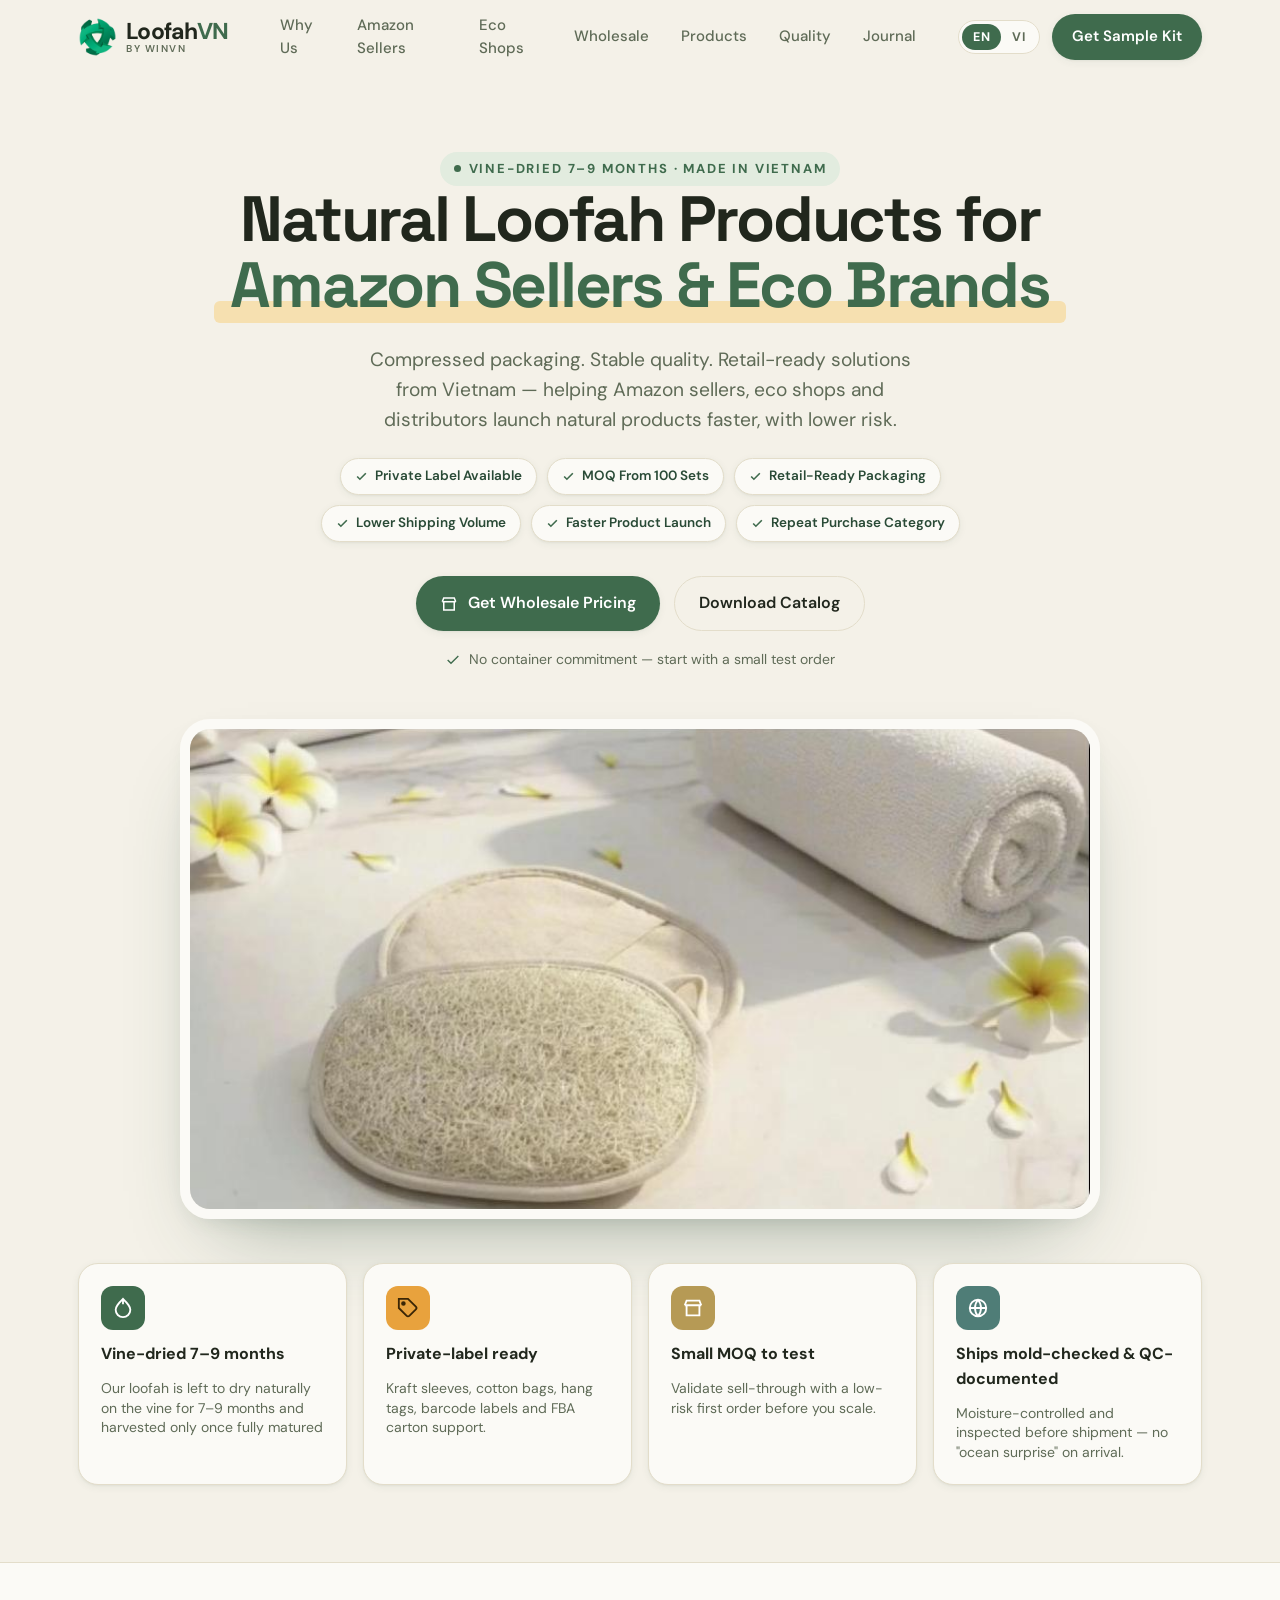
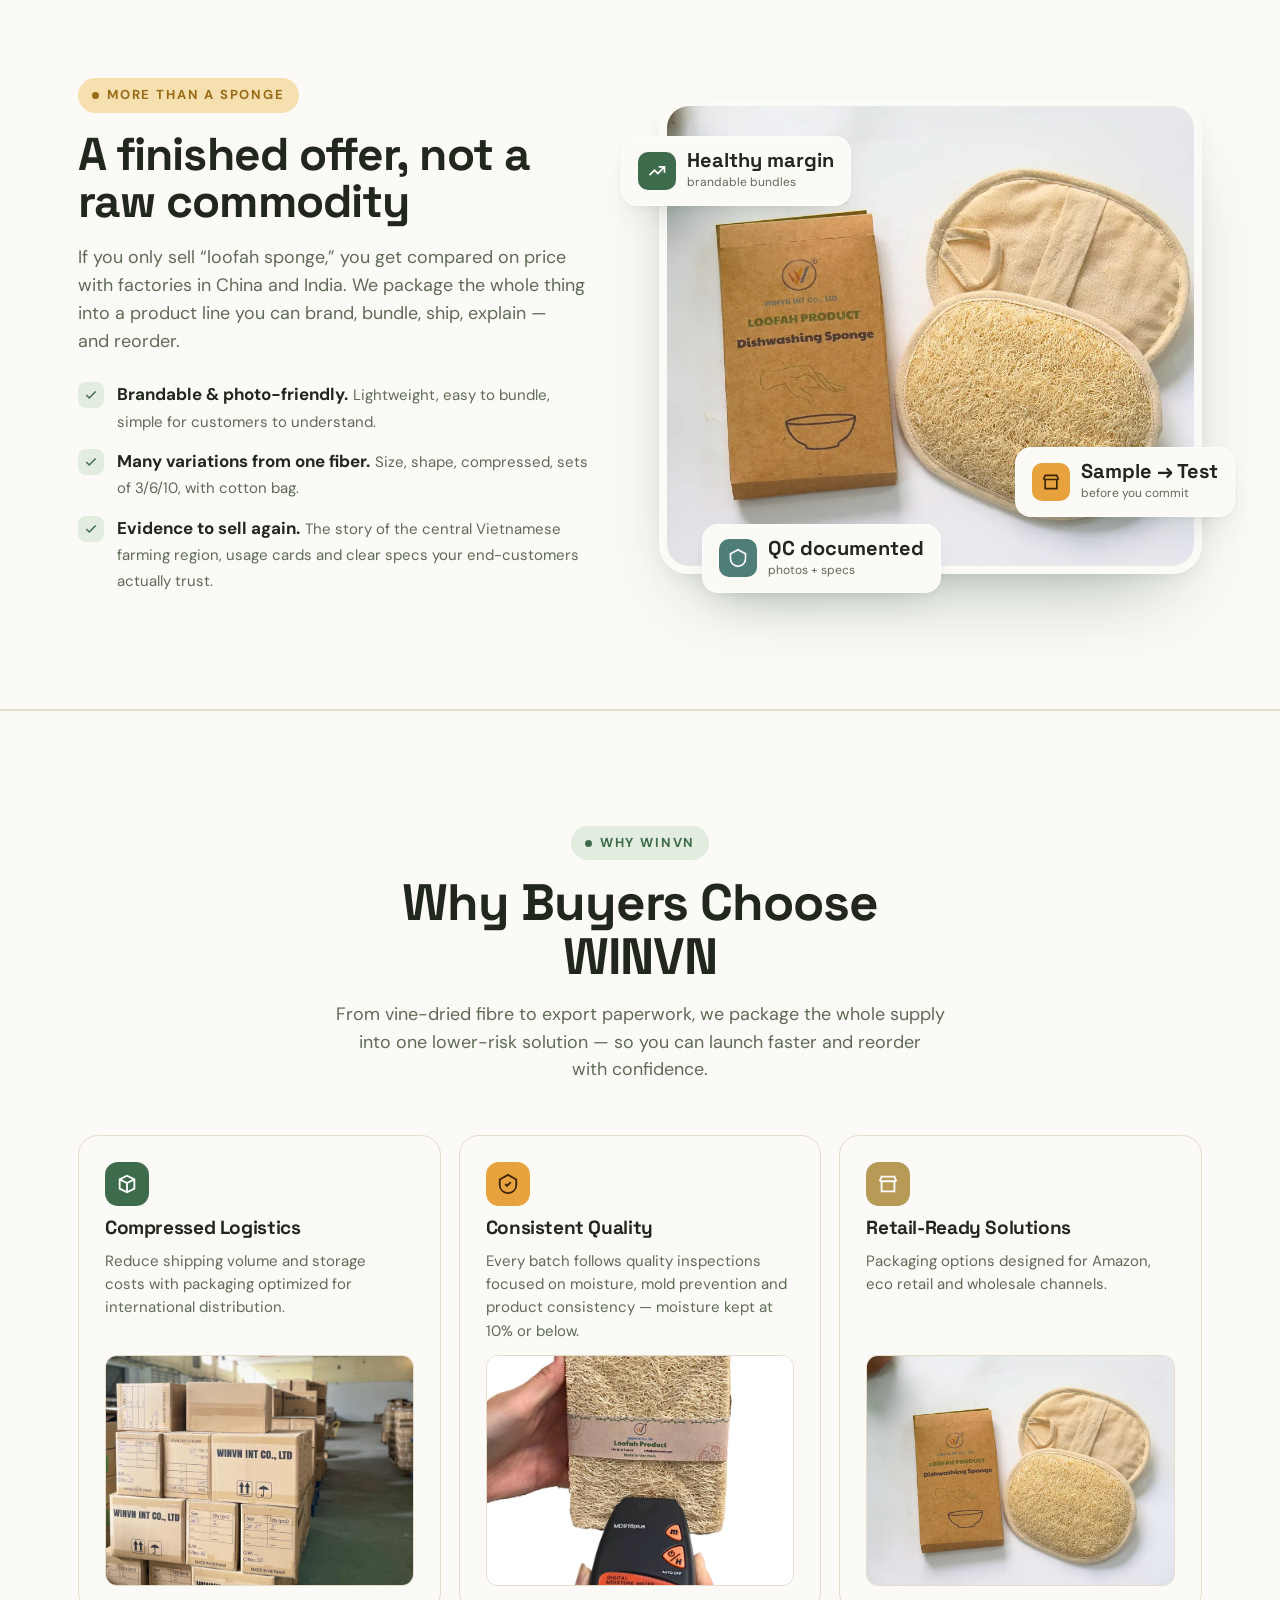
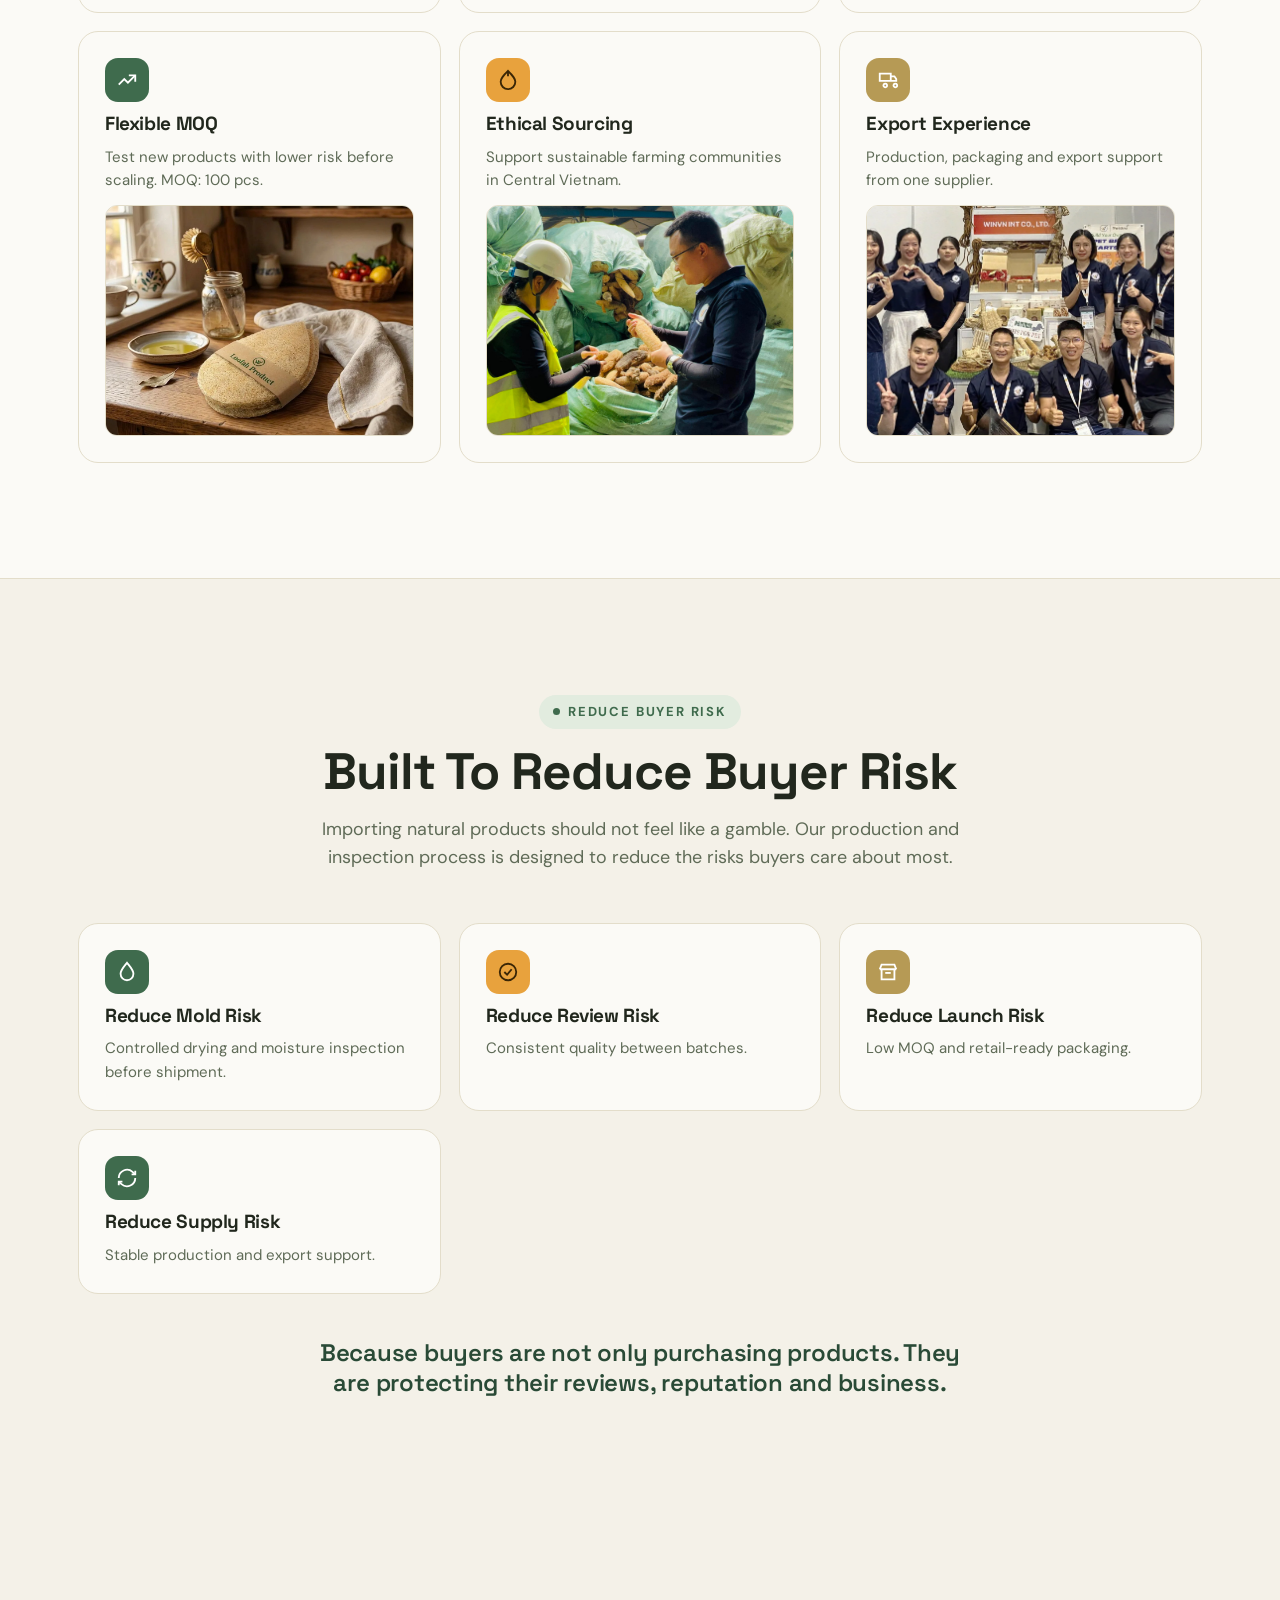
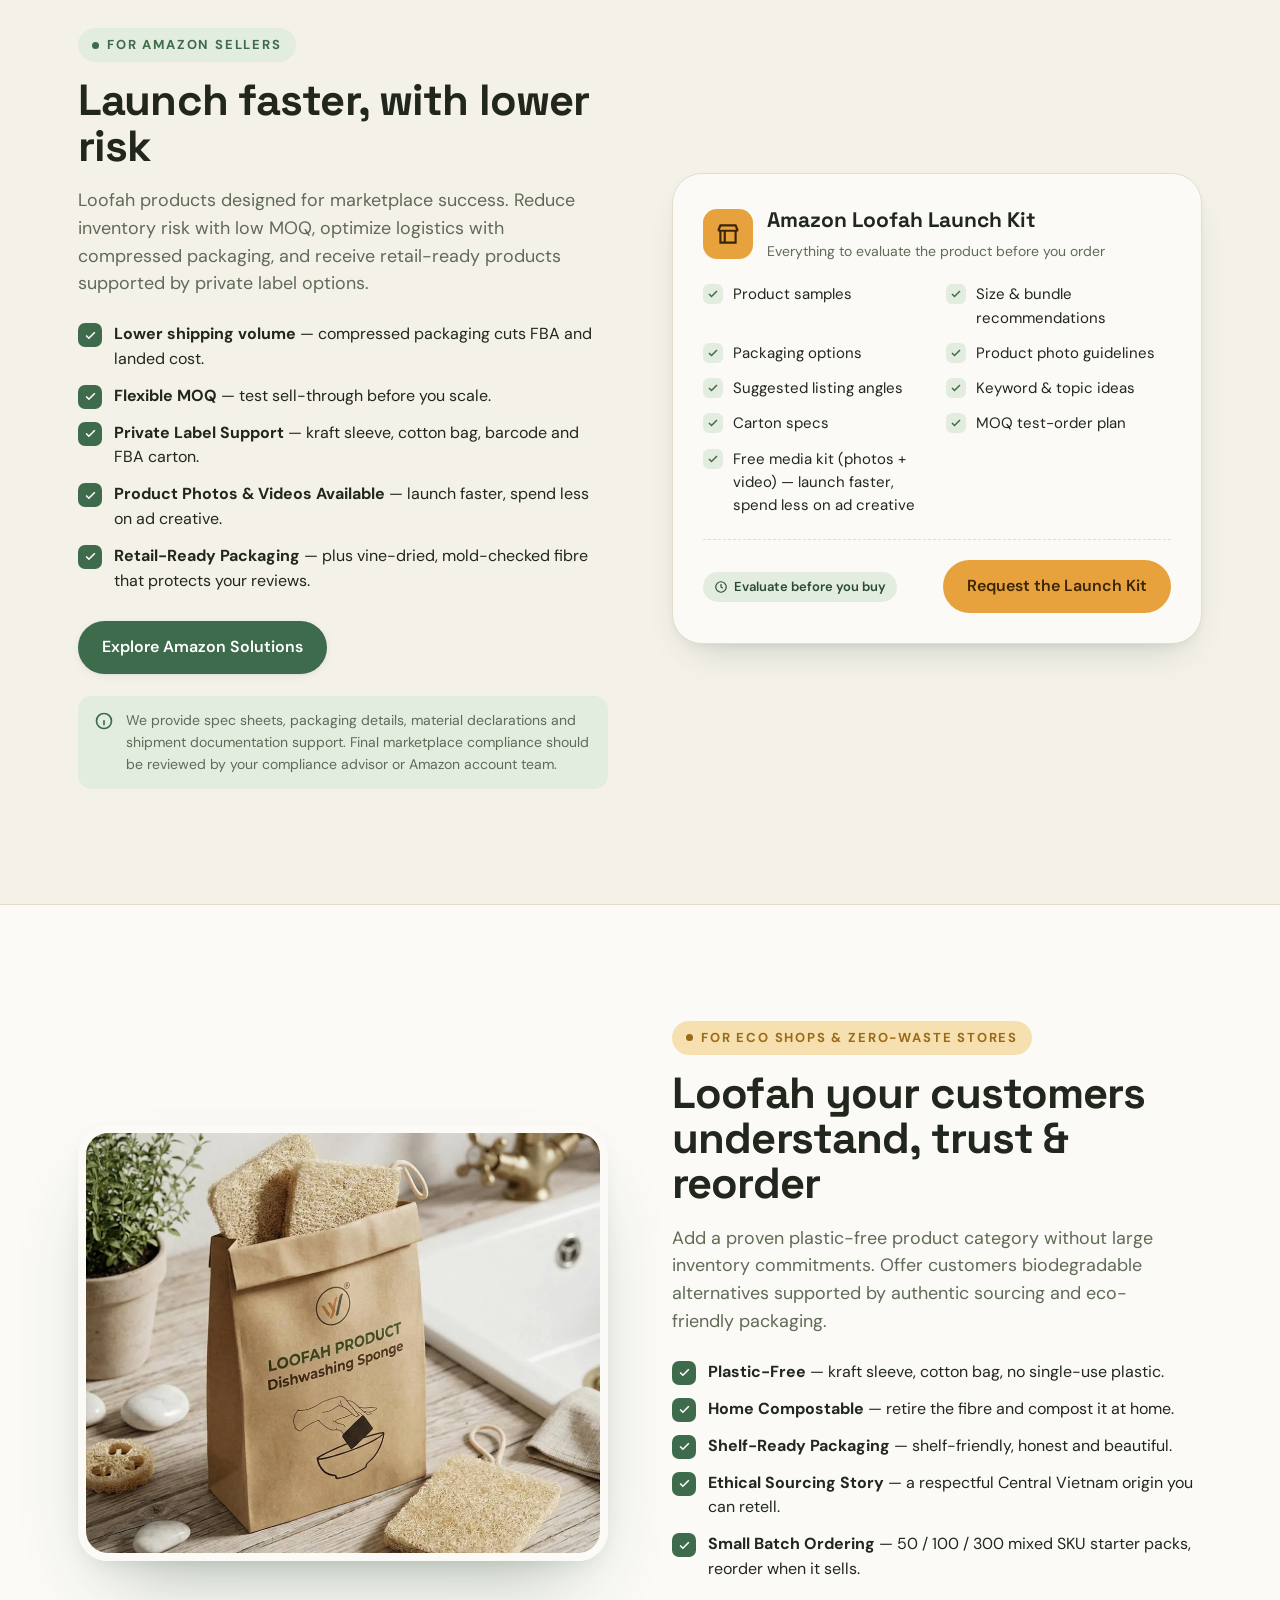
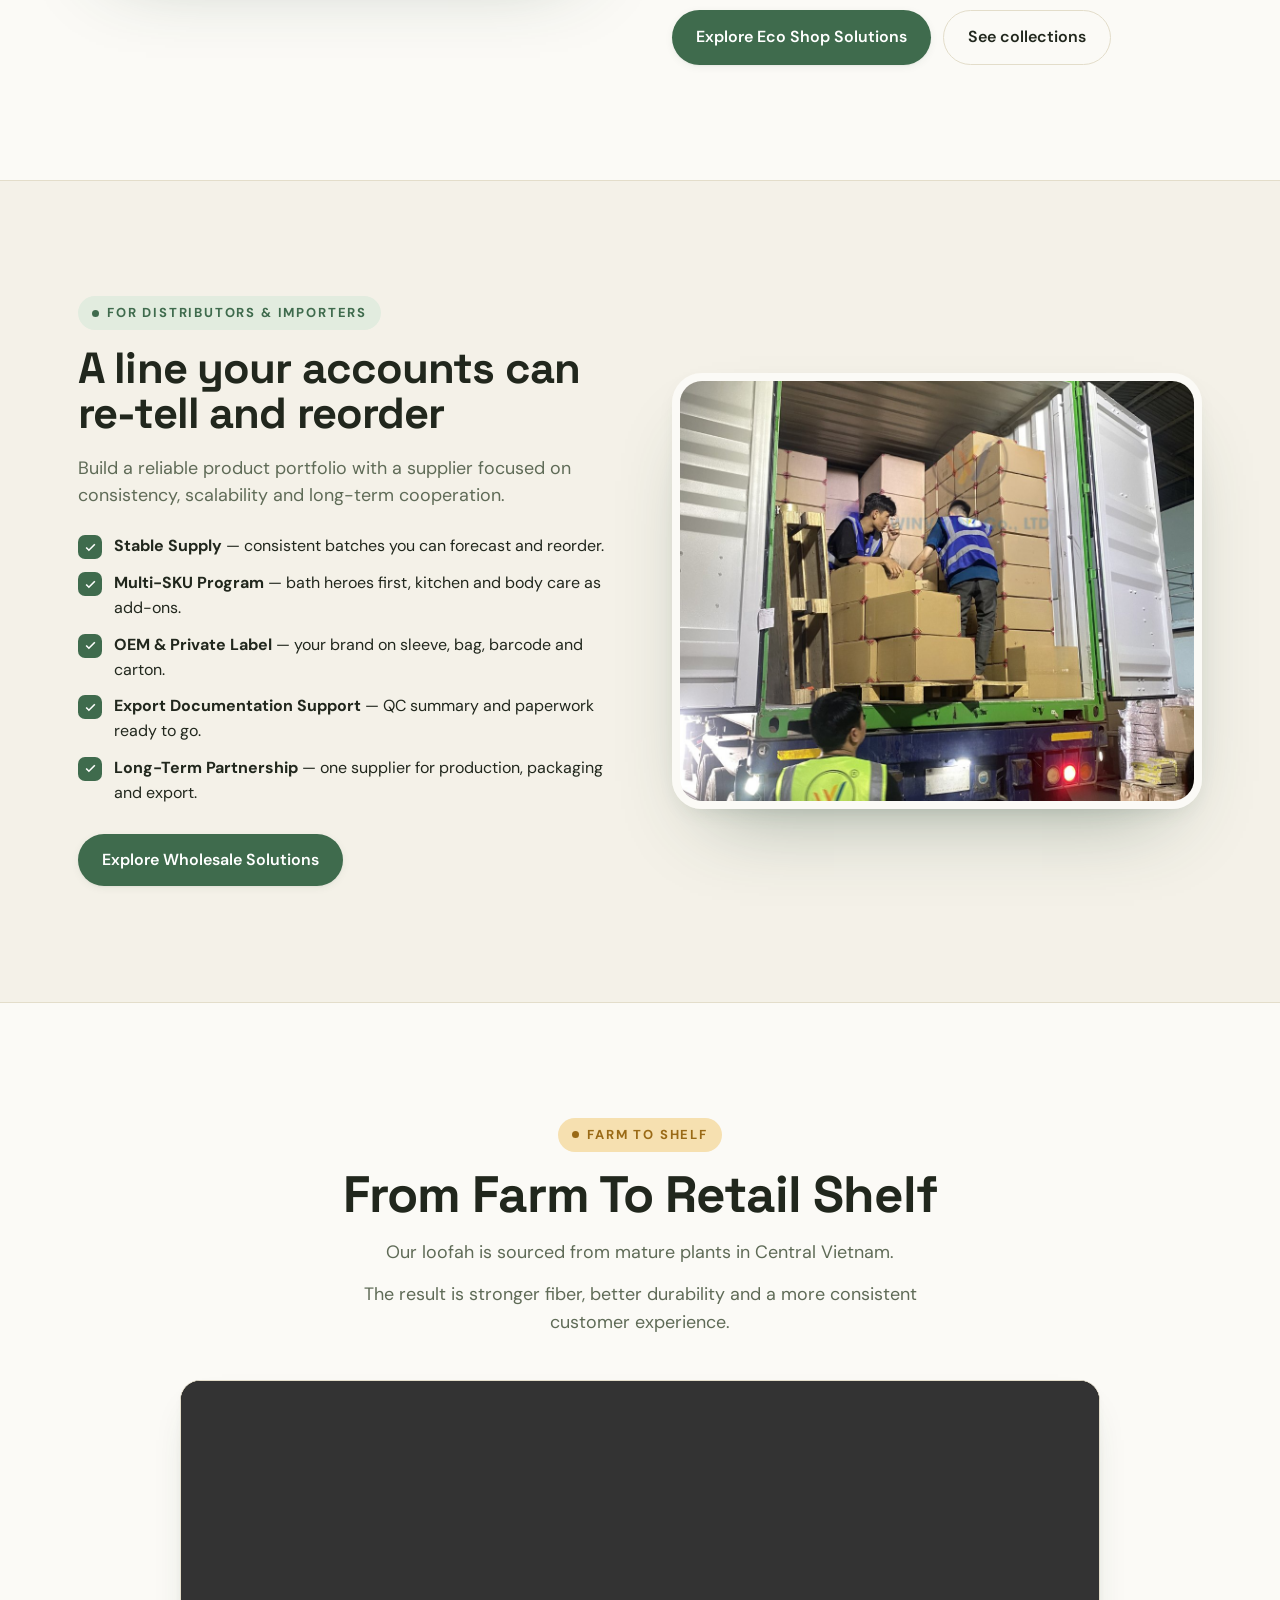
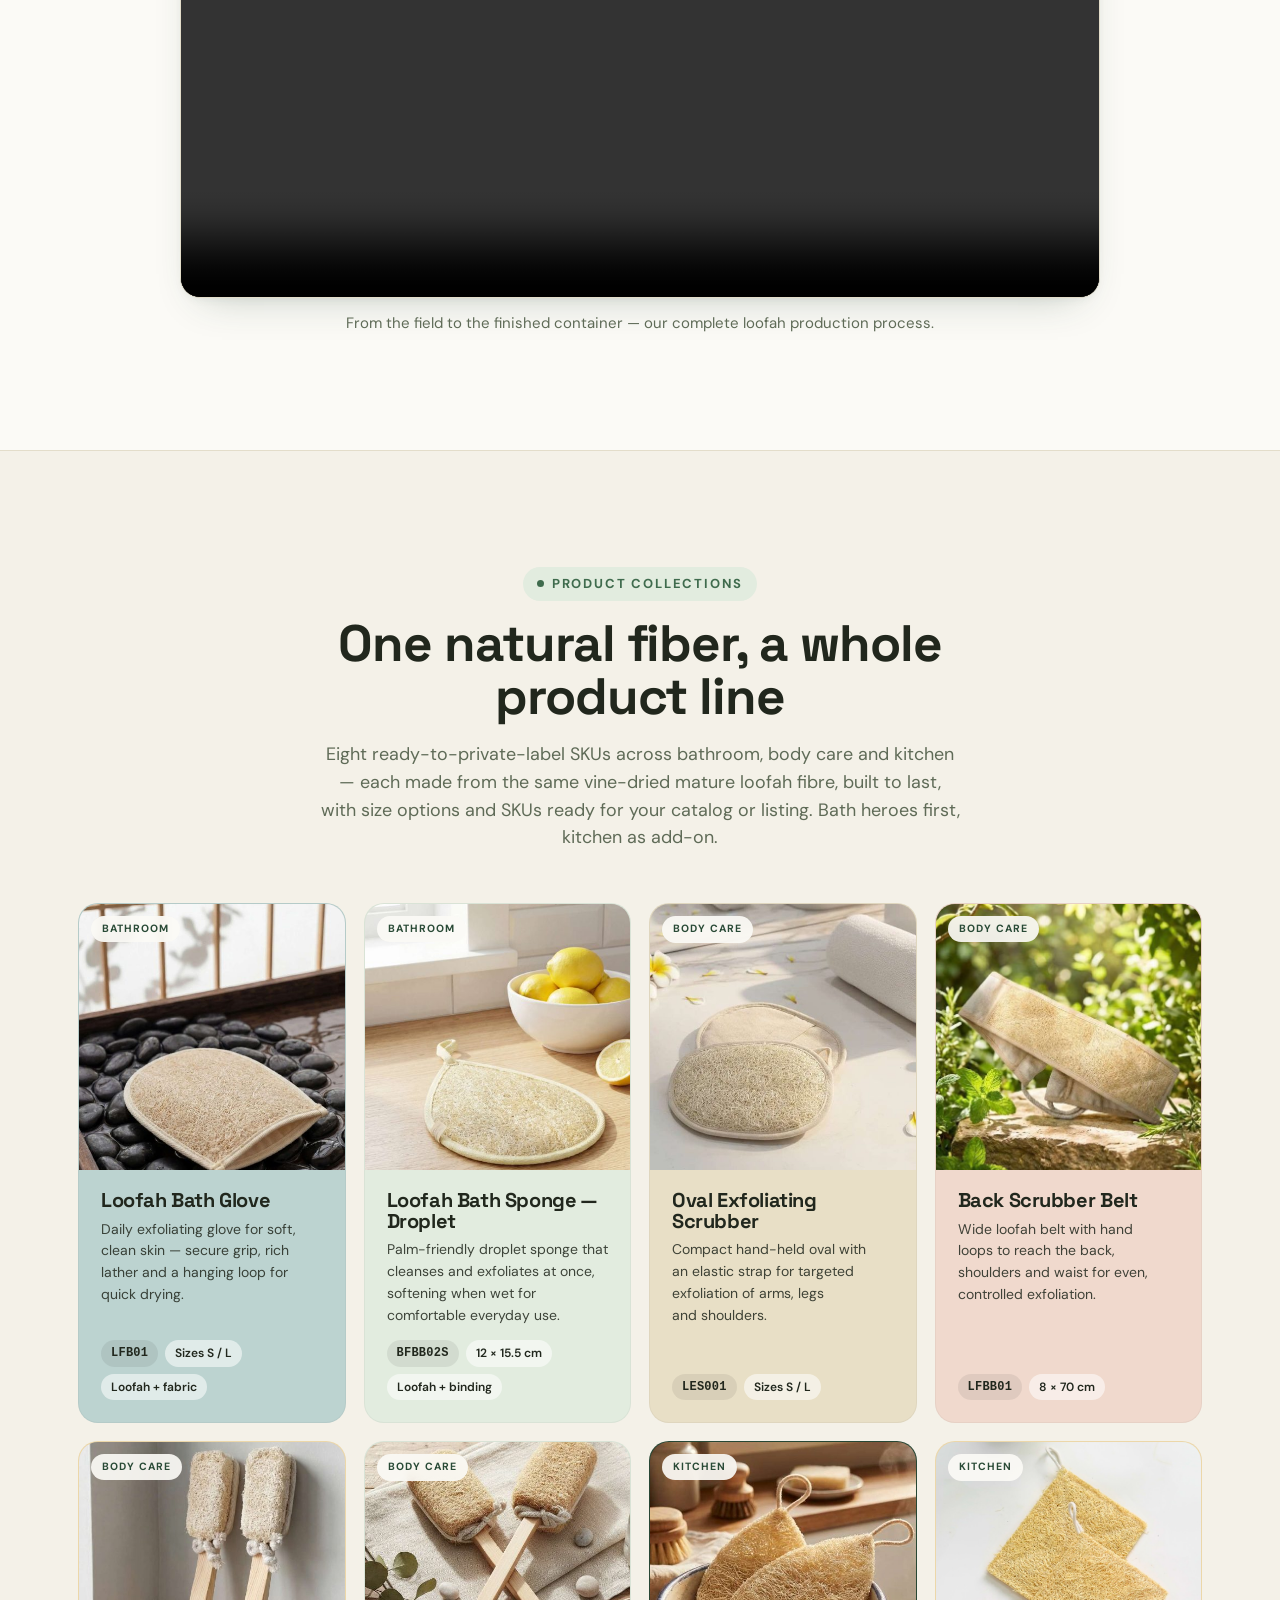
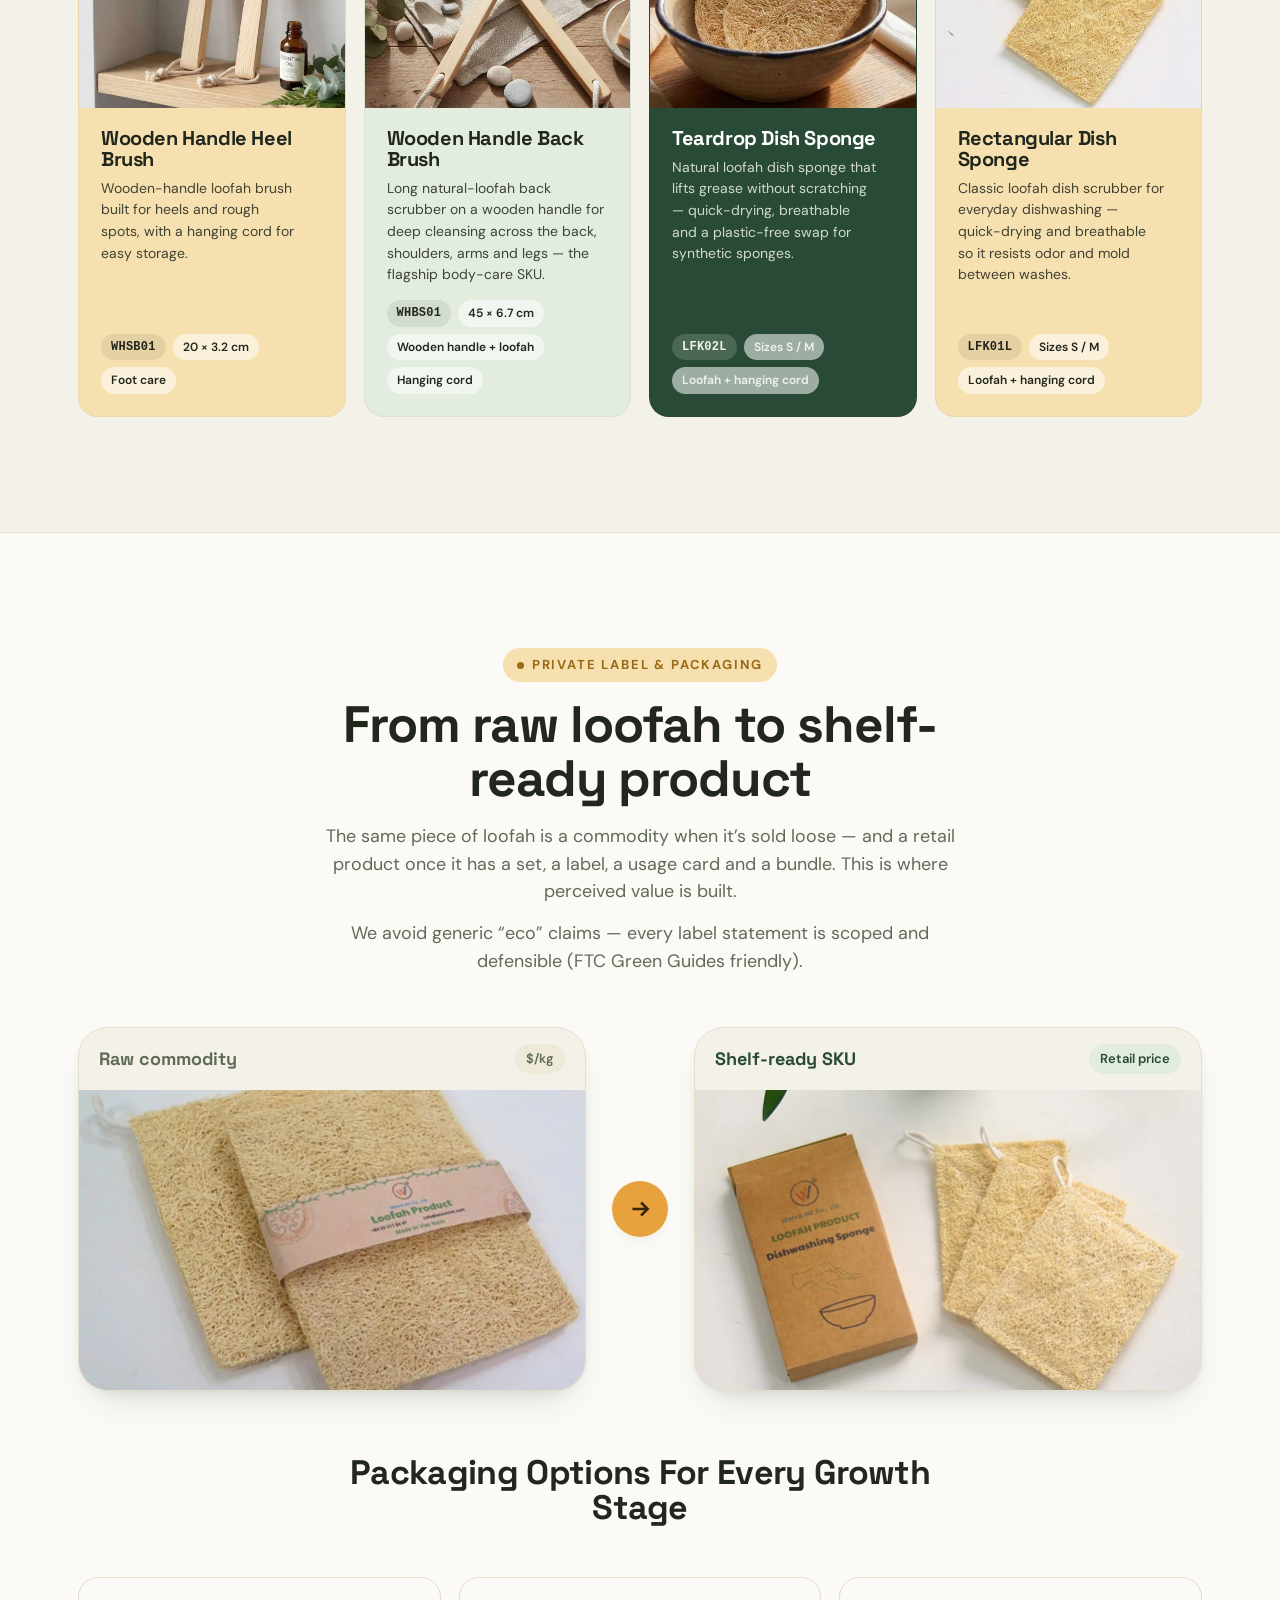
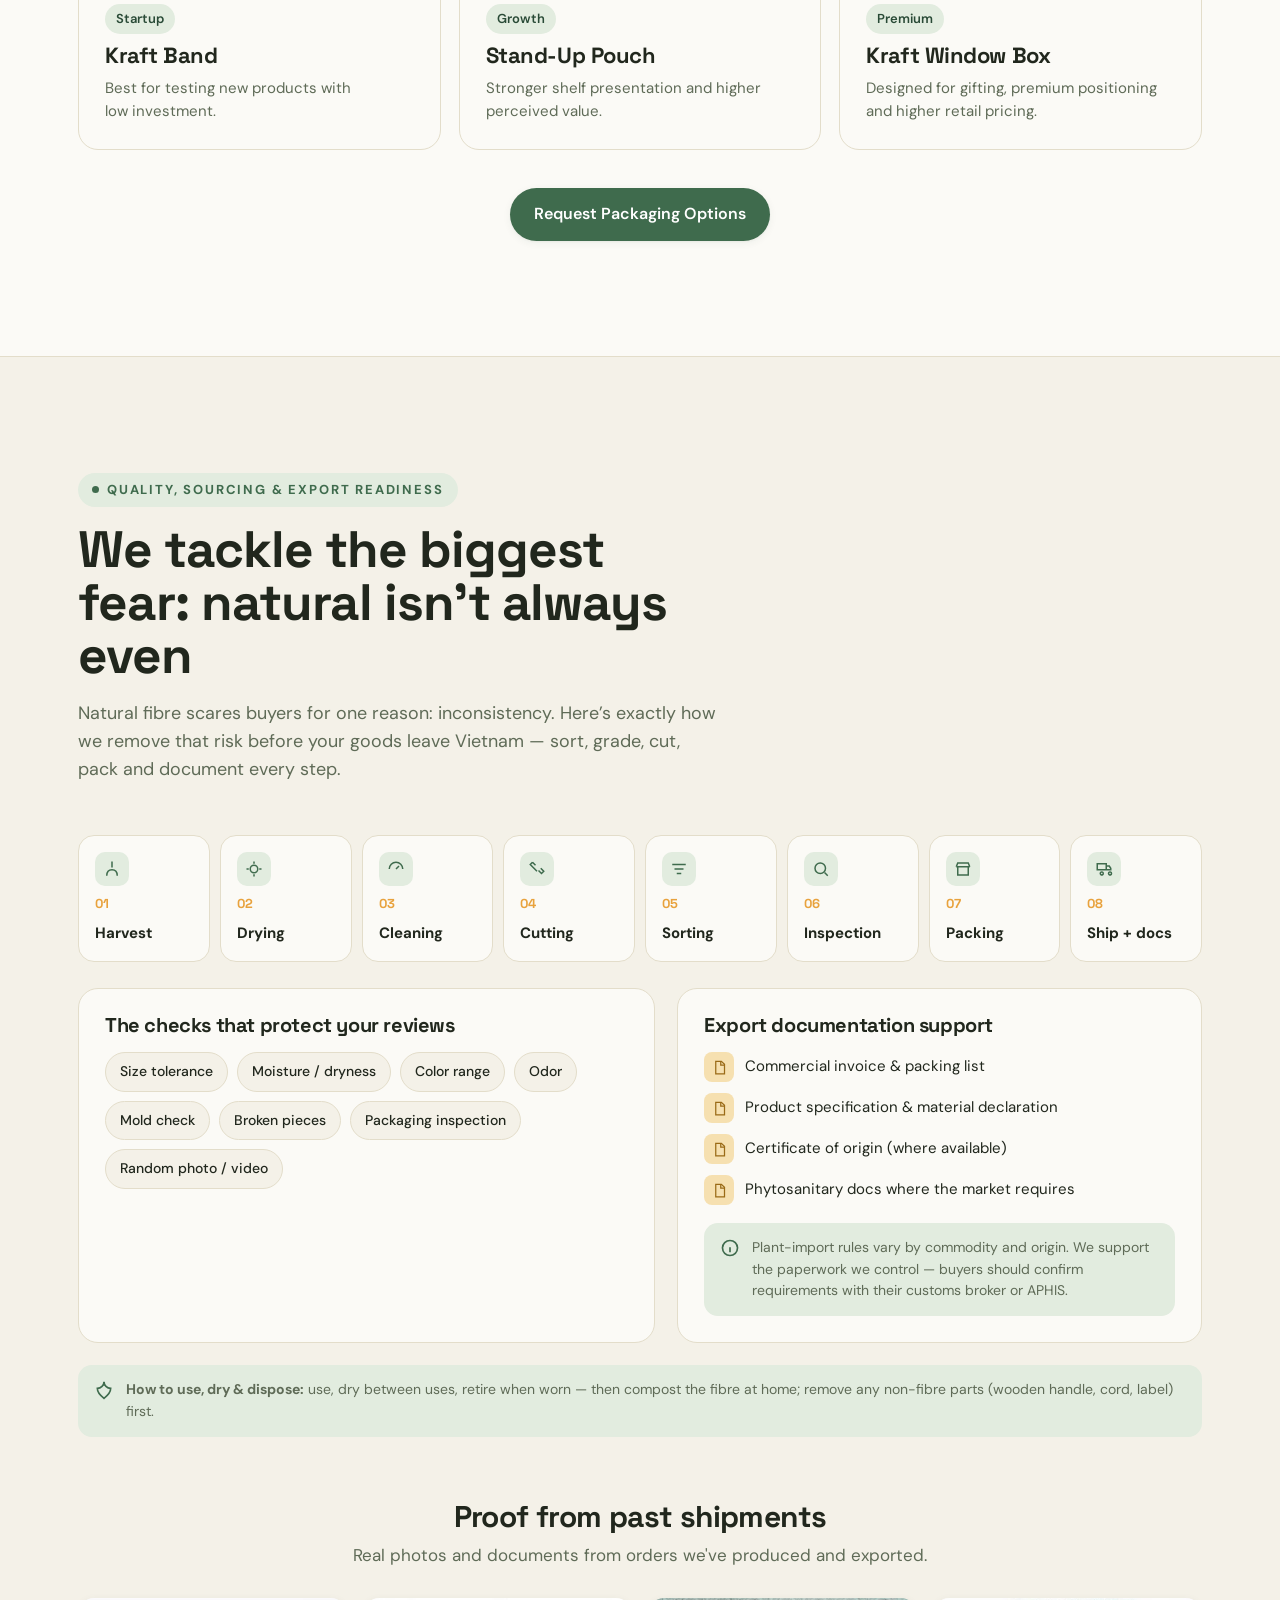
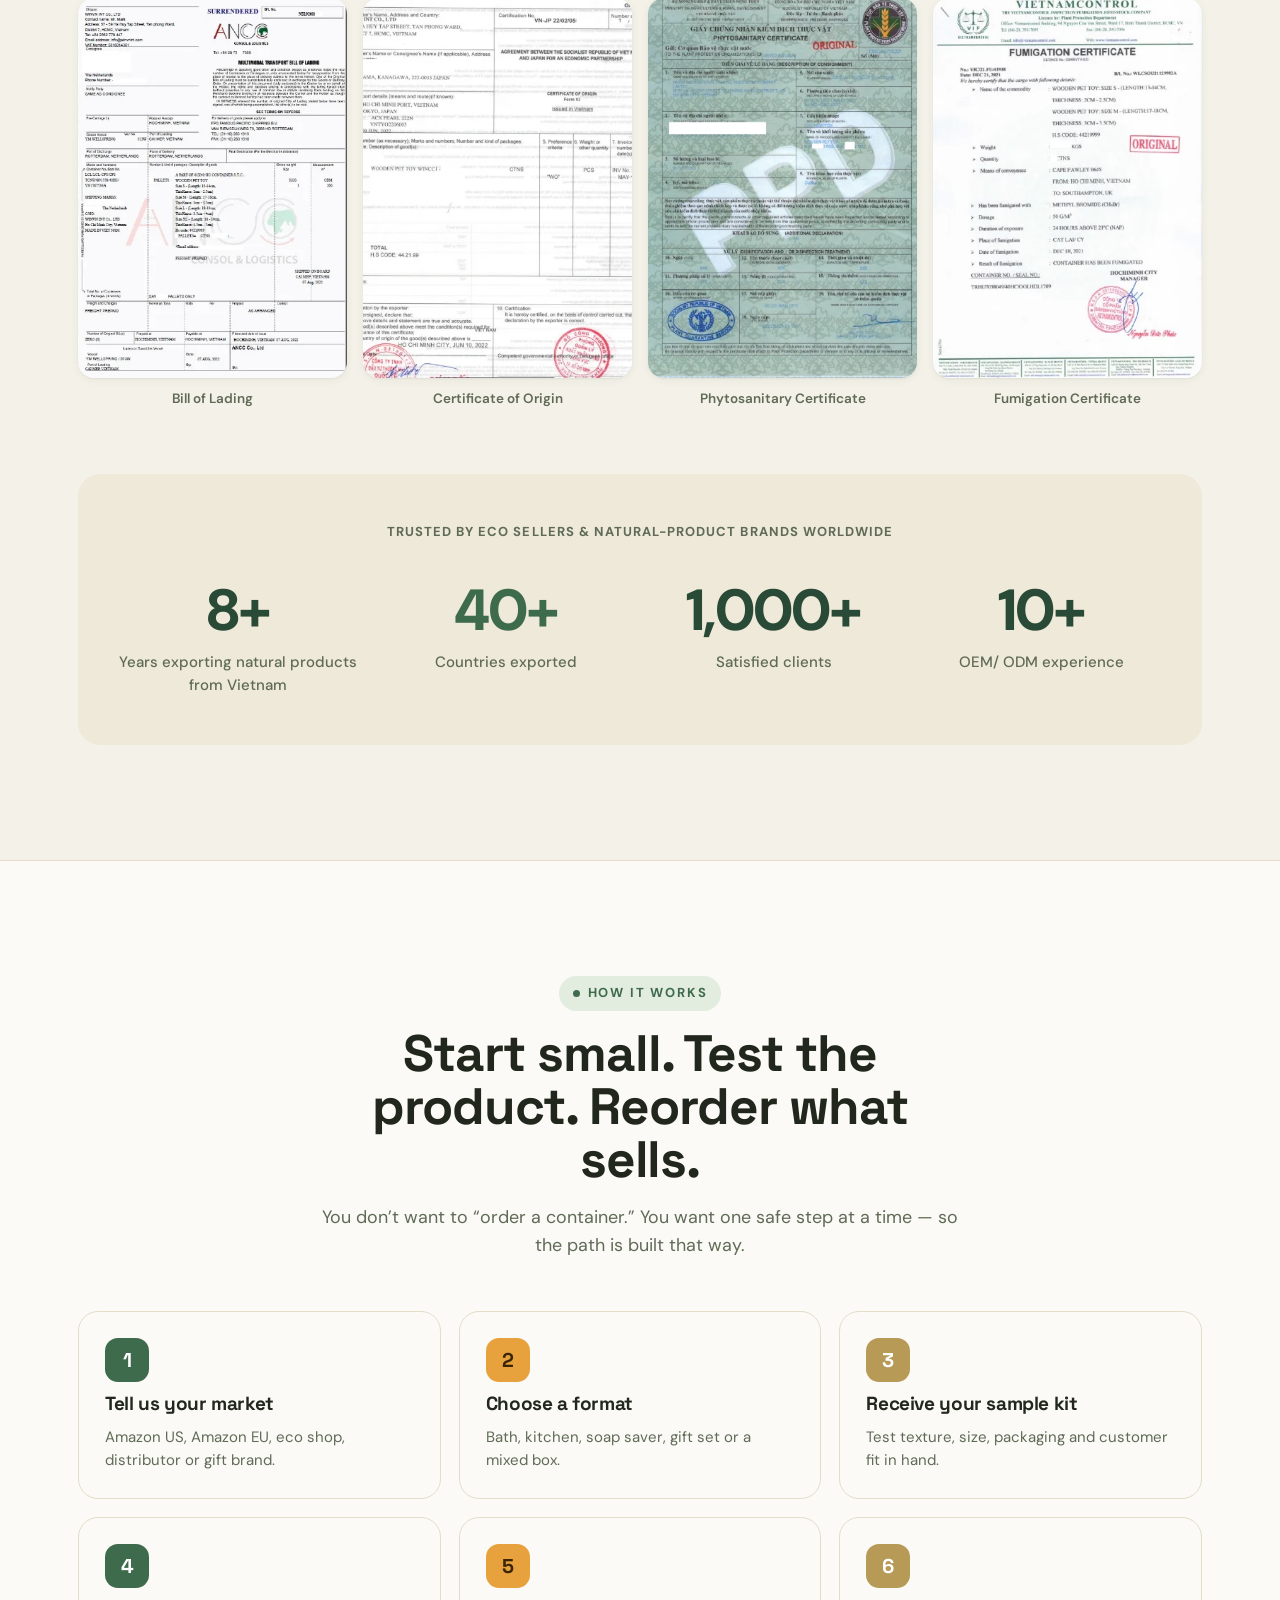
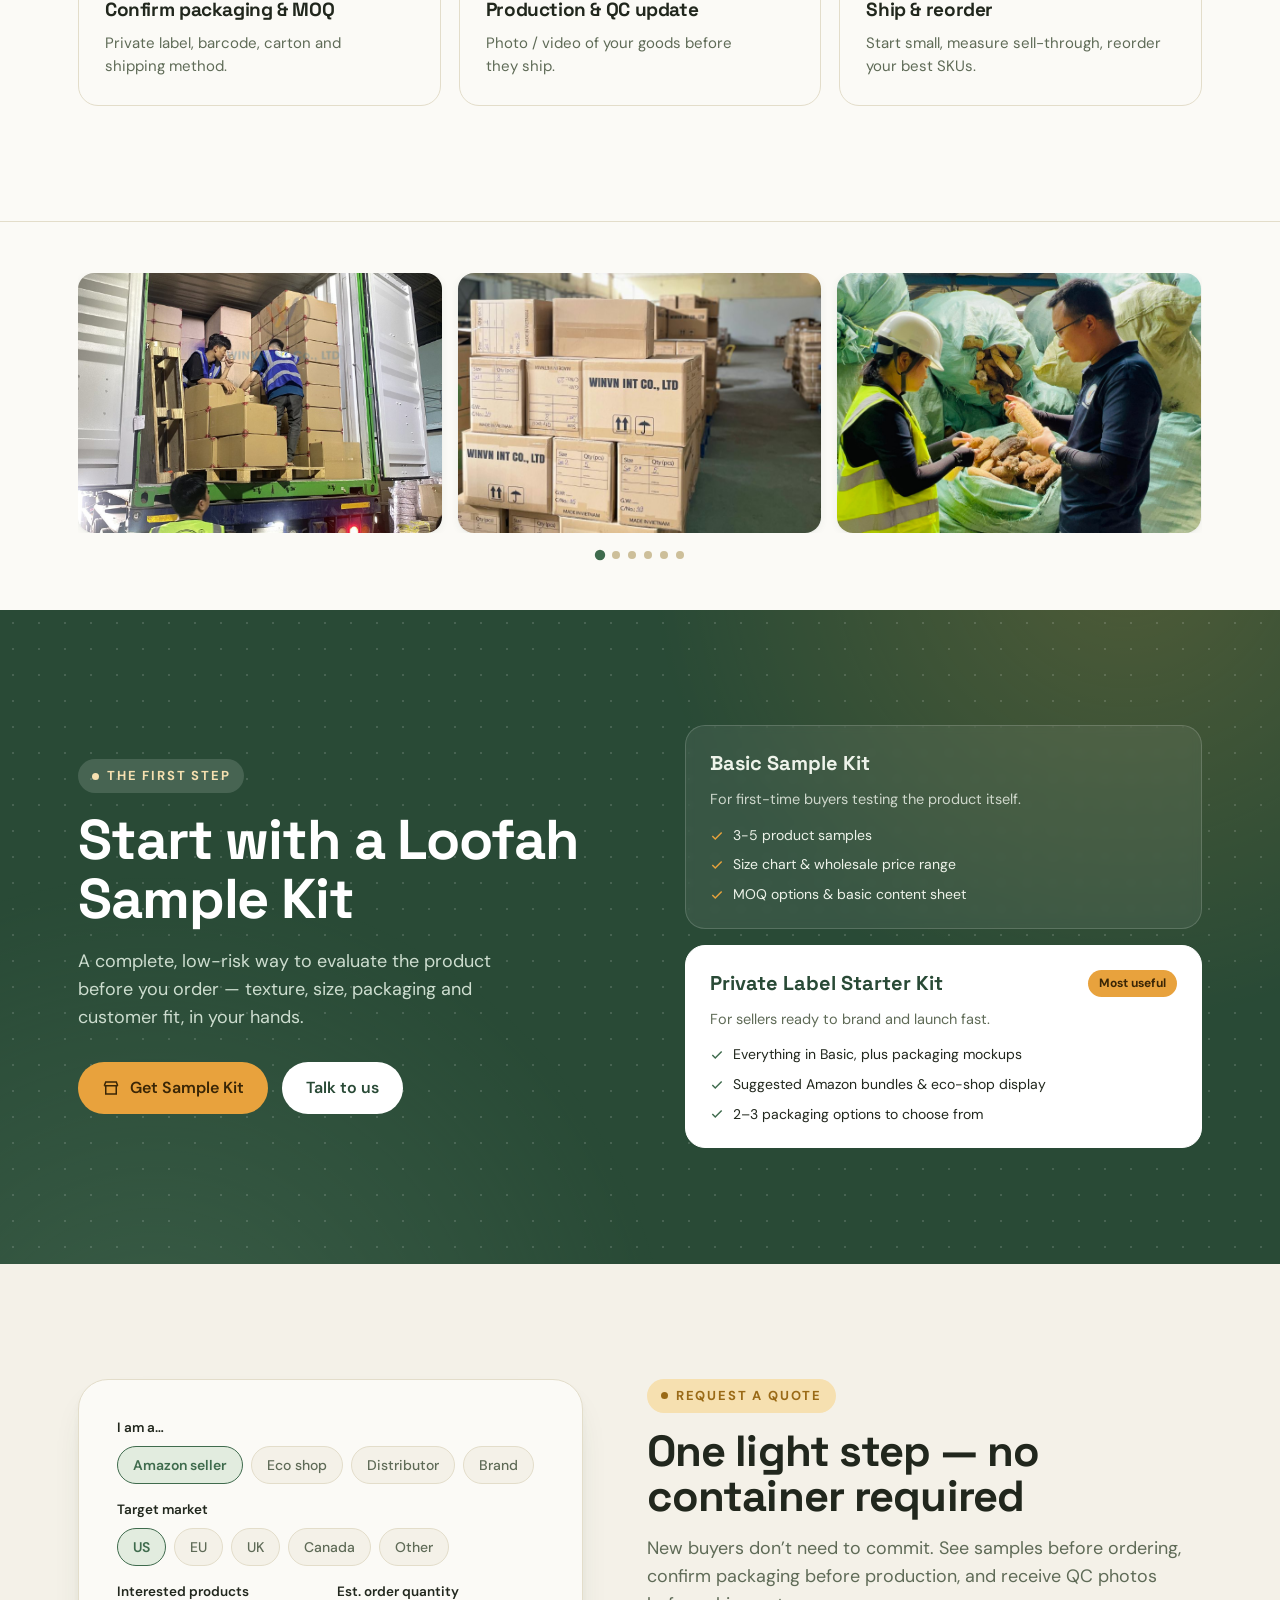
==== commit 5dcff073: "Add new images and update site content Co-Authored-By: Claude Sonnet 4.6 <noreply@anthropic.com>" ====
--- a/index.html
+++ b/index.html
@@ -84,10 +84,10 @@
   <header class="site-header" id="header">
     <div class="wrap nav">
       <a class="logo" href="#top">
-        <img src="images/main-logo.png" alt="LoofahVN" style="height:40px;"><span>Loofah<span style="color:var(--green);">VN</span></span>
+        <img src="images/main-logo.png" alt="LoofahVN" style="height:40px;"><span class="logo-text"><span class="logo-name">Loofah<span style="color:var(--green);">VN</span></span><span class="logo-by">BY WINVN</span></span>
       </a>
       <nav class="nav-links">
-        <a href="#why-fibre">Why Our Fibre</a>
+        <a href="#why-fibre">Why Us</a>
         <a href="#amazon">Amazon Sellers</a>
         <a href="#eco">Eco Shops</a>
         <a href="#wholesale">Wholesale</a>
@@ -124,7 +124,7 @@
           </button>
         </div> -->
         <nav class="mobile-links">
-          <a href="#why-fibre">Why Our Fibre <svg width="16" height="16" viewBox="0 0 24 24" fill="none"
+          <a href="#why-fibre">Why Us <svg width="16" height="16" viewBox="0 0 24 24" fill="none"
               stroke="currentColor" stroke-width="2">
               <path d="M9 18l6-6-6-6" />
             </svg></a>
@@ -169,18 +169,25 @@
         <div class="hero-center">
           <div class="hero-copy">
             <span class="eyebrow"><span class="dot"></span>Vine-dried 7–9 months · Made in Vietnam</span>
-            <h1>Launch a natural <span class="hl">loofah line</span> that survives the ocean — and your reviews</h1>
-            <p class="hero-sub">Our loofah is left to dry naturally on the vine for 7–9 months and harvested only once
-              fully matured — so it ships denser, holds up longer, and resists the mold and inconsistency that trigger
-              1-star reviews. Private-label packaging, sample kits and ready-to-use content included.</p>
+            <h1>Natural Loofah Products for <span class="hl">Amazon Sellers & Eco Brands</span></h1>
+            <p class="hero-sub">Compressed packaging. Stable quality. Retail-ready solutions from Vietnam — helping
+              Amazon sellers, eco shops and distributors launch natural products faster, with lower risk.</p>
+            <div class="hero-badges">
+              <span class="hb"><svg viewBox="0 0 24 24" fill="none" stroke="currentColor" stroke-width="3"><path d="M20 6 9 17l-5-5" /></svg>Private Label Available</span>
+              <span class="hb"><svg viewBox="0 0 24 24" fill="none" stroke="currentColor" stroke-width="3"><path d="M20 6 9 17l-5-5" /></svg>MOQ From 100 Sets</span>
+              <span class="hb"><svg viewBox="0 0 24 24" fill="none" stroke="currentColor" stroke-width="3"><path d="M20 6 9 17l-5-5" /></svg>Retail-Ready Packaging</span>
+              <span class="hb"><svg viewBox="0 0 24 24" fill="none" stroke="currentColor" stroke-width="3"><path d="M20 6 9 17l-5-5" /></svg>Lower Shipping Volume</span>
+              <span class="hb"><svg viewBox="0 0 24 24" fill="none" stroke="currentColor" stroke-width="3"><path d="M20 6 9 17l-5-5" /></svg>Faster Product Launch</span>
+              <span class="hb"><svg viewBox="0 0 24 24" fill="none" stroke="currentColor" stroke-width="3"><path d="M20 6 9 17l-5-5" /></svg>Repeat Purchase Category</span>
+            </div>
             <div class="hero-cta">
-              <a class="btn btn-primary" href="#sample-kit">
+              <a class="btn btn-primary" href="#rfq">
                 <svg viewBox="0 0 24 24" fill="none" stroke="currentColor" stroke-width="2">
                   <path d="M3 9h18M3 9l2-5h14l2 5M5 9v11h14V9" />
                 </svg>
-                Get Sample Kit
+                Get Wholesale Pricing
               </a>
-              <a class="btn btn-ghost" href="#rfq">Download Wholesale Catalog</a>
+              <a class="btn btn-ghost" href="#rfq">Download Catalog</a>
             </div>
             <span class="hero-note">
               <svg width="16" height="16" viewBox="0 0 24 24" fill="none" stroke="var(--green)" stroke-width="2">
@@ -193,8 +200,14 @@
 
         <!-- stacked-layout visual -->
         <div class="hero-stacked-visual">
-          <div class="frame"><img src="images/hero-stacked-photo.webp"
-              alt="Natural loofah collection laid out on a cream backdrop" /></div>
+          <div class="frame">
+            <video class="hero-video" autoplay muted loop playsinline preload="metadata"
+              poster="images/hero-poster.jpg"
+              aria-label="Natural loofah exfoliating scrubber styled in a kitchen setting">
+              <source src="images/hero-video.mp4" type="video/mp4" />
+              <img src="images/hero-poster.jpg" alt="Natural loofah collection laid out on a cream backdrop" />
+            </video>
+          </div>
         </div>
 
         <!-- trust badges -->
@@ -206,7 +219,7 @@
               </svg>
             </span>
             <b>Vine-dried 7–9 months</b>
-            <span>Matured and dried in place on the vine — denser, tougher and less mold-prone.</span>
+            <span>Our loofah is left to dry naturally on the vine for 7–9 months and harvested only once fully matured</span>
           </div>
           <div class="trust-item">
             <span class="ico" style="background:var(--amber)">
@@ -319,41 +332,130 @@
       style="background:var(--paper); border-top:1px solid var(--line); border-bottom:1px solid var(--line);">
       <div class="wrap">
         <div class="sec-head center">
-          <span class="eyebrow"><span class="dot"></span>Why our fibre</span>
-          <h2>The fibre is the whole game</h2>
-          <p class="lead">Most loofah problems — mold, breakage, uneven texture, 1-star reviews — start with young,
-            under-dried fibre. Ours is left to mature and dry naturally on the vine for 7–9 months, and harvested only
-            once it has fully dried in place.</p>
+          <span class="eyebrow"><span class="dot"></span>Why WINVN</span>
+          <h2>Why Buyers Choose WINVN</h2>
+          <p class="lead">From vine-dried fibre to export paperwork, we package the whole supply into one lower-risk
+            solution — so you can launch faster and reorder with confidence.</p>
         </div>
 
         <div class="steps">
+          <div class="step">
+            <span class="num"><svg width="22" height="22" viewBox="0 0 24 24" fill="none" stroke="#fff"
+                stroke-width="2">
+                <path d="M4 7 12 3l8 4v10l-8 4-8-4V7Z" />
+                <path d="M4 7l8 4 8-4M12 11v10" />
+              </svg></span>
+            <h3>Compressed Logistics</h3>
+            <p>Reduce shipping volume and storage costs with packaging optimized for international distribution.</p>
+            <img class="step-img" loading="lazy" src="images/shipment-2.webp"
+              alt="Loofah products packed into labelled export cartons" />
+          </div>
+          <div class="step">
+            <span class="num"><svg width="22" height="22" viewBox="0 0 24 24" fill="none" stroke="#3a2606"
+                stroke-width="2">
+                <path d="M12 2 3 7v6c0 5 3.8 8.5 9 9 5.2-.5 9-4 9-9V7l-9-5Z" />
+                <path d="M9 12l2 2 4-4" />
+              </svg></span>
+            <h3>Consistent Quality</h3>
+            <p>Every batch follows quality inspections focused on moisture, mold prevention and product consistency — moisture kept at 10% or below.</p>
+            <img class="step-img" loading="lazy" src="images/quality-moisture.webp"
+              alt="Digital moisture meter reading 8.0% on a branded loofah block" />
+          </div>
+          <div class="step">
+            <span class="num"><svg width="22" height="22" viewBox="0 0 24 24" fill="none" stroke="#fff"
+                stroke-width="2">
+                <path d="M3 9h18M3 9l2-5h14l2 5M5 9v11h14V9" />
+              </svg></span>
+            <h3>Retail-Ready Solutions</h3>
+            <p>Packaging options designed for Amazon, eco retail and wholesale channels.</p>
+            <img class="step-img" loading="lazy" src="images/showcase-main.webp"
+              alt="Retail-ready kraft packaging for natural loofah products" />
+          </div>
           <div class="step">
             <span class="num"><svg width="22" height="22" viewBox="0 0 24 24" fill="none" stroke="#fff"
                 stroke-width="2">
                 <path d="M3 17l6-6 4 4 8-8" />
                 <path d="M14 7h7v7" />
               </svg></span>
-            <h3>Consistency you can forecast</h3>
-            <p>Graded and QC'd so lot #2 matches lot #1 — fewer surprises when you reorder at scale.</p>
+            <h3>Flexible MOQ</h3>
+            <p>Test new products with lower risk before scaling. MOQ: 100 pcs.</p>
+            <img class="step-img" loading="lazy" src="images/hero-stacked-photo.webp"
+              alt="Assortment of natural loofah products available for sample orders" />
           </div>
           <div class="step">
             <span class="num"><svg width="22" height="22" viewBox="0 0 24 24" fill="none" stroke="#3a2606"
                 stroke-width="2">
-                <path d="M12 2a8 8 0 0 0 8 8c0 5-4 9-8 12-4-3-8-7-8-12a8 8 0 0 0 8-8Z" />
+                <path d="M12 2v6M12 22a8 8 0 0 0 8-8c0-4-3-7-8-12C7 7 4 10 4 14a8 8 0 0 0 8 8Z" />
               </svg></span>
-            <h3>Mold- & odor-resistant in transit</h3>
-            <p>Fully matured on the vine, then moisture-controlled and mold-checked before shipment — built to hold up
-              across a 30-day ocean leg.</p>
+            <h3>Ethical Sourcing</h3>
+            <p>Support sustainable farming communities in Central Vietnam.</p>
+            <img class="step-img" loading="lazy" src="images/shipment-3.webp"
+              alt="Workers handling natural loofah at the facility in Central Vietnam" />
           </div>
           <div class="step">
             <span class="num"><svg width="22" height="22" viewBox="0 0 24 24" fill="none" stroke="#fff"
                 stroke-width="2">
-                <path d="M12 2 3 7v6c0 5 3.8 8.5 9 9 5.2-.5 9-4 9-9V7l-9-5Z" />
+                <path d="M3 13h12V5H3zM15 8h4l2 3v2h-6M7 18a2 2 0 1 0 0-.1M18 18a2 2 0 1 0 0-.1" />
               </svg></span>
-            <h3>Durability = value</h3>
-            <p>Built to outlast cheap synthetic sponges — the #1 reason US shoppers now choose sustainable.</p>
-          </div>
-        </div>
+            <h3>Export Experience</h3>
+            <p>Production, packaging and export support from one supplier.</p>
+            <img class="step-img" loading="lazy" src="images/team-winvn.webp"
+              alt="The WINVN team at an international trade show export booth" />
+          </div>
+        </div>
+      </div>
+    </section>
+
+    <!-- ============================ BUILT TO REDUCE BUYER RISK ============================ -->
+    <section class="section" id="trust">
+      <div class="wrap">
+        <div class="sec-head center">
+          <span class="eyebrow"><span class="dot"></span>Reduce buyer risk</span>
+          <h2>Built To Reduce Buyer Risk</h2>
+          <p class="lead">Importing natural products should not feel like a gamble. Our production and inspection
+            process is designed to reduce the risks buyers care about most.</p>
+        </div>
+
+        <div class="steps">
+          <div class="step">
+            <span class="num"><svg width="22" height="22" viewBox="0 0 24 24" fill="none" stroke="#fff"
+                stroke-width="2">
+                <path d="M12 2c4 5 7 8 7 12a7 7 0 0 1-14 0c0-4 3-7 7-12Z" />
+              </svg></span>
+            <h3>Reduce Mold Risk</h3>
+            <p>Controlled drying and moisture inspection before shipment.</p>
+          </div>
+          <div class="step">
+            <span class="num"><svg width="22" height="22" viewBox="0 0 24 24" fill="none" stroke="#3a2606"
+                stroke-width="2">
+                <circle cx="12" cy="12" r="9" />
+                <path d="M8 12l3 3 5-6" />
+              </svg></span>
+            <h3>Reduce Review Risk</h3>
+            <p>Consistent quality between batches.</p>
+          </div>
+          <div class="step">
+            <span class="num"><svg width="22" height="22" viewBox="0 0 24 24" fill="none" stroke="#fff"
+                stroke-width="2">
+                <path d="M3 9h18M3 9l2-5h14l2 5M5 9v11h14V9" />
+                <path d="M9 13h6" />
+              </svg></span>
+            <h3>Reduce Launch Risk</h3>
+            <p>Low MOQ and retail-ready packaging.</p>
+          </div>
+          <div class="step">
+            <span class="num"><svg width="22" height="22" viewBox="0 0 24 24" fill="none" stroke="#fff"
+                stroke-width="2">
+                <path d="M3 12a9 9 0 0 1 15-6.7L21 8M21 12a9 9 0 0 1-15 6.7L3 16" />
+                <path d="M21 4v4h-4M3 20v-4h4" />
+              </svg></span>
+            <h3>Reduce Supply Risk</h3>
+            <p>Stable production and export support.</p>
+          </div>
+        </div>
+
+        <p class="trust-statement">Because buyers are not only purchasing products. They are protecting their reviews,
+          reputation and business.</p>
       </div>
     </section>
 
@@ -362,29 +464,37 @@
       <div class="wrap audience">
         <div class="aud-copy">
           <span class="eyebrow"><span class="dot"></span>For Amazon Sellers</span>
-          <h2>A low-risk eco SKU you can actually launch</h2>
-          <div class="pain">“On Amazon, you don’t lose on ads first — you lose on returns, removals and mold
-            complaints. A natural product that fails quietly destroys your ranking.”</div>
+          <h2>Launch faster, with lower risk</h2>
+          <p class="lead" style="margin-top:18px;">Loofah products designed for marketplace success. Reduce inventory
+            risk with low MOQ, optimize logistics with compressed packaging, and receive retail-ready products supported
+            by private label options.</p>
           <div class="aud-why">
             <div class="row"><span class="check"><svg width="13" height="13" viewBox="0 0 24 24" fill="none"
                   stroke="currentColor" stroke-width="3">
                   <path d="M20 6 9 17l-5-5" />
-                </svg></span><span><b>Vine-dried mature fibre</b> — fewer failure-driven returns &
-                removals.</span></div>
-            <div class="row"><span class="check"><svg width="13" height="13" viewBox="0 0 24 24" fill="none"
-                  stroke="currentColor" stroke-width="3">
-                  <path d="M20 6 9 17l-5-5" />
-                </svg></span><span><b>Compact & compressible</b> — friendly to FBA cartons and lower landed cost.</span>
-            </div>
-            <div class="row"><span class="check"><svg width="13" height="13" viewBox="0 0 24 24" fill="none"
-                  stroke="currentColor" stroke-width="3">
-                  <path d="M20 6 9 17l-5-5" />
-                </svg></span><span><b>Mold-checked & QC-documented</b> — before every shipment leaves Vietnam.</span></div>
-            <div class="row"><span class="check"><svg width="13" height="13" viewBox="0 0 24 24" fill="none"
-                  stroke="currentColor" stroke-width="3">
-                  <path d="M20 6 9 17l-5-5" />
-                </svg></span><span><b>Variation-rich</b> — sizes, sets, compressed, with cotton bag.</span>
-            </div>
+                </svg></span><span><b>Lower shipping volume</b> — compressed packaging cuts FBA and landed cost.</span></div>
+            <div class="row"><span class="check"><svg width="13" height="13" viewBox="0 0 24 24" fill="none"
+                  stroke="currentColor" stroke-width="3">
+                  <path d="M20 6 9 17l-5-5" />
+                </svg></span><span><b>Flexible MOQ</b> — test sell-through before you scale.</span>
+            </div>
+            <div class="row"><span class="check"><svg width="13" height="13" viewBox="0 0 24 24" fill="none"
+                  stroke="currentColor" stroke-width="3">
+                  <path d="M20 6 9 17l-5-5" />
+                </svg></span><span><b>Private Label Support</b> — kraft sleeve, cotton bag, barcode and FBA carton.</span></div>
+            <div class="row"><span class="check"><svg width="13" height="13" viewBox="0 0 24 24" fill="none"
+                  stroke="currentColor" stroke-width="3">
+                  <path d="M20 6 9 17l-5-5" />
+                </svg></span><span><b>Product Photos & Videos Available</b> — launch faster, spend less on ad creative.</span>
+            </div>
+            <div class="row"><span class="check"><svg width="13" height="13" viewBox="0 0 24 24" fill="none"
+                  stroke="currentColor" stroke-width="3">
+                  <path d="M20 6 9 17l-5-5" />
+                </svg></span><span><b>Retail-Ready Packaging</b> — plus vine-dried, mold-checked fibre that protects your reviews.</span>
+            </div>
+          </div>
+          <div class="aud-cta">
+            <a class="btn btn-primary" href="#rfq">Explore Amazon Solutions</a>
           </div>
           <div class="note">
             <span class="ico"><svg width="20" height="20" viewBox="0 0 24 24" fill="none" stroke="currentColor"
@@ -463,32 +573,35 @@
       style="background:var(--paper); border-top:1px solid var(--line); border-bottom:1px solid var(--line);">
       <div class="wrap audience reverse">
         <div class="aud-copy">
-          <span class="eyebrow amber"><span class="dot"></span>For Eco Shops & Zero-Waste Retailers</span>
+          <span class="eyebrow amber"><span class="dot"></span>For Eco Shops & Zero-Waste Stores</span>
           <h2>Loofah your customers understand, trust & reorder</h2>
-          <div class="pain">“Your customers read labels. A natural loofah wrapped in plastic is a shelf contradiction —
-            and they’ll call it out.”</div>
+          <p class="lead" style="margin-top:18px;">Add a proven plastic-free product category without large inventory
+            commitments. Offer customers biodegradable alternatives supported by authentic sourcing and eco-friendly
+            packaging.</p>
           <div class="aud-why">
             <div class="row"><span class="check"><svg width="13" height="13" viewBox="0 0 24 24" fill="none"
                   stroke="currentColor" stroke-width="3">
                   <path d="M20 6 9 17l-5-5" />
-                </svg></span><span><b>Paper-first retail packaging</b> — kraft sleeve, cotton bag, no single-use
-                plastic.</span></div>
-            <div class="row"><span class="check"><svg width="13" height="13" viewBox="0 0 24 24" fill="none"
-                  stroke="currentColor" stroke-width="3">
-                  <path d="M20 6 9 17l-5-5" />
-                </svg></span><span><b>One-breath disposal script for staff</b> — “use, dry, retire, compost the fibre at
-                home.”</span></div>
-            <div class="row"><span class="check"><svg width="13" height="13" viewBox="0 0 24 24" fill="none"
-                  stroke="currentColor" stroke-width="3">
-                  <path d="M20 6 9 17l-5-5" />
-                </svg></span><span><b>Small wholesale boxes</b> — 50 / 100 / 300 mixed SKU starter packs.</span></div>
-            <div class="row"><span class="check"><svg width="13" height="13" viewBox="0 0 24 24" fill="none"
-                  stroke="currentColor" stroke-width="3">
-                  <path d="M20 6 9 17l-5-5" />
-                </svg></span><span><b>Reorder when it sells</b> — designed so you don’t die on inventory.</span></div>
+                </svg></span><span><b>Plastic-Free</b> — kraft sleeve, cotton bag, no single-use plastic.</span></div>
+            <div class="row"><span class="check"><svg width="13" height="13" viewBox="0 0 24 24" fill="none"
+                  stroke="currentColor" stroke-width="3">
+                  <path d="M20 6 9 17l-5-5" />
+                </svg></span><span><b>Home Compostable</b> — retire the fibre and compost it at home.</span></div>
+            <div class="row"><span class="check"><svg width="13" height="13" viewBox="0 0 24 24" fill="none"
+                  stroke="currentColor" stroke-width="3">
+                  <path d="M20 6 9 17l-5-5" />
+                </svg></span><span><b>Shelf-Ready Packaging</b> — shelf-friendly, honest and beautiful.</span></div>
+            <div class="row"><span class="check"><svg width="13" height="13" viewBox="0 0 24 24" fill="none"
+                  stroke="currentColor" stroke-width="3">
+                  <path d="M20 6 9 17l-5-5" />
+                </svg></span><span><b>Ethical Sourcing Story</b> — a respectful Central Vietnam origin you can retell.</span></div>
+            <div class="row"><span class="check"><svg width="13" height="13" viewBox="0 0 24 24" fill="none"
+                  stroke="currentColor" stroke-width="3">
+                  <path d="M20 6 9 17l-5-5" />
+                </svg></span><span><b>Small Batch Ordering</b> — 50 / 100 / 300 mixed SKU starter packs, reorder when it sells.</span></div>
           </div>
           <div class="aud-cta">
-            <a class="btn btn-primary" href="#rfq">Request the Starter Box</a>
+            <a class="btn btn-primary" href="#rfq">Explore Eco Shop Solutions</a>
             <a class="btn btn-ghost" href="#collections">See collections</a>
           </div>
         </div>
@@ -503,38 +616,40 @@
     <section class="section" id="wholesale">
       <div class="wrap audience">
         <div class="aud-copy">
-          <span class="eyebrow"><span class="dot"></span>For Wholesalers & Distributors</span>
+          <span class="eyebrow"><span class="dot"></span>For Distributors & Importers</span>
           <h2>A line your accounts can re-tell and reorder</h2>
-          <div class="pain">“A loose SKU list creates work, not velocity. Your accounts need something they can shelve,
-            explain and reorder without hand-holding.”</div>
+          <p class="lead" style="margin-top:18px;">Build a reliable product portfolio with a supplier focused on
+            consistency, scalability and long-term cooperation.</p>
           <div class="aud-why">
             <div class="row"><span class="check"><svg width="13" height="13" viewBox="0 0 24 24" fill="none"
                   stroke="currentColor" stroke-width="3">
                   <path d="M20 6 9 17l-5-5" />
-                </svg></span><span><b>Reseller-ready kit</b> — line sheet, story card and clean visuals in one
-                pack.</span></div>
-            <div class="row"><span class="check"><svg width="13" height="13" viewBox="0 0 24 24" fill="none"
-                  stroke="currentColor" stroke-width="3">
-                  <path d="M20 6 9 17l-5-5" />
-                </svg></span><span><b>Hero-first assortment</b> — bath heroes first, kitchen as add-on.</span></div>
-            <div class="row"><span class="check"><svg width="13" height="13" viewBox="0 0 24 24" fill="none"
-                  stroke="currentColor" stroke-width="3">
-                  <path d="M20 6 9 17l-5-5" />
-                </svg></span><span><b>Retellable origin story</b> — a respectful Central Vietnam story told with dignity,
-                not pity.</span></div>
-            <div class="row"><span class="check"><svg width="13" height="13" viewBox="0 0 24 24" fill="none"
-                  stroke="currentColor" stroke-width="3">
-                  <path d="M20 6 9 17l-5-5" />
-                </svg></span><span><b>Lower sell-in friction</b> — QC summary and claim sheet ready to go.</span></div>
+                </svg></span><span><b>Stable Supply</b> — consistent batches you can forecast and reorder.</span></div>
+            <div class="row"><span class="check"><svg width="13" height="13" viewBox="0 0 24 24" fill="none"
+                  stroke="currentColor" stroke-width="3">
+                  <path d="M20 6 9 17l-5-5" />
+                </svg></span><span><b>Multi-SKU Program</b> — bath heroes first, kitchen and body care as add-ons.</span></div>
+            <div class="row"><span class="check"><svg width="13" height="13" viewBox="0 0 24 24" fill="none"
+                  stroke="currentColor" stroke-width="3">
+                  <path d="M20 6 9 17l-5-5" />
+                </svg></span><span><b>OEM & Private Label</b> — your brand on sleeve, bag, barcode and carton.</span></div>
+            <div class="row"><span class="check"><svg width="13" height="13" viewBox="0 0 24 24" fill="none"
+                  stroke="currentColor" stroke-width="3">
+                  <path d="M20 6 9 17l-5-5" />
+                </svg></span><span><b>Export Documentation Support</b> — QC summary and paperwork ready to go.</span></div>
+            <div class="row"><span class="check"><svg width="13" height="13" viewBox="0 0 24 24" fill="none"
+                  stroke="currentColor" stroke-width="3">
+                  <path d="M20 6 9 17l-5-5" />
+                </svg></span><span><b>Long-Term Partnership</b> — one supplier for production, packaging and export.</span></div>
           </div>
           <div class="aud-cta">
-            <a class="btn btn-primary" href="#rfq">Request the reseller-ready line sheet</a>
+            <a class="btn btn-primary" href="#rfq">Explore Wholesale Solutions</a>
           </div>
         </div>
 
         <div class="aud-visual">
-          <div class="frame"><img src="images/showcase-main.webp"
-              alt="Reseller-ready natural loofah assortment with line sheet" /></div>
+          <div class="frame"><img src="images/shipment-1.webp"
+              alt="Loading natural loofah cartons into an export shipping container" /></div>
         </div>
       </div>
     </section>
@@ -544,11 +659,21 @@
       style="background:var(--paper); border-top:1px solid var(--line); border-bottom:1px solid var(--line);">
       <div class="wrap">
         <div class="sec-head center">
-          <span class="eyebrow amber"><span class="dot"></span>Hồn đất · Soul of Vietnam</span>
-          <h2>Grown and vine-dried by farming families</h2>
-          <p class="lead">Our loofah is grown and vine-dried by farming families in storm-prone Central Vietnam, then
-            harvested once fully matured. Buying it supports steady livelihoods — told with respect, not charity.</p>
-        </div>
+          <span class="eyebrow amber"><span class="dot"></span>Farm to shelf</span>
+          <h2>From Farm To Retail Shelf</h2>
+          <p class="lead">Our loofah is sourced from mature plants in Central Vietnam.</p>
+          <p class="lead" style="margin-top:14px;">The result is stronger fiber, better durability and a more
+            consistent customer experience.</p>
+        </div>
+
+        <figure class="process-video">
+          <video class="process-video-el" controls muted playsinline preload="metadata"
+            aria-label="Loofah production process from farm cultivation to container loading">
+            <source src="images/process-product.mp4" type="video/mp4" />
+            Your browser does not support the video tag.
+          </video>
+          <figcaption>From the field to the finished container — our complete loofah production process.</figcaption>
+        </figure>
       </div>
     </section>
 
@@ -566,7 +691,7 @@
         <div class="coll-grid">
 
           <!-- BATHROOM -->
-          <div class="coll c-sky span6">
+          <div class="coll c-sky span3">
             <div class="coll-photo"><img src="products/bath-glove.jpg" alt="Loofah Bath Glove" loading="lazy" /><span
                 class="cat-badge">Bathroom</span></div>
             <div class="coll-body">
@@ -577,7 +702,7 @@
               </div>
             </div>
           </div>
-          <div class="coll c-green span6">
+          <div class="coll c-green span3">
             <div class="coll-photo"><img src="products/bath-sponge.jpg" alt="Loofah Bath Sponge Droplet"
                 loading="lazy" /><span class="cat-badge">Bathroom</span></div>
             <div class="coll-body">
@@ -590,7 +715,7 @@
           </div>
 
           <!-- BODY CARE -->
-          <div class="coll c-tan span4">
+          <div class="coll c-tan span3">
             <div class="coll-photo"><img src="products/oval-scrubber.jpg" alt="Oval Exfoliating Scrubber"
                 loading="lazy" /><span class="cat-badge">Body Care</span></div>
             <div class="coll-body">
@@ -599,7 +724,7 @@
               <div class="angles"><span class="sku">LES001</span><span>Sizes S / L</span></div>
             </div>
           </div>
-          <div class="coll c-rose span4">
+          <div class="coll c-rose span3">
             <div class="coll-photo"><img src="products/back-belt.jpg" alt="Back Scrubber Belt" loading="lazy" /><span
                 class="cat-badge">Body Care</span></div>
             <div class="coll-body">
@@ -609,7 +734,7 @@
               <div class="angles"><span class="sku">LFBB01</span><span>8 × 70 cm</span></div>
             </div>
           </div>
-          <div class="coll c-amber span4">
+          <div class="coll c-amber span3">
             <div class="coll-photo"><img src="products/heel-brush.jpg" alt="Wooden Handle Heel Brush"
                 loading="lazy" /><span class="cat-badge">Body Care</span></div>
             <div class="coll-body">
@@ -618,7 +743,7 @@
               <div class="angles"><span class="sku">WHSB01</span><span>20 × 3.2 cm</span><span>Foot care</span></div>
             </div>
           </div>
-          <div class="coll c-green span12 wide">
+          <div class="coll c-green span3">
             <div class="coll-photo"><img src="products/back-brush.jpg" alt="Wooden Handle Back Brush"
                 loading="lazy" /><span class="cat-badge">Body Care</span></div>
             <div class="coll-body">
@@ -631,7 +756,7 @@
           </div>
 
           <!-- KITCHEN -->
-          <div class="coll c-deep span6">
+          <div class="coll c-deep span3">
             <div class="coll-photo"><img src="products/teardrop-dish.jpg" alt="Teardrop Dish Sponge"
                 loading="lazy" /><span class="cat-badge">Kitchen</span></div>
             <div class="coll-body">
@@ -642,7 +767,7 @@
                   cord</span></div>
             </div>
           </div>
-          <div class="coll c-amber span6">
+          <div class="coll c-amber span3">
             <div class="coll-photo"><img src="products/rect-dish.jpg" alt="Rectangular Dish Sponge"
                 loading="lazy" /><span class="cat-badge">Kitchen</span></div>
             <div class="coll-body">
@@ -686,26 +811,30 @@
           </div>
         </div>
 
-        <div class="pl-opts">
-          <div class="pl-opt"><span class="ico"><svg width="20" height="20" viewBox="0 0 24 24" fill="none"
-                stroke="currentColor" stroke-width="2">
-                <path d="M4 7 12 3l8 4v10l-8 4-8-4V7Z" />
-                <path d="M4 7l8 4 8-4M12 11v10" />
-              </svg></span><b>Kraft sleeve & box</b><span>Recyclable paper packaging with your branding.</span></div>
-          <div class="pl-opt"><span class="ico"><svg width="20" height="20" viewBox="0 0 24 24" fill="none"
-                stroke="currentColor" stroke-width="2">
-                <path d="M6 2h12l-2 6H8L6 2ZM8 8v12a2 2 0 0 0 2 2h4a2 2 0 0 0 2-2V8" />
-              </svg></span><b>Cotton bag & hang tag</b><span>Natural-feel retail presentation.</span></div>
-          <div class="pl-opt"><span class="ico"><svg width="20" height="20" viewBox="0 0 24 24" fill="none"
-                stroke="currentColor" stroke-width="2">
-                <rect x="3" y="6" width="18" height="12" rx="1" />
-                <path d="M7 6v12M11 6v12M15 6v12M19 6v12" />
-              </svg></span><b>Custom barcode label</b><span>Retail & marketplace-ready labeling.</span></div>
-          <div class="pl-opt"><span class="ico"><svg width="20" height="20" viewBox="0 0 24 24" fill="none"
-                stroke="currentColor" stroke-width="2">
-                <path d="M3 9h18M3 9l2-5h14l2 5M5 9v11h14V9" />
-                <path d="M9 13h6" />
-              </svg></span><b>FBA carton labeling</b><span>Inner & master carton support for Amazon.</span></div>
+        <div class="sec-head center" style="margin-top:clamp(40px,5vw,64px);">
+          <h3 style="font-size:clamp(24px,2.8vw,34px);">Packaging Options For Every Growth Stage</h3>
+        </div>
+
+        <div class="steps pkg-tiers">
+          <div class="step">
+            <span class="tag">Startup</span>
+            <h3>Kraft Band</h3>
+            <p>Best for testing new products with low investment.</p>
+          </div>
+          <div class="step">
+            <span class="tag">Growth</span>
+            <h3>Stand-Up Pouch</h3>
+            <p>Stronger shelf presentation and higher perceived value.</p>
+          </div>
+          <div class="step">
+            <span class="tag">Premium</span>
+            <h3>Kraft Window Box</h3>
+            <p>Designed for gifting, premium positioning and higher retail pricing.</p>
+          </div>
+        </div>
+
+        <div style="text-align:center; margin-top:clamp(28px,3vw,38px);">
+          <a class="btn btn-primary" href="#rfq">Request Packaging Options</a>
         </div>
       </div>
     </section>
@@ -833,6 +962,29 @@
             </figure>
           </div>
 
+          <!-- track-record stats -->
+          <div class="proof-stats">
+            <p class="proof-stats-label">Trusted by eco sellers &amp; natural-product brands worldwide</p>
+            <div class="proof-stats-grid">
+              <div class="proof-stat">
+                <b>8+</b>
+                <span>Years exporting natural products from Vietnam</span>
+              </div>
+              <div class="proof-stat">
+                <b>40+</b>
+                <span>Countries exported</span>
+              </div>
+              <div class="proof-stat">
+                <b>1,000+</b>
+                <span>Satisfied clients</span>
+              </div>
+              <div class="proof-stat">
+                <b>10+</b>
+                <span>OEM/ ODM experience</span>
+              </div>
+            </div>
+          </div>
+
           <!-- Lightbox overlay -->
           <div id="proofLightbox" class="lightbox" role="dialog" aria-modal="true" aria-label="Document preview">
             <button class="lightbox-close" id="lightboxClose" aria-label="Close">&times;</button>
@@ -894,6 +1046,8 @@
             <div class="shipment-slide"><img src="images/shipment-4.webp" alt="Container sealing" loading="lazy"></div>
             <div class="shipment-slide"><img src="images/shipment-5.webp" alt="Carton inspection" loading="lazy"></div>
             <div class="shipment-slide"><img src="images/shipment-6.webp" alt="Team shipment" loading="lazy"></div>
+            <div class="shipment-slide"><img src="images/team-winvn.webp" alt="WINVN INT team" loading="lazy"></div>
+            <div class="shipment-slide"><img src="images/anh-henry.jpg" alt="Henry Nguyen, WINVN INT" loading="lazy"></div>
           </div>
         </div>
         <div class="shipment-carousel-dots" id="shipmentDots"></div>
@@ -1062,6 +1216,22 @@
       </div>
     </section>
 
+    <!-- ============================ FINAL CTA ============================ -->
+    <section class="section kit-band final-cta">
+      <div class="deco"></div>
+      <div class="dots"></div>
+      <div class="wrap" style="text-align:center;">
+        <h2>Looking For A Reliable Loofah Supplier?</h2>
+        <p class="sub" style="margin-left:auto; margin-right:auto;">Whether you're launching on Amazon, supplying eco
+          stores or building a private label brand, we're ready to help.</p>
+        <div class="final-cta-btns">
+          <a class="btn btn-amber" href="#rfq">Get Wholesale Pricing</a>
+          <a class="btn btn-light" href="#sample-kit">Request Sample</a>
+          <a class="btn btn-ghost" href="#rfq">Download Catalog</a>
+        </div>
+      </div>
+    </section>
+
   </main>
 
   <!-- ============================ FOOTER ============================ -->
@@ -1072,7 +1242,7 @@
         <!-- Brand & Contact -->
         <div class="footer-brand">
           <a class="footer-logo" href="#top">
-            <img src="images/main-logo.png" alt="LoofahVN" style="height:56px;"><span class="footer-logo-text">Loofah<span style="color:var(--green);">VN</span></span>
+            <img src="images/main-logo.png" alt="LoofahVN" style="height:56px;"><span class="footer-logo-text"><span class="footer-logo-name">Loofah<span style="color:var(--green);">VN</span></span><span class="footer-logo-by">BY WINVN</span></span>
           </a>
           <p class="footer-contact-item">
             <strong>Email:</strong>
--- a/styles.css
+++ b/styles.css
@@ -206,11 +206,11 @@
 .hero { position: relative; padding-top: clamp(40px, 6vw, 80px); padding-bottom: clamp(48px, 6vw, 90px); }
 .hero-inner { position: relative; }
 .hero-center {
-  max-width: 760px; margin: 0 auto; text-align: center;
+  max-width: 940px; margin: 0 auto; text-align: center;
   position: relative; z-index: 5;
 }
 .hero h1 {
-  font-size: clamp(40px, 6vw, 76px);
+  font-size: clamp(38px, 5.2vw, 64px);
   letter-spacing: -.035em;
 }
 .hero h1 .hl { color: var(--green); position: relative; white-space: nowrap; }
@@ -218,9 +218,20 @@
   content: ""; position: absolute; left: -2%; right: -2%; bottom: .06em; height: .34em;
   background: var(--amber-soft); border-radius: 6px; z-index: -1;
 }
-.hero-sub { margin: 26px auto 0; max-width: 580px; font-size: clamp(17px, 1.5vw, 20px); color: var(--muted); }
+.hero-sub { margin: 26px auto 0; max-width: 600px; font-size: clamp(17px, 1.5vw, 20px); color: var(--muted); text-wrap: balance; }
 .hero-cta { margin-top: 34px; display: flex; gap: 14px; justify-content: center; flex-wrap: wrap; }
 .hero-note { margin-top: 18px; font-size: 14px; color: var(--muted); display: inline-flex; gap: 8px; align-items: center; }
+
+/* hero pill badges (below headline) */
+.hero-badges { margin: 24px auto 0; display: flex; flex-wrap: wrap; gap: 10px; justify-content: center; max-width: 640px; }
+.hero-badges .hb {
+  display: inline-flex; align-items: center; gap: 7px;
+  font-size: 13.5px; font-weight: 600; color: var(--green-deep);
+  padding: 7px 14px; border-radius: 100px;
+  background: var(--paper); border: 1px solid var(--line); box-shadow: var(--shadow-sm);
+}
+.hero-badges .hb svg { width: 13px; height: 13px; color: var(--green); flex: none; }
+body.hero-split .hero-badges { margin-left: 0; justify-content: flex-start; }
 
 /* scattered floating cards */
 .float {
@@ -512,6 +523,13 @@
 .proof-item img { display: block; width: 100%; height: auto; aspect-ratio: 210 / 297; object-fit: cover; border-radius: 16px; box-shadow: var(--shadow-sm); }
 .proof-item figcaption { font-size: 13.5px; font-weight: 600; color: var(--muted); text-align: center; }
 
+.proof-stats { margin-top: clamp(40px, 5vw, 64px); padding: clamp(30px,4vw,48px) clamp(20px,3vw,40px); background: var(--paper-2); border-radius: 22px; }
+.proof-stats-label { text-align: center; font-size: 13px; font-weight: 700; letter-spacing: .08em; text-transform: uppercase; color: var(--muted); }
+.proof-stats-grid { margin-top: clamp(24px,3vw,38px); display: grid; grid-template-columns: repeat(4, 1fr); gap: 24px; text-align: center; }
+.proof-stat b { display: block; font-size: clamp(40px, 5vw, 58px); font-weight: 800; line-height: 1; letter-spacing: -.03em; color: var(--green-deep); }
+.proof-stat:nth-child(2) b { color: var(--green); }
+.proof-stat span { display: block; margin-top: 12px; font-size: 15px; font-weight: 500; color: var(--muted); }
+
 /* ============================================================
    HOW IT WORKS
    ============================================================ */
@@ -528,6 +546,30 @@
 .step:nth-child(3n) .num { background: #b69a55; }
 .step h3 { font-size: 19px; }
 .step p { font-size: 15px; color: var(--muted); }
+.step .step-img {
+  width: 100%; aspect-ratio: 4 / 3; object-fit: cover; border-radius: 12px;
+  margin-top: auto; border: 1px solid var(--line); background: #f3efe6;
+}
+
+/* trust section bottom statement */
+.trust-statement {
+  margin: clamp(28px,3.5vw,44px) auto 0; max-width: 680px; text-align: center;
+  font-family: var(--font-display); font-weight: 600; font-size: clamp(18px,2vw,24px);
+  line-height: 1.25; letter-spacing: -.01em; color: var(--green-deep);
+}
+
+/* packaging growth-stage tiers */
+.pkg-tiers .step { gap: 10px; }
+.pkg-tiers .step .tag { align-self: flex-start; }
+.pkg-tiers .step h3 { font-size: 22px; }
+
+/* final CTA band */
+.final-cta { text-align: center; }
+.final-cta h2 { color: #fff; font-size: clamp(30px, 4.2vw, 52px); }
+.final-cta .sub { max-width: 620px; }
+.final-cta-btns { margin-top: 30px; display: flex; gap: 14px; justify-content: center; flex-wrap: wrap; }
+.final-cta-btns .btn-ghost { border-color: rgba(255,255,255,.45); color: #fff; }
+.final-cta-btns .btn-ghost:hover { border-color: #fff; background: rgba(255,255,255,.1); color: #fff; }
 
 /* ============================================================
    SAMPLE KIT BAND (deep green)
@@ -631,7 +673,13 @@
 .footer-top { display: grid; grid-template-columns: 1.8fr 1fr 1fr 1.6fr; gap: 40px; align-items: start; }
 /* Brand column */
 .footer-logo { display: inline-flex; align-items: center; gap: 10px; margin-bottom: 20px; text-decoration: none; }
-.footer-logo-text { font-family: var(--font-body); font-size: 22px; font-weight: 700; color: var(--ink); letter-spacing: -.02em; }
+.footer-logo-text { display: inline-flex; flex-direction: column; line-height: 1.1; }
+.footer-logo-name { font-family: var(--font-body); font-size: 22px; font-weight: 700; color: var(--ink); letter-spacing: -.02em; }
+.footer-logo-by { font-size: 11px; font-weight: 600; letter-spacing: .16em; color: var(--muted); margin-top: 2px; }
+
+/* header logo "BY WINVN" tagline */
+.logo-text { display: inline-flex; flex-direction: column; line-height: 1.05; }
+.logo-by { font-size: 10px; font-weight: 600; letter-spacing: .15em; color: var(--muted); margin-top: 1px; }
 .footer-contact-item { font-size: 14px; color: var(--ink); margin: 0 0 10px; line-height: 1.6; }
 .footer-contact-item strong { color: var(--ink); font-weight: 600; margin-right: 4px; }
 .footer-contact-item a { color: var(--ink); }
@@ -672,7 +720,8 @@
 body.hero-stacked .hero-stacked-visual { display: block; margin: 44px auto 0; max-width: 920px; }
 body:not(.hero-stacked) .hero-stacked-visual { display: none; }
 .hero-stacked-visual .frame { border-radius: var(--radius-lg); overflow: hidden; box-shadow: var(--shadow-lg); border: 10px solid var(--paper); }
-.hero-stacked-visual img { width: 100%; height: 480px; object-fit: cover; }
+.hero-stacked-visual img,
+.hero-stacked-visual video { width: 100%; height: 480px; object-fit: cover; display: block; }
 body.hero-stacked .trust { margin-top: 44px; }
 
 /* hide variant visuals by default (scattered) */
@@ -707,6 +756,7 @@
   .footer-top { grid-template-columns: 1fr 1fr; }
   .footer-map { grid-column: span 2; }
   .proof-row { grid-template-columns: repeat(2, 1fr); }
+  .proof-stats-grid { grid-template-columns: repeat(2, 1fr); gap: 30px 24px; }
 }
 @media (max-width: 600px) {
   .nav { height: 64px; gap: 14px; }
@@ -714,11 +764,6 @@
   .logo { font-size: 21px; }
 }
 @media (max-width: 640px) {
-  body { font-size: 16px; }
-  .wrap { padding: 0 18px; }
-  .hero h1 .hl { white-space: normal; }
-  .float { display: none !important; }
-  .trust { grid-template-columns: 1fr 1fr; }
   .steps { grid-template-columns: 1fr; }
   .kit-list { grid-template-columns: 1fr; }
   .ba { grid-template-columns: 1fr; }
@@ -781,3 +826,29 @@
   from { opacity: 0; transform: scale(.95); }
   to   { opacity: 1; transform: scale(1); }
 }
+
+/* ============================ PROCESS VIDEO ============================ */
+.process-video {
+  margin: 44px auto 0;
+  max-width: 920px;
+}
+.process-video-el {
+  display: block;
+  width: 100%;
+  aspect-ratio: 16 / 9;
+  object-fit: cover;
+  border-radius: var(--radius);
+  border: 1px solid var(--line);
+  box-shadow: var(--shadow);
+  background: #000;
+}
+.process-video figcaption {
+  margin-top: 14px;
+  text-align: center;
+  font-size: 15px;
+  color: var(--muted, #5a6b60);
+}
+@media (max-width: 640px) {
+  .process-video { margin-top: 28px; }
+  .process-video-el { border-radius: 14px; }
+}
